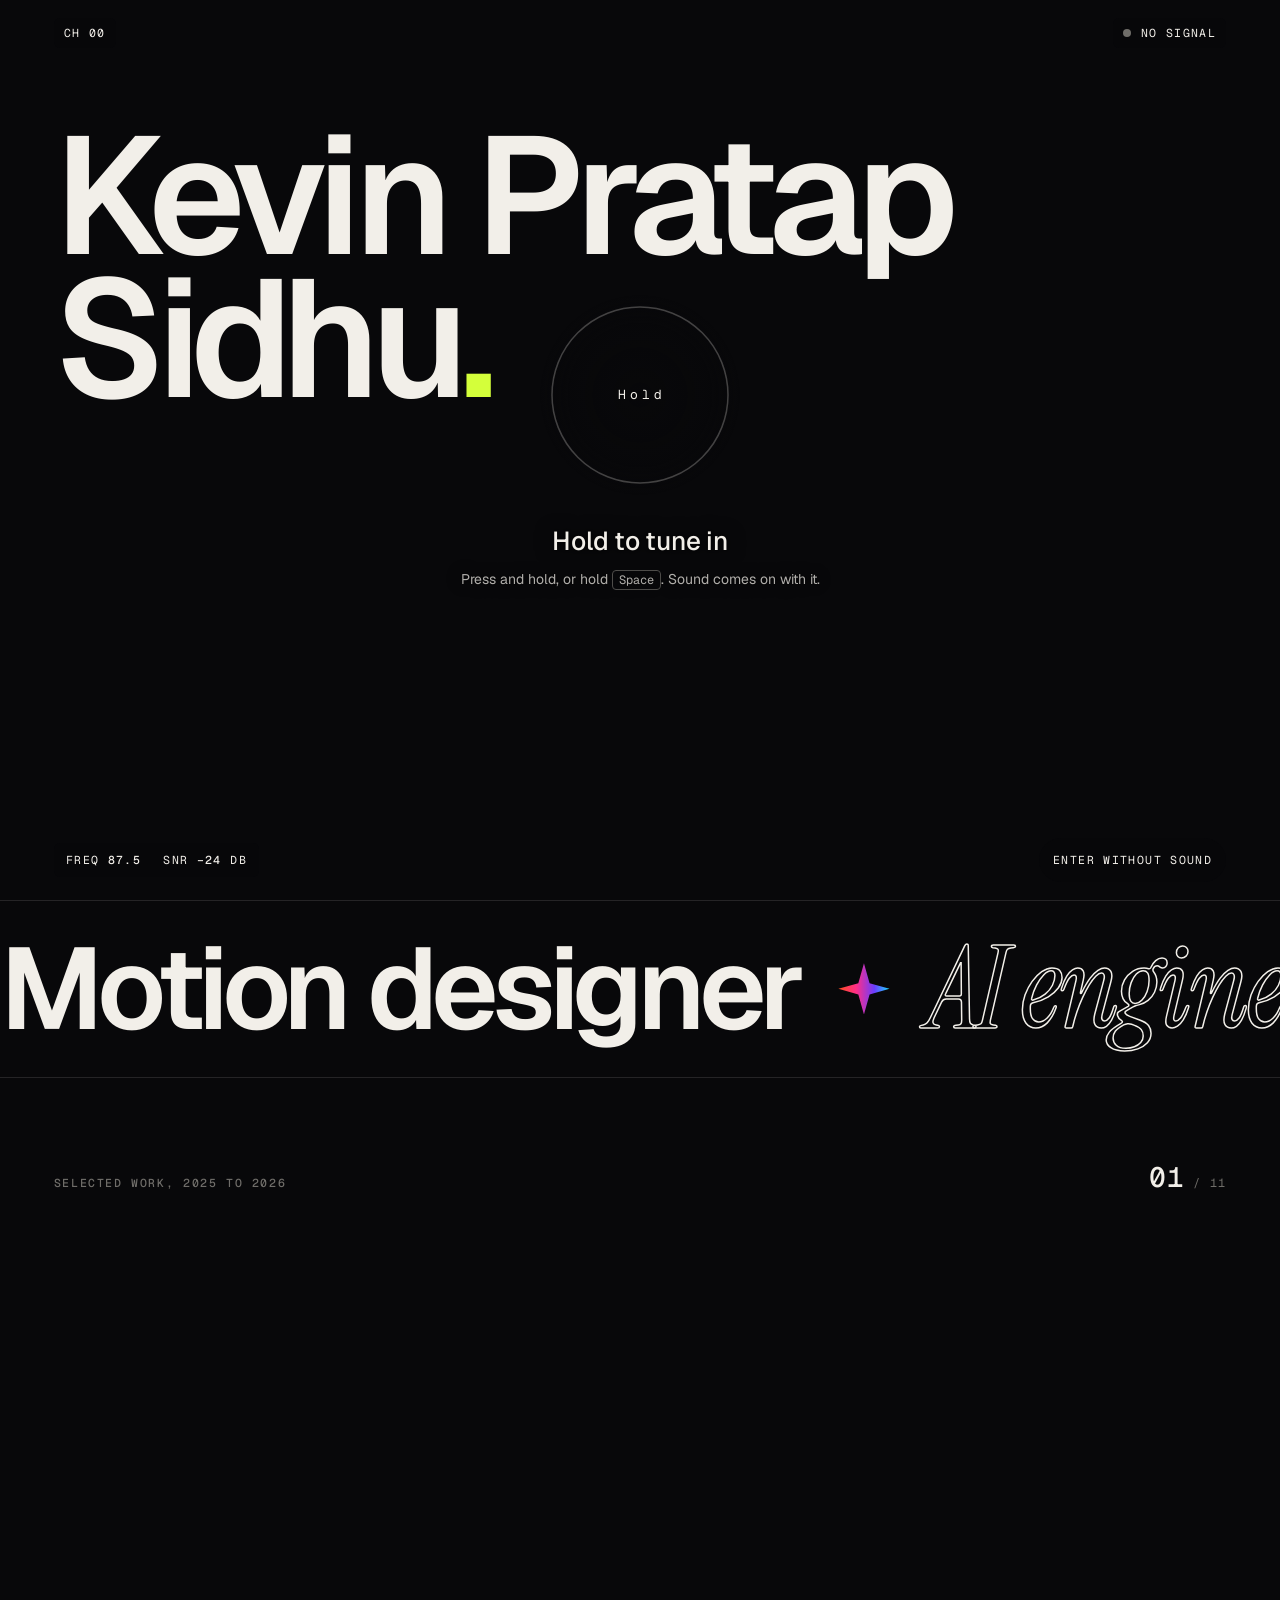
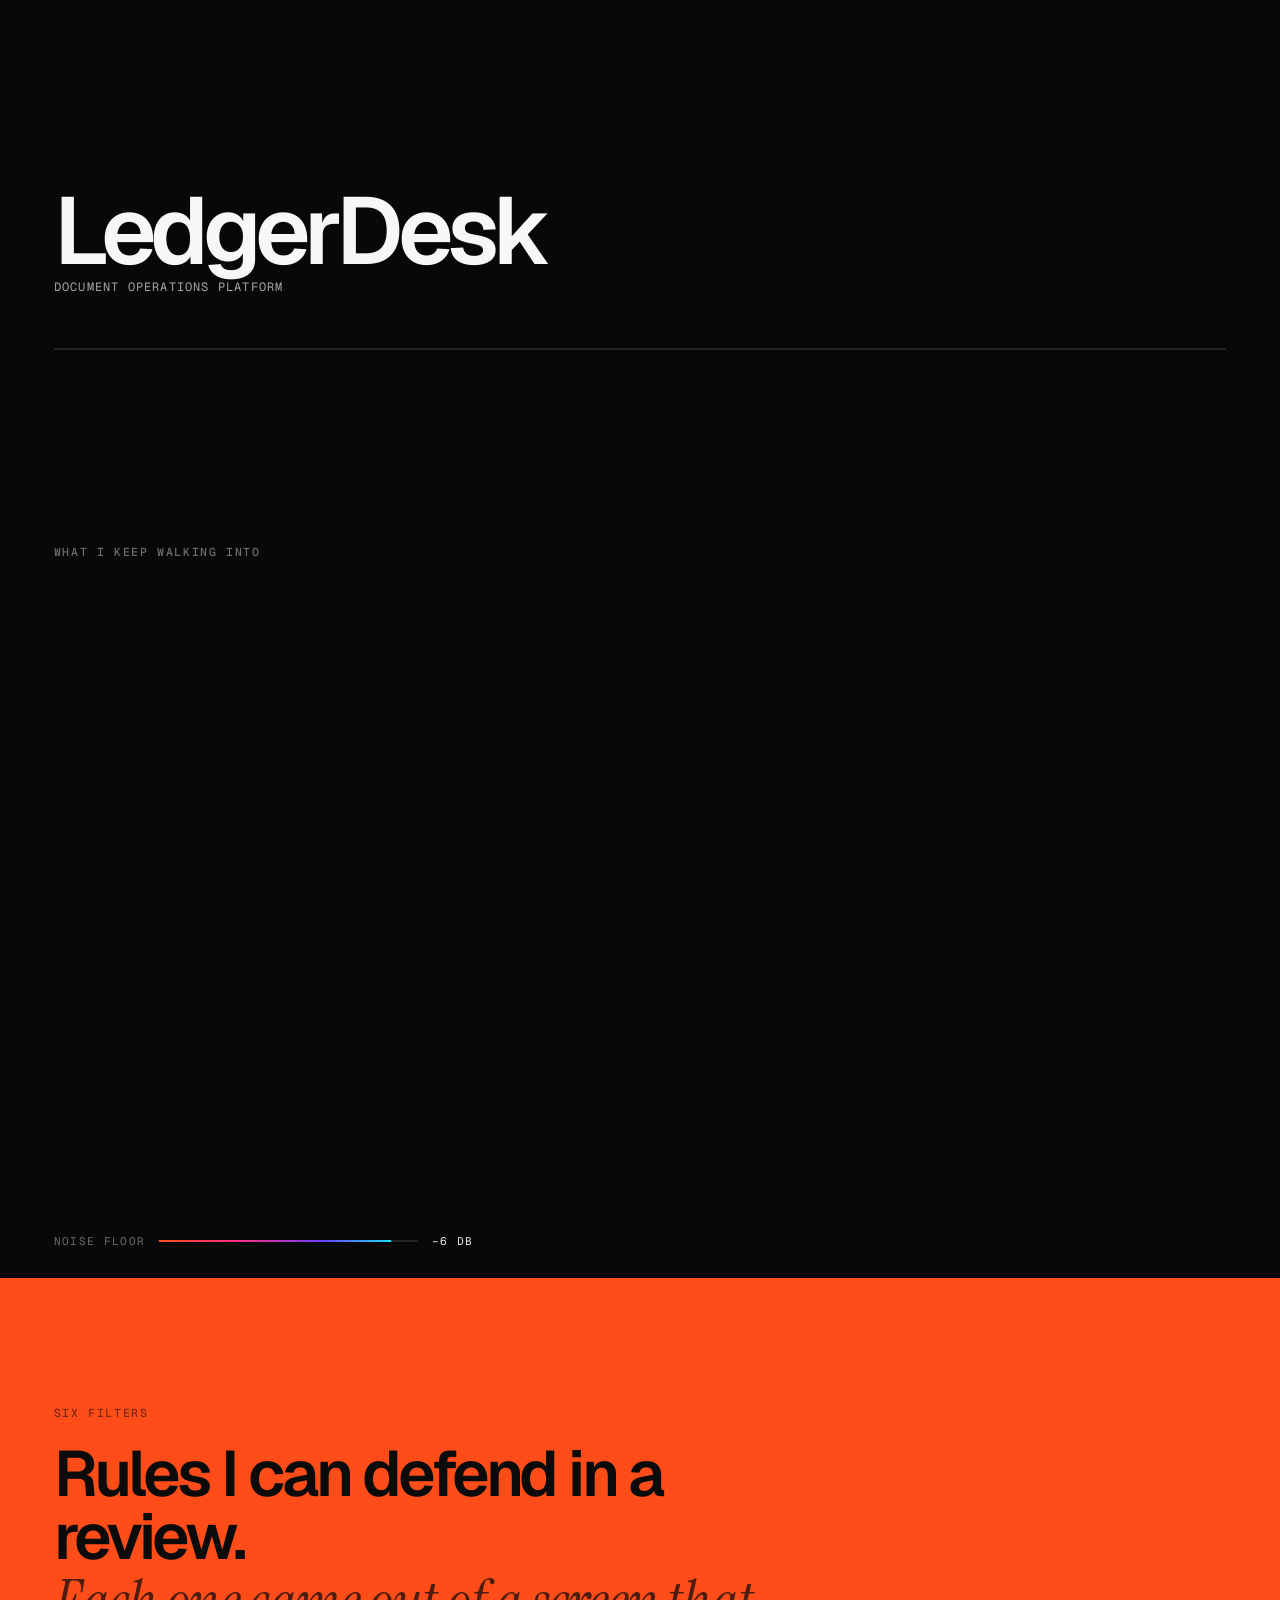
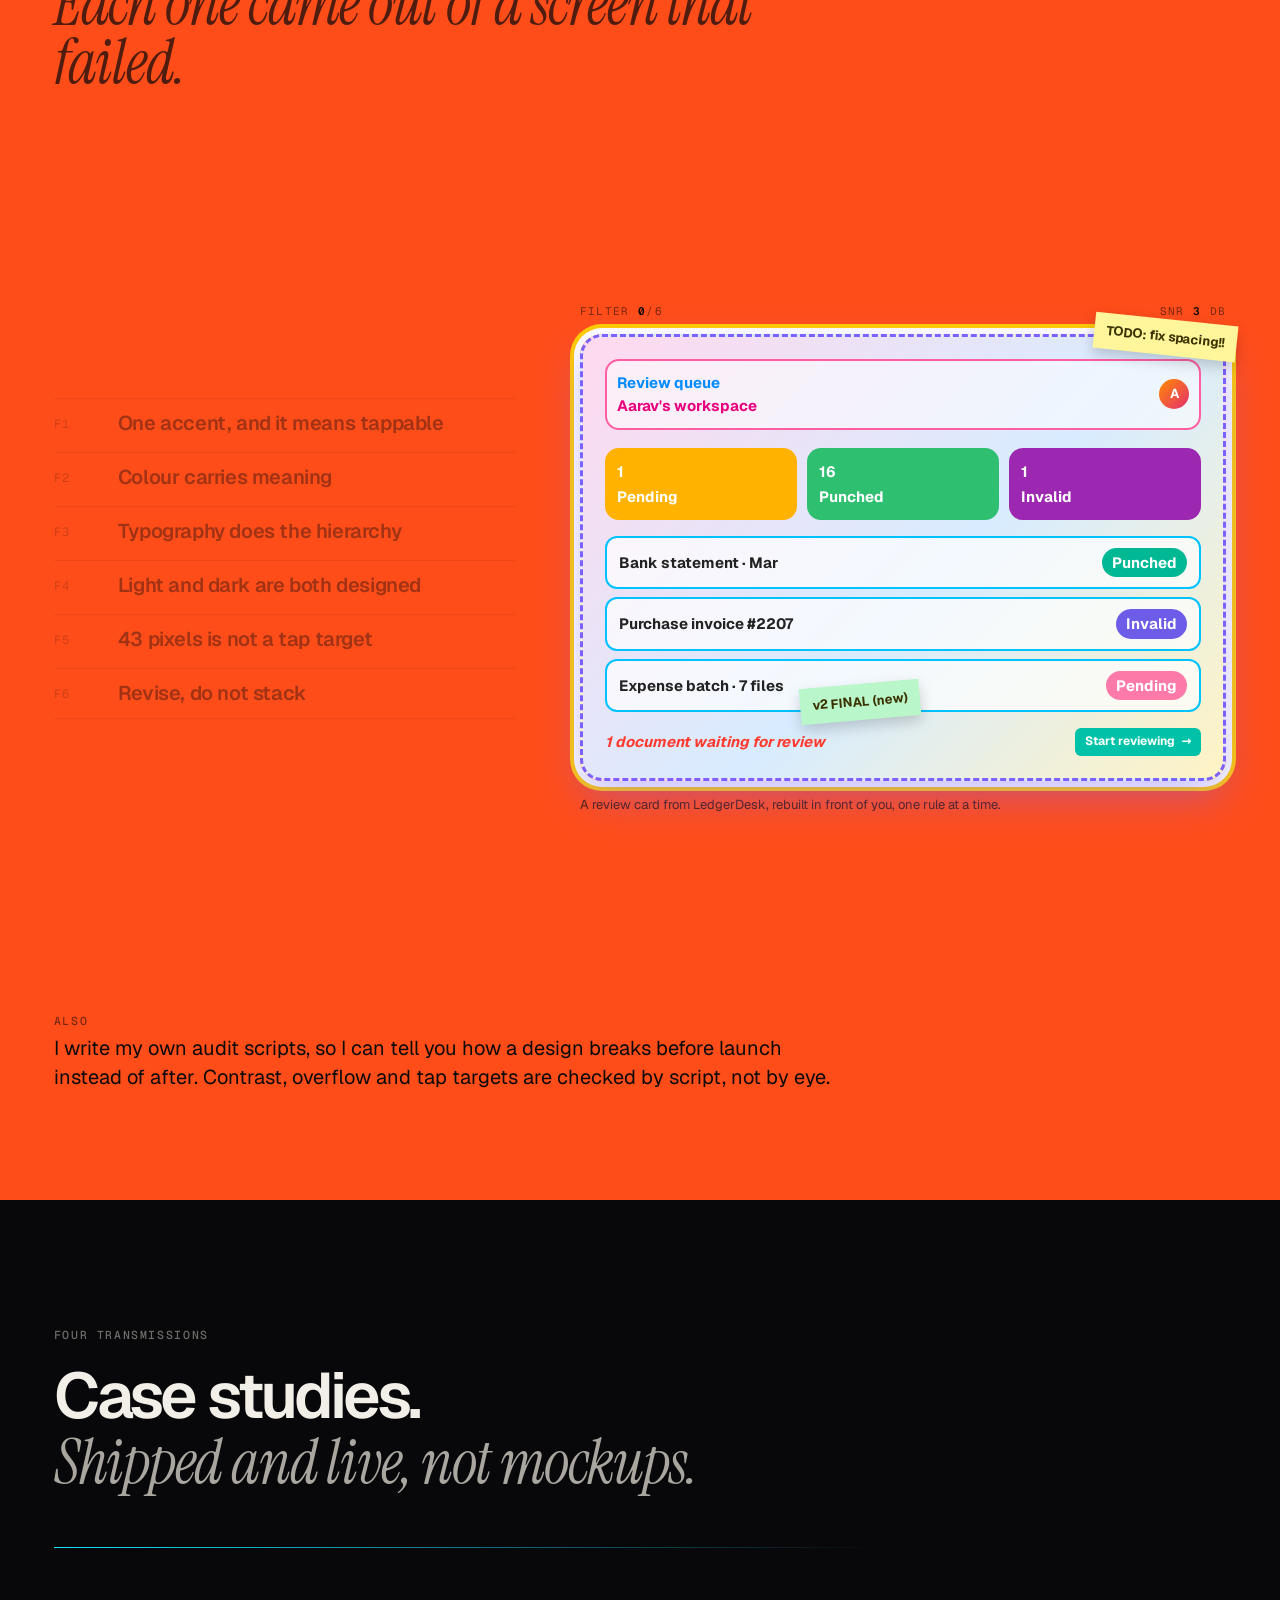
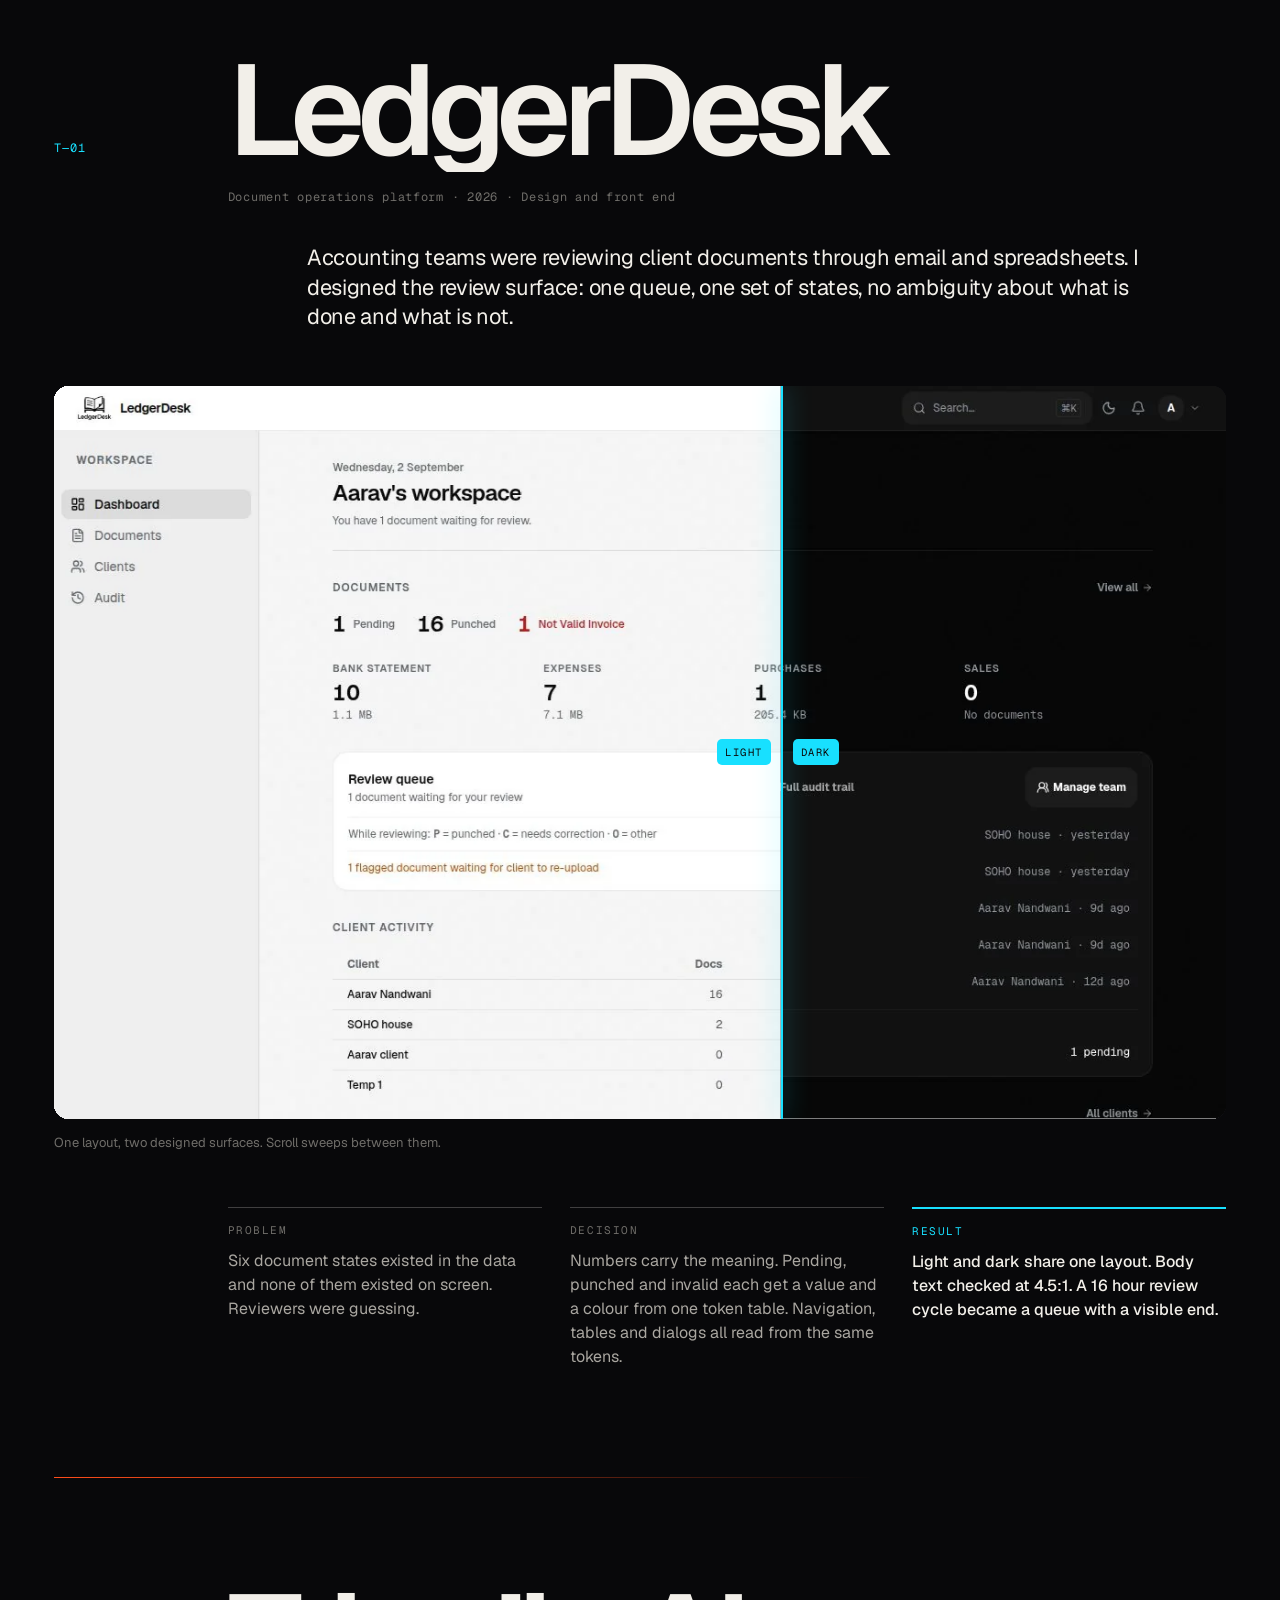
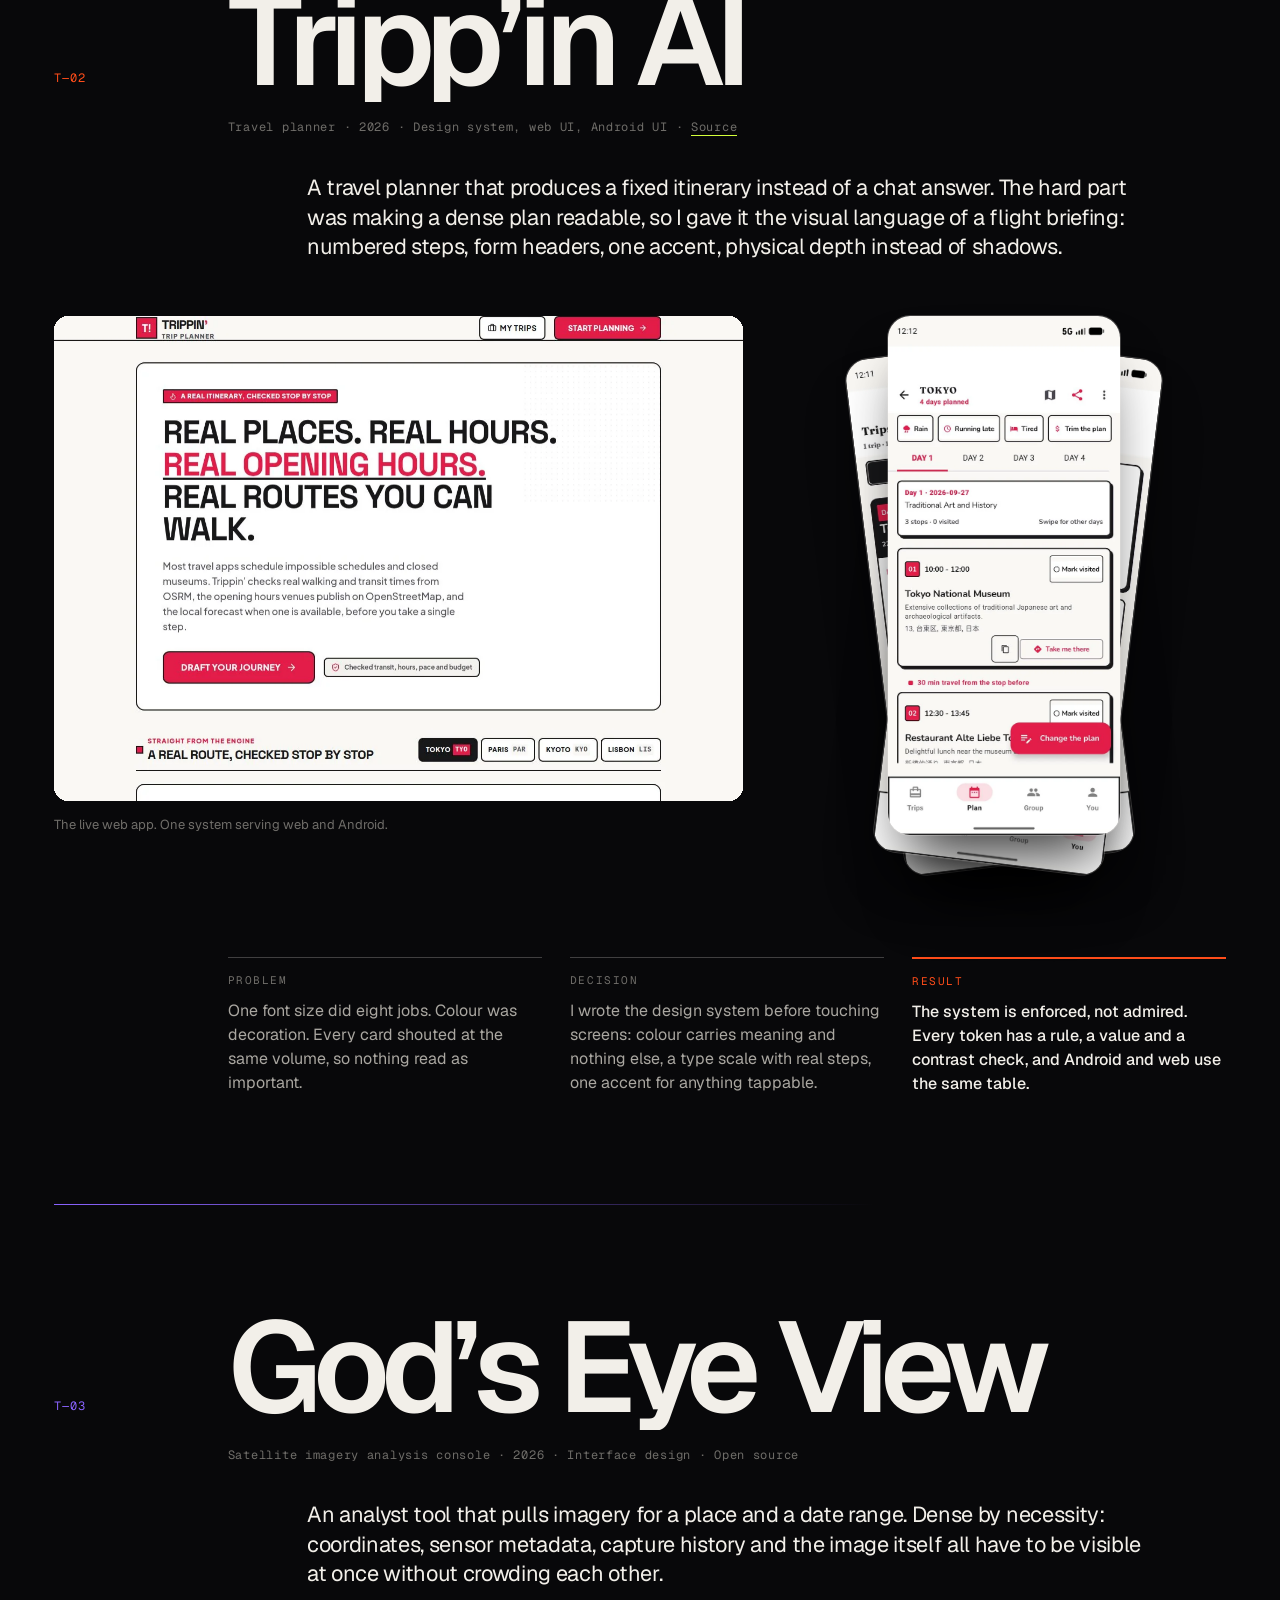
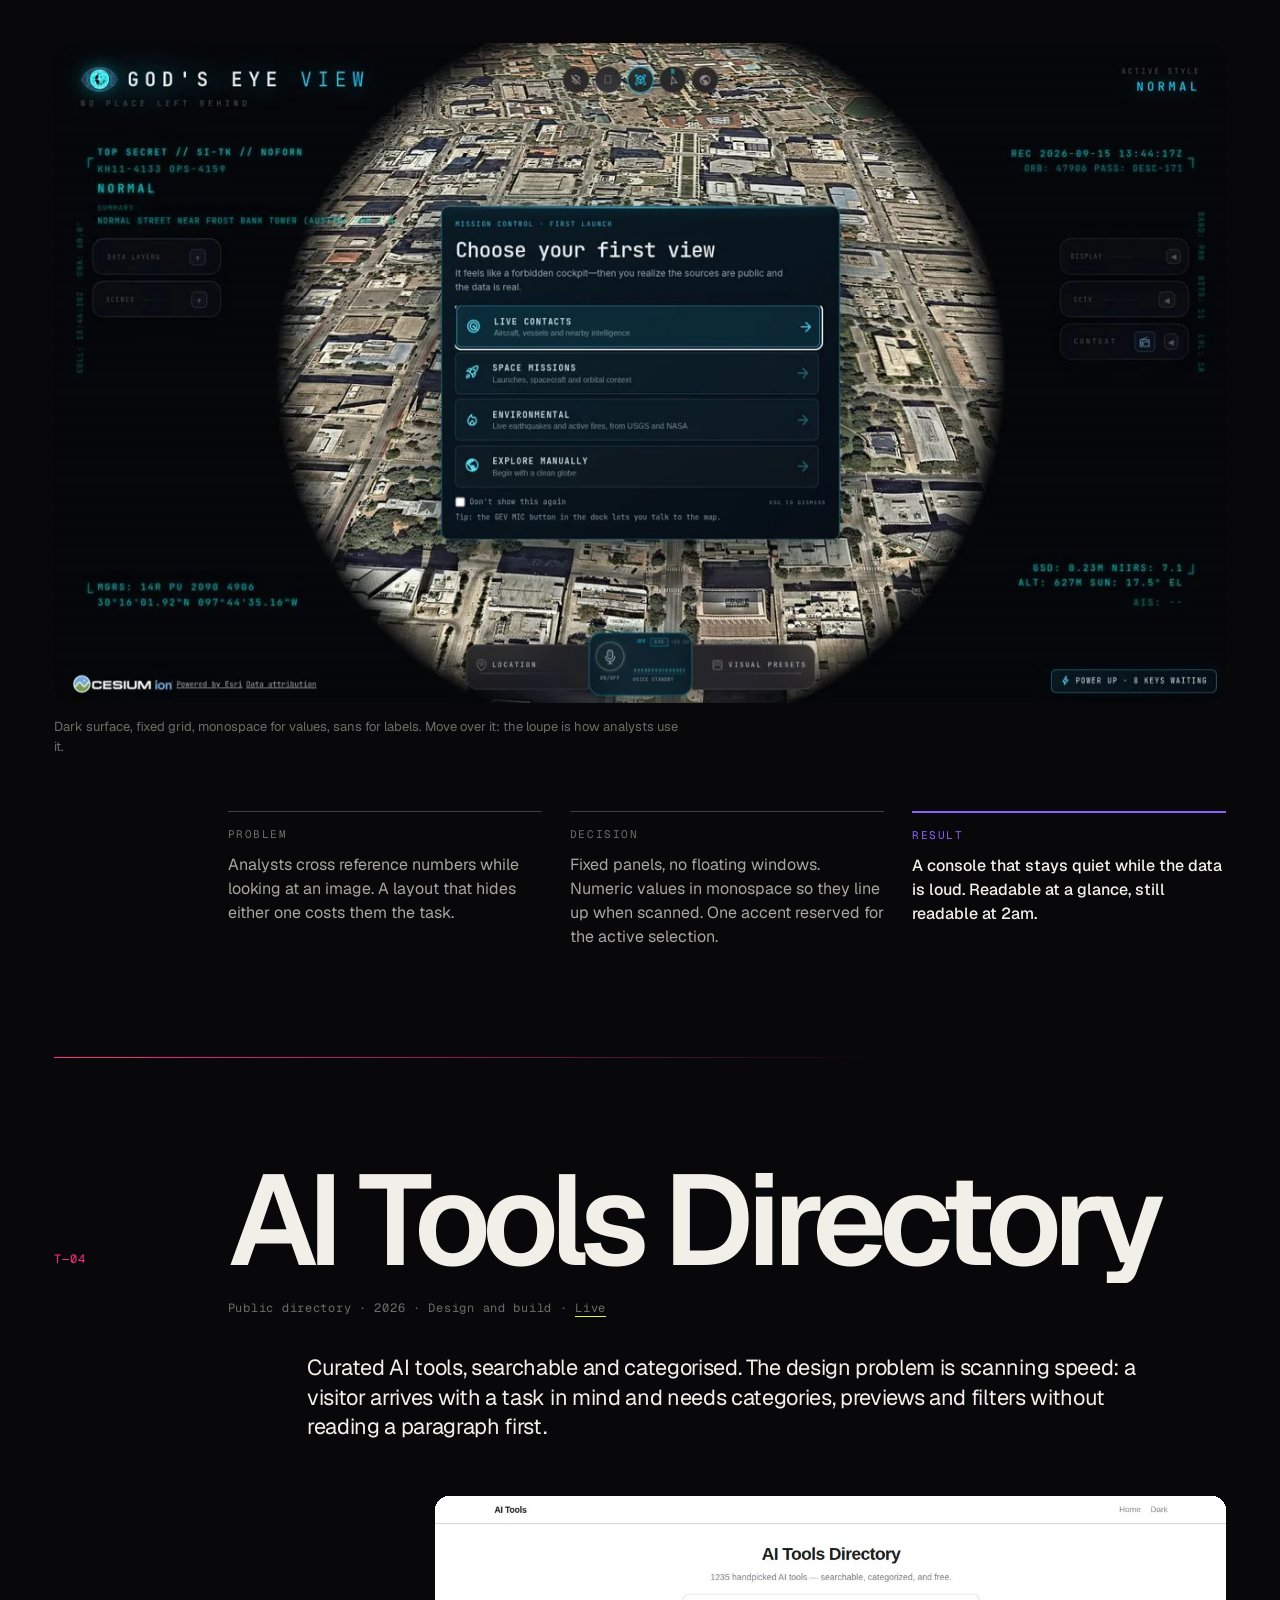
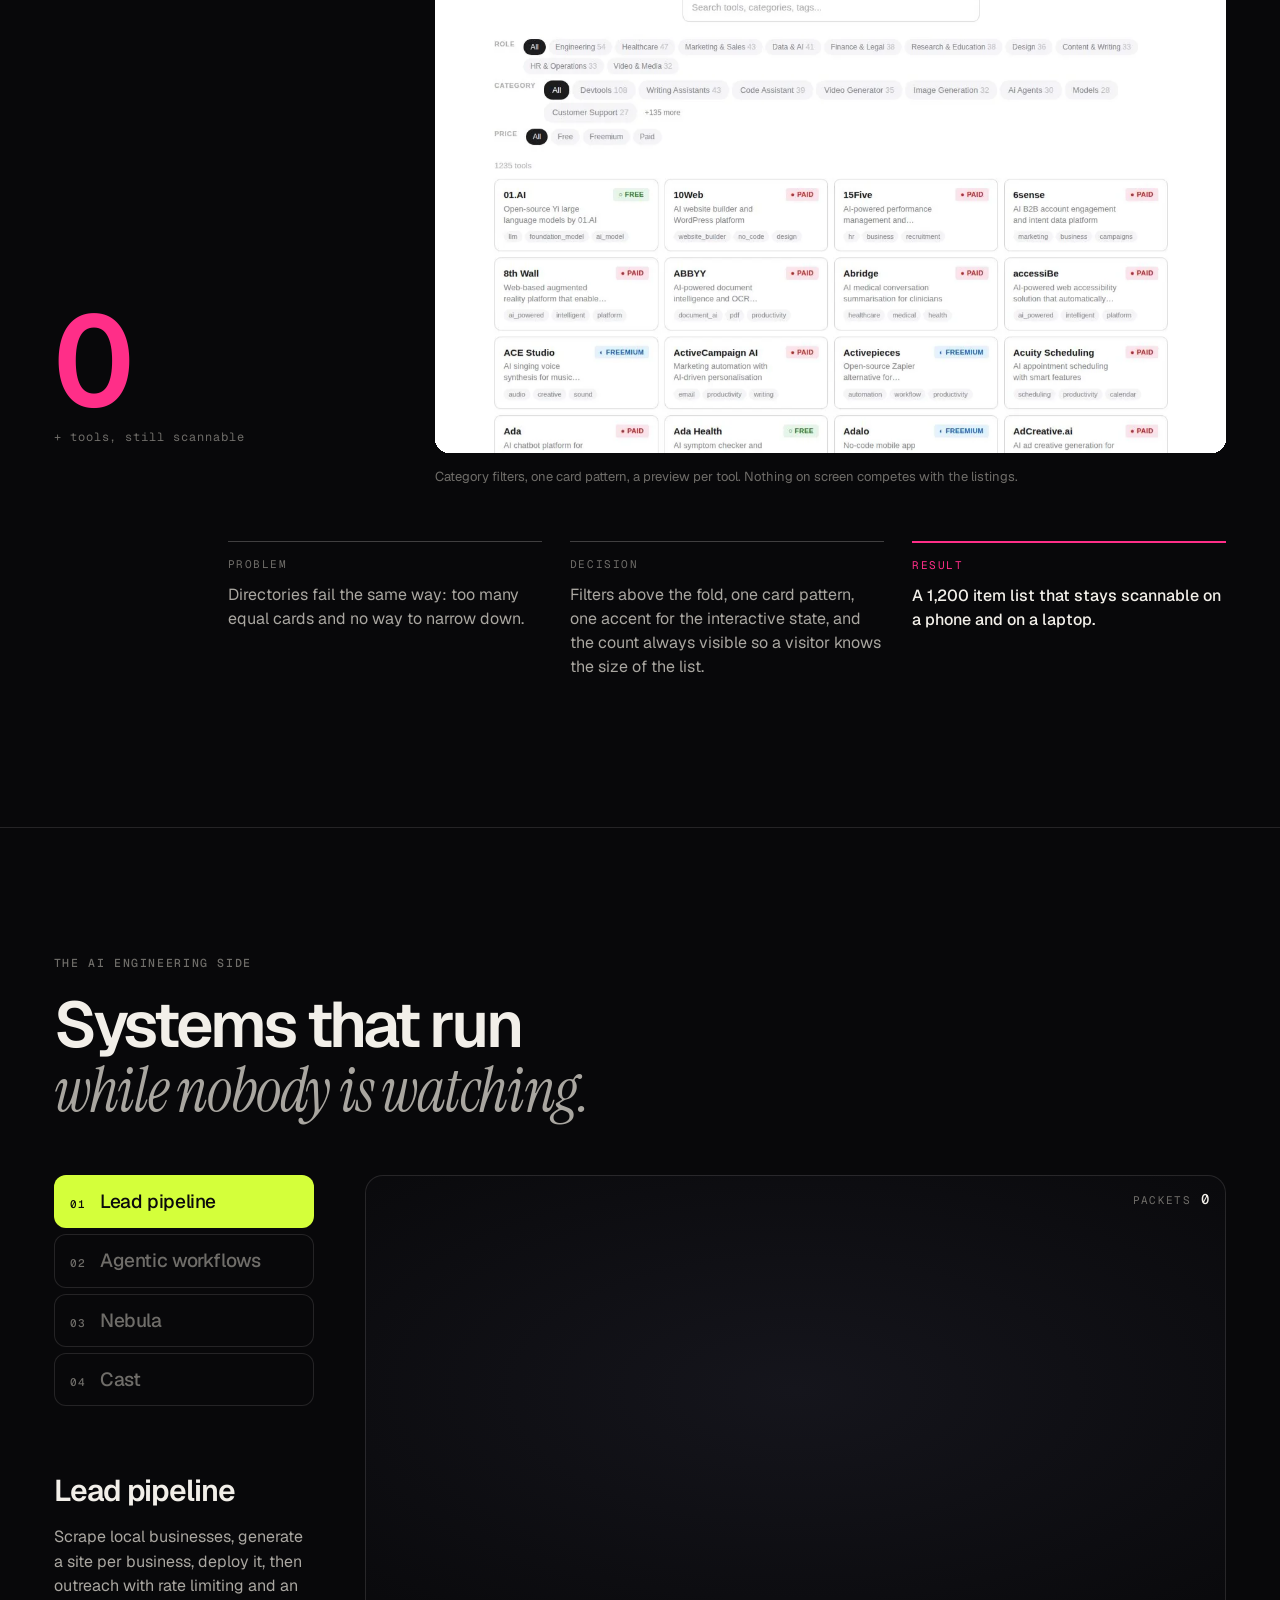
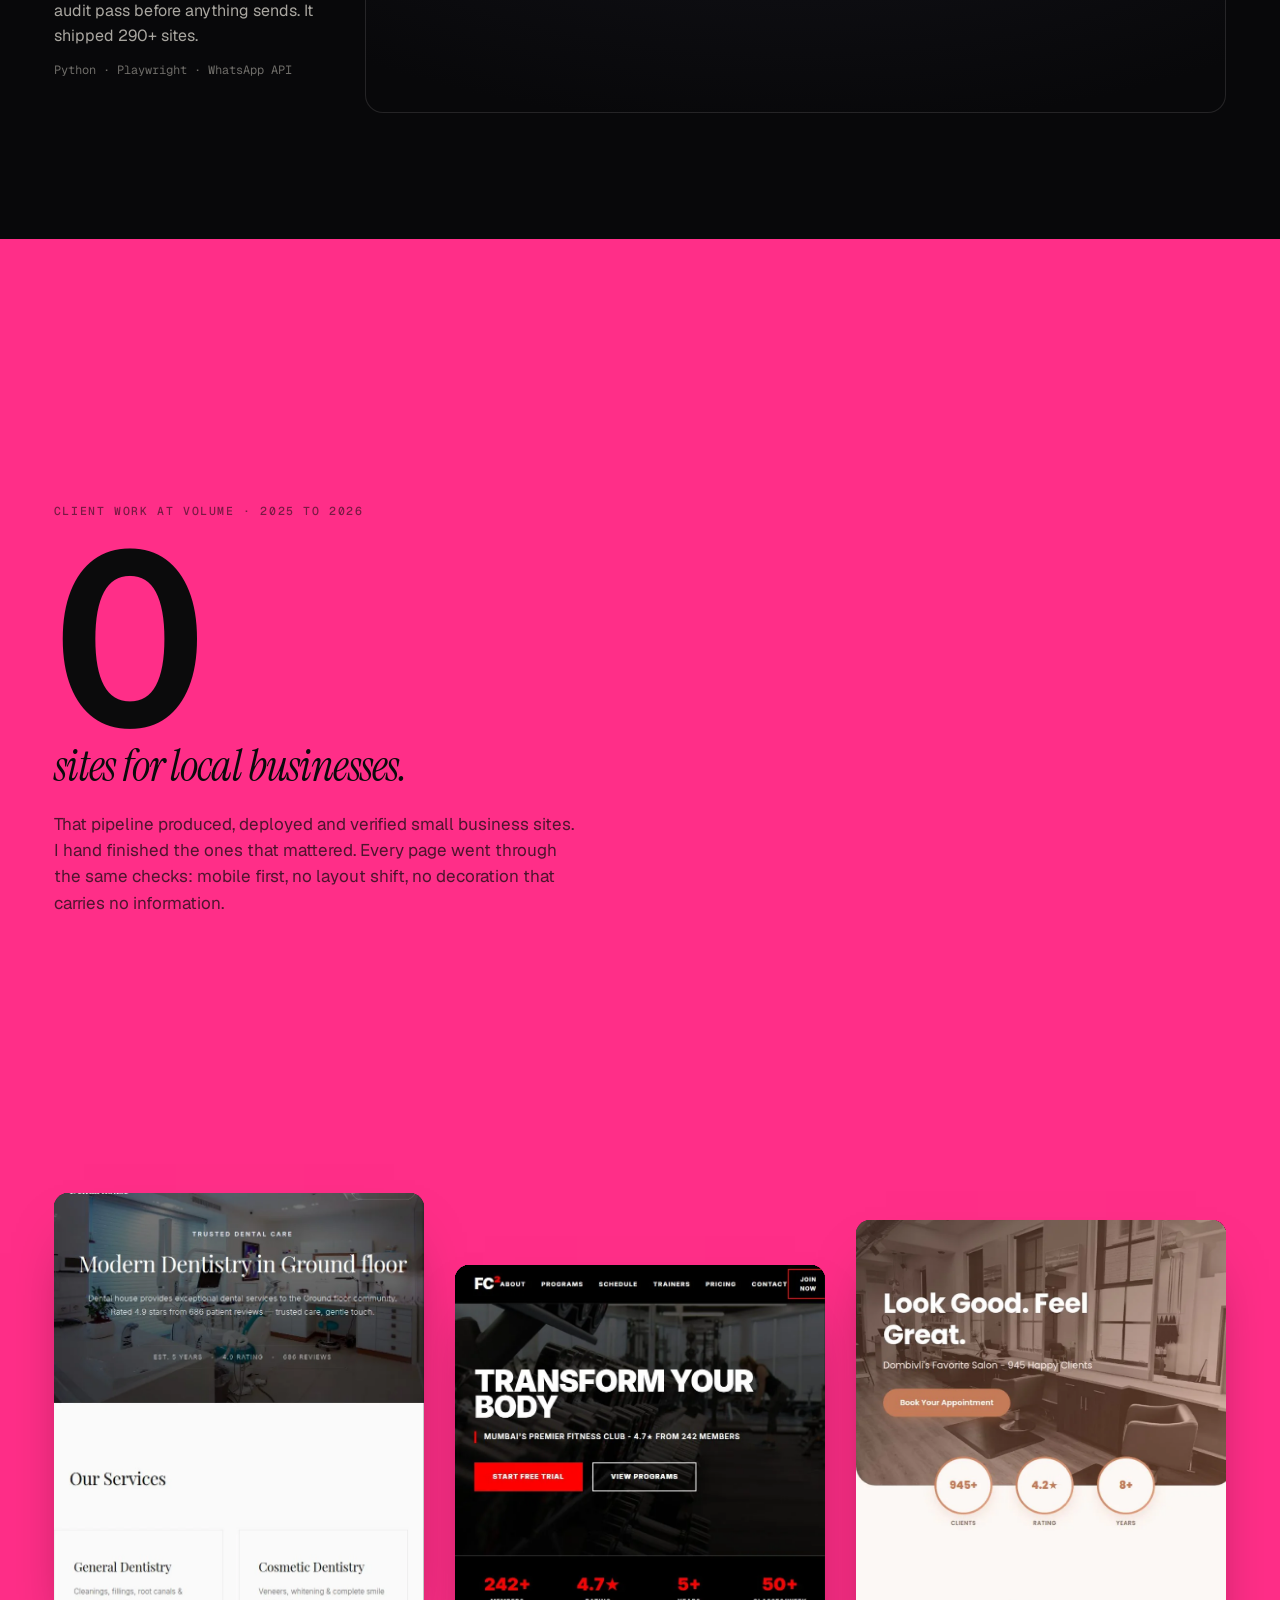
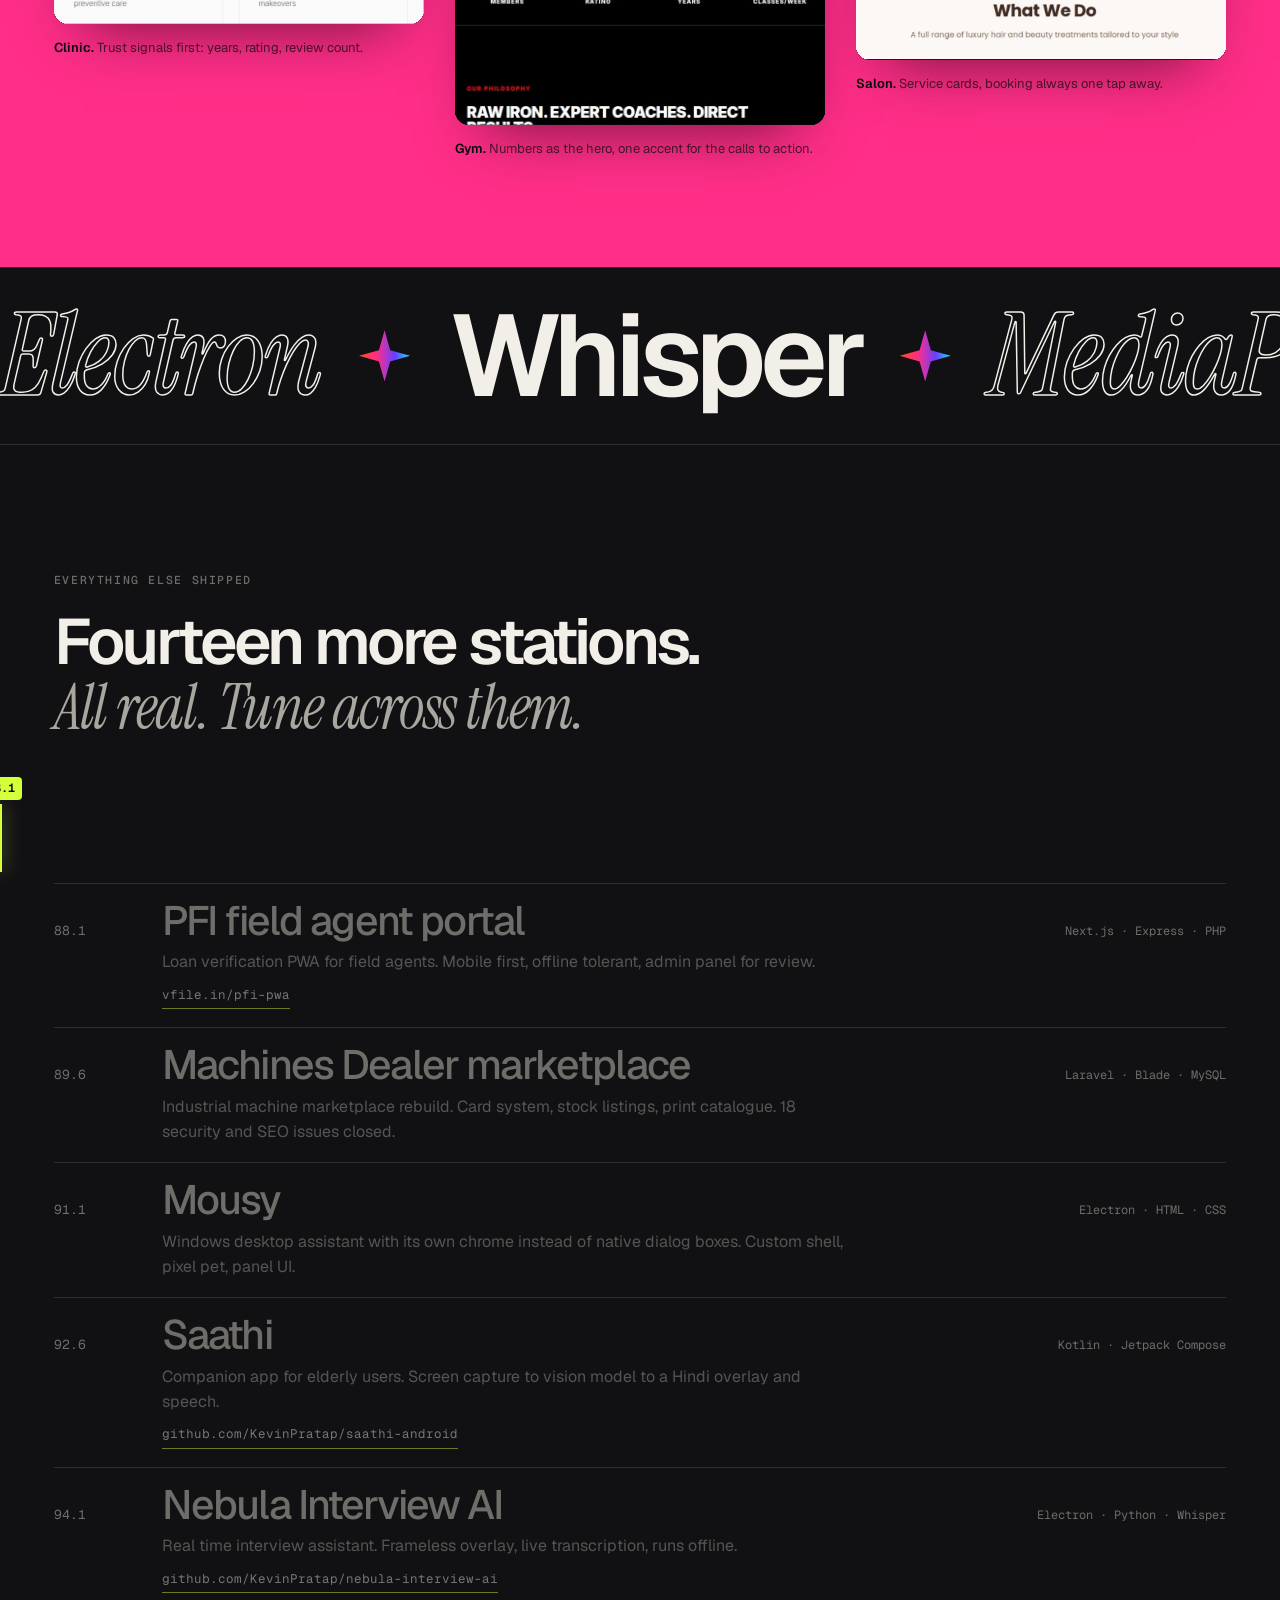
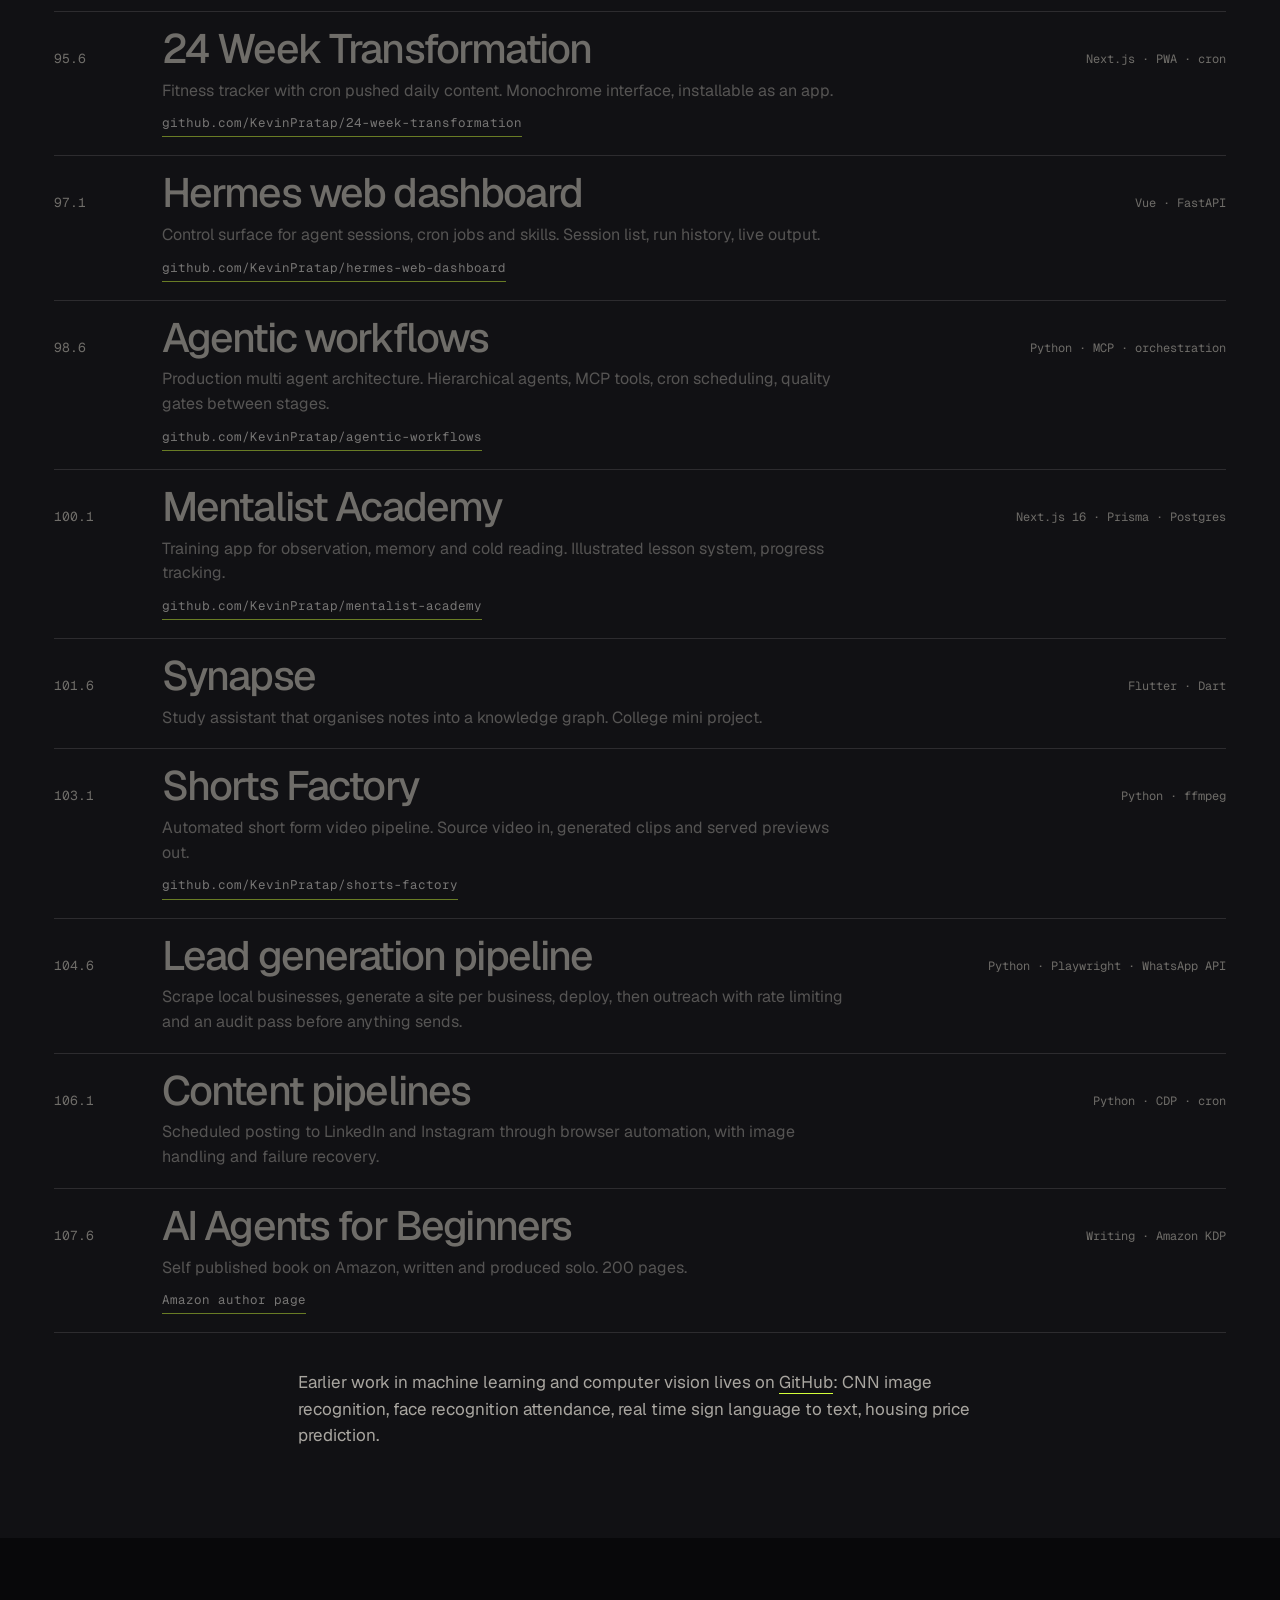
==== index.html @ a7b32fc8 "Rebuild portfolio as a motion piece: signal from noise New single page told as a ten-channel transmi" ====
<!DOCTYPE html>
<html lang="en" class="no-js">
<head>
<meta charset="utf-8">
<meta name="viewport" content="width=device-width, initial-scale=1, viewport-fit=cover">
<title>Kevin Pratap Sidhu — Motion designer and AI engineer</title>
<meta name="description" content="Kevin Pratap Sidhu designs and builds interfaces, motion and AI systems for products that do not exist yet. Mumbai.">
<meta name="theme-color" content="#08080a">
<meta property="og:title" content="Kevin Pratap Sidhu — Motion designer and AI engineer">
<meta property="og:description" content="I design interfaces for products that do not exist yet, then build them.">
<meta property="og:type" content="website">
<meta property="og:url" content="https://kevinpratap.github.io/">
<meta property="og:image" content="https://kevinpratap.github.io/assets/img/og.jpg">
<meta name="twitter:card" content="summary_large_image">
<link rel="icon" href="data:image/svg+xml,%3Csvg xmlns='http://www.w3.org/2000/svg' viewBox='0 0 64 64'%3E%3Crect width='64' height='64' rx='14' fill='%2308080a'/%3E%3Cpath d='M10 34h8l4-14 6 26 6-30 6 24 4-6h10' fill='none' stroke='%23ff4d1a' stroke-width='4' stroke-linejoin='round' stroke-linecap='round'/%3E%3Ccircle cx='52' cy='34' r='4' fill='%23d4ff3a'/%3E%3C/svg%3E">
<link rel="preload" href="assets/fonts/geist-latin-600-normal.woff2" as="font" type="font/woff2" crossorigin>
<link rel="preload" href="assets/fonts/geist-mono-latin-500-normal.woff2" as="font" type="font/woff2" crossorigin>
<link rel="preconnect" href="https://fonts.googleapis.com">
<link rel="preconnect" href="https://fonts.gstatic.com" crossorigin>
<link href="https://fonts.googleapis.com/css2?family=Noto+Serif+JP:wght@700&text=%E5%BF%B5%E5%BD%B1%E7%84%A1%E6%B0%97%E9%8B%BC%E9%AD%94%E7%82%8E%E9%9B%B7&display=swap" rel="stylesheet">
<link rel="stylesheet" href="assets/css/site.css">
<script>document.documentElement.classList.replace('no-js','js');</script>
</head>
<body>

<a class="skip" href="#reel">Skip to content</a>

<div class="cursor" aria-hidden="true"><i class="cursor-dot"></i><i class="cursor-ring"><b class="cursor-label"></b></i></div>

<!-- ───────────── HUD ───────────── -->
<header class="hud" aria-label="Site">
  <a class="hud-mark" href="#top" aria-label="Back to top">
    <svg viewBox="0 0 64 24" aria-hidden="true"><path d="M2 13h7l3-9 5 16 5-18 5 15 3-4h7" /><circle cx="44" cy="13" r="2.6" /></svg>
    <span>KPS</span>
  </a>
  <p class="hud-ch" aria-live="polite"><span class="hud-ch-num">CH 01</span><span class="hud-ch-label">Kevin Pratap Sidhu</span></p>
  <button class="hud-sound" type="button" aria-pressed="false" aria-label="Sound" data-cursor="Sound">
    <canvas class="hud-scope" width="88" height="28" aria-hidden="true"></canvas>
    <span class="hud-sound-label">Sound off</span>
  </button>
</header>
<div class="hud-freq" aria-hidden="true"><span>FREQ</span><b class="hud-freq-val">87.5</b><span>MHz</span></div>
<div class="hud-rail" aria-hidden="true"><i class="hud-rail-fill"></i></div>

<!-- ───────────── GATE ───────────── -->
<div class="gate" id="gate" aria-hidden="true">
  <div class="gate-top">
    <span>CH 00</span>
    <span class="gate-status">No signal</span>
  </div>
  <div class="gate-center">
    <button class="gate-dial" type="button" aria-label="Hold to tune in">
      <svg viewBox="0 0 200 200" aria-hidden="true">
        <defs><linearGradient id="dialg" x1="0" y1="0" x2="1" y2="1"><stop offset="0" stop-color="#ff4d1a"/><stop offset=".5" stop-color="#ff2e88"/><stop offset="1" stop-color="#6a3dff"/></linearGradient></defs>
        <circle class="dial-track" cx="100" cy="100" r="88" />
        <circle class="dial-prog" cx="100" cy="100" r="88" pathLength="1" />
        <g class="dial-ticks"></g>
      </svg>
      <span class="dial-word">Hold</span>
    </button>
    <p class="gate-hint"><span class="gate-hint-main">Hold to tune in</span><span class="gate-hint-sub">Press and hold, or hold <kbd>Space</kbd>. Sound comes on with it.</span></p>
  </div>
  <div class="gate-bottom">
    <p class="gate-readout"><span>FREQ <b class="gr-freq">87.5</b></span><span>SNR <b class="gr-snr">−24</b> dB</span></p>
    <button class="gate-skip" type="button">Enter without sound</button>
  </div>
</div>

<main id="top">

<!-- ───────────── CH 01 HERO ───────────── -->
<section class="hero" id="hero" data-ch="01" data-label="Kevin Pratap Sidhu" data-chord="hero">
  <canvas class="signal" id="signal" aria-hidden="true"></canvas>
  <p class="hero-roles" aria-hidden="true"><span>Motion design</span><span>Interfaces</span><span>AI systems</span></p>
  <h1 class="hero-name"><span class="w">Kevin</span> <span class="w">Pratap</span><br class="br-d"> <span class="w">Sidhu<em>.</em></span></h1>
  <div class="hero-foot">
    <p class="hero-lede">Motion designer and AI engineer. I design interfaces for products that do not exist yet, <span class="serif">then build them.</span></p>
    <dl class="hero-meta">
      <div><dt>Based</dt><dd>Mumbai, India</dd></div>
      <div><dt>Builds</dt><dd>Motion, interfaces, agents</dd></div>
      <div><dt>Status</dt><dd><span class="dot" aria-hidden="true"></span> Taking projects</dd></div>
    </dl>
    <p class="hero-cue" aria-hidden="true"><span>Scroll to receive</span><i></i></p>
  </div>
</section>

<div class="marquee" aria-hidden="true" data-speed="1">
  <div class="marquee-track"><span>Motion designer</span><i></i><span class="o">AI engineer</span><i></i><span>Interface builder</span><i></i><span class="o">Signal over noise</span><i></i></div>
</div>

<!-- ───────────── CH 02 REEL ───────────── -->
<section class="reel" id="reel" data-ch="02" data-label="Reel" data-chord="cases">
  <div class="reel-pin">
    <canvas class="reel-gl" aria-hidden="true"></canvas>
    <div class="reel-head wrap">
      <p class="label">Selected work, 2025 to 2026</p>
      <p class="reel-count"><b class="reel-idx">01</b><span>/ 11</span></p>
    </div>
    <div class="reel-caption wrap" aria-hidden="true">
      <p class="reel-title">LedgerDesk</p>
      <p class="reel-sub">Document operations platform</p>
    </div>
    <div class="reel-progress" aria-hidden="true"><i></i></div>
    <ul class="reel-fallback wrap" aria-label="Work reel">
      <li><img src="assets/img/ledgerdesk-dark.webp" alt="LedgerDesk admin dashboard, dark theme" loading="lazy" width="1280" height="800"></li>
      <li><img src="assets/img/trippin-web.webp" alt="Tripp'in AI web app" loading="lazy" width="1280" height="900"></li>
      <li><img src="assets/img/godseye.webp" alt="God's Eye View console" loading="lazy" width="1280" height="720"></li>
      <li><img src="assets/img/aitools.webp" alt="AI Tools Directory" loading="lazy" width="1280" height="900"></li>
    </ul>
  </div>
</section>

<!-- ───────────── CH 03 NOISE ───────────── -->
<section class="noise" id="noise" data-ch="03" data-label="Noise" data-chord="noise">
  <div class="noise-pin">
    <p class="label">What I keep walking into</p>
    <ol class="noise-lines">
      <li>Six document states in the data. None of them on screen.</li>
      <li>One font size doing eight jobs.</li>
      <li>Every card shouting at the same volume.</li>
      <li>Colour used as decoration.</li>
      <li>Twelve hundred equal cards and no way to narrow them down.</li>
    </ol>
    <p class="noise-verdict">
      <span class="nv-a">That is noise.</span>
      <span class="nv-b">I design by <em>taking it out</em>,</span>
      <span class="nv-c">then I build what is left.</span>
    </p>
    <div class="noise-meter" aria-hidden="true"><span>Noise floor</span><i class="nm-bar"><b></b></i><span class="nm-val">−6 dB</span></div>
  </div>
</section>

<!-- ───────────── CH 04 FILTERS ───────────── -->
<section class="filters block-flare" id="filters" data-ch="04" data-label="Filters" data-chord="filters">
  <div class="filters-head wrap">
    <p class="label">Six filters</p>
    <h2>Rules I can defend in a review. <span class="serif">Each one came out of a screen that failed.</span></h2>
  </div>
  <div class="filters-pin">
    <div class="filters-stage wrap">
      <ol class="rules" aria-label="Design rules">
        <li class="rule"><span class="rule-n">F1</span><div><h3>One accent, and it means tappable</h3><p>If colour is decoration it stops being information. The accent is the only saturated thing on the screen.</p></div></li>
        <li class="rule"><span class="rule-n">F2</span><div><h3>Colour carries meaning</h3><p>A badge is red because something is wrong, not because the row looked empty.</p></div></li>
        <li class="rule"><span class="rule-n">F3</span><div><h3>Typography does the hierarchy</h3><p>Two font sizes doing eight jobs reads as a wall. A real scale tells you what to read first.</p></div></li>
        <li class="rule"><span class="rule-n">F4</span><div><h3>Light and dark are both designed</h3><p>Dark mode is not an inverted stylesheet. Surfaces, borders and emphasis change with it.</p></div></li>
        <li class="rule"><span class="rule-n">F5</span><div><h3>43 pixels is not a tap target</h3><p>Controls get 44px minimum and 16px text on mobile, so iOS never zooms the input.</p></div></li>
        <li class="rule"><span class="rule-n">F6</span><div><h3>Revise, do not stack</h3><p>Patches on top of patches produce screens nobody can reason about. If it is wrong structurally, rebuild it.</p></div></li>
      </ol>

      <div class="demo-wrap" aria-hidden="true">
        <div class="demo-readout"><span>Filter <b class="dr-step">0</b>/6</span><span>SNR <b class="dr-snr">3</b> dB</span></div>
        <div class="demo" data-f="0">
          <div class="demo-patch p1">TODO: fix spacing!!</div>
          <div class="demo-patch p2">v2 FINAL (new)</div>
          <div class="demo-head">
            <div>
              <p class="d-kicker">Review queue</p>
              <p class="d-title">Aarav's workspace</p>
            </div>
            <span class="d-avatar">A</span>
          </div>
          <div class="demo-stats">
            <div class="d-stat"><b>1</b><span>Pending</span></div>
            <div class="d-stat"><b>16</b><span>Punched</span></div>
            <div class="d-stat bad"><b>1</b><span>Invalid</span></div>
          </div>
          <ul class="demo-rows">
            <li><span class="d-doc">Bank statement · Mar</span><span class="d-badge b-a">Punched</span></li>
            <li><span class="d-doc">Purchase invoice #2207</span><span class="d-badge b-b">Invalid</span></li>
            <li><span class="d-doc">Expense batch · 7 files</span><span class="d-badge b-c">Pending</span></li>
          </ul>
          <div class="demo-foot">
            <span class="d-note">1 document waiting for review</span>
            <span class="d-btn">Start reviewing <i>→</i></span>
            <span class="d-measure"><i></i><b>44</b></span>
          </div>
        </div>
        <p class="demo-cap">A review card from LedgerDesk, rebuilt in front of you, one rule at a time.</p>
      </div>
    </div>
  </div>
  <div class="filters-tail wrap">
    <p class="aside"><span class="label">Also</span> I write my own audit scripts, so I can tell you how a design breaks before launch instead of after. Contrast, overflow and tap targets are checked by script, not by eye.</p>
  </div>
</section>

<!-- ───────────── CH 05 TRANSMISSIONS ───────────── -->
<section class="cases" id="cases" data-ch="05" data-label="Transmissions" data-chord="cases">
  <div class="cases-head wrap">
    <p class="label">Four transmissions</p>
    <h2>Case studies. <span class="serif">Shipped and live, not mockups.</span></h2>
  </div>

  <article class="case" id="ledgerdesk" style="--c:#18e0ff">
    <header class="case-head wrap">
      <span class="case-n">T—01</span>
      <h3 class="case-title">LedgerDesk</h3>
      <p class="case-meta">Document operations platform · 2026 · Design and front end</p>
    </header>
    <p class="case-intro wrap">Accounting teams were reviewing client documents through email and spreadsheets. I designed the review surface: one queue, one set of states, no ambiguity about what is done and what is not.</p>
    <div class="case-media wrap">
      <figure class="split reveal" data-cursor="Sweep">
        <div class="split-frame">
          <img src="assets/img/ledgerdesk-light.webp" width="1280" height="800" alt="LedgerDesk bookkeeper dashboard in light theme" loading="lazy" decoding="async">
          <div class="split-dark"><img src="assets/img/ledgerdesk-dark.webp" width="1280" height="800" alt="LedgerDesk admin dashboard in dark theme" loading="lazy" decoding="async"></div>
          <span class="split-line" aria-hidden="true"><i>Light</i><i>Dark</i></span>
        </div>
        <figcaption>One layout, two designed surfaces. Scroll sweeps between them.</figcaption>
      </figure>
    </div>
    <dl class="pdr wrap">
      <div><dt>Problem</dt><dd>Six document states existed in the data and none of them existed on screen. Reviewers were guessing.</dd></div>
      <div><dt>Decision</dt><dd>Numbers carry the meaning. Pending, punched and invalid each get a value and a colour from one token table. Navigation, tables and dialogs all read from the same tokens.</dd></div>
      <div><dt>Result</dt><dd>Light and dark share one layout. Body text checked at 4.5:1. A 16 hour review cycle became a queue with a visible end.</dd></div>
    </dl>
  </article>

  <article class="case" id="trippin" style="--c:#ff4d1a">
    <header class="case-head wrap">
      <span class="case-n">T—02</span>
      <h3 class="case-title">Tripp’in AI</h3>
      <p class="case-meta">Travel planner · 2026 · Design system, web UI, Android UI · <a href="https://github.com/KevinPratap/Tripp-in">Source</a></p>
    </header>
    <p class="case-intro wrap">A travel planner that produces a fixed itinerary instead of a chat answer. The hard part was making a dense plan readable, so I gave it the visual language of a flight briefing: numbered steps, form headers, one accent, physical depth instead of shadows.</p>
    <div class="case-media wrap trip-media">
      <figure class="trip-web reveal">
        <div class="frame"><img src="assets/img/trippin-web.webp" width="1280" height="900" alt="Tripp'in AI live web app" loading="lazy" decoding="async"></div>
        <figcaption>The live web app. One system serving web and Android.</figcaption>
      </figure>
      <div class="trip-phones">
        <figure class="phone"><img src="assets/img/trippin-archive.webp" width="620" height="1391" alt="Trip archive screen" loading="lazy" decoding="async"></figure>
        <figure class="phone"><img src="assets/img/trippin-day.webp" width="620" height="1391" alt="Day plan screen, time ordered" loading="lazy" decoding="async"></figure>
        <figure class="phone"><img src="assets/img/trippin-profile.webp" width="620" height="1391" alt="Profile and settings screen" loading="lazy" decoding="async"></figure>
      </div>
    </div>
    <dl class="pdr wrap">
      <div><dt>Problem</dt><dd>One font size did eight jobs. Colour was decoration. Every card shouted at the same volume, so nothing read as important.</dd></div>
      <div><dt>Decision</dt><dd>I wrote the design system before touching screens: colour carries meaning and nothing else, a type scale with real steps, one accent for anything tappable.</dd></div>
      <div><dt>Result</dt><dd>The system is enforced, not admired. Every token has a rule, a value and a contrast check, and Android and web use the same table.</dd></div>
    </dl>
  </article>

  <article class="case" id="godseye" style="--c:#8a63ff">
    <header class="case-head wrap">
      <span class="case-n">T—03</span>
      <h3 class="case-title">God’s Eye View</h3>
      <p class="case-meta">Satellite imagery analysis console · 2026 · Interface design · Open source</p>
    </header>
    <p class="case-intro wrap">An analyst tool that pulls imagery for a place and a date range. Dense by necessity: coordinates, sensor metadata, capture history and the image itself all have to be visible at once without crowding each other.</p>
    <div class="case-media wrap">
      <figure class="loupe reveal" data-cursor="Inspect">
        <div class="loupe-frame">
          <img src="assets/img/godseye.webp" width="1280" height="720" alt="God's Eye View analysis console" loading="lazy" decoding="async">
          <div class="loupe-lens" aria-hidden="true"><span class="loupe-xy">0.000 / 0.000</span></div>
        </div>
        <figcaption>Dark surface, fixed grid, monospace for values, sans for labels. Move over it: the loupe is how analysts use it.</figcaption>
      </figure>
    </div>
    <dl class="pdr wrap">
      <div><dt>Problem</dt><dd>Analysts cross reference numbers while looking at an image. A layout that hides either one costs them the task.</dd></div>
      <div><dt>Decision</dt><dd>Fixed panels, no floating windows. Numeric values in monospace so they line up when scanned. One accent reserved for the active selection.</dd></div>
      <div><dt>Result</dt><dd>A console that stays quiet while the data is loud. Readable at a glance, still readable at 2am.</dd></div>
    </dl>
  </article>

  <article class="case" id="aitools" style="--c:#ff2e88">
    <header class="case-head wrap">
      <span class="case-n">T—04</span>
      <h3 class="case-title">AI Tools Directory</h3>
      <p class="case-meta">Public directory · 2026 · Design and build · <a href="https://kevinpratap.github.io/ai-tools-directory/">Live</a></p>
    </header>
    <p class="case-intro wrap">Curated AI tools, searchable and categorised. The design problem is scanning speed: a visitor arrives with a task in mind and needs categories, previews and filters without reading a paragraph first.</p>
    <div class="case-media wrap tools-media">
      <div class="tools-count" aria-hidden="true"><b class="count" data-to="1200">0</b><span>+ tools, still scannable</span></div>
      <figure class="reveal">
        <div class="frame"><img src="assets/img/aitools.webp" width="1280" height="900" alt="AI Tools Directory interface" loading="lazy" decoding="async"></div>
        <figcaption>Category filters, one card pattern, a preview per tool. Nothing on screen competes with the listings.</figcaption>
      </figure>
    </div>
    <dl class="pdr wrap">
      <div><dt>Problem</dt><dd>Directories fail the same way: too many equal cards and no way to narrow down.</dd></div>
      <div><dt>Decision</dt><dd>Filters above the fold, one card pattern, one accent for the interactive state, and the count always visible so a visitor knows the size of the list.</dd></div>
      <div><dt>Result</dt><dd>A 1,200 item list that stays scannable on a phone and on a laptop.</dd></div>
    </dl>
  </article>
</section>

<!-- ───────────── CH 06 SYSTEMS ───────────── -->
<section class="systems" id="systems" data-ch="06" data-label="Systems" data-chord="onair">
  <div class="systems-head wrap">
    <p class="label">The AI engineering side</p>
    <h2>Systems that run <span class="serif">while nobody is watching.</span></h2>
  </div>
  <div class="systems-body wrap">
    <div class="sys-tabs" role="tablist" aria-label="Systems">
      <button role="tab" aria-selected="true" class="sys-tab" data-sys="lead" data-cursor="Run"><span>01</span>Lead pipeline</button>
      <button role="tab" aria-selected="false" class="sys-tab" data-sys="agents" data-cursor="Run"><span>02</span>Agentic workflows</button>
      <button role="tab" aria-selected="false" class="sys-tab" data-sys="nebula" data-cursor="Run"><span>03</span>Nebula</button>
      <button role="tab" aria-selected="false" class="sys-tab" data-sys="cast" data-cursor="Run"><span>04</span>Cast</button>
    </div>
    <div class="sys-stage">
      <canvas class="sys-gl" aria-hidden="true"></canvas>
      <div class="sys-readout" aria-hidden="true"><span class="sr-a">packets</span><b class="sr-n">0</b></div>
    </div>
    <div class="sys-copy" aria-live="polite">
      <h3 class="sys-title">Lead pipeline</h3>
      <p class="sys-desc">Scrape local businesses, generate a site per business, deploy it, then outreach with rate limiting and an audit pass before anything sends. It shipped 290+ sites.</p>
      <p class="sys-stack">Python · Playwright · WhatsApp API</p>
    </div>
  </div>
</section>

<!-- ───────────── CH 07 VOLUME ───────────── -->
<section class="volume block-magenta" id="volume" data-ch="07" data-label="Volume" data-chord="volume">
  <div class="volume-pin wrap">
    <div class="volume-copy">
      <p class="label">Client work at volume · 2025 to 2026</p>
      <h2><b class="vol-count">0</b><span class="serif">sites for local businesses.</span></h2>
      <p>That pipeline produced, deployed and verified small business sites. I hand finished the ones that mattered. Every page went through the same checks: mobile first, no layout shift, no decoration that carries no information.</p>
    </div>
    <div class="vol-grid" aria-hidden="true"></div>
  </div>
  <div class="vol-shots wrap">
    <figure class="reveal"><div class="frame"><img src="assets/img/clinic.webp" width="765" height="890" alt="Dental clinic site" loading="lazy" decoding="async"></div><figcaption><b>Clinic.</b> Trust signals first: years, rating, review count.</figcaption></figure>
    <figure class="reveal"><div class="frame"><img src="assets/img/gym.webp" width="765" height="950" alt="Gym site" loading="lazy" decoding="async"></div><figcaption><b>Gym.</b> Numbers as the hero, one accent for the calls to action.</figcaption></figure>
    <figure class="reveal"><div class="frame"><img src="assets/img/salon.webp" width="900" height="1068" alt="Salon site" loading="lazy" decoding="async"></div><figcaption><b>Salon.</b> Service cards, booking always one tap away.</figcaption></figure>
  </div>
</section>

<div class="marquee marquee-alt" aria-hidden="true" data-speed="-1">
  <div class="marquee-track"><span class="o">Electron</span><i></i><span>Whisper</span><i></i><span class="o">MediaPipe</span><i></i><span>Three.js</span><i></i><span class="o">Jetpack Compose</span><i></i><span>MCP agents</span><i></i></div>
</div>

<!-- ───────────── CH 08 SPECTRUM ───────────── -->
<section class="spectrum" id="spectrum" data-ch="08" data-label="Spectrum" data-chord="spectrum">
  <div class="spectrum-head wrap">
    <p class="label">Everything else shipped</p>
    <h2>Fourteen more stations. <span class="serif">All real. Tune across them.</span></h2>
  </div>
  <div class="tuner wrap" aria-hidden="true">
    <div class="tuner-scale"></div>
    <div class="tuner-needle"><b class="tuner-freq">88.1</b></div>
  </div>
  <ol class="stations wrap">
    <li class="station" data-c="#ff4d1a"><div class="st-row"><span class="st-f">88.1</span><span class="st-name">PFI field agent portal</span><span class="st-stack">Next.js · Express · PHP</span></div><div class="st-body"><p>Loan verification PWA for field agents. Mobile first, offline tolerant, admin panel for review.</p><a href="https://vfile.in/pfi-pwa/">vfile.in/pfi-pwa</a></div></li>
    <li class="station" data-c="#ff2e88"><div class="st-row"><span class="st-f">89.6</span><span class="st-name">Machines Dealer marketplace</span><span class="st-stack">Laravel · Blade · MySQL</span></div><div class="st-body"><p>Industrial machine marketplace rebuild. Card system, stock listings, print catalogue. 18 security and SEO issues closed.</p></div></li>
    <li class="station" data-c="#8a63ff"><div class="st-row"><span class="st-f">91.1</span><span class="st-name">Mousy</span><span class="st-stack">Electron · HTML · CSS</span></div><div class="st-body"><p>Windows desktop assistant with its own chrome instead of native dialog boxes. Custom shell, pixel pet, panel UI.</p></div></li>
    <li class="station" data-c="#18e0ff" data-repo="saathi-android"><div class="st-row"><span class="st-f">92.6</span><span class="st-name">Saathi</span><span class="st-stack">Kotlin · Jetpack Compose</span></div><div class="st-body"><p>Companion app for elderly users. Screen capture to vision model to a Hindi overlay and speech.</p><a href="https://github.com/KevinPratap/saathi-android">github.com/KevinPratap/saathi-android</a></div></li>
    <li class="station" data-c="#ff4d1a" data-repo="nebula-interview-ai"><div class="st-row"><span class="st-f">94.1</span><span class="st-name">Nebula Interview AI</span><span class="st-stack">Electron · Python · Whisper</span></div><div class="st-body"><p>Real time interview assistant. Frameless overlay, live transcription, runs offline.</p><a href="https://github.com/KevinPratap/nebula-interview-ai">github.com/KevinPratap/nebula-interview-ai</a></div></li>
    <li class="station" data-c="#d4ff3a" data-repo="24-week-transformation"><div class="st-row"><span class="st-f">95.6</span><span class="st-name">24 Week Transformation</span><span class="st-stack">Next.js · PWA · cron</span></div><div class="st-body"><p>Fitness tracker with cron pushed daily content. Monochrome interface, installable as an app.</p><a href="https://github.com/KevinPratap/24-week-transformation">github.com/KevinPratap/24-week-transformation</a></div></li>
    <li class="station" data-c="#ff2e88" data-repo="hermes-web-dashboard"><div class="st-row"><span class="st-f">97.1</span><span class="st-name">Hermes web dashboard</span><span class="st-stack">Vue · FastAPI</span></div><div class="st-body"><p>Control surface for agent sessions, cron jobs and skills. Session list, run history, live output.</p><a href="https://github.com/KevinPratap/hermes-web-dashboard">github.com/KevinPratap/hermes-web-dashboard</a></div></li>
    <li class="station" data-c="#8a63ff" data-repo="agentic-workflows"><div class="st-row"><span class="st-f">98.6</span><span class="st-name">Agentic workflows</span><span class="st-stack">Python · MCP · orchestration</span></div><div class="st-body"><p>Production multi agent architecture. Hierarchical agents, MCP tools, cron scheduling, quality gates between stages.</p><a href="https://github.com/KevinPratap/agentic-workflows">github.com/KevinPratap/agentic-workflows</a></div></li>
    <li class="station" data-c="#18e0ff" data-repo="mentalist-academy"><div class="st-row"><span class="st-f">100.1</span><span class="st-name">Mentalist Academy</span><span class="st-stack">Next.js 16 · Prisma · Postgres</span></div><div class="st-body"><p>Training app for observation, memory and cold reading. Illustrated lesson system, progress tracking.</p><a href="https://github.com/KevinPratap/mentalist-academy">github.com/KevinPratap/mentalist-academy</a></div></li>
    <li class="station" data-c="#ff4d1a"><div class="st-row"><span class="st-f">101.6</span><span class="st-name">Synapse</span><span class="st-stack">Flutter · Dart</span></div><div class="st-body"><p>Study assistant that organises notes into a knowledge graph. College mini project.</p></div></li>
    <li class="station" data-c="#ff2e88" data-repo="shorts-factory"><div class="st-row"><span class="st-f">103.1</span><span class="st-name">Shorts Factory</span><span class="st-stack">Python · ffmpeg</span></div><div class="st-body"><p>Automated short form video pipeline. Source video in, generated clips and served previews out.</p><a href="https://github.com/KevinPratap/shorts-factory">github.com/KevinPratap/shorts-factory</a></div></li>
    <li class="station" data-c="#d4ff3a"><div class="st-row"><span class="st-f">104.6</span><span class="st-name">Lead generation pipeline</span><span class="st-stack">Python · Playwright · WhatsApp API</span></div><div class="st-body"><p>Scrape local businesses, generate a site per business, deploy, then outreach with rate limiting and an audit pass before anything sends.</p></div></li>
    <li class="station" data-c="#8a63ff"><div class="st-row"><span class="st-f">106.1</span><span class="st-name">Content pipelines</span><span class="st-stack">Python · CDP · cron</span></div><div class="st-body"><p>Scheduled posting to LinkedIn and Instagram through browser automation, with image handling and failure recovery.</p></div></li>
    <li class="station" data-c="#18e0ff"><div class="st-row"><span class="st-f">107.6</span><span class="st-name">AI Agents for Beginners</span><span class="st-stack">Writing · Amazon KDP</span></div><div class="st-body"><p>Self published book on Amazon, written and produced solo. 200 pages.</p><a href="https://www.amazon.com/-/e/B0H6L5ZK6V">Amazon author page</a></div></li>
  </ol>
  <div class="preview" aria-hidden="true"><div class="preview-in"></div></div>
  <p class="spectrum-foot wrap">Earlier work in machine learning and computer vision lives on <a href="https://github.com/KevinPratap">GitHub</a>: CNN image recognition, face recognition attendance, real time sign language to text, housing price prediction.</p>
</section>

<!-- ───────────── CH 09 ON AIR ───────────── -->
<section class="onair" id="onair" data-ch="09" data-label="On air: Cast" data-chord="onair">
  <div class="onair-inner wrap">
    <div class="onair-copy">
      <p class="label"><span class="rec" aria-hidden="true"></span> On air now · Latest build</p>
      <h2>Cast</h2>
      <p class="onair-lede">Real superpowers from real hand signs, in the browser. The webcam runs through MediaPipe hand tracking on your own device, and every sign drives real particle physics and screen effects.</p>
      <p class="onair-detail">Eight heroes, each move keyed to a specific sign rather than a generic pose. Seals survive one hand dropping out for half a second, because pressing your hands together is exactly when the tracker loses one. No build step, plain ES modules.</p>
      <div class="onair-cta">
        <a class="btn" href="cast/" data-cursor="Cast">Open Cast <i aria-hidden="true">→</i></a>
        <a class="btn-ghost" href="cast/?demo&amp;auto">Demo without a camera</a>
      </div>
    </div>
    <div class="onair-stage">
      <canvas class="handcv" id="hand" aria-hidden="true"></canvas>
      <div class="sign-card">
        <span class="sign-glyph">念</span>
        <dl>
          <div><dt>Sign</dt><dd class="sign-name">Grip a hilt</dd></div>
          <div><dt>Move</dt><dd class="sign-move">A blade ignites</dd></div>
          <div><dt>Hero</dt><dd class="sign-hero">Orin</dd></div>
        </dl>
      </div>
    </div>
  </div>
  <ul class="glyph-row wrap" aria-label="Heroes in Cast">
    <li><span lang="ja">念</span>Orin</li><li><span lang="ja">影</span>Kage</li><li><span lang="ja">無</span>Nyx</li><li><span lang="ja">気</span>Kai</li><li><span lang="ja">鋼</span>Ferrum</li><li><span lang="ja">魔</span>Mystral</li><li><span lang="ja">炎</span>Ember</li><li><span lang="ja">雷</span>Raiju</li>
  </ul>
</section>

<!-- ───────────── CH 10 TRANSMIT ───────────── -->
<section class="transmit" id="transmit" data-ch="10" data-label="Transmit" data-chord="transmit">
  <div class="bench wrap">
    <div>
      <p class="label">On the bench</p>
      <ul class="tools"><li>Motion and WebGL</li><li>GSAP</li><li>Three.js</li><li>Web Audio</li><li>Design tokens</li><li>React</li><li>Next.js</li><li>Vue</li><li>Jetpack Compose</li><li>Flutter</li><li>Electron</li><li>Python</li><li>MediaPipe</li><li>Whisper</li><li>MCP agents</li><li>Playwright</li></ul>
    </div>
    <div class="scale" aria-label="Type scale in use">
      <p class="label">Type scale in use</p>
      <p class="sc-32">Display 32</p><p class="sc-20">Title 20</p><p class="sc-15">Body 15</p><p class="sc-13">Secondary 13, muted</p><p class="sc-11">Label 11, tracked</p>
    </div>
  </div>
  <div class="tx block-acid">
    <div class="wrap">
      <p class="label">Transmit</p>
      <h2 class="tx-head">Got a product that <span class="serif">does not exist yet?</span></h2>
      <button class="tx-mail" type="button" data-mail="pratapkevin8@gmail.com" data-cursor="Copy"><span class="tx-mail-addr">pratapkevin8@gmail.com</span><span class="tx-mail-act">Copy</span></button>
      <ul class="tx-links">
        <li><a href="mailto:pratapkevin8@gmail.com">Email</a></li>
        <li><a href="https://in.linkedin.com/in/kevin-sidhu-71b127185">LinkedIn</a></li>
        <li><a href="https://github.com/KevinPratap">GitHub</a></li>
        <li><a href="tel:+918264792493">+91 82647 92493</a></li>
      </ul>
    </div>
  </div>
  <div class="eot" aria-hidden="true">
    <canvas class="eot-line"></canvas>
    <p>End of transmission</p>
  </div>
  <footer class="foot wrap">
    <p>Kevin Pratap Sidhu, Mumbai. Hand built: no framework, no template, raw WebGL. Every sound on this page is synthesized live in your browser with the Web Audio API.</p>
    <p><a href="print/">Plain version, prints clean to PDF</a></p>
  </footer>
</section>

</main>

<script src="assets/vendor/gsap.min.js" defer></script>
<script src="assets/vendor/ScrollTrigger.min.js" defer></script>
<script src="assets/vendor/lenis.min.js" defer></script>
<script type="module" src="assets/js/main.js"></script>
</body>
</html>
---- assets/css/site.css ----
@font-face{font-family:"Geist";src:url(../fonts/geist-latin-400-normal.woff2) format("woff2");font-weight:400;font-style:normal;font-display:swap}
@font-face{font-family:"Geist";src:url(../fonts/geist-latin-500-normal.woff2) format("woff2");font-weight:500;font-style:normal;font-display:swap}
@font-face{font-family:"Geist";src:url(../fonts/geist-latin-600-normal.woff2) format("woff2");font-weight:600;font-style:normal;font-display:swap}
@font-face{font-family:"Geist";src:url(../fonts/geist-latin-700-normal.woff2) format("woff2");font-weight:700;font-style:normal;font-display:swap}
@font-face{font-family:"Geist Mono";src:url(../fonts/geist-mono-latin-400-normal.woff2) format("woff2");font-weight:400;font-style:normal;font-display:swap}
@font-face{font-family:"Geist Mono";src:url(../fonts/geist-mono-latin-500-normal.woff2) format("woff2");font-weight:500;font-style:normal;font-display:swap}
@font-face{font-family:"Geist Mono";src:url(../fonts/geist-mono-latin-600-normal.woff2) format("woff2");font-weight:600;font-style:normal;font-display:swap}
@font-face{font-family:"Instrument Serif";src:url(../fonts/instrument-serif-latin-400-normal.woff2) format("woff2");font-weight:400;font-style:normal;font-display:swap}
@font-face{font-family:"Instrument Serif";src:url(../fonts/instrument-serif-latin-400-italic.woff2) format("woff2");font-weight:400;font-style:italic;font-display:swap}

/* ──────────────────────────────────────────────────────────────
   Kevin Pratap Sidhu — signal from noise
   Void base, a loud signal spectrum for motion and imagery,
   and one accent (acid) that means tappable.
   ────────────────────────────────────────────────────────────── */

:root{
  --void:#08080a;
  --void-2:#111114;
  --void-3:#1b1b20;
  --bone:#f2efe9;
  --bone-2:#a9a6a0;
  --bone-3:#6f6d69;
  --nline:rgba(242,239,233,.12);
  --nline-2:rgba(242,239,233,.24);

  --flare:#ff4d1a;
  --magenta:#ff2e88;
  --violet:#6a3dff;
  --cyan:#18e0ff;
  --acid:#d4ff3a;
  --danger:#ff3b30;

  /* surfaces for the loud colour blocks: ink sits on them */
  --ink:#0b0b0c;
  --ink-2:rgba(11,11,12,.72);
  --ink-3:rgba(11,11,12,.55);
  --iline:rgba(11,11,12,.18);

  --f-sans:"Geist",ui-sans-serif,system-ui,-apple-system,"Segoe UI",Roboto,sans-serif;
  --f-mono:"Geist Mono",ui-monospace,SFMono-Regular,Menlo,Consolas,monospace;
  --f-serif:"Instrument Serif",ui-serif,Georgia,serif;

  --gut:clamp(16px,4.2vw,56px);
  --hud-h:60px;
  --ease:cubic-bezier(.2,.7,.1,1);
  --ease-io:cubic-bezier(.7,0,.2,1);
  --spectrum:linear-gradient(90deg,var(--flare),var(--magenta) 35%,var(--violet) 70%,var(--cyan));
}

*,*::before,*::after{box-sizing:border-box}
html{-webkit-text-size-adjust:100%;text-size-adjust:100%;background:var(--void)}
html.lenis,html.lenis body{height:auto}
.lenis.lenis-smooth{scroll-behavior:auto!important}
body{
  margin:0;background:var(--void);color:var(--bone);
  font-family:var(--f-sans);font-size:17px;line-height:1.55;
  -webkit-font-smoothing:antialiased;-moz-osx-font-smoothing:grayscale;
  overflow-x:clip;
}
html.js.gated body{overflow:hidden}
img{display:block;max-width:100%;height:auto}
a{color:inherit;text-decoration:none}
button{font:inherit;color:inherit;background:none;border:0;padding:0;cursor:pointer}
h1,h2,h3,p,dl,dd,ol,ul,figure{margin:0}
ol,ul{list-style:none;padding:0}
::selection{background:var(--acid);color:var(--ink)}
:focus-visible{outline:2px solid var(--acid);outline-offset:3px;border-radius:4px}

.wrap{max-width:1440px;margin-inline:auto;padding-inline:var(--gut)}
.serif{font-family:var(--f-serif);font-style:italic;font-weight:400;letter-spacing:-.01em}
.label{
  font-family:var(--f-mono);font-size:11.5px;font-weight:500;letter-spacing:.14em;
  text-transform:uppercase;color:var(--bone-3);margin-bottom:22px;
}
.skip{position:fixed;left:12px;top:-60px;z-index:100;background:var(--acid);color:var(--ink);padding:10px 14px;border-radius:8px}
.skip:focus{top:12px}

/* links in prose: acid underline (acid = tappable) */
.case-meta a,.st-body a,.spectrum-foot a,.foot a{
  background:linear-gradient(var(--acid),var(--acid)) 0 100%/100% 1px no-repeat;
  padding-bottom:1px;transition:color .2s,background-size .3s var(--ease);
}
.case-meta a:hover,.st-body a:hover,.spectrum-foot a:hover,.foot a:hover{color:var(--acid);background-size:100% 2px}

/* colour blocks */
.block-flare{background:var(--flare);color:var(--ink)}
.block-magenta{background:var(--magenta);color:var(--ink)}
.block-acid{background:var(--acid);color:var(--ink)}
.block-flare .label,.block-magenta .label,.block-acid .label{color:var(--ink-3)}

/* ───────────── CURSOR ───────────── */
.cursor{display:none}
@media (pointer:fine){
  html.js.tuned .cursor{display:block;position:fixed;left:0;top:0;z-index:90;pointer-events:none}
  html.js.tuned.cur-on body,html.js.tuned.cur-on a,html.js.tuned.cur-on button{cursor:none}
}
.cursor-dot{position:absolute;width:6px;height:6px;margin:-3px 0 0 -3px;border-radius:50%;background:#fff;mix-blend-mode:difference}
.cursor-ring{
  position:absolute;width:38px;height:38px;margin:-19px 0 0 -19px;border-radius:50%;
  box-shadow:inset 0 0 0 1px rgba(255,255,255,.9);mix-blend-mode:difference;
  display:grid;place-items:center;transition:width .4s var(--ease),height .4s var(--ease),margin .4s var(--ease),background .3s,box-shadow .3s;
}
.cursor-label{font:600 10.5px/1 var(--f-mono);letter-spacing:.12em;text-transform:uppercase;color:var(--ink);opacity:0;transition:opacity .2s}
.cursor.has-label .cursor-ring{width:84px;height:84px;margin:-42px 0 0 -42px;background:var(--acid);box-shadow:none;mix-blend-mode:normal}
.cursor.has-label .cursor-label{opacity:1}
.cursor.has-label .cursor-dot{opacity:0}
.cursor.is-link .cursor-ring{width:56px;height:56px;margin:-28px 0 0 -28px}
.cursor.down .cursor-ring{transform:scale(.82)}

/* ───────────── HUD ───────────── */
.hud{
  position:fixed;inset:0 0 auto 0;z-index:40;height:var(--hud-h);
  display:grid;grid-template-columns:1fr auto 1fr;align-items:center;gap:16px;
  padding:0 var(--gut);color:var(--bone);pointer-events:none;
  transition:color .5s var(--ease),opacity .6s var(--ease);
  --hud-bg:var(--void);
}
.hud::before{content:"";position:absolute;inset:0 0 -26px 0;z-index:-1;pointer-events:none;opacity:.94;
  background:linear-gradient(to bottom,var(--hud-bg) 0,var(--hud-bg) 42%,transparent 100%);transition:opacity .4s}
html.js .hud,html.js .hud-freq,html.js .hud-rail{opacity:0}
html.tuned .hud,html.tuned .hud-rail{opacity:1}
html.tuned.past-hero .hud-freq{opacity:1}
html:not(.past-hero) .hud::before{opacity:0}
html[data-surface="flare"] .hud{--hud-bg:var(--flare)}
html[data-surface="magenta"] .hud{--hud-bg:var(--magenta)}
html[data-surface="acid"] .hud{--hud-bg:var(--acid)}
html[data-surface="flare"] .hud,html[data-surface="magenta"] .hud,html[data-surface="acid"] .hud,
html[data-surface="flare"] .hud-freq,html[data-surface="magenta"] .hud-freq,html[data-surface="acid"] .hud-freq{color:var(--ink)}
.hud>*{pointer-events:auto}
.hud-mark{display:flex;align-items:center;gap:10px;font-family:var(--f-mono);font-size:12px;font-weight:600;letter-spacing:.12em;justify-self:start}
.hud-mark svg{width:40px;height:16px;overflow:visible}
.hud-mark path{fill:none;stroke:currentColor;stroke-width:2.2;stroke-linejoin:round;stroke-linecap:round}
.hud-mark circle{fill:var(--acid)}
html[data-surface="acid"] .hud-mark circle{fill:var(--ink)}
.hud-ch{font-family:var(--f-mono);font-size:11.5px;letter-spacing:.12em;text-transform:uppercase;display:flex;gap:14px;align-items:center;white-space:nowrap}
.hud-ch-num{opacity:.55}
.hud-sound{
  justify-self:end;display:flex;align-items:center;gap:10px;min-height:44px;padding:0 4px 0 0;
  font-family:var(--f-mono);font-size:11.5px;letter-spacing:.12em;text-transform:uppercase;
}
.hud-scope{width:88px;height:28px;border-radius:6px;box-shadow:inset 0 0 0 1px currentColor;opacity:.75;transition:opacity .2s}
.hud-sound:hover .hud-scope{opacity:1}
.hud-sound[aria-pressed="true"] .hud-sound-label{color:var(--acid)}
html[data-surface="flare"] .hud-sound[aria-pressed="true"] .hud-sound-label,html[data-surface="magenta"] .hud-sound[aria-pressed="true"] .hud-sound-label,html[data-surface="acid"] .hud-sound[aria-pressed="true"] .hud-sound-label{color:var(--ink)}
.hud-freq{
  position:fixed;right:calc(var(--gut) - 8px);bottom:18px;z-index:40;pointer-events:none;
  font-family:var(--f-mono);font-size:11px;letter-spacing:.12em;color:var(--bone);
  display:flex;gap:8px;align-items:baseline;transition:color .5s,opacity .6s;
}
.hud-freq b{font-weight:500;font-size:13px;min-width:5ch;text-align:right;font-variant-numeric:tabular-nums}
.hud-freq span{opacity:.55}
.hud-rail{position:fixed;right:0;top:0;bottom:0;width:3px;z-index:40;pointer-events:none;transition:opacity .6s}
.hud-rail-fill{position:absolute;inset:0;background:linear-gradient(180deg,var(--flare),var(--magenta),var(--violet),var(--cyan));transform-origin:top;transform:scaleY(0)}

@media (max-width:720px){
  html.js .gate .gate-bottom{flex-direction:column-reverse;gap:10px}
  .gate-readout{white-space:nowrap;font-size:10.5px}
  .hud{grid-template-columns:auto 1fr auto}
  .hud-ch{justify-self:center;font-size:10.5px;gap:8px}
  .hud-ch-label{max-width:30vw;overflow:hidden;text-overflow:ellipsis}
  .hud-sound-label{display:none}
  .hud-scope{width:64px}
  .hud-freq{display:none}
}

/* ───────────── GATE ───────────── */
.gate{display:none}
html.js .gate{
  display:grid;position:fixed;inset:0;z-index:60;grid-template-rows:auto 1fr auto;
  color:var(--bone);padding:calc(18px + env(safe-area-inset-top)) var(--gut) calc(18px + env(safe-area-inset-bottom));
  font-family:var(--f-mono);font-size:11.5px;letter-spacing:.12em;text-transform:uppercase;
  user-select:none;-webkit-user-select:none;-webkit-touch-callout:none;
}
html.tuned .gate{pointer-events:none}
.gate-top>*{background:rgba(8,8,10,.72);padding:6px 10px;border-radius:6px}
.gate-top,.gate-bottom{display:flex;justify-content:space-between;align-items:center;gap:16px}
.gate-status{display:flex;align-items:center;gap:10px}
.gate-status::before{content:"";width:8px;height:8px;border-radius:50%;background:var(--bone-3)}
.gate.locking .gate-status::before{background:var(--acid)}
.gate-center{display:grid;place-items:center;align-content:center;gap:26px;text-align:center}
.gate-dial{position:relative;width:min(46vw,200px);aspect-ratio:1;border-radius:50%;touch-action:none;
  background:radial-gradient(closest-side,rgba(8,8,10,.8),rgba(8,8,10,.55) 70%,rgba(8,8,10,0))}
.gate-dial svg{position:absolute;inset:0;width:100%;height:100%;transform:rotate(-90deg)}
.dial-track{fill:none;stroke:rgba(242,239,233,.25);stroke-width:1.5}
.dial-prog{fill:none;stroke:url(#dialg);stroke-width:4;stroke-dasharray:1;stroke-dashoffset:1;stroke-linecap:round}
.dial-ticks line{stroke:rgba(242,239,233,.35);stroke-width:1}
.dial-word{position:absolute;inset:0;display:grid;place-items:center;font-size:13px;letter-spacing:.3em;padding-left:.3em}
.gate-hint{display:grid;gap:8px;text-shadow:0 0 18px rgba(0,0,0,.9),0 0 4px rgba(0,0,0,.9)}
.gate-hint-main{font-family:var(--f-sans);text-transform:none;letter-spacing:-.01em;font-size:clamp(20px,2.4vw,26px);font-weight:500}
.gate-hint-sub{color:var(--bone);opacity:.72;text-transform:none;letter-spacing:0;font-family:var(--f-sans);font-size:14px}
kbd{font-family:var(--f-mono);font-size:12px;border:1px solid var(--bone-3);border-radius:4px;padding:1px 6px}
.gate-readout{display:flex;gap:22px;background:rgba(8,8,10,.72);padding:8px 12px;border-radius:6px}
.gate-readout b{font-weight:500;color:var(--bone);font-variant-numeric:tabular-nums;display:inline-block;min-width:3.2ch;text-align:right}
.gate-skip{min-height:44px;padding:0 14px;border-radius:999px;background:rgba(8,8,10,.72);color:var(--bone);text-transform:uppercase;letter-spacing:.12em;font-size:11.5px}
.gate-skip:hover{background:var(--acid);color:var(--ink)}

/* ───────────── HERO ───────────── */
.hero{position:relative;height:100vh;height:100svh;min-height:600px;overflow:hidden;background:var(--void);color:var(--bone)}
.signal{position:absolute;inset:0;width:100%;height:100%;display:block}
.hero-roles{position:absolute;left:var(--gut);top:calc(var(--hud-h) + 2vh);display:flex;gap:10px;flex-wrap:wrap;z-index:1}
.hero-roles span{font-family:var(--f-mono);font-size:11px;letter-spacing:.14em;text-transform:uppercase;padding:6px 10px;border-radius:999px;box-shadow:inset 0 0 0 1px var(--nline-2);background:rgba(8,8,10,.4);backdrop-filter:blur(6px);-webkit-backdrop-filter:blur(6px)}
.hero-name{
  position:absolute;left:var(--gut);right:var(--gut);top:calc(var(--hud-h) + 2vh + 46px);
  font-size:clamp(56px,13vw,250px);line-height:.86;letter-spacing:-.055em;font-weight:600;
}
.hero-name .w{display:inline-block}
.hero-name em{font-style:normal;color:var(--acid)}
@media (max-width:640px){.hero-name{font-size:24vw;line-height:.84}.hero-name .w{display:block}.hero-name .br-d{display:none}}
html.gl .hero-name{opacity:0}
.hero-foot{
  position:absolute;left:0;right:0;bottom:0;padding:0 var(--gut) calc(28px + env(safe-area-inset-bottom));
  display:grid;grid-template-columns:minmax(0,1.3fr) minmax(0,1fr) auto;gap:32px 48px;align-items:end;
}
.hero-lede{font-size:clamp(20px,2vw,29px);line-height:1.18;letter-spacing:-.02em;font-weight:500;max-width:28ch;text-shadow:0 2px 30px rgba(8,8,10,.8)}
.hero-lede .serif{font-size:1.12em}
.hero-meta{display:grid;grid-template-columns:repeat(3,auto);gap:10px 32px;font-size:14px}
.hero-meta dt{font-family:var(--f-mono);font-size:10.5px;letter-spacing:.14em;text-transform:uppercase;color:var(--bone-3);margin-bottom:4px}
.hero-meta dd{font-weight:500}
.dot{display:inline-block;width:7px;height:7px;border-radius:50%;background:var(--acid);margin-right:6px;vertical-align:1px;animation:ping 2.2s infinite}
@keyframes ping{0%{box-shadow:0 0 0 0 rgba(212,255,58,.5)}70%,100%{box-shadow:0 0 0 9px rgba(212,255,58,0)}}
.hero-cue{font-family:var(--f-mono);font-size:11px;letter-spacing:.14em;text-transform:uppercase;color:var(--bone-2);display:flex;align-items:center;gap:12px;justify-self:end}
.hero-cue i{width:1px;height:42px;background:var(--nline-2);position:relative;overflow:hidden}
.hero-cue i::after{content:"";position:absolute;left:0;right:0;top:-40%;height:40%;background:var(--bone);animation:cue 1.8s var(--ease-io) infinite}
@keyframes cue{to{top:100%}}
html.js:not(.tuned) .hero-foot>*,html.js:not(.tuned) .hero-roles{opacity:0}
@media (max-width:900px){
  .hero-foot{grid-template-columns:1fr;gap:22px}
  .hero-meta{grid-template-columns:repeat(2,auto);justify-content:start}
  .hero-cue{display:none}
}

/* ───────────── MARQUEE ───────────── */
.marquee{overflow:hidden;padding:clamp(18px,3vw,36px) 0;border-block:1px solid var(--nline);background:var(--void);position:relative;z-index:2}
.marquee-track{display:flex;align-items:center;gap:clamp(20px,3vw,48px);white-space:nowrap;width:max-content;will-change:transform}
.marquee span{font-size:clamp(48px,9vw,150px);line-height:.9;letter-spacing:-.055em;font-weight:600}
.marquee span.o{color:transparent;-webkit-text-stroke:1.5px var(--bone);font-family:var(--f-serif);font-style:italic;font-weight:400;letter-spacing:-.02em}
.marquee i{width:clamp(28px,4vw,60px);aspect-ratio:1;background:var(--spectrum);clip-path:polygon(50% 0,61% 39%,100% 50%,61% 61%,50% 100%,39% 61%,0 50%,39% 39%);flex:none}
.marquee-alt{background:var(--void-2)}

/* ───────────── REEL ───────────── */
.reel{position:relative;background:var(--void)}
.reel-pin{position:relative;height:100vh;height:100svh;overflow:hidden}
.reel-gl{position:absolute;inset:0;width:100%;height:100%;display:block}
.reel-head{position:absolute;left:0;right:0;top:calc(var(--hud-h) + 18px);display:flex;justify-content:space-between;align-items:baseline;pointer-events:none}
.reel-head .label{margin:0}
.reel-count{font-family:var(--f-mono);font-size:12px;letter-spacing:.1em;color:var(--bone-3);display:flex;gap:8px;align-items:baseline}
.reel-count b{font-size:28px;color:var(--bone);font-weight:500;font-variant-numeric:tabular-nums}
.reel-caption{position:absolute;left:0;right:0;bottom:clamp(48px,9vh,96px);pointer-events:none;display:grid;gap:6px}
.reel-title{font-size:clamp(40px,7.4vw,128px);line-height:.88;letter-spacing:-.06em;font-weight:600;mix-blend-mode:difference;color:#fff}
.reel-sub{font-family:var(--f-mono);font-size:12px;letter-spacing:.1em;text-transform:uppercase;color:var(--bone-2)}
.reel-progress{position:absolute;left:var(--gut);right:var(--gut);bottom:28px;height:2px;background:var(--nline)}
.reel-progress i{position:absolute;inset:0;background:var(--spectrum);transform-origin:left;transform:scaleX(0)}
.reel-fallback{display:none}
html.no-gl .reel-gl{display:none}
html.no-gl .reel-pin{height:auto;padding:calc(var(--hud-h) + 70px) 0 160px}
html.no-gl .reel-fallback{display:grid;grid-template-columns:1fr 1fr;gap:16px}
html.no-gl .reel-fallback img{border-radius:14px}
html.no-gl .reel-caption,html.no-gl .reel-progress{display:none}

/* ───────────── NOISE ───────────── */
.noise{background:var(--void);position:relative}
.noise-pin{min-height:100vh;min-height:100svh;display:flex;flex-direction:column;justify-content:center;padding:calc(var(--hud-h) + 40px) var(--gut) 90px;max-width:1440px;margin-inline:auto}
.noise-lines{display:grid;gap:.28em;font-size:clamp(22px,3.1vw,46px);line-height:1.08;letter-spacing:-.035em;font-weight:500;counter-reset:n}
.noise-lines li{position:relative;padding-left:2.6em;white-space:pre-wrap}
.noise-lines li::before{counter-increment:n;content:"0" counter(n);position:absolute;left:0;top:.62em;font-family:var(--f-mono);font-size:12px;letter-spacing:.1em;color:var(--bone-3);font-weight:400}
.noise-lines li.jam{color:var(--bone-3)}
.noise-verdict{margin-top:clamp(28px,5vh,56px);font-size:clamp(32px,5vw,82px);line-height:1;letter-spacing:-.05em;font-weight:600}
.noise-verdict span{display:block}
.noise-verdict em{font-family:var(--f-serif);font-weight:400;letter-spacing:-.015em;background:var(--spectrum);-webkit-background-clip:text;background-clip:text;color:transparent;padding-right:.08em}
.noise-verdict .nv-c{color:var(--bone-2);font-weight:500}
.noise-meter{position:absolute;left:var(--gut);bottom:28px;display:flex;align-items:center;gap:14px;font-family:var(--f-mono);font-size:11px;letter-spacing:.12em;text-transform:uppercase;color:var(--bone-3);width:min(420px,calc(100% - var(--gut)*2))}
.nm-bar{flex:1;height:2px;background:var(--nline);position:relative}
.nm-bar b{position:absolute;inset:0;background:var(--spectrum);transform-origin:left;transform:scaleX(.9)}
.nm-val{color:var(--bone);font-variant-numeric:tabular-nums;min-width:6ch;text-align:right}
html.js .noise-lines li,html.js .noise-verdict span{opacity:0}
html.no-js .noise-lines li,html.no-js .noise-verdict span,html.rm .noise-lines li,html.rm .noise-verdict span{opacity:1}

/* ───────────── FILTERS (flare block) ───────────── */
.filters{padding-top:clamp(90px,14vh,160px)}
.filters h2,.cases-head h2,.spectrum-head h2,.systems-head h2{font-size:clamp(34px,5vw,80px);line-height:.98;letter-spacing:-.05em;font-weight:600;max-width:18ch}
.filters h2 .serif,.cases-head h2 .serif,.spectrum-head h2 .serif,.systems-head h2 .serif{display:block;font-size:.95em;letter-spacing:-.02em;margin-top:.08em}
.filters h2 .serif{color:var(--ink-2)}
.cases-head h2 .serif,.spectrum-head h2 .serif,.systems-head h2 .serif{color:var(--bone-2)}
.filters-pin{min-height:100vh;min-height:100svh;display:flex;align-items:center;padding:calc(var(--hud-h) + 12px) 0 40px}
.filters-stage{display:grid;grid-template-columns:minmax(0,5fr) minmax(0,7fr);gap:clamp(28px,5vw,88px);align-items:center;width:100%}
.rules{display:grid;gap:4px}
.rule{display:grid;grid-template-columns:52px 1fr;gap:12px;padding:12px 0;border-top:1px solid var(--iline);opacity:.38;transition:opacity .45s var(--ease)}
.rule:last-child{border-bottom:1px solid var(--iline)}
.rule-n{font-family:var(--f-mono);font-size:12px;letter-spacing:.08em;padding-top:4px;color:var(--ink-3)}
.rule h3{font-size:20px;line-height:1.25;letter-spacing:-.02em;font-weight:600}
.rule p{font-size:15px;color:var(--ink-2);line-height:1.5;max-height:0;overflow:hidden;opacity:0;transition:max-height .55s var(--ease),opacity .4s,margin .4s;margin-top:0;max-width:44ch}
.rule.on{opacity:1}
.rule.on p,html.rm .rule p{max-height:120px;opacity:1;margin-top:6px}
html.rm .rule{opacity:1}
.rule.done{opacity:.6}
.rule.done .rule-n::after{content:" ok";color:var(--ink)}
.rule.on .rule-n{color:var(--ink)}
.filters-tail{padding-block:20px clamp(80px,12vh,140px)}
.aside{max-width:60ch;font-size:20px;line-height:1.45;color:var(--ink);display:grid;gap:4px}
.aside .label{margin:0}
.demo-wrap{position:relative}
.demo-readout{display:flex;justify-content:space-between;font-family:var(--f-mono);font-size:11px;letter-spacing:.12em;text-transform:uppercase;color:var(--ink-3);margin-bottom:14px}
.demo-readout b{color:var(--ink);font-weight:600;font-variant-numeric:tabular-nums}
.demo-cap{font-size:13px;color:var(--ink-2);margin-top:14px}

/* demo — the "before" state is deliberately loud */
.demo{
  --t:.6s;
  position:relative;padding:22px;border-radius:22px;
  background:linear-gradient(135deg,#ffd9ee 0%,#d8ecff 55%,#fff3c4 100%);
  border:3px dashed #7b61ff;
  box-shadow:0 18px 40px rgba(123,97,255,.38),0 0 0 6px #fff,0 0 0 10px #ffcc00;
  color:#222;font-size:15px;font-weight:700;
  transition:background var(--t) var(--ease),border-color var(--t),box-shadow var(--t),border-radius var(--t),color var(--t),padding var(--t);
}
.demo *{transition:color var(--t) var(--ease),background var(--t) var(--ease),font-size var(--t) var(--ease),border-color var(--t),opacity var(--t),transform var(--t) var(--ease),min-height var(--t),padding var(--t),letter-spacing var(--t),box-shadow var(--t)}
.demo-patch{
  position:absolute;z-index:3;background:#fff59a;color:#3a3200;font-size:13px;font-weight:700;padding:8px 12px;
  box-shadow:0 6px 14px rgba(0,0,0,.18);font-family:"Comic Sans MS","Chalkboard SE",var(--f-sans);
}
.demo-patch.p1{right:-14px;top:-18px;transform:rotate(6deg)}
.demo-patch.p2{left:34%;bottom:58px;transform:rotate(-5deg);background:#b9f6ca}
.demo-head{display:flex;justify-content:space-between;align-items:center;gap:12px;margin-bottom:18px;padding:10px;border:2px solid #ff5fa2;border-radius:14px;background:rgba(255,255,255,.55)}
.d-kicker{color:#008cff}
.d-title{color:#e6007e;font-size:15px}
.d-avatar{width:30px;height:30px;border-radius:50%;display:grid;place-items:center;background:linear-gradient(135deg,#ff8a00,#e52e71);color:#fff;font-size:13px;flex:none}
.demo-stats{display:grid;grid-template-columns:repeat(3,1fr);gap:10px;margin-bottom:16px}
.d-stat{border-radius:14px;padding:12px;color:#fff;display:grid;gap:2px}
.d-stat:nth-child(1){background:#ffb300}
.d-stat:nth-child(2){background:#2fbf71}
.d-stat:nth-child(3){background:#9c27b0}
.d-stat b{font-size:15px}
.d-stat span{font-size:15px}
.demo-rows{display:grid;gap:8px;margin-bottom:16px}
.demo-rows li{display:flex;justify-content:space-between;align-items:center;gap:12px;padding:10px 12px;border-radius:12px;background:rgba(255,255,255,.7);border:2px solid #00c2ff}
.d-doc{font-size:15px}
.d-badge{font-size:15px;padding:3px 10px;border-radius:99px;color:#fff;white-space:nowrap}
.b-a{background:#00b894}
.b-b{background:#6c5ce7}
.b-c{background:#fd79a8}
.demo-foot{display:flex;align-items:center;justify-content:space-between;gap:12px;position:relative}
.d-note{color:#ff3b30;font-style:italic;font-size:15px}
.d-btn{display:inline-flex;align-items:center;gap:6px;background:#00c2a8;color:#fff;font-size:12px;padding:0 10px;min-height:28px;border-radius:6px;white-space:nowrap}
.d-btn i{font-style:normal}
.d-measure{position:absolute;right:-26px;bottom:0;height:28px;width:18px;opacity:0;display:flex;align-items:center}
.d-measure i{position:absolute;left:8px;top:0;bottom:0;width:1px;background:var(--danger)}
.d-measure i::before,.d-measure i::after{content:"";position:absolute;left:-4px;width:9px;height:1px;background:var(--danger)}
.d-measure i::before{top:0}.d-measure i::after{bottom:0}
.d-measure b{position:absolute;left:14px;font-family:var(--f-mono);font-size:11px;color:var(--danger);font-weight:500}

/* F1 — one accent, and it means tappable */
.demo.f1{background:#fbfaf7;border-color:#c9c4ba;box-shadow:0 18px 40px rgba(0,0,0,.08),0 0 0 6px #fff,0 0 0 10px #d8d3c9}
.demo.f1 .demo-head{border-color:#cfcac0;background:transparent}
.demo.f1 .d-kicker,.demo.f1 .d-title,.demo.f1 .d-note{color:#2b2a27}
.demo.f1 .d-avatar{background:#e2ded6;color:#2b2a27}
.demo.f1 .d-stat{background:#efece6!important;color:#2b2a27}
.demo.f1 .demo-rows li{background:#fff;border-color:#d8d3c9}
.demo.f1 .d-badge{background:#e7e3db;color:#2b2a27}
.demo.f1 .d-btn{background:#d4ff3a;color:#0b0b0c}
/* F2 — colour carries meaning */
.demo.f2 .d-stat.bad{background:#fbe9e5!important;color:var(--danger)}
.demo.f2 .b-b{background:#fbe9e5;color:var(--danger)}
.demo.f2 .d-note{color:#2b2a27;font-style:normal}
/* F3 — typography does the hierarchy */
.demo.f3{font-weight:400}
.demo.f3 .d-kicker{font-family:var(--f-mono);font-size:11px;letter-spacing:.14em;text-transform:uppercase;color:#7d7970;font-weight:500}
.demo.f3 .d-title{font-size:24px;letter-spacing:-.025em;font-weight:600;color:#111110}
.demo.f3 .d-stat b{font-size:30px;letter-spacing:-.03em;font-weight:600;line-height:1.05}
.demo.f3 .d-stat span{font-size:12px;font-weight:500;opacity:.75}
.demo.f3 .d-doc{font-size:15px;font-weight:400}
.demo.f3 .d-badge{font-size:12px;font-weight:500}
.demo.f3 .d-note{font-size:13px;color:#7d7970}
.demo.f3 .d-btn{font-weight:600}
/* F4 — light and dark are both designed */
.demo.f4{background:#171715;border-color:#2c2c28;color:#ebe7de;box-shadow:0 18px 40px rgba(0,0,0,.25),0 0 0 6px #fff,0 0 0 10px #d8d3c9}
.demo.f4 .demo-head{border-color:#2c2c28}
.demo.f4 .d-title{color:#ebe7de}
.demo.f4 .d-kicker,.demo.f4 .d-note{color:#8b877e}
.demo.f4 .d-avatar{background:#2a2a26;color:#ebe7de}
.demo.f4 .d-stat{background:#20201d!important;color:#ebe7de}
.demo.f4 .d-stat.bad{background:#2c1814!important;color:#ff7a62}
.demo.f4 .demo-rows li{background:#1d1d1a;border-color:#2c2c28}
.demo.f4 .d-badge{background:#2a2a26;color:#cfcac0}
.demo.f4 .b-b{background:#2c1814;color:#ff7a62}
.demo.f4 .d-btn{background:#d4ff3a;color:#0b0b0c}
/* F5 — 44px tap targets */
.demo.f5 .d-btn{min-height:44px;padding:0 18px;font-size:15px;border-radius:10px}
.demo.f5 .d-measure{opacity:1;height:44px}
/* F6 — revise, do not stack */
.demo.f6{border:1px solid #2c2c28;border-radius:16px;box-shadow:0 30px 60px rgba(0,0,0,.18)}
.demo.f6 .demo-patch{opacity:0;transform:translateY(-30px) rotate(-14deg) scale(.9)}
.demo.f6 .demo-patch.p2{transform:translateY(40px) rotate(10deg) scale(.9)}
.demo.f6 .demo-head{border-color:transparent;padding:0 0 16px;border-radius:0;border-bottom-color:#2c2c28;border-bottom-width:1px}
.demo.f6 .demo-rows li{border-color:transparent;border-bottom-color:#2c2c28;border-radius:0;background:transparent;padding:12px 0}
.demo.f6 .demo-rows{gap:0}
.demo.f6 .d-stat{border-radius:10px}
.demo.f6 .d-measure{opacity:0}



@media (max-width:900px){
  .filters-stage{grid-template-columns:1fr;gap:22px}
  .filters-stage .rules{order:2}
  .rule{display:none;border:0;opacity:1;padding:0}
  .rule.on{display:grid}
  .rule.on p{max-height:none}
  .rule h3{font-size:18px}
  .demo{padding:16px}
  .demo-stats{gap:6px}
  .d-stat{padding:10px}
  .demo.f3 .d-stat b{font-size:24px}
  .demo.f3 .d-title{font-size:20px}
  .d-measure{right:-18px}
  .demo-patch.p1{right:-6px}
  .d-doc{font-size:14px!important}
  .demo-cap{display:none}
}

/* ───────────── CASES ───────────── */
.cases{background:var(--void);padding-bottom:40px}
.cases-head{padding-block:clamp(90px,14vh,160px) clamp(30px,6vh,60px)}
.case{--c:var(--flare);padding-block:clamp(70px,12vh,140px);position:relative}
.case::before{content:"";position:absolute;left:var(--gut);right:var(--gut);top:0;height:1px;background:linear-gradient(90deg,var(--c),transparent 70%)}
.case-head{display:grid;grid-template-columns:150px 1fr;gap:6px 24px;align-items:end;margin-bottom:clamp(22px,4vh,40px)}
.case-n{font-family:var(--f-mono);font-size:12px;letter-spacing:.1em;color:var(--c);padding-bottom:1.2em}
.case-title{font-size:clamp(48px,10vw,180px);line-height:.86;letter-spacing:-.065em;font-weight:600;overflow:hidden;padding-bottom:.06em}
.case-title .ch{display:inline-block;will-change:transform}
.case-meta{grid-column:2;font-family:var(--f-mono);font-size:12px;letter-spacing:.06em;color:var(--bone-3);padding-top:10px}
.case-intro{padding-left:calc(var(--gut) + 174px);font-size:clamp(19px,1.7vw,25px);line-height:1.36;letter-spacing:-.015em;max-width:calc(60ch + 174px + var(--gut)*2);margin-bottom:clamp(36px,6vh,64px)}
.case-media{margin-bottom:clamp(36px,6vh,64px)}
figcaption{font-size:13px;color:var(--bone-3);padding-top:14px;max-width:70ch}
figcaption b{color:var(--bone);font-weight:600}
.frame{overflow:hidden;border-radius:14px;background:var(--void-3)}
.frame img,.split-frame img,.loupe-frame img{width:100%}
.reveal .frame img,.reveal .split-frame>img,.reveal .loupe-frame img{will-change:transform}
.pdr{display:grid;grid-template-columns:repeat(3,1fr);gap:28px;padding-left:calc(var(--gut) + 174px)}
.pdr>div{border-top:1px solid var(--nline-2);padding-top:14px}
.pdr dt{font-family:var(--f-mono);font-size:11px;letter-spacing:.14em;text-transform:uppercase;color:var(--bone-3);margin-bottom:10px}
.pdr dd{font-size:16px;line-height:1.5;color:var(--bone-2)}
.pdr>div:last-child{border-top:2px solid var(--c)}
.pdr>div:last-child dt{color:var(--c)}
.pdr>div:last-child dd{color:var(--bone);font-weight:500}

.split-frame{position:relative;border-radius:14px;overflow:hidden;--split:62%;background:var(--void-3)}
.split-dark{position:absolute;inset:0;clip-path:inset(0 0 0 var(--split))}
.split-line{position:absolute;top:0;bottom:0;left:var(--split);width:2px;background:var(--c);display:flex;align-items:center;box-shadow:0 0 24px var(--c)}
.split-line i{position:absolute;font-style:normal;font-family:var(--f-mono);font-size:10.5px;letter-spacing:.14em;text-transform:uppercase;padding:5px 8px;border-radius:5px;white-space:nowrap;color:var(--ink);background:var(--c)}
.split-line i:first-child{right:12px}
.split-line i:last-child{left:12px}

.trip-media{display:grid;grid-template-columns:minmax(0,1.55fr) minmax(0,1fr);gap:clamp(20px,3vw,48px);align-items:start}
.trip-phones{position:relative;aspect-ratio:1/1.32}
.phone{position:absolute;width:52%;top:0}
.phone img{border-radius:22px;box-shadow:0 0 0 1px var(--nline-2),0 40px 60px -20px rgba(0,0,0,.8)}
.phone:nth-child(1){left:0;transform:translate(40%,30px) rotate(-7deg);z-index:1}
.phone:nth-child(2){left:24%;z-index:3}
.phone:nth-child(3){left:48%;transform:translate(-40%,30px) rotate(7deg);z-index:2}
@media (max-width:900px){
  .trip-media{grid-template-columns:1fr}
  .trip-phones{aspect-ratio:auto;display:grid;grid-template-columns:repeat(3,1fr);gap:10px}
  .phone{position:relative;width:auto;left:auto!important;transform:none!important}
  .phone img{border-radius:14px}
}

.loupe-frame{position:relative;border-radius:14px;overflow:hidden;background:var(--void-3)}
.loupe-lens{
  position:absolute;left:0;top:0;width:200px;height:200px;margin:-100px 0 0 -100px;border-radius:50%;
  box-shadow:0 0 0 2px var(--c),0 0 0 9999px rgba(8,8,10,.5),0 0 40px var(--c);
  background-repeat:no-repeat;opacity:0;scale:.6;transition:opacity .25s,scale .35s var(--ease);pointer-events:none;
}
.loupe-lens::before,.loupe-lens::after{content:"";position:absolute;background:rgba(242,239,233,.7)}
.loupe-lens::before{left:50%;top:38%;bottom:38%;width:1px}
.loupe-lens::after{top:50%;left:38%;right:38%;height:1px}
.loupe-frame.on .loupe-lens{opacity:1;scale:1}
.loupe-xy{position:absolute;left:50%;top:calc(100% + 10px);transform:translateX(-50%);font-family:var(--f-mono);font-size:10.5px;letter-spacing:.08em;white-space:nowrap;background:var(--c);color:var(--ink);padding:3px 7px;border-radius:4px}

.tools-media{display:grid;grid-template-columns:minmax(0,1fr) minmax(0,2.4fr);gap:clamp(20px,4vw,64px);align-items:end}
.tools-count{display:grid;padding-bottom:40px}
.tools-count b{font-size:clamp(64px,10vw,176px);line-height:.85;letter-spacing:-.065em;font-weight:600;font-variant-numeric:tabular-nums;color:var(--c)}
.tools-count span{font-family:var(--f-mono);font-size:12px;letter-spacing:.08em;color:var(--bone-3);margin-top:12px}
@media (max-width:900px){
  .case-head{grid-template-columns:1fr}
  .case-meta{grid-column:1}
  .case-n{padding:0}
  .case-intro,.pdr{padding-left:var(--gut)}
  .pdr{grid-template-columns:1fr;gap:18px}
  .tools-media{grid-template-columns:1fr}
  .tools-count{padding:0}
}

/* ───────────── SYSTEMS ───────────── */
.systems{background:var(--void);padding-block:clamp(90px,14vh,160px);border-top:1px solid var(--nline);position:relative;overflow:hidden}
.systems-head{margin-bottom:clamp(30px,6vh,60px)}
.systems-body{display:grid;grid-template-columns:260px minmax(0,1fr);grid-template-areas:"tabs stage" "copy stage";gap:28px clamp(24px,4vw,56px);align-items:start}
.sys-tabs{grid-area:tabs;display:grid;gap:6px}
.sys-tab{display:flex;align-items:baseline;gap:14px;text-align:left;min-height:52px;padding:12px 16px;border-radius:12px;font-size:19px;font-weight:500;letter-spacing:-.02em;color:var(--bone-3);box-shadow:inset 0 0 0 1px var(--nline);transition:color .25s,background .25s,box-shadow .25s}
.sys-tab span{font-family:var(--f-mono);font-size:11px;letter-spacing:.1em}
.sys-tab:hover{color:var(--bone)}
.sys-tab[aria-selected="true"]{color:var(--ink);background:var(--acid);box-shadow:none}
.sys-stage{grid-area:stage;position:relative;aspect-ratio:16/10;border-radius:18px;background:radial-gradient(120% 90% at 50% 40%,#15151c,var(--void) 70%);box-shadow:inset 0 0 0 1px var(--nline);overflow:hidden}
.sys-gl{position:absolute;inset:0;width:100%;height:100%}
.sys-readout{position:absolute;right:16px;top:14px;font-family:var(--f-mono);font-size:11px;letter-spacing:.12em;text-transform:uppercase;color:var(--bone-3);display:flex;gap:10px;align-items:baseline}
.sys-readout b{color:var(--bone);font-weight:500;font-size:14px;font-variant-numeric:tabular-nums}
.sys-copy{grid-area:copy}
.sys-title{font-size:30px;letter-spacing:-.035em;font-weight:600;margin-bottom:10px}
.sys-desc{color:var(--bone-2);font-size:16px;margin-bottom:12px}
.sys-stack{font-family:var(--f-mono);font-size:12px;color:var(--bone-3)}
@media (max-width:900px){
  .systems-body{grid-template-columns:1fr;grid-template-areas:"tabs" "stage" "copy"}
  .sys-tabs{grid-template-columns:1fr 1fr}
  .sys-tab{font-size:16px}
  .sys-stage{aspect-ratio:4/5}
}

/* ───────────── VOLUME (magenta block) ───────────── */
.volume{padding-bottom:clamp(80px,12vh,140px)}
.volume-pin{min-height:100vh;min-height:100svh;display:grid;grid-template-columns:minmax(0,1fr) minmax(0,1.1fr);gap:clamp(28px,5vw,80px);align-items:center;padding-block:calc(var(--hud-h) + 20px) 40px}
.volume h2{display:grid;margin-bottom:22px}
.volume h2 b{font-size:clamp(110px,19vw,330px);line-height:.8;letter-spacing:-.075em;font-weight:600;font-variant-numeric:tabular-nums}
.volume h2 .serif{font-size:clamp(28px,3.4vw,52px);line-height:1;letter-spacing:-.02em;margin-top:.2em}
.volume-copy>p:last-child{max-width:52ch;color:var(--ink-2);font-size:17px}
.vol-grid{display:grid;grid-template-columns:repeat(29,1fr);gap:4px}
.vol-grid i{aspect-ratio:1;background:rgba(11,11,12,.14);border-radius:50%;transition:background .25s,transform .4s var(--ease)}
.vol-grid i.on{background:var(--ink)}
.vol-grid i.pick{background:var(--acid);box-shadow:0 0 0 2px var(--ink);transform:scale(1.5)}
.vol-shots{display:grid;grid-template-columns:repeat(3,1fr);gap:clamp(14px,2.4vw,36px);align-items:start;margin-top:clamp(30px,6vh,60px)}
.vol-shots figure:nth-child(2){margin-top:8vh}
.vol-shots figure:nth-child(3){margin-top:3vh}
.vol-shots .frame{box-shadow:0 30px 60px -30px rgba(0,0,0,.6)}
.volume figcaption{color:var(--ink-2)}
.volume figcaption b{color:var(--ink)}
@media (max-width:900px){
  .volume-pin{grid-template-columns:1fr;min-height:0;padding-top:clamp(90px,14vh,140px)}
  .vol-grid{gap:2px}
  .vol-shots{grid-template-columns:1fr 1fr}
  .vol-shots figure:nth-child(3){display:none}
  .vol-shots figure:nth-child(2){margin-top:40px}
}

/* ───────────── SPECTRUM ───────────── */
.spectrum{background:var(--void-2);padding-block:clamp(90px,14vh,160px) clamp(70px,10vh,120px);position:relative}
.spectrum-head{margin-bottom:clamp(30px,6vh,60px)}
.tuner{position:sticky;top:var(--hud-h);z-index:5;padding-top:8px;padding-bottom:12px;background:var(--void-2)}
.tuner::after{content:"";position:absolute;left:var(--gut);right:var(--gut);bottom:0;height:1px;background:var(--nline)}
.tuner-scale{position:relative;height:46px;margin-top:26px}
.tuner-scale .tk{position:absolute;bottom:0;width:1px;height:10px;background:var(--nline-2)}
.tuner-scale .tk.maj{height:20px;background:var(--bone-3)}
.tuner-scale .tk span{position:absolute;bottom:26px;left:50%;transform:translateX(-50%);font-family:var(--f-mono);font-size:10.5px;color:var(--bone-3)}
.tuner-scale .tk.st{height:30px;width:2px;background:var(--bone)}
.tuner-needle{position:absolute;left:0;bottom:12px;height:68px;width:2px;background:var(--acid);box-shadow:0 0 18px var(--acid);will-change:transform}
.tuner-needle b{position:absolute;bottom:100%;left:50%;transform:translateX(-50%);margin-bottom:4px;font-family:var(--f-mono);font-size:12px;font-weight:600;color:var(--ink);background:var(--acid);padding:2px 7px;border-radius:4px;font-variant-numeric:tabular-nums}
.station{border-bottom:1px solid var(--nline);position:relative}
.st-row{width:100%;display:grid;grid-template-columns:88px minmax(0,1fr) auto;align-items:baseline;gap:20px;padding:16px 0 8px}
.st-f{font-family:var(--f-mono);font-size:13px;color:var(--bone-3);font-variant-numeric:tabular-nums;transition:color .25s}
.st-name{font-size:clamp(24px,3.2vw,52px);line-height:1.04;letter-spacing:-.045em;font-weight:500;color:var(--bone-3);transition:color .3s,transform .5s var(--ease)}
.st-stack{font-family:var(--f-mono);font-size:12px;color:var(--bone-3);text-align:right}
.st-body{padding:0 0 18px 108px;display:grid;justify-items:start;gap:6px;opacity:.45;transition:opacity .35s var(--ease)}
.st-body p{max-width:62ch;color:var(--bone-2);font-size:16px}
.st-body a{font-family:var(--f-mono);font-size:12.5px;min-height:28px;display:inline-flex;align-items:center}
.station.on .st-body{opacity:1}
.station.on .st-name{color:var(--bone);transform:translateX(14px)}
.station.on .st-f{color:var(--acid)}
.preview{position:fixed;left:0;top:0;z-index:30;pointer-events:none;width:clamp(240px,24vw,380px);aspect-ratio:1.6;margin:-120px 0 0 30px;opacity:0;transition:opacity .3s}
.preview.on{opacity:1}
.preview-in{width:100%;height:100%;border-radius:14px;overflow:hidden;background:var(--void-3) center/cover no-repeat;box-shadow:0 30px 70px -20px rgba(0,0,0,.8),0 0 0 1px var(--nline-2);display:grid;align-content:end;padding:16px}
.preview-in{position:relative}
.preview-in .pv-img{position:absolute;inset:0;width:100%;height:100%;object-fit:cover;background:#fff}
.preview-in .pv-t{font-size:26px;line-height:1;letter-spacing:-.04em;font-weight:600;color:var(--ink)}
.preview-in .pv-f{font-family:var(--f-mono);font-size:11px;letter-spacing:.12em;color:var(--ink);opacity:.7;margin-bottom:6px}
.spectrum-foot{margin-top:36px;color:var(--bone-2);max-width:72ch}
@media (max-width:720px){
  .st-row{grid-template-columns:56px 1fr;gap:12px}
  .st-stack{grid-column:2;text-align:left}
  .st-body{padding-left:68px}
  .station.on .st-name{transform:none}
  .tuner-scale .tk span{font-size:9px}
}
@media (pointer:coarse){.preview{display:none}}

/* ───────────── ON AIR ───────────── */
.onair{background:var(--void);padding-block:clamp(100px,15vh,170px) clamp(60px,9vh,100px);overflow:hidden;position:relative}
.onair::before{content:"";position:absolute;inset:auto -10% -40% -10%;height:70%;background:radial-gradient(50% 50% at 70% 50%,rgba(106,61,255,.35),transparent 70%);pointer-events:none}
.onair .label{display:flex;align-items:center;gap:10px}
.rec{width:8px;height:8px;border-radius:50%;background:var(--danger);animation:blink 1.2s steps(2,start) infinite}
@keyframes blink{to{visibility:hidden}}
.onair-inner{display:grid;grid-template-columns:minmax(0,1fr) minmax(0,1.1fr);gap:clamp(28px,5vw,90px);align-items:center;position:relative}
.onair h2{font-size:clamp(100px,17vw,300px);line-height:.8;letter-spacing:-.075em;font-weight:600;margin:0 0 28px -.04em;background:linear-gradient(120deg,var(--flare),var(--magenta) 45%,var(--violet));-webkit-background-clip:text;background-clip:text;color:transparent}
.onair-lede{font-size:clamp(19px,1.7vw,24px);line-height:1.38;letter-spacing:-.015em;max-width:36ch;margin-bottom:18px}
.onair-detail{color:var(--bone-2);max-width:52ch;font-size:16px}
.onair-cta{display:flex;flex-wrap:wrap;gap:12px 20px;align-items:center;margin-top:34px}
.btn{display:inline-flex;align-items:center;gap:12px;min-height:54px;padding:0 26px;border-radius:999px;background:var(--acid);color:var(--ink);font-weight:600;font-size:16px;transition:transform .35s var(--ease),box-shadow .3s}
.btn i{font-style:normal;transition:transform .35s var(--ease)}
.btn:hover{box-shadow:0 0 0 6px rgba(212,255,58,.2)}
.btn:hover i{transform:translateX(4px)}
.btn:active{transform:scale(.97)}
.btn-ghost{min-height:44px;display:inline-flex;align-items:center;font-size:15px;background:linear-gradient(var(--acid),var(--acid)) 0 calc(100% - 10px)/100% 1px no-repeat}
.btn-ghost:hover{color:var(--acid)}
.onair-stage{position:relative;aspect-ratio:1;max-height:78vh;width:100%;border-radius:18px;background:radial-gradient(80% 80% at 50% 70%,#1a1430,var(--void-2));box-shadow:inset 0 0 0 1px var(--nline);overflow:hidden}
.handcv{position:absolute;inset:0;width:100%;height:100%}
.sign-card{position:absolute;left:16px;bottom:16px;right:16px;display:flex;gap:18px;align-items:center;padding:12px 16px;border-radius:12px;background:rgba(8,8,10,.78);backdrop-filter:blur(6px);-webkit-backdrop-filter:blur(6px);box-shadow:inset 0 0 0 1px var(--nline)}
.sign-glyph{font-family:"Noto Serif JP",var(--f-serif);font-size:44px;line-height:1;font-weight:700;width:1.1em;text-align:center;color:var(--flare)}
.sign-card dl{display:grid;grid-template-columns:repeat(3,auto);gap:4px 24px}
.sign-card dt{font-family:var(--f-mono);font-size:10px;letter-spacing:.14em;text-transform:uppercase;color:var(--bone-3)}
.sign-card dd{font-size:14px;font-weight:500}
.glyph-row{display:grid;grid-template-columns:repeat(8,1fr);gap:8px;margin-top:clamp(40px,7vh,80px);border-top:1px solid var(--nline);padding-top:22px;position:relative}
.glyph-row li{display:grid;gap:6px;font-family:var(--f-mono);font-size:11px;letter-spacing:.12em;text-transform:uppercase;color:var(--bone-3)}
.glyph-row span{font-family:"Noto Serif JP",var(--f-serif);font-size:clamp(26px,3vw,44px);font-weight:700;color:var(--bone);letter-spacing:0;line-height:1;transition:color .3s,transform .4s var(--ease)}
.glyph-row li:hover span{color:var(--flare);transform:translateY(-4px)}
@media (max-width:900px){
  .onair-inner{grid-template-columns:1fr}
  .glyph-row{grid-template-columns:repeat(4,1fr);row-gap:20px}
  .sign-card dl{grid-template-columns:1fr 1fr}
  .sign-card dl div:last-child{display:none}
  .sign-glyph{font-size:34px}
}

/* ───────────── TRANSMIT ───────────── */
.transmit{background:var(--void)}
.bench{display:grid;grid-template-columns:minmax(0,1.3fr) minmax(0,1fr);gap:clamp(30px,6vw,100px);padding-block:clamp(90px,13vh,150px) clamp(60px,9vh,100px)}
.tools{display:flex;flex-wrap:wrap;gap:8px}
.tools li{font-size:15px;padding:7px 13px;border-radius:999px;box-shadow:inset 0 0 0 1px var(--nline-2);transition:background .25s,color .25s}
.tools li:hover{background:var(--bone);color:var(--ink)}
.scale p:not(.label){line-height:1.3;border-bottom:1px solid var(--nline);padding:8px 0}
.sc-32{font-size:32px;font-weight:600;letter-spacing:-.03em}
.sc-20{font-size:20px;font-weight:600;letter-spacing:-.015em}
.sc-15{font-size:15px}
.sc-13{font-size:13px;color:var(--bone-3)}
.sc-11{font-family:var(--f-mono);font-size:11px;letter-spacing:.14em;text-transform:uppercase;color:var(--bone-3)}
.tx{padding-block:clamp(90px,14vh,170px) clamp(80px,12vh,140px)}
.tx-head{font-size:clamp(40px,7vw,120px);line-height:.92;letter-spacing:-.06em;font-weight:600;max-width:15ch;margin-bottom:clamp(36px,6vh,64px)}
.tx-head .serif{letter-spacing:-.025em}
.tx-mail{display:flex;flex-wrap:wrap;align-items:center;gap:14px 22px;text-align:left;min-height:44px}
.tx-mail-addr{font-size:clamp(26px,5.6vw,92px);letter-spacing:-.05em;font-weight:500;line-height:1;background:linear-gradient(var(--ink),var(--ink)) 0 100%/0 4px no-repeat;padding-bottom:8px;transition:background-size .5s var(--ease);overflow-wrap:anywhere}
.tx-mail:hover .tx-mail-addr{background-size:100% 4px}
.tx-mail-act{font-family:var(--f-mono);font-size:12px;letter-spacing:.12em;text-transform:uppercase;padding:10px 16px;border-radius:999px;background:var(--ink);color:var(--acid);min-width:90px;text-align:center}
.tx-mail.copied .tx-mail-act{background:var(--bone);color:var(--ink)}
.tx-links{display:flex;flex-wrap:wrap;gap:10px 30px;margin-top:40px;font-size:18px}
.tx-links a{display:inline-block;padding:10px 0;background:linear-gradient(var(--ink),var(--ink)) 0 calc(100% - 6px)/100% 1px no-repeat;transition:background-size .3s}
.tx-links a:hover{background-size:100% 3px}
.eot{background:var(--void);color:var(--bone-3);padding:60px var(--gut) 10px;display:grid;justify-items:center;gap:14px}
.eot-line{width:100%;max-width:1440px;height:120px;display:block}
.eot p{font-family:var(--f-mono);font-size:11px;letter-spacing:.24em;text-transform:uppercase}
.foot{color:var(--bone-3);display:flex;flex-wrap:wrap;justify-content:space-between;gap:12px 40px;padding-block:30px calc(34px + env(safe-area-inset-bottom));font-size:13px}
.foot p:first-child{max-width:70ch}
.foot a{color:var(--bone-2)}
@media (max-width:900px){.bench{grid-template-columns:1fr}}

@media (prefers-reduced-motion:reduce){
  *,*::before,*::after{animation-duration:.01ms!important;animation-iteration-count:1!important;transition-duration:.01ms!important}
}
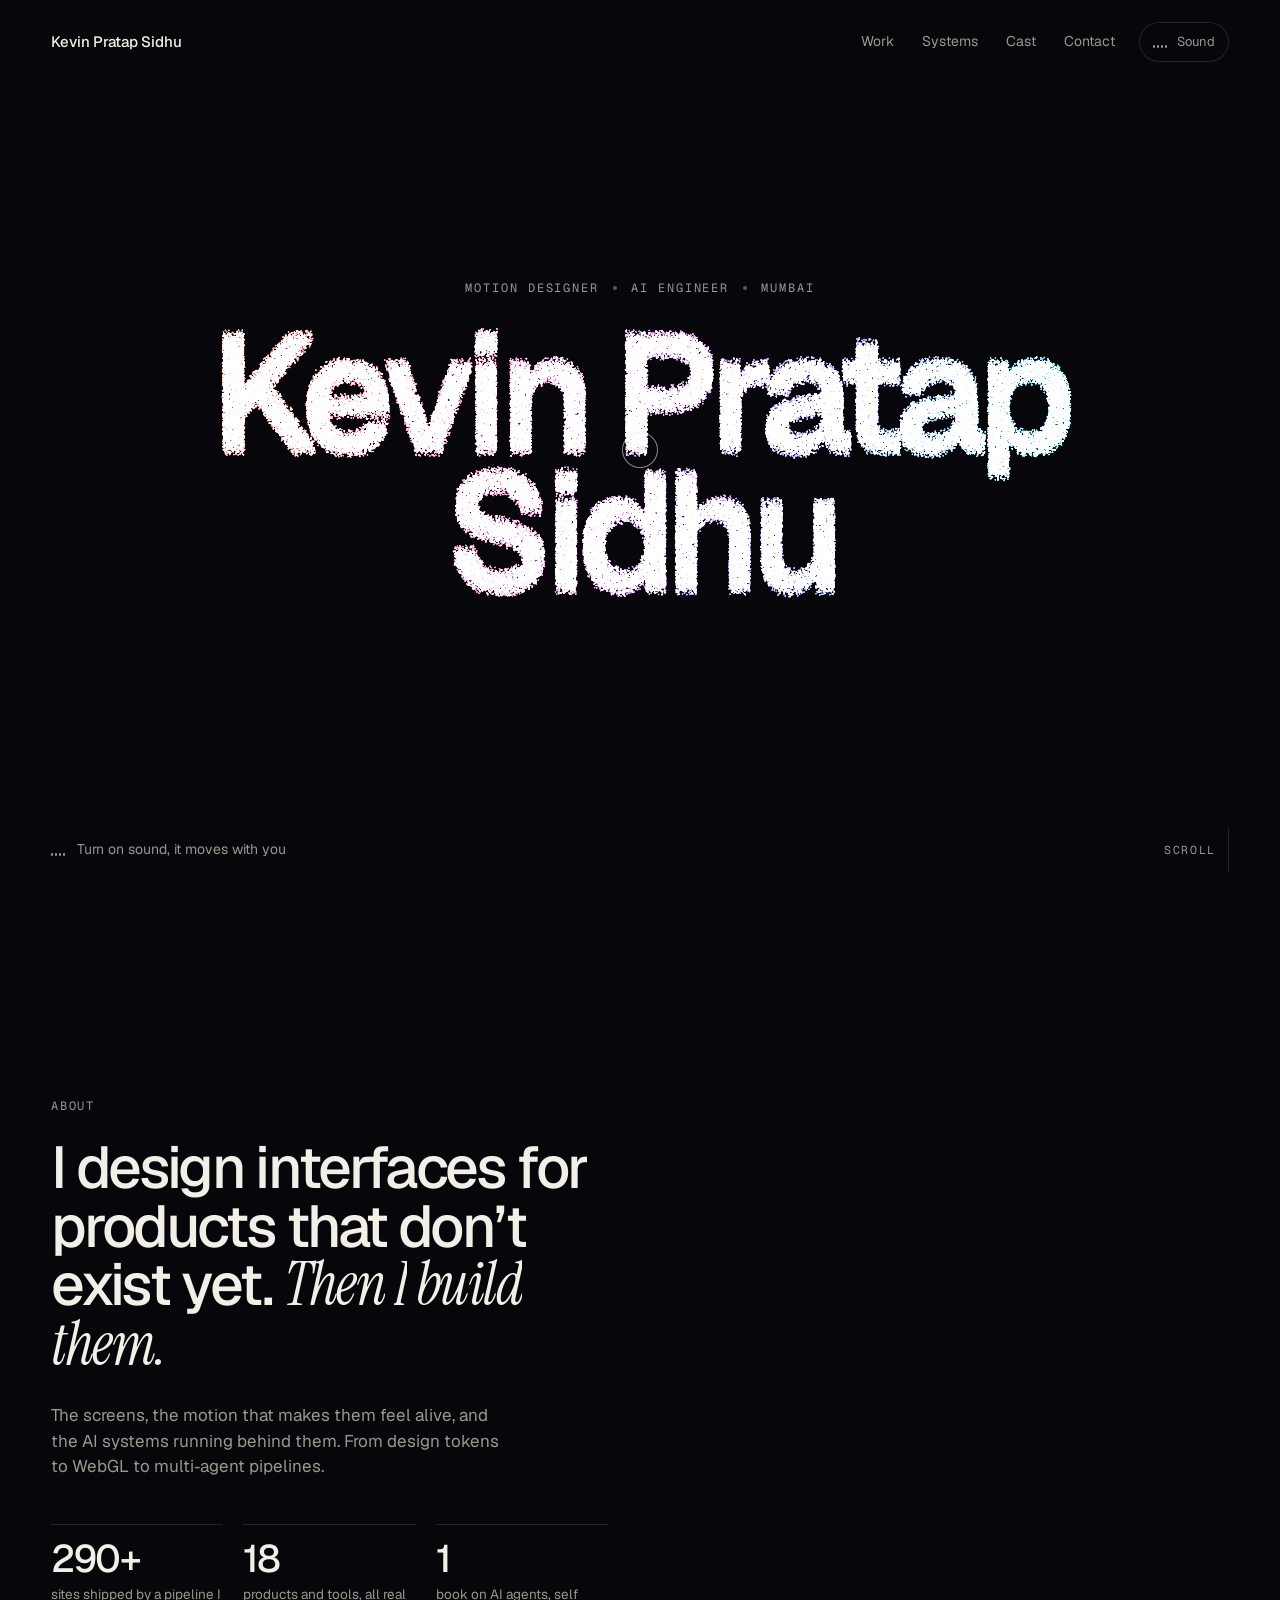
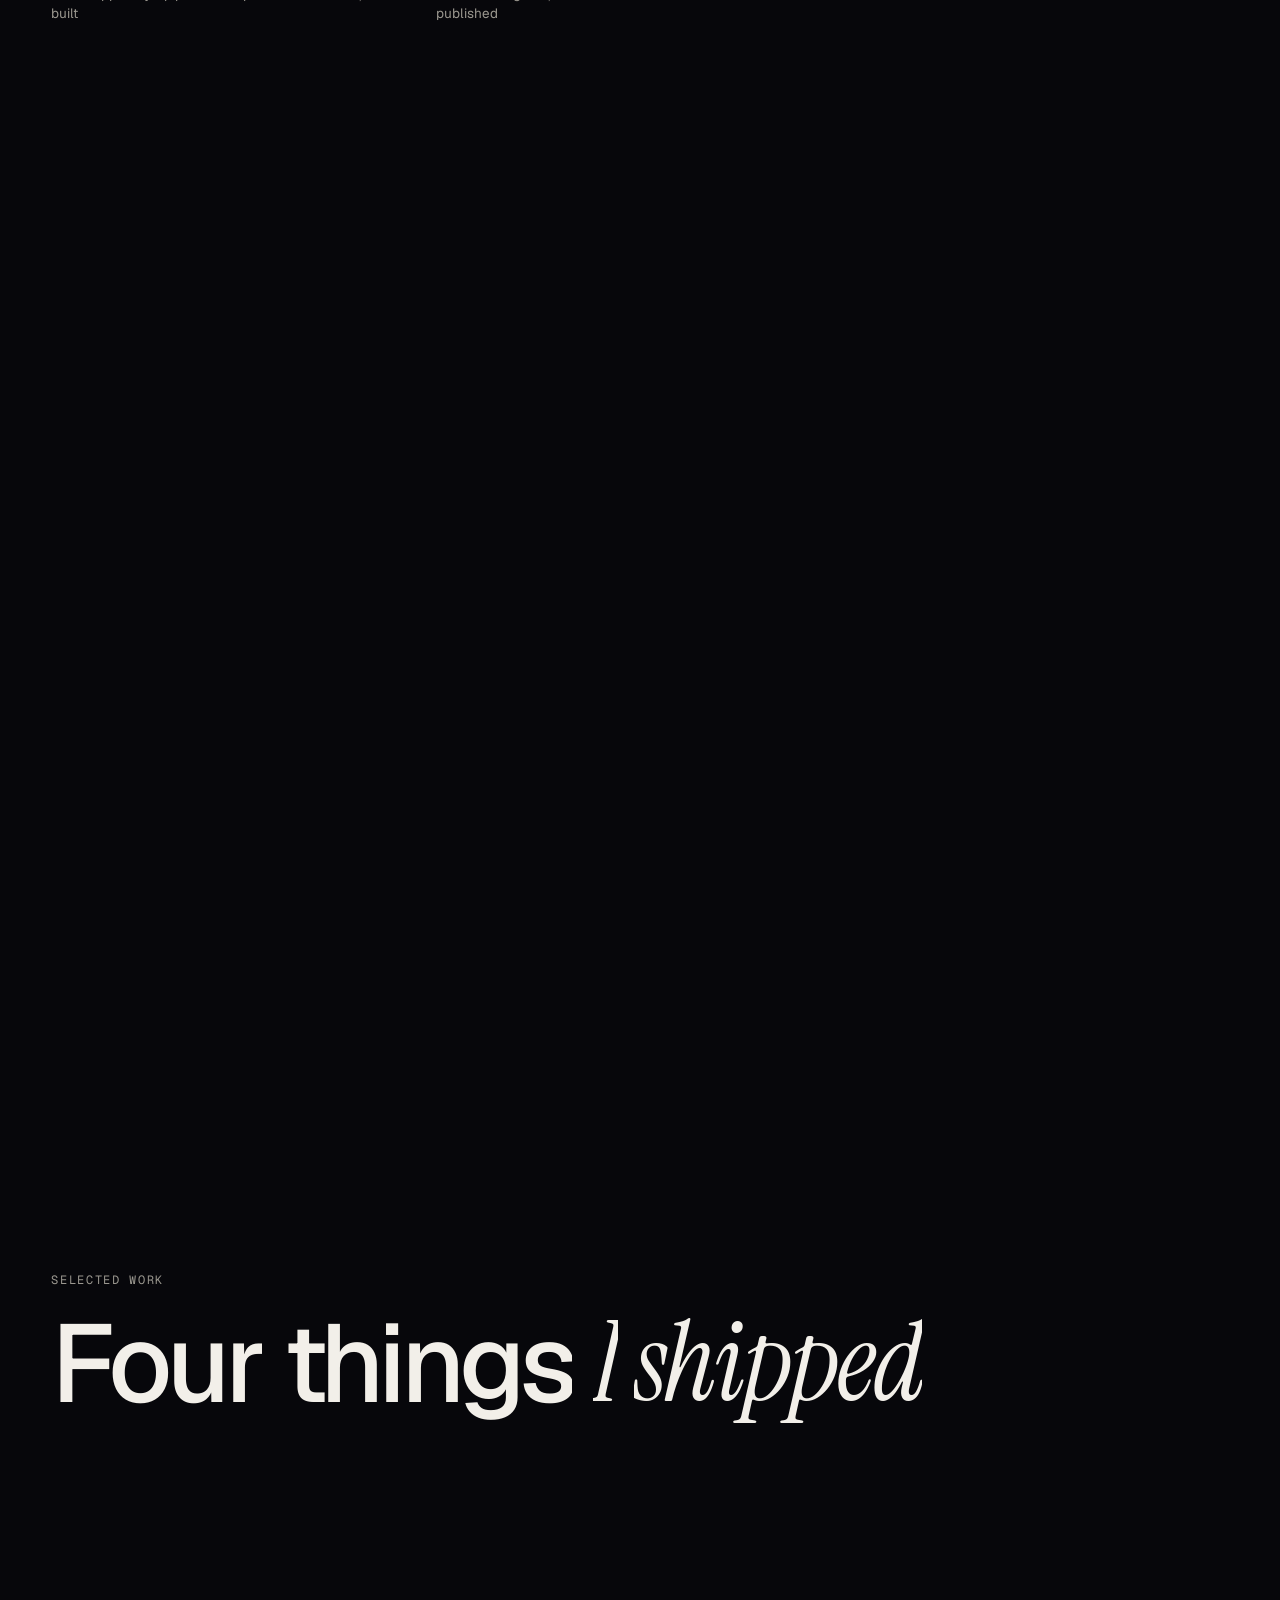
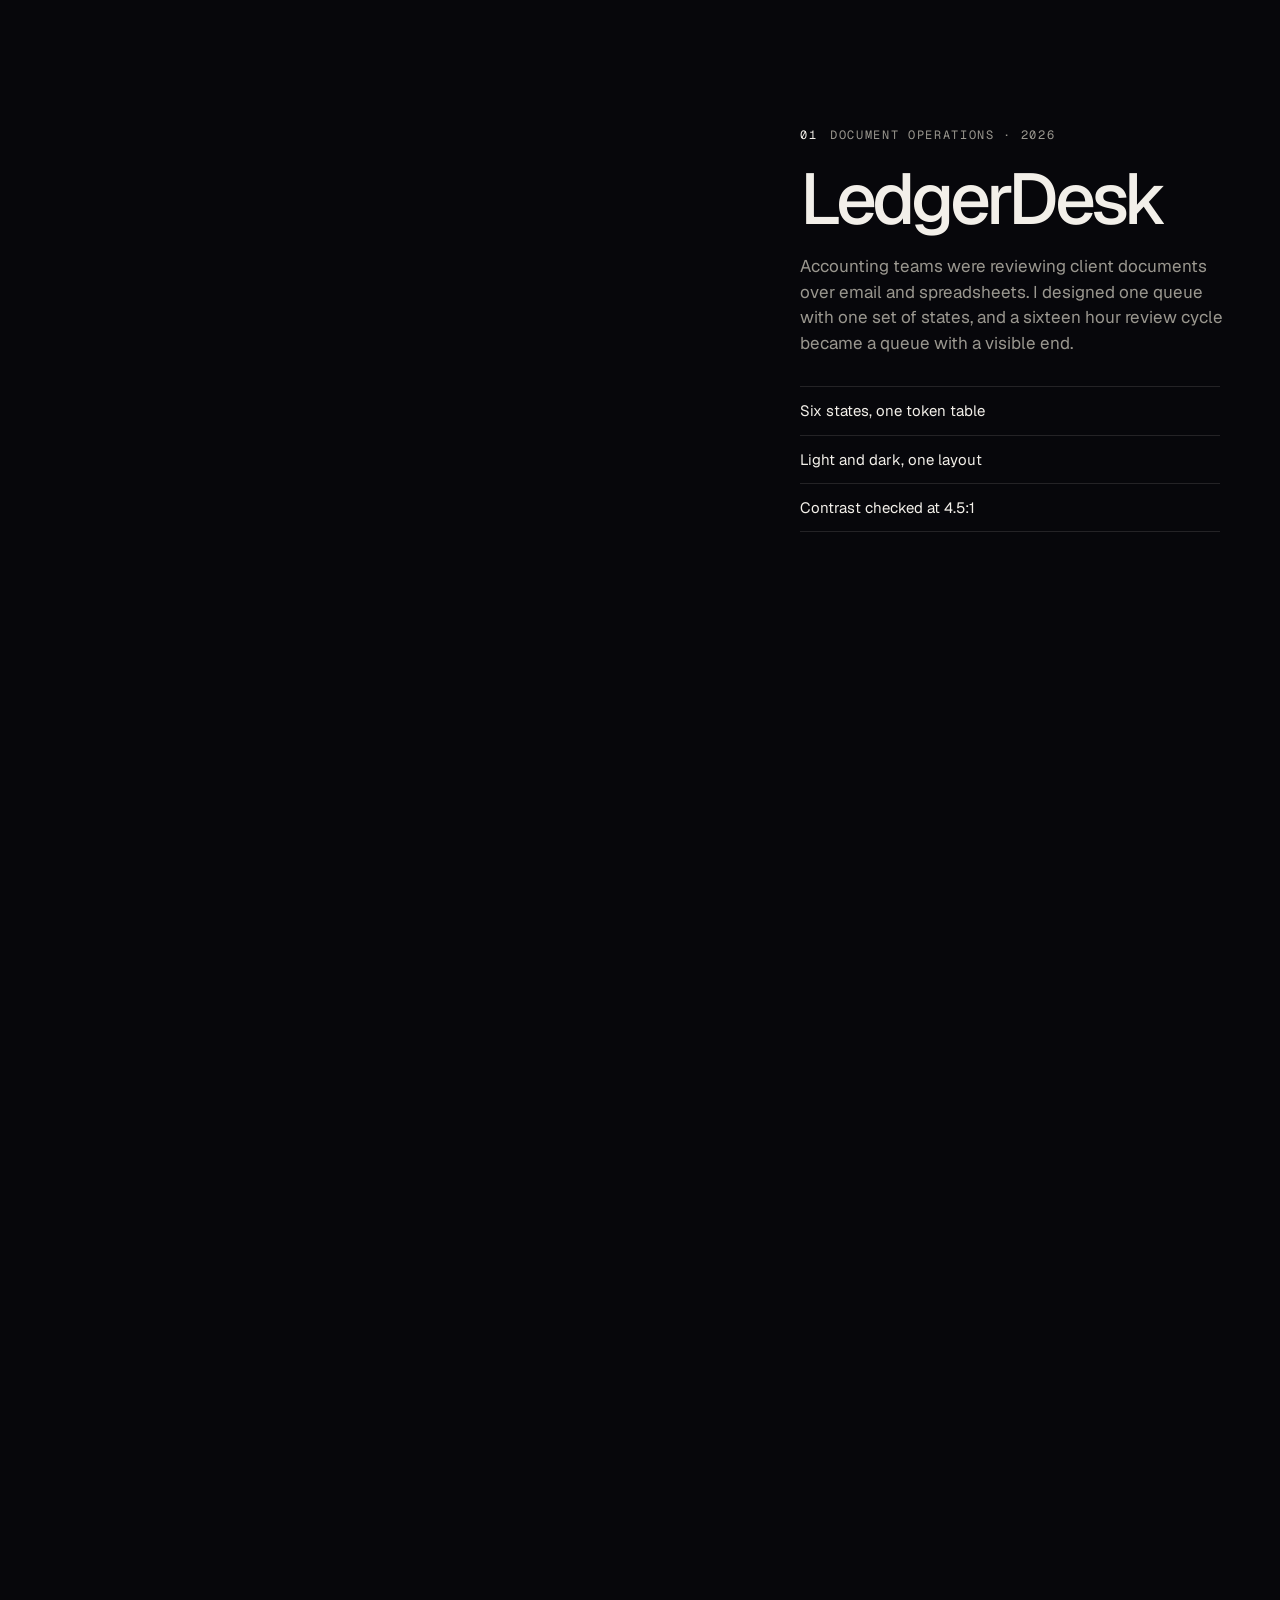
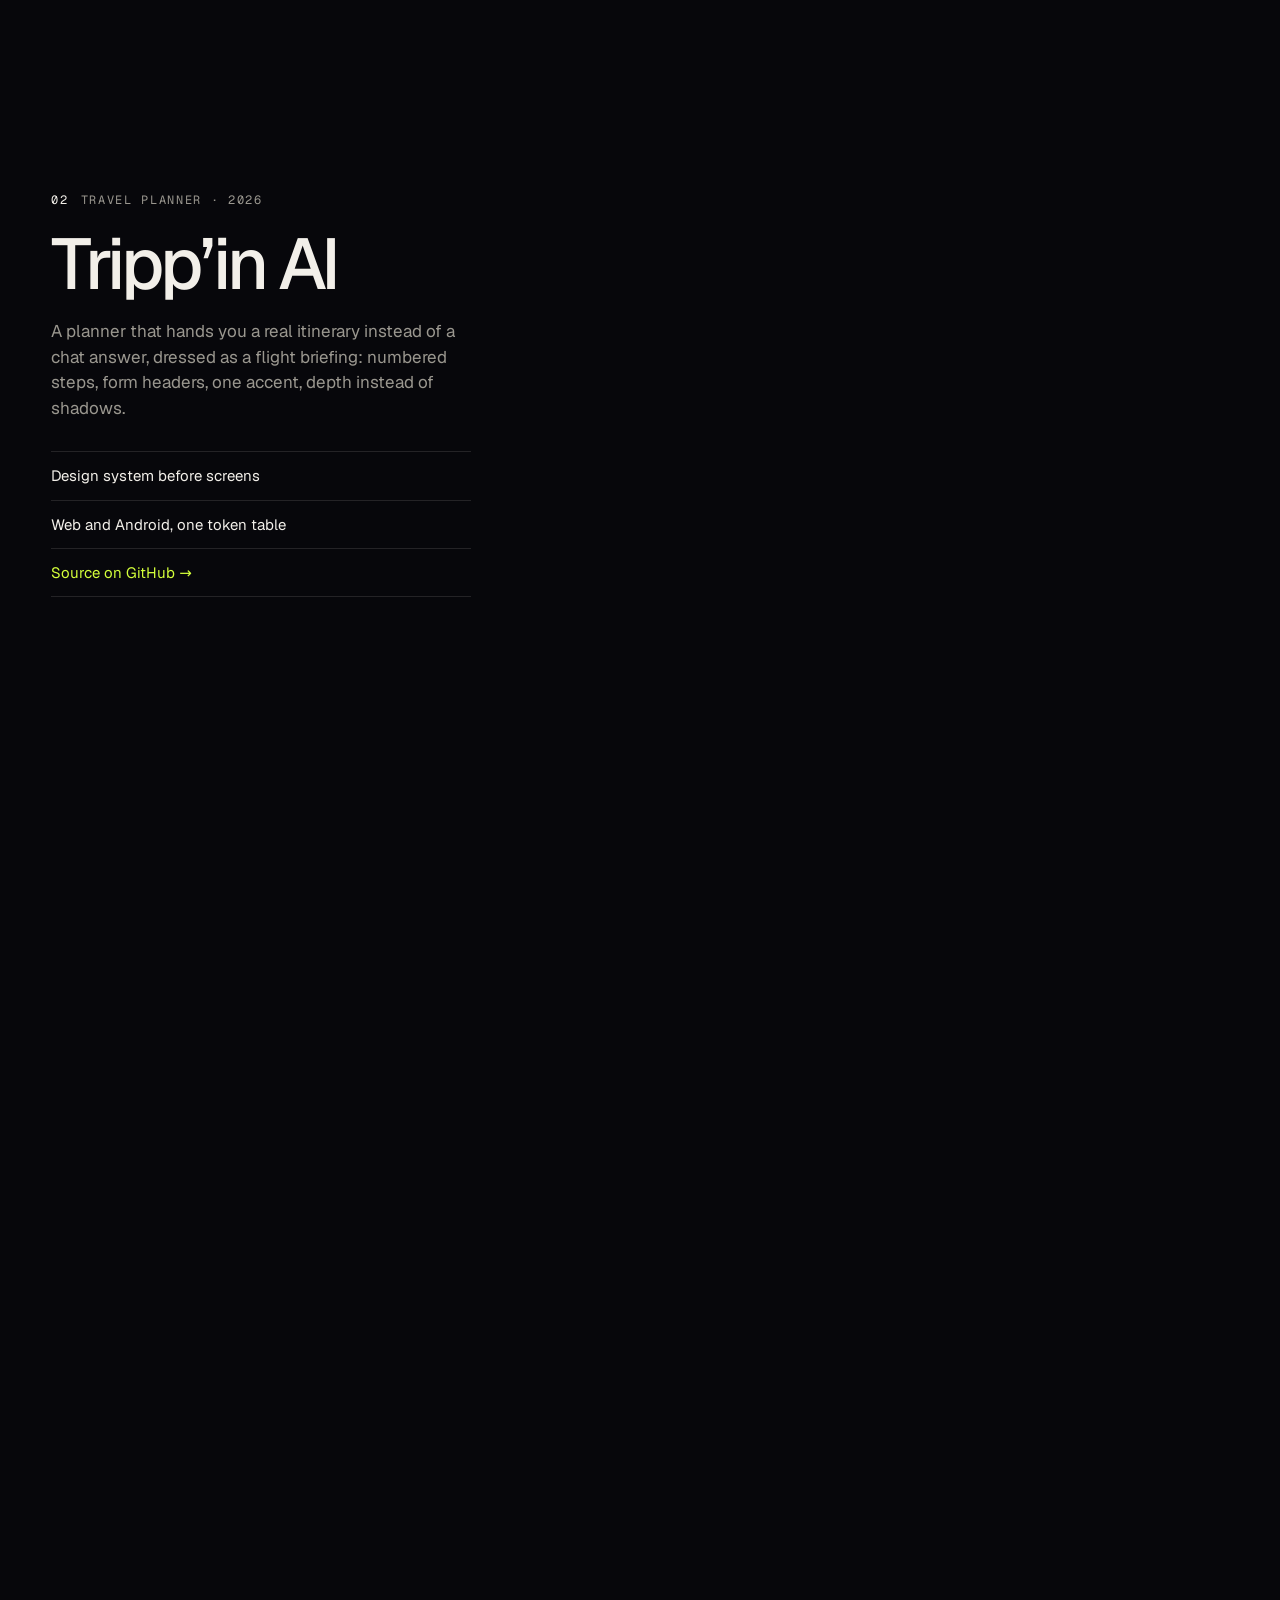
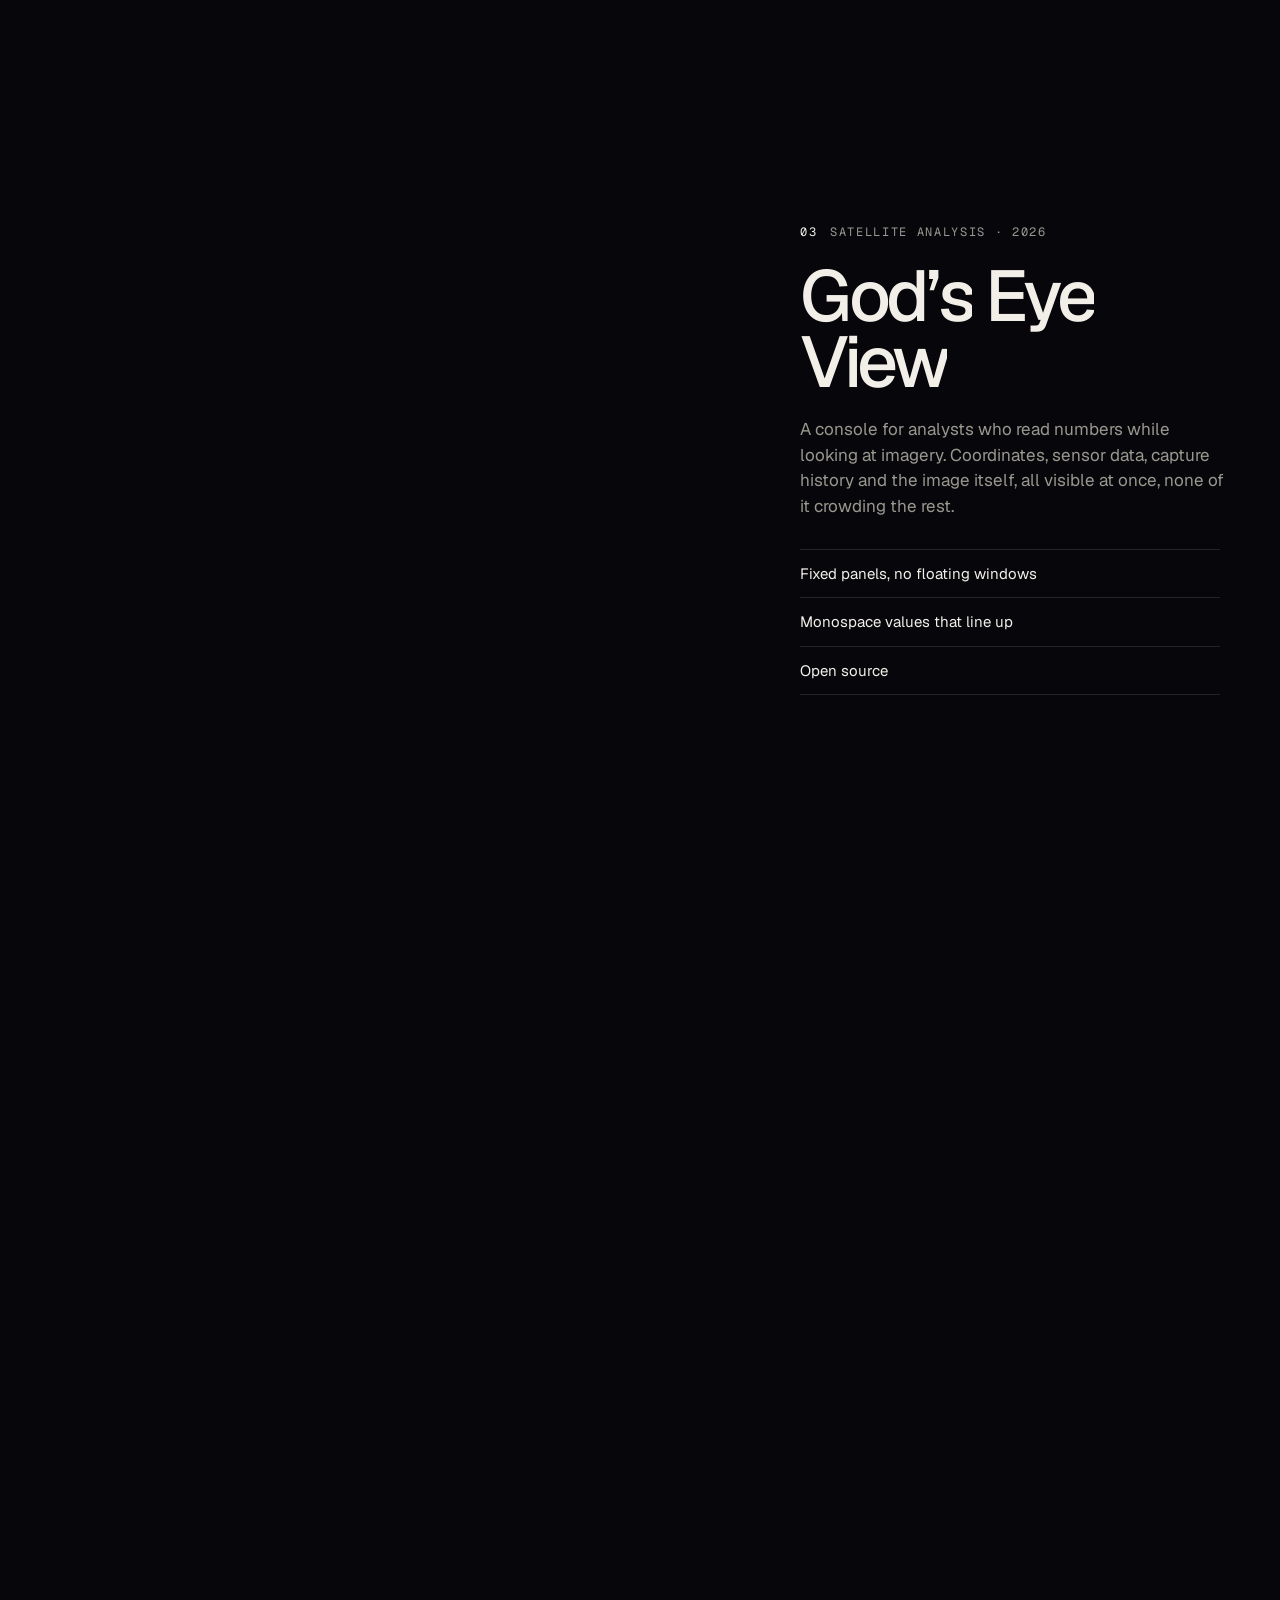
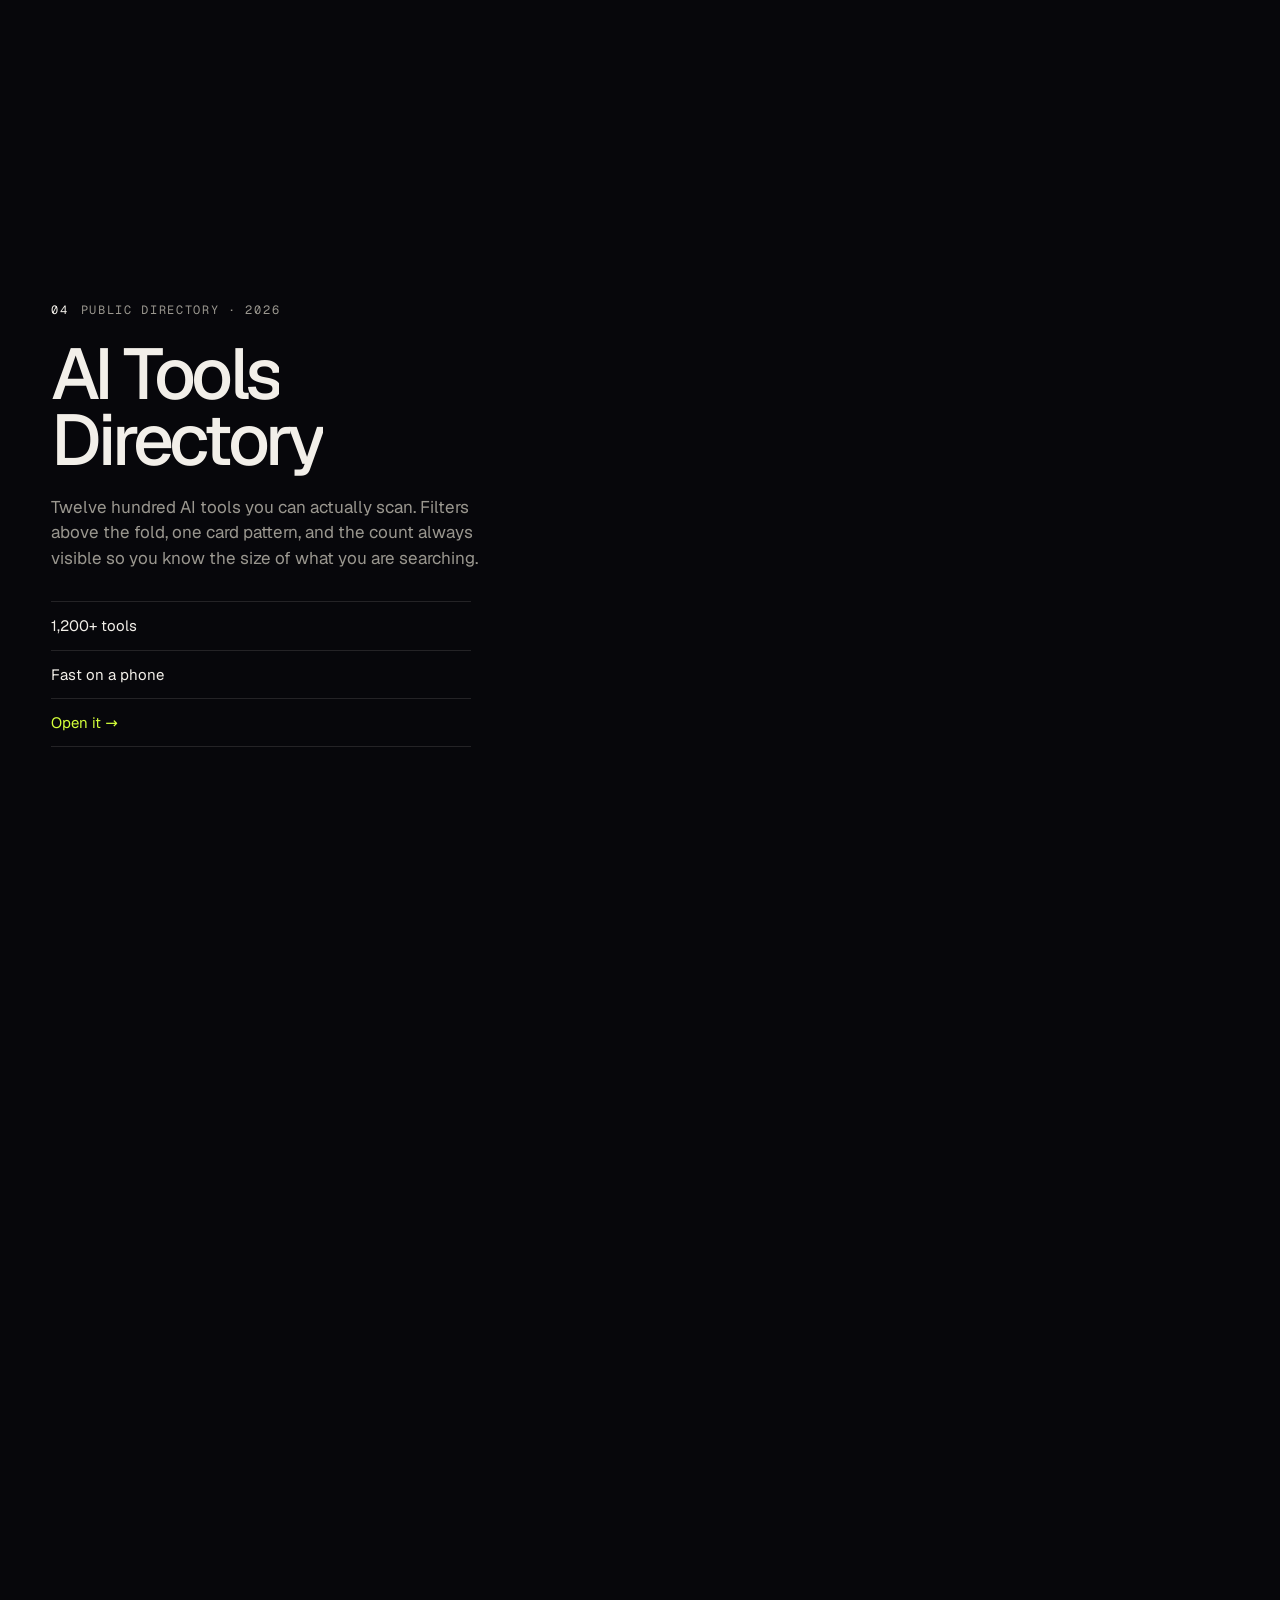
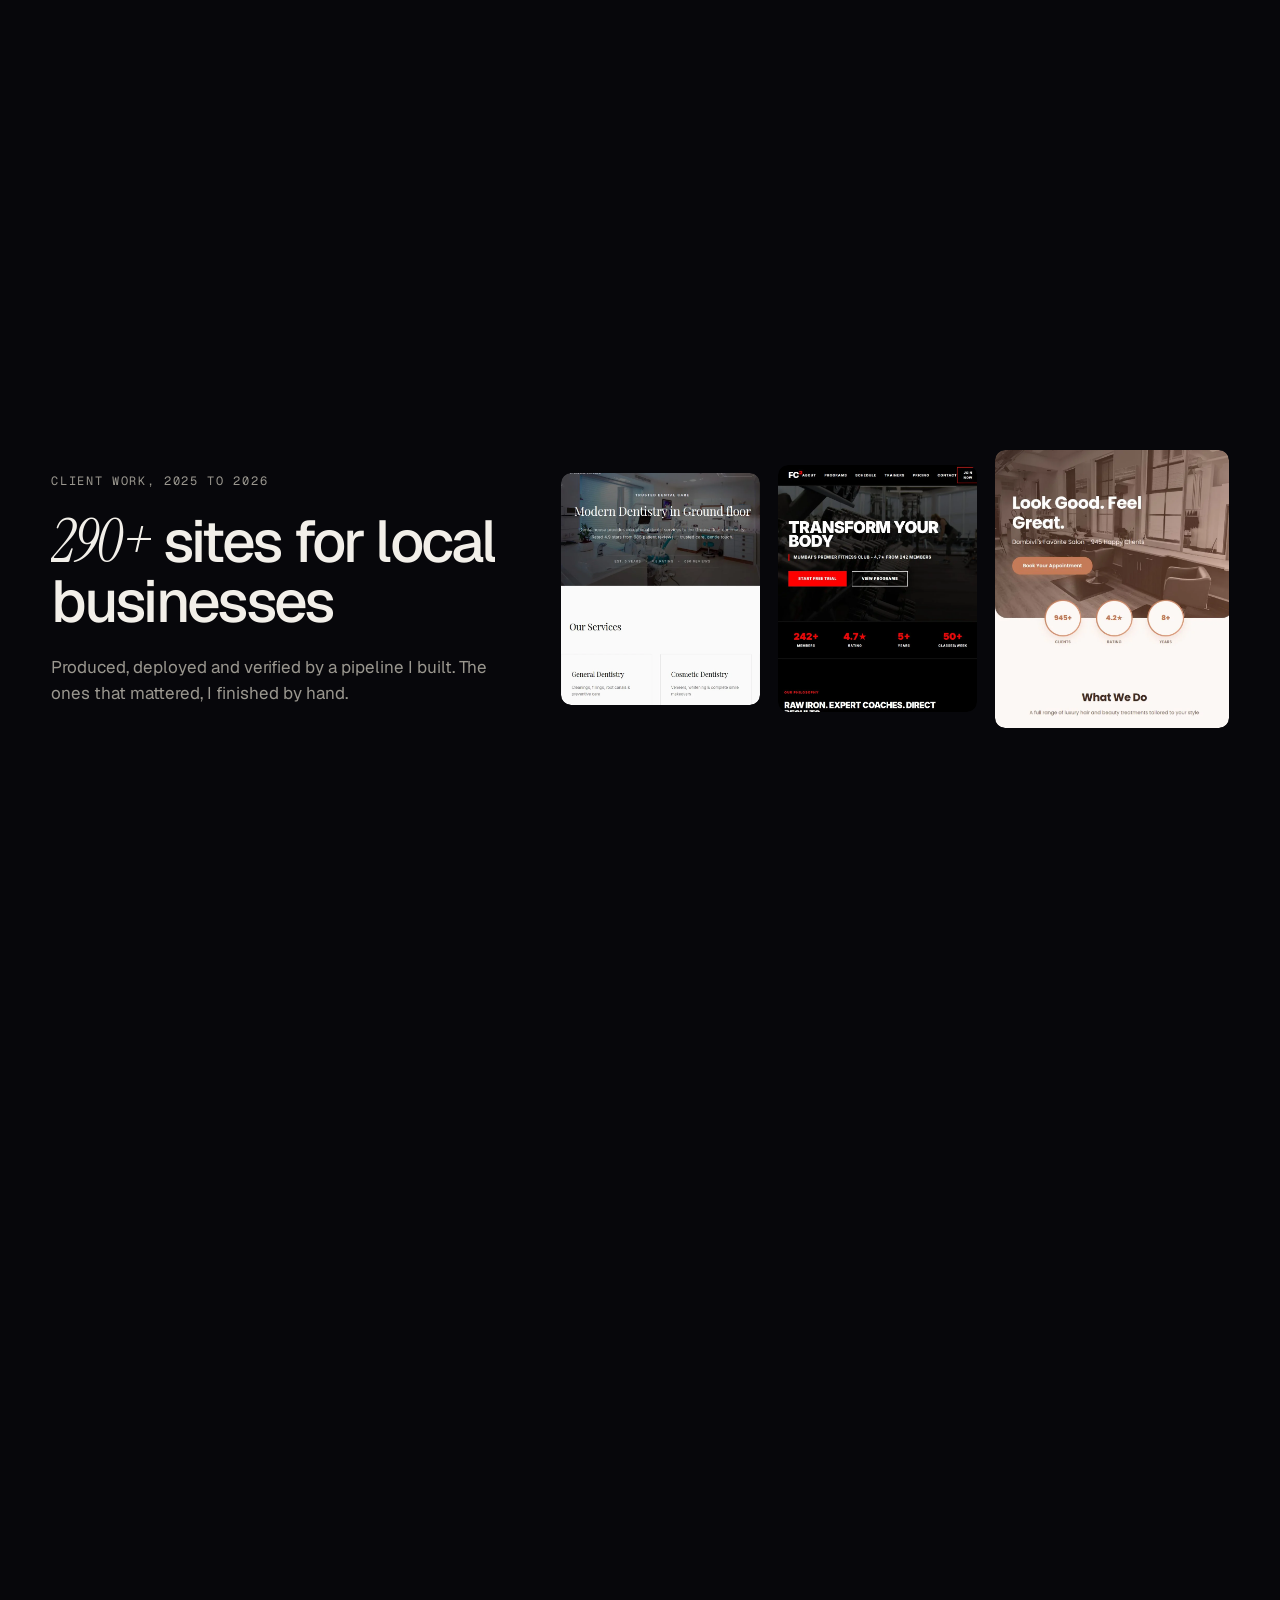
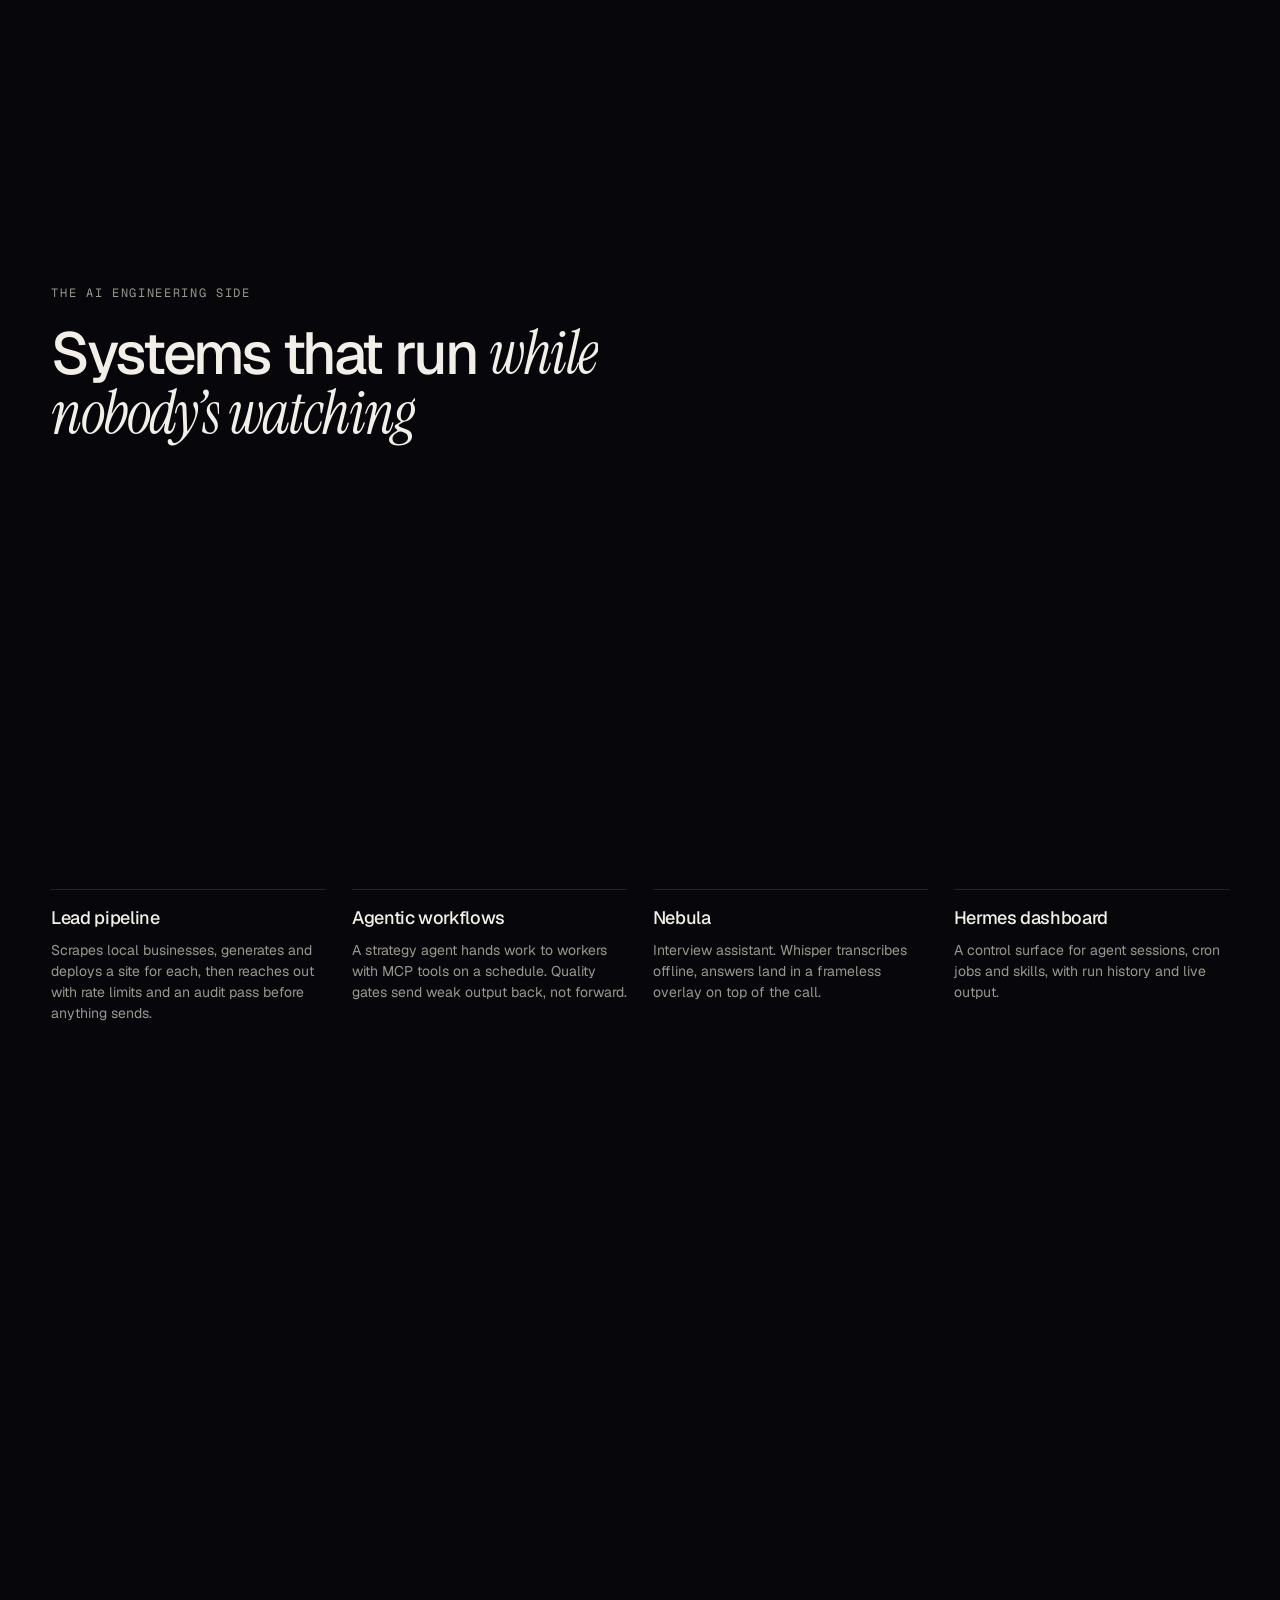
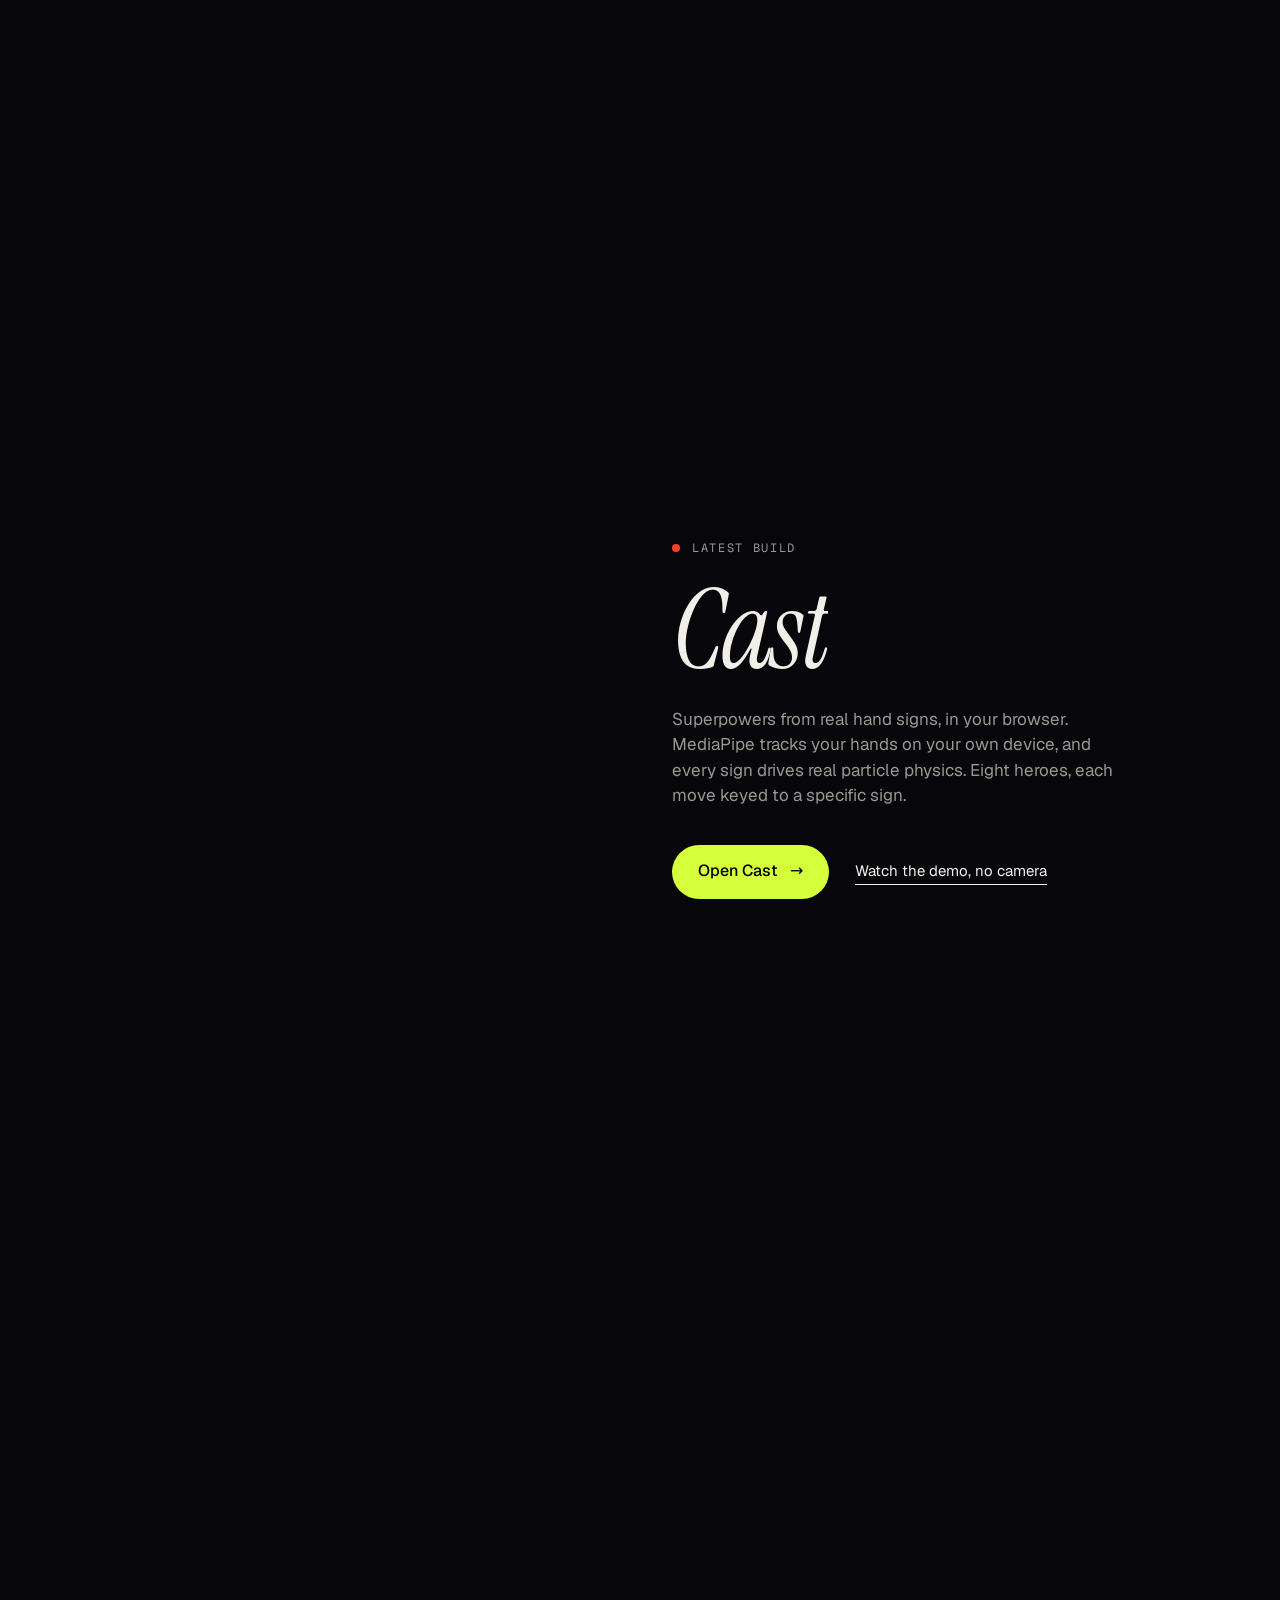
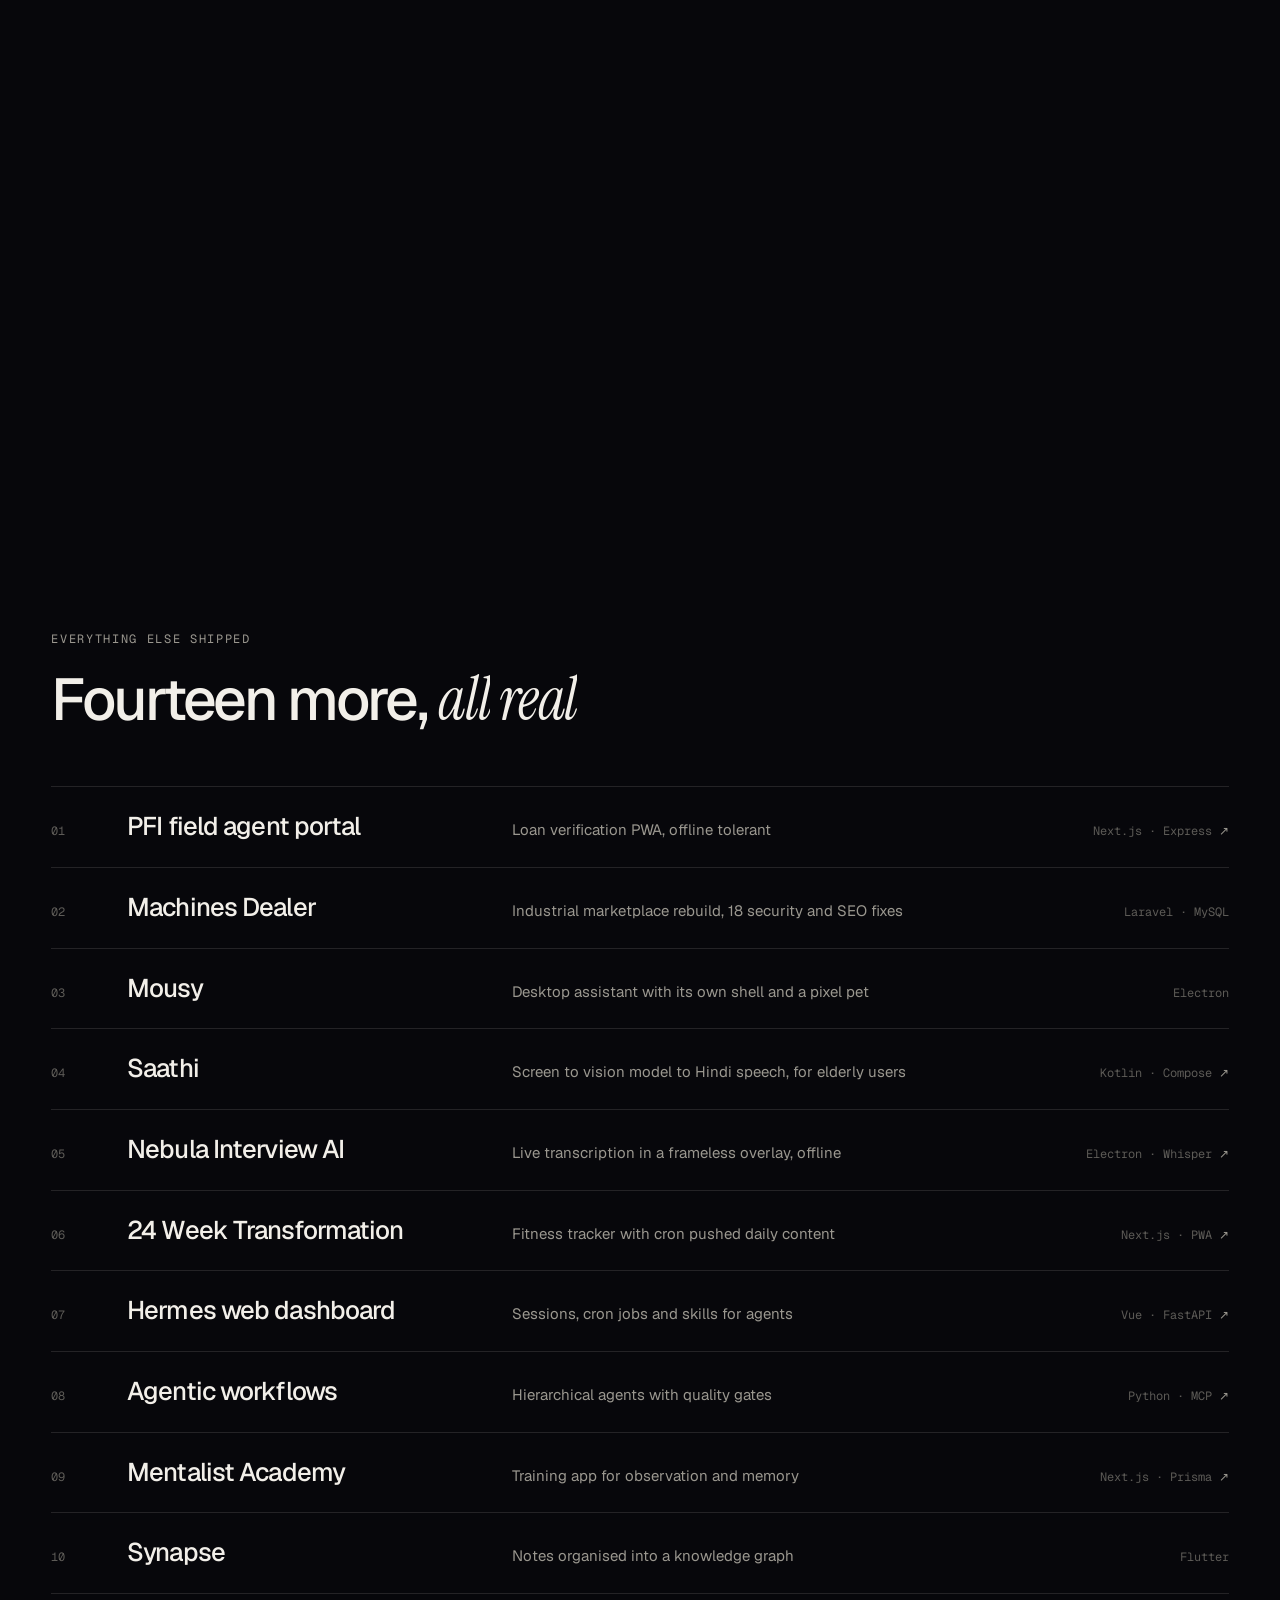
==== commit d32a63f0: "Rebuild from scratch: one continuous particle world The page is now a single WebGL canvas and one cl" ====
--- a/index.html
+++ b/index.html
@@ -5,431 +5,215 @@
 <meta name="viewport" content="width=device-width, initial-scale=1, viewport-fit=cover">
 <title>Kevin Pratap Sidhu — Motion designer and AI engineer</title>
 <meta name="description" content="Kevin Pratap Sidhu designs and builds interfaces, motion and AI systems for products that do not exist yet. Mumbai.">
-<meta name="theme-color" content="#08080a">
+<meta name="theme-color" content="#07070b">
 <meta property="og:title" content="Kevin Pratap Sidhu — Motion designer and AI engineer">
-<meta property="og:description" content="I design interfaces for products that do not exist yet, then build them.">
+<meta property="og:description" content="I design interfaces for products that do not exist yet. Then I build them.">
 <meta property="og:type" content="website">
 <meta property="og:url" content="https://kevinpratap.github.io/">
 <meta property="og:image" content="https://kevinpratap.github.io/assets/img/og.jpg">
 <meta name="twitter:card" content="summary_large_image">
-<link rel="icon" href="data:image/svg+xml,%3Csvg xmlns='http://www.w3.org/2000/svg' viewBox='0 0 64 64'%3E%3Crect width='64' height='64' rx='14' fill='%2308080a'/%3E%3Cpath d='M10 34h8l4-14 6 26 6-30 6 24 4-6h10' fill='none' stroke='%23ff4d1a' stroke-width='4' stroke-linejoin='round' stroke-linecap='round'/%3E%3Ccircle cx='52' cy='34' r='4' fill='%23d4ff3a'/%3E%3C/svg%3E">
+<link rel="icon" href="data:image/svg+xml,%3Csvg xmlns='http://www.w3.org/2000/svg' viewBox='0 0 64 64'%3E%3Crect width='64' height='64' rx='14' fill='%2307070b'/%3E%3Cg fill='%23f2efe9'%3E%3Ccircle cx='20' cy='22' r='3'/%3E%3Ccircle cx='32' cy='18' r='3'/%3E%3Ccircle cx='44' cy='24' r='3'/%3E%3Ccircle cx='24' cy='38' r='3'/%3E%3Ccircle cx='40' cy='42' r='3'/%3E%3C/g%3E%3Ccircle cx='32' cy='31' r='4' fill='%23d4ff3a'/%3E%3C/svg%3E">
 <link rel="preload" href="assets/fonts/geist-latin-600-normal.woff2" as="font" type="font/woff2" crossorigin>
-<link rel="preload" href="assets/fonts/geist-mono-latin-500-normal.woff2" as="font" type="font/woff2" crossorigin>
-<link rel="preconnect" href="https://fonts.googleapis.com">
-<link rel="preconnect" href="https://fonts.gstatic.com" crossorigin>
-<link href="https://fonts.googleapis.com/css2?family=Noto+Serif+JP:wght@700&text=%E5%BF%B5%E5%BD%B1%E7%84%A1%E6%B0%97%E9%8B%BC%E9%AD%94%E7%82%8E%E9%9B%B7&display=swap" rel="stylesheet">
+<link rel="preload" href="assets/fonts/instrument-serif-latin-400-italic.woff2" as="font" type="font/woff2" crossorigin>
 <link rel="stylesheet" href="assets/css/site.css">
 <script>document.documentElement.classList.replace('no-js','js');</script>
 </head>
 <body>
 
-<a class="skip" href="#reel">Skip to content</a>
-
-<div class="cursor" aria-hidden="true"><i class="cursor-dot"></i><i class="cursor-ring"><b class="cursor-label"></b></i></div>
-
-<!-- ───────────── HUD ───────────── -->
-<header class="hud" aria-label="Site">
-  <a class="hud-mark" href="#top" aria-label="Back to top">
-    <svg viewBox="0 0 64 24" aria-hidden="true"><path d="M2 13h7l3-9 5 16 5-18 5 15 3-4h7" /><circle cx="44" cy="13" r="2.6" /></svg>
-    <span>KPS</span>
-  </a>
-  <p class="hud-ch" aria-live="polite"><span class="hud-ch-num">CH 01</span><span class="hud-ch-label">Kevin Pratap Sidhu</span></p>
-  <button class="hud-sound" type="button" aria-pressed="false" aria-label="Sound" data-cursor="Sound">
-    <canvas class="hud-scope" width="88" height="28" aria-hidden="true"></canvas>
-    <span class="hud-sound-label">Sound off</span>
+<a class="skip" href="#work">Skip to work</a>
+<canvas class="gl" aria-hidden="true"></canvas>
+<div class="cursor" aria-hidden="true"><i class="c-dot"></i><i class="c-ring"><b class="c-label"></b></i></div>
+
+<header class="hud">
+  <a class="hud-name" href="#top">Kevin Pratap Sidhu</a>
+  <p class="hud-now" aria-hidden="true"><span class="hf-idx">01</span><span class="hf-label">Hello</span></p>
+  <nav class="hud-nav" aria-label="Sections">
+    <a href="#work">Work</a><a href="#systems">Systems</a><a href="#cast">Cast</a><a href="#contact">Contact</a>
+  </nav>
+  <button class="sound" type="button" aria-pressed="false">
+    <span class="sound-bars" aria-hidden="true"><i></i><i></i><i></i><i></i></span>
+    <span class="sound-label">Sound</span>
   </button>
 </header>
-<div class="hud-freq" aria-hidden="true"><span>FREQ</span><b class="hud-freq-val">87.5</b><span>MHz</span></div>
-<div class="hud-rail" aria-hidden="true"><i class="hud-rail-fill"></i></div>
-
-<!-- ───────────── GATE ───────────── -->
-<div class="gate" id="gate" aria-hidden="true">
-  <div class="gate-top">
-    <span>CH 00</span>
-    <span class="gate-status">No signal</span>
-  </div>
-  <div class="gate-center">
-    <button class="gate-dial" type="button" aria-label="Hold to tune in">
-      <svg viewBox="0 0 200 200" aria-hidden="true">
-        <defs><linearGradient id="dialg" x1="0" y1="0" x2="1" y2="1"><stop offset="0" stop-color="#ff4d1a"/><stop offset=".5" stop-color="#ff2e88"/><stop offset="1" stop-color="#6a3dff"/></linearGradient></defs>
-        <circle class="dial-track" cx="100" cy="100" r="88" />
-        <circle class="dial-prog" cx="100" cy="100" r="88" pathLength="1" />
-        <g class="dial-ticks"></g>
-      </svg>
-      <span class="dial-word">Hold</span>
-    </button>
-    <p class="gate-hint"><span class="gate-hint-main">Hold to tune in</span><span class="gate-hint-sub">Press and hold, or hold <kbd>Space</kbd>. Sound comes on with it.</span></p>
-  </div>
-  <div class="gate-bottom">
-    <p class="gate-readout"><span>FREQ <b class="gr-freq">87.5</b></span><span>SNR <b class="gr-snr">−24</b> dB</span></p>
-    <button class="gate-skip" type="button">Enter without sound</button>
-  </div>
-</div>
+<div class="hud-line" aria-hidden="true"><i class="hf-line"></i></div>
 
 <main id="top">
 
-<!-- ───────────── CH 01 HERO ───────────── -->
-<section class="hero" id="hero" data-ch="01" data-label="Kevin Pratap Sidhu" data-chord="hero">
-  <canvas class="signal" id="signal" aria-hidden="true"></canvas>
-  <p class="hero-roles" aria-hidden="true"><span>Motion design</span><span>Interfaces</span><span>AI systems</span></p>
-  <h1 class="hero-name"><span class="w">Kevin</span> <span class="w">Pratap</span><br class="br-d"> <span class="w">Sidhu<em>.</em></span></h1>
-  <div class="hero-foot">
-    <p class="hero-lede">Motion designer and AI engineer. I design interfaces for products that do not exist yet, <span class="serif">then build them.</span></p>
-    <dl class="hero-meta">
-      <div><dt>Based</dt><dd>Mumbai, India</dd></div>
-      <div><dt>Builds</dt><dd>Motion, interfaces, agents</dd></div>
-      <div><dt>Status</dt><dd><span class="dot" aria-hidden="true"></span> Taking projects</dd></div>
-    </dl>
-    <p class="hero-cue" aria-hidden="true"><span>Scroll to receive</span><i></i></p>
-  </div>
-</section>
-
-<div class="marquee" aria-hidden="true" data-speed="1">
-  <div class="marquee-track"><span>Motion designer</span><i></i><span class="o">AI engineer</span><i></i><span>Interface builder</span><i></i><span class="o">Signal over noise</span><i></i></div>
-</div>
-
-<!-- ───────────── CH 02 REEL ───────────── -->
-<section class="reel" id="reel" data-ch="02" data-label="Reel" data-chord="cases">
-  <div class="reel-pin">
-    <canvas class="reel-gl" aria-hidden="true"></canvas>
-    <div class="reel-head wrap">
-      <p class="label">Selected work, 2025 to 2026</p>
-      <p class="reel-count"><b class="reel-idx">01</b><span>/ 11</span></p>
-    </div>
-    <div class="reel-caption wrap" aria-hidden="true">
-      <p class="reel-title">LedgerDesk</p>
-      <p class="reel-sub">Document operations platform</p>
-    </div>
-    <div class="reel-progress" aria-hidden="true"><i></i></div>
-    <ul class="reel-fallback wrap" aria-label="Work reel">
-      <li><img src="assets/img/ledgerdesk-dark.webp" alt="LedgerDesk admin dashboard, dark theme" loading="lazy" width="1280" height="800"></li>
-      <li><img src="assets/img/trippin-web.webp" alt="Tripp'in AI web app" loading="lazy" width="1280" height="900"></li>
-      <li><img src="assets/img/godseye.webp" alt="God's Eye View console" loading="lazy" width="1280" height="720"></li>
-      <li><img src="assets/img/aitools.webp" alt="AI Tools Directory" loading="lazy" width="1280" height="900"></li>
-    </ul>
-  </div>
-</section>
-
-<!-- ───────────── CH 03 NOISE ───────────── -->
-<section class="noise" id="noise" data-ch="03" data-label="Noise" data-chord="noise">
-  <div class="noise-pin">
-    <p class="label">What I keep walking into</p>
-    <ol class="noise-lines">
-      <li>Six document states in the data. None of them on screen.</li>
-      <li>One font size doing eight jobs.</li>
-      <li>Every card shouting at the same volume.</li>
-      <li>Colour used as decoration.</li>
-      <li>Twelve hundred equal cards and no way to narrow them down.</li>
-    </ol>
-    <p class="noise-verdict">
-      <span class="nv-a">That is noise.</span>
-      <span class="nv-b">I design by <em>taking it out</em>,</span>
-      <span class="nv-c">then I build what is left.</span>
-    </p>
-    <div class="noise-meter" aria-hidden="true"><span>Noise floor</span><i class="nm-bar"><b></b></i><span class="nm-val">−6 dB</span></div>
-  </div>
-</section>
-
-<!-- ───────────── CH 04 FILTERS ───────────── -->
-<section class="filters block-flare" id="filters" data-ch="04" data-label="Filters" data-chord="filters">
-  <div class="filters-head wrap">
-    <p class="label">Six filters</p>
-    <h2>Rules I can defend in a review. <span class="serif">Each one came out of a screen that failed.</span></h2>
-  </div>
-  <div class="filters-pin">
-    <div class="filters-stage wrap">
-      <ol class="rules" aria-label="Design rules">
-        <li class="rule"><span class="rule-n">F1</span><div><h3>One accent, and it means tappable</h3><p>If colour is decoration it stops being information. The accent is the only saturated thing on the screen.</p></div></li>
-        <li class="rule"><span class="rule-n">F2</span><div><h3>Colour carries meaning</h3><p>A badge is red because something is wrong, not because the row looked empty.</p></div></li>
-        <li class="rule"><span class="rule-n">F3</span><div><h3>Typography does the hierarchy</h3><p>Two font sizes doing eight jobs reads as a wall. A real scale tells you what to read first.</p></div></li>
-        <li class="rule"><span class="rule-n">F4</span><div><h3>Light and dark are both designed</h3><p>Dark mode is not an inverted stylesheet. Surfaces, borders and emphasis change with it.</p></div></li>
-        <li class="rule"><span class="rule-n">F5</span><div><h3>43 pixels is not a tap target</h3><p>Controls get 44px minimum and 16px text on mobile, so iOS never zooms the input.</p></div></li>
-        <li class="rule"><span class="rule-n">F6</span><div><h3>Revise, do not stack</h3><p>Patches on top of patches produce screens nobody can reason about. If it is wrong structurally, rebuild it.</p></div></li>
+  <section class="hero" data-label="Hello">
+    <p class="hero-kicker" data-reveal><span>Motion designer</span><span class="dot"></span><span>AI engineer</span><span class="dot"></span><span>Mumbai</span></p>
+    <h1 class="hero-name" data-anchor="name" data-shape="name"><span class="w">Kevin</span> <span class="w">Pratap</span><br class="brd"> <span class="w">Sidhu</span></h1>
+    <div class="hero-foot">
+      <button class="sound-cta" type="button"><span class="sound-bars" aria-hidden="true"><i></i><i></i><i></i><i></i></span>Turn on sound, it moves with you</button>
+      <p class="hero-scroll"><span>Scroll</span><i></i></p>
+    </div>
+  </section>
+
+  <section class="about hold" data-label="About">
+    <div class="hold-in about-in">
+      <div class="about-copy">
+        <p class="eyebrow" data-reveal>About</p>
+        <h2 class="big" data-words>I design interfaces for products that don’t exist yet. <em>Then I build them.</em></h2>
+        <p class="lede" data-reveal>The screens, the motion that makes them feel alive, and the AI systems running behind them. From design tokens to WebGL to multi‑agent pipelines.</p>
+        <dl class="stats" data-reveal>
+          <div><dt>290+</dt><dd>sites shipped by a pipeline I built</dd></div>
+          <div><dt>18</dt><dd>products and tools, all real</dd></div>
+          <div><dt>1</dt><dd>book on AI agents, self published</dd></div>
+        </dl>
+      </div>
+      <div class="about-shape" data-anchor="mind" data-shape="constellation" aria-hidden="true"></div>
+    </div>
+  </section>
+
+  <section id="work" class="work-intro" data-label="Selected work">
+    <p class="eyebrow" data-reveal>Selected work</p>
+    <h2 class="huge" data-words>Four things <em>I shipped</em></h2>
+  </section>
+
+  <section class="proj hold" data-label="LedgerDesk">
+    <div class="hold-in proj-in">
+      <figure class="slot" data-anchor="ld" data-shape="image" style="--ar:1280/800">
+        <img src="assets/img/ledgerdesk-dark.webp" alt="LedgerDesk administrator workspace, dark theme" width="1280" height="800" decoding="async">
+      </figure>
+      <div class="proj-copy">
+        <p class="eyebrow" data-reveal><span>01</span> Document operations · 2026</p>
+        <h3 class="title" data-words>LedgerDesk</h3>
+        <p class="lede" data-reveal>Accounting teams were reviewing client documents over email and spreadsheets. I designed one queue with one set of states, and a sixteen hour review cycle became a queue with a visible end.</p>
+        <ul class="facts" data-reveal><li>Six states, one token table</li><li>Light and dark, one layout</li><li>Contrast checked at 4.5:1</li></ul>
+      </div>
+    </div>
+  </section>
+
+  <section class="proj hold flip" data-label="Tripp’in AI">
+    <div class="hold-in proj-in">
+      <figure class="slot" data-anchor="trip" data-shape="image" style="--ar:1280/900">
+        <img src="assets/img/trippin-web.webp" alt="Tripp'in AI web app" width="1280" height="900" decoding="async">
+      </figure>
+      <div class="proj-copy">
+        <p class="eyebrow" data-reveal><span>02</span> Travel planner · 2026</p>
+        <h3 class="title" data-words>Tripp’in AI</h3>
+        <p class="lede" data-reveal>A planner that hands you a real itinerary instead of a chat answer, dressed as a flight briefing: numbered steps, form headers, one accent, depth instead of shadows.</p>
+        <ul class="facts" data-reveal><li>Design system before screens</li><li>Web and Android, one token table</li><li><a href="https://github.com/KevinPratap/Tripp-in">Source on GitHub</a></li></ul>
+      </div>
+    </div>
+  </section>
+
+  <section class="proj hold" data-label="God’s Eye View">
+    <div class="hold-in proj-in">
+      <figure class="slot" data-anchor="gods" data-shape="image" style="--ar:1280/720">
+        <img src="assets/img/godseye.webp" alt="God's Eye View satellite analysis console" width="1280" height="720" decoding="async">
+      </figure>
+      <div class="proj-copy">
+        <p class="eyebrow" data-reveal><span>03</span> Satellite analysis · 2026</p>
+        <h3 class="title" data-words>God’s Eye View</h3>
+        <p class="lede" data-reveal>A console for analysts who read numbers while looking at imagery. Coordinates, sensor data, capture history and the image itself, all visible at once, none of it crowding the rest.</p>
+        <ul class="facts" data-reveal><li>Fixed panels, no floating windows</li><li>Monospace values that line up</li><li>Open source</li></ul>
+      </div>
+    </div>
+  </section>
+
+  <section class="proj hold flip" data-label="AI Tools Directory">
+    <div class="hold-in proj-in">
+      <figure class="slot" data-anchor="tools" data-shape="image" style="--ar:1280/900">
+        <img src="assets/img/aitools.webp" alt="AI Tools Directory" width="1280" height="900" decoding="async">
+      </figure>
+      <div class="proj-copy">
+        <p class="eyebrow" data-reveal><span>04</span> Public directory · 2026</p>
+        <h3 class="title" data-words>AI Tools Directory</h3>
+        <p class="lede" data-reveal>Twelve hundred AI tools you can actually scan. Filters above the fold, one card pattern, and the count always visible so you know the size of what you are searching.</p>
+        <ul class="facts" data-reveal><li>1,200+ tools</li><li>Fast on a phone</li><li><a href="https://kevinpratap.github.io/ai-tools-directory/">Open it</a></li></ul>
+      </div>
+    </div>
+  </section>
+
+  <section class="clients hold" data-label="Client work">
+    <div class="hold-in clients-in">
+      <div class="clients-copy">
+        <p class="eyebrow" data-reveal>Client work, 2025 to 2026</p>
+        <h2 class="big" data-words><em>290+</em> sites for local businesses</h2>
+        <p class="lede" data-reveal>Produced, deployed and verified by a pipeline I built. The ones that mattered, I finished by hand.</p>
+      </div>
+      <div class="slots3" data-anchor="clients" data-shape="images">
+        <figure class="slot"><img src="assets/img/clinic.webp" alt="Dental clinic site" width="765" height="890" decoding="async"></figure>
+        <figure class="slot"><img src="assets/img/gym.webp" alt="Gym site" width="765" height="950" decoding="async"></figure>
+        <figure class="slot"><img src="assets/img/salon.webp" alt="Salon site" width="900" height="1068" decoding="async"></figure>
+      </div>
+    </div>
+  </section>
+
+  <section class="systems hold" id="systems" data-label="Systems">
+    <div class="hold-in systems-in">
+      <div class="systems-head">
+        <p class="eyebrow" data-reveal>The AI engineering side</p>
+        <h2 class="big" data-words>Systems that run <em>while nobody’s watching</em></h2>
+      </div>
+      <div class="ribbon" data-anchor="flow" data-shape="ribbon" aria-hidden="true"></div>
+      <ol class="sys-list" data-reveal>
+        <li><b>Lead pipeline</b><span>Scrapes local businesses, generates and deploys a site for each, then reaches out with rate limits and an audit pass before anything sends.</span></li>
+        <li><b>Agentic workflows</b><span>A strategy agent hands work to workers with MCP tools on a schedule. Quality gates send weak output back, not forward.</span></li>
+        <li><b>Nebula</b><span>Interview assistant. Whisper transcribes offline, answers land in a frameless overlay on top of the call.</span></li>
+        <li><b>Hermes dashboard</b><span>A control surface for agent sessions, cron jobs and skills, with run history and live output.</span></li>
       </ol>
-
-      <div class="demo-wrap" aria-hidden="true">
-        <div class="demo-readout"><span>Filter <b class="dr-step">0</b>/6</span><span>SNR <b class="dr-snr">3</b> dB</span></div>
-        <div class="demo" data-f="0">
-          <div class="demo-patch p1">TODO: fix spacing!!</div>
-          <div class="demo-patch p2">v2 FINAL (new)</div>
-          <div class="demo-head">
-            <div>
-              <p class="d-kicker">Review queue</p>
-              <p class="d-title">Aarav's workspace</p>
-            </div>
-            <span class="d-avatar">A</span>
-          </div>
-          <div class="demo-stats">
-            <div class="d-stat"><b>1</b><span>Pending</span></div>
-            <div class="d-stat"><b>16</b><span>Punched</span></div>
-            <div class="d-stat bad"><b>1</b><span>Invalid</span></div>
-          </div>
-          <ul class="demo-rows">
-            <li><span class="d-doc">Bank statement · Mar</span><span class="d-badge b-a">Punched</span></li>
-            <li><span class="d-doc">Purchase invoice #2207</span><span class="d-badge b-b">Invalid</span></li>
-            <li><span class="d-doc">Expense batch · 7 files</span><span class="d-badge b-c">Pending</span></li>
-          </ul>
-          <div class="demo-foot">
-            <span class="d-note">1 document waiting for review</span>
-            <span class="d-btn">Start reviewing <i>→</i></span>
-            <span class="d-measure"><i></i><b>44</b></span>
-          </div>
+    </div>
+  </section>
+
+  <section class="cast hold" id="cast" data-label="Cast">
+    <div class="hold-in cast-in">
+      <div class="cast-shape" data-anchor="hand" data-shape="hand" aria-hidden="true"></div>
+      <div class="cast-copy">
+        <p class="eyebrow" data-reveal><span class="rec"></span> Latest build</p>
+        <h2 class="huge" data-words><em>Cast</em></h2>
+        <p class="lede" data-reveal>Superpowers from real hand signs, in your browser. MediaPipe tracks your hands on your own device, and every sign drives real particle physics. Eight heroes, each move keyed to a specific sign.</p>
+        <div class="ctas" data-reveal>
+          <a class="btn" href="cast/">Open Cast <i aria-hidden="true">→</i></a>
+          <a class="link" href="cast/?demo&amp;auto">Watch the demo, no camera</a>
         </div>
-        <p class="demo-cap">A review card from LedgerDesk, rebuilt in front of you, one rule at a time.</p>
-      </div>
-    </div>
-  </div>
-  <div class="filters-tail wrap">
-    <p class="aside"><span class="label">Also</span> I write my own audit scripts, so I can tell you how a design breaks before launch instead of after. Contrast, overflow and tap targets are checked by script, not by eye.</p>
-  </div>
-</section>
-
-<!-- ───────────── CH 05 TRANSMISSIONS ───────────── -->
-<section class="cases" id="cases" data-ch="05" data-label="Transmissions" data-chord="cases">
-  <div class="cases-head wrap">
-    <p class="label">Four transmissions</p>
-    <h2>Case studies. <span class="serif">Shipped and live, not mockups.</span></h2>
-  </div>
-
-  <article class="case" id="ledgerdesk" style="--c:#18e0ff">
-    <header class="case-head wrap">
-      <span class="case-n">T—01</span>
-      <h3 class="case-title">LedgerDesk</h3>
-      <p class="case-meta">Document operations platform · 2026 · Design and front end</p>
-    </header>
-    <p class="case-intro wrap">Accounting teams were reviewing client documents through email and spreadsheets. I designed the review surface: one queue, one set of states, no ambiguity about what is done and what is not.</p>
-    <div class="case-media wrap">
-      <figure class="split reveal" data-cursor="Sweep">
-        <div class="split-frame">
-          <img src="assets/img/ledgerdesk-light.webp" width="1280" height="800" alt="LedgerDesk bookkeeper dashboard in light theme" loading="lazy" decoding="async">
-          <div class="split-dark"><img src="assets/img/ledgerdesk-dark.webp" width="1280" height="800" alt="LedgerDesk admin dashboard in dark theme" loading="lazy" decoding="async"></div>
-          <span class="split-line" aria-hidden="true"><i>Light</i><i>Dark</i></span>
-        </div>
-        <figcaption>One layout, two designed surfaces. Scroll sweeps between them.</figcaption>
-      </figure>
-    </div>
-    <dl class="pdr wrap">
-      <div><dt>Problem</dt><dd>Six document states existed in the data and none of them existed on screen. Reviewers were guessing.</dd></div>
-      <div><dt>Decision</dt><dd>Numbers carry the meaning. Pending, punched and invalid each get a value and a colour from one token table. Navigation, tables and dialogs all read from the same tokens.</dd></div>
-      <div><dt>Result</dt><dd>Light and dark share one layout. Body text checked at 4.5:1. A 16 hour review cycle became a queue with a visible end.</dd></div>
-    </dl>
-  </article>
-
-  <article class="case" id="trippin" style="--c:#ff4d1a">
-    <header class="case-head wrap">
-      <span class="case-n">T—02</span>
-      <h3 class="case-title">Tripp’in AI</h3>
-      <p class="case-meta">Travel planner · 2026 · Design system, web UI, Android UI · <a href="https://github.com/KevinPratap/Tripp-in">Source</a></p>
-    </header>
-    <p class="case-intro wrap">A travel planner that produces a fixed itinerary instead of a chat answer. The hard part was making a dense plan readable, so I gave it the visual language of a flight briefing: numbered steps, form headers, one accent, physical depth instead of shadows.</p>
-    <div class="case-media wrap trip-media">
-      <figure class="trip-web reveal">
-        <div class="frame"><img src="assets/img/trippin-web.webp" width="1280" height="900" alt="Tripp'in AI live web app" loading="lazy" decoding="async"></div>
-        <figcaption>The live web app. One system serving web and Android.</figcaption>
-      </figure>
-      <div class="trip-phones">
-        <figure class="phone"><img src="assets/img/trippin-archive.webp" width="620" height="1391" alt="Trip archive screen" loading="lazy" decoding="async"></figure>
-        <figure class="phone"><img src="assets/img/trippin-day.webp" width="620" height="1391" alt="Day plan screen, time ordered" loading="lazy" decoding="async"></figure>
-        <figure class="phone"><img src="assets/img/trippin-profile.webp" width="620" height="1391" alt="Profile and settings screen" loading="lazy" decoding="async"></figure>
-      </div>
-    </div>
-    <dl class="pdr wrap">
-      <div><dt>Problem</dt><dd>One font size did eight jobs. Colour was decoration. Every card shouted at the same volume, so nothing read as important.</dd></div>
-      <div><dt>Decision</dt><dd>I wrote the design system before touching screens: colour carries meaning and nothing else, a type scale with real steps, one accent for anything tappable.</dd></div>
-      <div><dt>Result</dt><dd>The system is enforced, not admired. Every token has a rule, a value and a contrast check, and Android and web use the same table.</dd></div>
-    </dl>
-  </article>
-
-  <article class="case" id="godseye" style="--c:#8a63ff">
-    <header class="case-head wrap">
-      <span class="case-n">T—03</span>
-      <h3 class="case-title">God’s Eye View</h3>
-      <p class="case-meta">Satellite imagery analysis console · 2026 · Interface design · Open source</p>
-    </header>
-    <p class="case-intro wrap">An analyst tool that pulls imagery for a place and a date range. Dense by necessity: coordinates, sensor metadata, capture history and the image itself all have to be visible at once without crowding each other.</p>
-    <div class="case-media wrap">
-      <figure class="loupe reveal" data-cursor="Inspect">
-        <div class="loupe-frame">
-          <img src="assets/img/godseye.webp" width="1280" height="720" alt="God's Eye View analysis console" loading="lazy" decoding="async">
-          <div class="loupe-lens" aria-hidden="true"><span class="loupe-xy">0.000 / 0.000</span></div>
-        </div>
-        <figcaption>Dark surface, fixed grid, monospace for values, sans for labels. Move over it: the loupe is how analysts use it.</figcaption>
-      </figure>
-    </div>
-    <dl class="pdr wrap">
-      <div><dt>Problem</dt><dd>Analysts cross reference numbers while looking at an image. A layout that hides either one costs them the task.</dd></div>
-      <div><dt>Decision</dt><dd>Fixed panels, no floating windows. Numeric values in monospace so they line up when scanned. One accent reserved for the active selection.</dd></div>
-      <div><dt>Result</dt><dd>A console that stays quiet while the data is loud. Readable at a glance, still readable at 2am.</dd></div>
-    </dl>
-  </article>
-
-  <article class="case" id="aitools" style="--c:#ff2e88">
-    <header class="case-head wrap">
-      <span class="case-n">T—04</span>
-      <h3 class="case-title">AI Tools Directory</h3>
-      <p class="case-meta">Public directory · 2026 · Design and build · <a href="https://kevinpratap.github.io/ai-tools-directory/">Live</a></p>
-    </header>
-    <p class="case-intro wrap">Curated AI tools, searchable and categorised. The design problem is scanning speed: a visitor arrives with a task in mind and needs categories, previews and filters without reading a paragraph first.</p>
-    <div class="case-media wrap tools-media">
-      <div class="tools-count" aria-hidden="true"><b class="count" data-to="1200">0</b><span>+ tools, still scannable</span></div>
-      <figure class="reveal">
-        <div class="frame"><img src="assets/img/aitools.webp" width="1280" height="900" alt="AI Tools Directory interface" loading="lazy" decoding="async"></div>
-        <figcaption>Category filters, one card pattern, a preview per tool. Nothing on screen competes with the listings.</figcaption>
-      </figure>
-    </div>
-    <dl class="pdr wrap">
-      <div><dt>Problem</dt><dd>Directories fail the same way: too many equal cards and no way to narrow down.</dd></div>
-      <div><dt>Decision</dt><dd>Filters above the fold, one card pattern, one accent for the interactive state, and the count always visible so a visitor knows the size of the list.</dd></div>
-      <div><dt>Result</dt><dd>A 1,200 item list that stays scannable on a phone and on a laptop.</dd></div>
-    </dl>
-  </article>
-</section>
-
-<!-- ───────────── CH 06 SYSTEMS ───────────── -->
-<section class="systems" id="systems" data-ch="06" data-label="Systems" data-chord="onair">
-  <div class="systems-head wrap">
-    <p class="label">The AI engineering side</p>
-    <h2>Systems that run <span class="serif">while nobody is watching.</span></h2>
-  </div>
-  <div class="systems-body wrap">
-    <div class="sys-tabs" role="tablist" aria-label="Systems">
-      <button role="tab" aria-selected="true" class="sys-tab" data-sys="lead" data-cursor="Run"><span>01</span>Lead pipeline</button>
-      <button role="tab" aria-selected="false" class="sys-tab" data-sys="agents" data-cursor="Run"><span>02</span>Agentic workflows</button>
-      <button role="tab" aria-selected="false" class="sys-tab" data-sys="nebula" data-cursor="Run"><span>03</span>Nebula</button>
-      <button role="tab" aria-selected="false" class="sys-tab" data-sys="cast" data-cursor="Run"><span>04</span>Cast</button>
-    </div>
-    <div class="sys-stage">
-      <canvas class="sys-gl" aria-hidden="true"></canvas>
-      <div class="sys-readout" aria-hidden="true"><span class="sr-a">packets</span><b class="sr-n">0</b></div>
-    </div>
-    <div class="sys-copy" aria-live="polite">
-      <h3 class="sys-title">Lead pipeline</h3>
-      <p class="sys-desc">Scrape local businesses, generate a site per business, deploy it, then outreach with rate limiting and an audit pass before anything sends. It shipped 290+ sites.</p>
-      <p class="sys-stack">Python · Playwright · WhatsApp API</p>
-    </div>
-  </div>
-</section>
-
-<!-- ───────────── CH 07 VOLUME ───────────── -->
-<section class="volume block-magenta" id="volume" data-ch="07" data-label="Volume" data-chord="volume">
-  <div class="volume-pin wrap">
-    <div class="volume-copy">
-      <p class="label">Client work at volume · 2025 to 2026</p>
-      <h2><b class="vol-count">0</b><span class="serif">sites for local businesses.</span></h2>
-      <p>That pipeline produced, deployed and verified small business sites. I hand finished the ones that mattered. Every page went through the same checks: mobile first, no layout shift, no decoration that carries no information.</p>
-    </div>
-    <div class="vol-grid" aria-hidden="true"></div>
-  </div>
-  <div class="vol-shots wrap">
-    <figure class="reveal"><div class="frame"><img src="assets/img/clinic.webp" width="765" height="890" alt="Dental clinic site" loading="lazy" decoding="async"></div><figcaption><b>Clinic.</b> Trust signals first: years, rating, review count.</figcaption></figure>
-    <figure class="reveal"><div class="frame"><img src="assets/img/gym.webp" width="765" height="950" alt="Gym site" loading="lazy" decoding="async"></div><figcaption><b>Gym.</b> Numbers as the hero, one accent for the calls to action.</figcaption></figure>
-    <figure class="reveal"><div class="frame"><img src="assets/img/salon.webp" width="900" height="1068" alt="Salon site" loading="lazy" decoding="async"></div><figcaption><b>Salon.</b> Service cards, booking always one tap away.</figcaption></figure>
-  </div>
-</section>
-
-<div class="marquee marquee-alt" aria-hidden="true" data-speed="-1">
-  <div class="marquee-track"><span class="o">Electron</span><i></i><span>Whisper</span><i></i><span class="o">MediaPipe</span><i></i><span>Three.js</span><i></i><span class="o">Jetpack Compose</span><i></i><span>MCP agents</span><i></i></div>
-</div>
-
-<!-- ───────────── CH 08 SPECTRUM ───────────── -->
-<section class="spectrum" id="spectrum" data-ch="08" data-label="Spectrum" data-chord="spectrum">
-  <div class="spectrum-head wrap">
-    <p class="label">Everything else shipped</p>
-    <h2>Fourteen more stations. <span class="serif">All real. Tune across them.</span></h2>
-  </div>
-  <div class="tuner wrap" aria-hidden="true">
-    <div class="tuner-scale"></div>
-    <div class="tuner-needle"><b class="tuner-freq">88.1</b></div>
-  </div>
-  <ol class="stations wrap">
-    <li class="station" data-c="#ff4d1a"><div class="st-row"><span class="st-f">88.1</span><span class="st-name">PFI field agent portal</span><span class="st-stack">Next.js · Express · PHP</span></div><div class="st-body"><p>Loan verification PWA for field agents. Mobile first, offline tolerant, admin panel for review.</p><a href="https://vfile.in/pfi-pwa/">vfile.in/pfi-pwa</a></div></li>
-    <li class="station" data-c="#ff2e88"><div class="st-row"><span class="st-f">89.6</span><span class="st-name">Machines Dealer marketplace</span><span class="st-stack">Laravel · Blade · MySQL</span></div><div class="st-body"><p>Industrial machine marketplace rebuild. Card system, stock listings, print catalogue. 18 security and SEO issues closed.</p></div></li>
-    <li class="station" data-c="#8a63ff"><div class="st-row"><span class="st-f">91.1</span><span class="st-name">Mousy</span><span class="st-stack">Electron · HTML · CSS</span></div><div class="st-body"><p>Windows desktop assistant with its own chrome instead of native dialog boxes. Custom shell, pixel pet, panel UI.</p></div></li>
-    <li class="station" data-c="#18e0ff" data-repo="saathi-android"><div class="st-row"><span class="st-f">92.6</span><span class="st-name">Saathi</span><span class="st-stack">Kotlin · Jetpack Compose</span></div><div class="st-body"><p>Companion app for elderly users. Screen capture to vision model to a Hindi overlay and speech.</p><a href="https://github.com/KevinPratap/saathi-android">github.com/KevinPratap/saathi-android</a></div></li>
-    <li class="station" data-c="#ff4d1a" data-repo="nebula-interview-ai"><div class="st-row"><span class="st-f">94.1</span><span class="st-name">Nebula Interview AI</span><span class="st-stack">Electron · Python · Whisper</span></div><div class="st-body"><p>Real time interview assistant. Frameless overlay, live transcription, runs offline.</p><a href="https://github.com/KevinPratap/nebula-interview-ai">github.com/KevinPratap/nebula-interview-ai</a></div></li>
-    <li class="station" data-c="#d4ff3a" data-repo="24-week-transformation"><div class="st-row"><span class="st-f">95.6</span><span class="st-name">24 Week Transformation</span><span class="st-stack">Next.js · PWA · cron</span></div><div class="st-body"><p>Fitness tracker with cron pushed daily content. Monochrome interface, installable as an app.</p><a href="https://github.com/KevinPratap/24-week-transformation">github.com/KevinPratap/24-week-transformation</a></div></li>
-    <li class="station" data-c="#ff2e88" data-repo="hermes-web-dashboard"><div class="st-row"><span class="st-f">97.1</span><span class="st-name">Hermes web dashboard</span><span class="st-stack">Vue · FastAPI</span></div><div class="st-body"><p>Control surface for agent sessions, cron jobs and skills. Session list, run history, live output.</p><a href="https://github.com/KevinPratap/hermes-web-dashboard">github.com/KevinPratap/hermes-web-dashboard</a></div></li>
-    <li class="station" data-c="#8a63ff" data-repo="agentic-workflows"><div class="st-row"><span class="st-f">98.6</span><span class="st-name">Agentic workflows</span><span class="st-stack">Python · MCP · orchestration</span></div><div class="st-body"><p>Production multi agent architecture. Hierarchical agents, MCP tools, cron scheduling, quality gates between stages.</p><a href="https://github.com/KevinPratap/agentic-workflows">github.com/KevinPratap/agentic-workflows</a></div></li>
-    <li class="station" data-c="#18e0ff" data-repo="mentalist-academy"><div class="st-row"><span class="st-f">100.1</span><span class="st-name">Mentalist Academy</span><span class="st-stack">Next.js 16 · Prisma · Postgres</span></div><div class="st-body"><p>Training app for observation, memory and cold reading. Illustrated lesson system, progress tracking.</p><a href="https://github.com/KevinPratap/mentalist-academy">github.com/KevinPratap/mentalist-academy</a></div></li>
-    <li class="station" data-c="#ff4d1a"><div class="st-row"><span class="st-f">101.6</span><span class="st-name">Synapse</span><span class="st-stack">Flutter · Dart</span></div><div class="st-body"><p>Study assistant that organises notes into a knowledge graph. College mini project.</p></div></li>
-    <li class="station" data-c="#ff2e88" data-repo="shorts-factory"><div class="st-row"><span class="st-f">103.1</span><span class="st-name">Shorts Factory</span><span class="st-stack">Python · ffmpeg</span></div><div class="st-body"><p>Automated short form video pipeline. Source video in, generated clips and served previews out.</p><a href="https://github.com/KevinPratap/shorts-factory">github.com/KevinPratap/shorts-factory</a></div></li>
-    <li class="station" data-c="#d4ff3a"><div class="st-row"><span class="st-f">104.6</span><span class="st-name">Lead generation pipeline</span><span class="st-stack">Python · Playwright · WhatsApp API</span></div><div class="st-body"><p>Scrape local businesses, generate a site per business, deploy, then outreach with rate limiting and an audit pass before anything sends.</p></div></li>
-    <li class="station" data-c="#8a63ff"><div class="st-row"><span class="st-f">106.1</span><span class="st-name">Content pipelines</span><span class="st-stack">Python · CDP · cron</span></div><div class="st-body"><p>Scheduled posting to LinkedIn and Instagram through browser automation, with image handling and failure recovery.</p></div></li>
-    <li class="station" data-c="#18e0ff"><div class="st-row"><span class="st-f">107.6</span><span class="st-name">AI Agents for Beginners</span><span class="st-stack">Writing · Amazon KDP</span></div><div class="st-body"><p>Self published book on Amazon, written and produced solo. 200 pages.</p><a href="https://www.amazon.com/-/e/B0H6L5ZK6V">Amazon author page</a></div></li>
-  </ol>
-  <div class="preview" aria-hidden="true"><div class="preview-in"></div></div>
-  <p class="spectrum-foot wrap">Earlier work in machine learning and computer vision lives on <a href="https://github.com/KevinPratap">GitHub</a>: CNN image recognition, face recognition attendance, real time sign language to text, housing price prediction.</p>
-</section>
-
-<!-- ───────────── CH 09 ON AIR ───────────── -->
-<section class="onair" id="onair" data-ch="09" data-label="On air: Cast" data-chord="onair">
-  <div class="onair-inner wrap">
-    <div class="onair-copy">
-      <p class="label"><span class="rec" aria-hidden="true"></span> On air now · Latest build</p>
-      <h2>Cast</h2>
-      <p class="onair-lede">Real superpowers from real hand signs, in the browser. The webcam runs through MediaPipe hand tracking on your own device, and every sign drives real particle physics and screen effects.</p>
-      <p class="onair-detail">Eight heroes, each move keyed to a specific sign rather than a generic pose. Seals survive one hand dropping out for half a second, because pressing your hands together is exactly when the tracker loses one. No build step, plain ES modules.</p>
-      <div class="onair-cta">
-        <a class="btn" href="cast/" data-cursor="Cast">Open Cast <i aria-hidden="true">→</i></a>
-        <a class="btn-ghost" href="cast/?demo&amp;auto">Demo without a camera</a>
-      </div>
-    </div>
-    <div class="onair-stage">
-      <canvas class="handcv" id="hand" aria-hidden="true"></canvas>
-      <div class="sign-card">
-        <span class="sign-glyph">念</span>
-        <dl>
-          <div><dt>Sign</dt><dd class="sign-name">Grip a hilt</dd></div>
-          <div><dt>Move</dt><dd class="sign-move">A blade ignites</dd></div>
-          <div><dt>Hero</dt><dd class="sign-hero">Orin</dd></div>
-        </dl>
-      </div>
-    </div>
-  </div>
-  <ul class="glyph-row wrap" aria-label="Heroes in Cast">
-    <li><span lang="ja">念</span>Orin</li><li><span lang="ja">影</span>Kage</li><li><span lang="ja">無</span>Nyx</li><li><span lang="ja">気</span>Kai</li><li><span lang="ja">鋼</span>Ferrum</li><li><span lang="ja">魔</span>Mystral</li><li><span lang="ja">炎</span>Ember</li><li><span lang="ja">雷</span>Raiju</li>
-  </ul>
-</section>
-
-<!-- ───────────── CH 10 TRANSMIT ───────────── -->
-<section class="transmit" id="transmit" data-ch="10" data-label="Transmit" data-chord="transmit">
-  <div class="bench wrap">
-    <div>
-      <p class="label">On the bench</p>
-      <ul class="tools"><li>Motion and WebGL</li><li>GSAP</li><li>Three.js</li><li>Web Audio</li><li>Design tokens</li><li>React</li><li>Next.js</li><li>Vue</li><li>Jetpack Compose</li><li>Flutter</li><li>Electron</li><li>Python</li><li>MediaPipe</li><li>Whisper</li><li>MCP agents</li><li>Playwright</li></ul>
-    </div>
-    <div class="scale" aria-label="Type scale in use">
-      <p class="label">Type scale in use</p>
-      <p class="sc-32">Display 32</p><p class="sc-20">Title 20</p><p class="sc-15">Body 15</p><p class="sc-13">Secondary 13, muted</p><p class="sc-11">Label 11, tracked</p>
-    </div>
-  </div>
-  <div class="tx block-acid">
-    <div class="wrap">
-      <p class="label">Transmit</p>
-      <h2 class="tx-head">Got a product that <span class="serif">does not exist yet?</span></h2>
-      <button class="tx-mail" type="button" data-mail="pratapkevin8@gmail.com" data-cursor="Copy"><span class="tx-mail-addr">pratapkevin8@gmail.com</span><span class="tx-mail-act">Copy</span></button>
-      <ul class="tx-links">
+      </div>
+    </div>
+  </section>
+
+  <section class="more" data-anchor="galaxy" data-shape="galaxy" data-label="Everything else">
+    <div class="more-in">
+      <p class="eyebrow" data-reveal>Everything else shipped</p>
+      <h2 class="big" data-words>Fourteen more, <em>all real</em></h2>
+      <ol class="list">
+        <li><a href="https://vfile.in/pfi-pwa/"><span class="l-n">01</span><span class="l-t">PFI field agent portal</span><span class="l-d">Loan verification PWA, offline tolerant</span><span class="l-s">Next.js · Express</span></a></li>
+        <li><div><span class="l-n">02</span><span class="l-t">Machines Dealer</span><span class="l-d">Industrial marketplace rebuild, 18 security and SEO fixes</span><span class="l-s">Laravel · MySQL</span></div></li>
+        <li><div><span class="l-n">03</span><span class="l-t">Mousy</span><span class="l-d">Desktop assistant with its own shell and a pixel pet</span><span class="l-s">Electron</span></div></li>
+        <li><a href="https://github.com/KevinPratap/saathi-android"><span class="l-n">04</span><span class="l-t">Saathi</span><span class="l-d">Screen to vision model to Hindi speech, for elderly users</span><span class="l-s">Kotlin · Compose</span></a></li>
+        <li><a href="https://github.com/KevinPratap/nebula-interview-ai"><span class="l-n">05</span><span class="l-t">Nebula Interview AI</span><span class="l-d">Live transcription in a frameless overlay, offline</span><span class="l-s">Electron · Whisper</span></a></li>
+        <li><a href="https://github.com/KevinPratap/24-week-transformation"><span class="l-n">06</span><span class="l-t">24 Week Transformation</span><span class="l-d">Fitness tracker with cron pushed daily content</span><span class="l-s">Next.js · PWA</span></a></li>
+        <li><a href="https://github.com/KevinPratap/hermes-web-dashboard"><span class="l-n">07</span><span class="l-t">Hermes web dashboard</span><span class="l-d">Sessions, cron jobs and skills for agents</span><span class="l-s">Vue · FastAPI</span></a></li>
+        <li><a href="https://github.com/KevinPratap/agentic-workflows"><span class="l-n">08</span><span class="l-t">Agentic workflows</span><span class="l-d">Hierarchical agents with quality gates</span><span class="l-s">Python · MCP</span></a></li>
+        <li><a href="https://github.com/KevinPratap/mentalist-academy"><span class="l-n">09</span><span class="l-t">Mentalist Academy</span><span class="l-d">Training app for observation and memory</span><span class="l-s">Next.js · Prisma</span></a></li>
+        <li><div><span class="l-n">10</span><span class="l-t">Synapse</span><span class="l-d">Notes organised into a knowledge graph</span><span class="l-s">Flutter</span></div></li>
+        <li><a href="https://github.com/KevinPratap/shorts-factory"><span class="l-n">11</span><span class="l-t">Shorts Factory</span><span class="l-d">Source video in, generated clips out</span><span class="l-s">Python · ffmpeg</span></a></li>
+        <li><div><span class="l-n">12</span><span class="l-t">Content pipelines</span><span class="l-d">Scheduled posting with failure recovery</span><span class="l-s">Python · CDP</span></div></li>
+        <li><a href="https://github.com/KevinPratap/Real-Time-Sign-Language-to-Text-Translator"><span class="l-n">13</span><span class="l-t">Sign language to text</span><span class="l-d">Real time computer vision, earlier ML work</span><span class="l-s">Python · CV</span></a></li>
+        <li><a href="https://www.amazon.com/-/e/B0H6L5ZK6V"><span class="l-n">14</span><span class="l-t">AI Agents for Beginners</span><span class="l-d">A 200 page book, written and produced solo</span><span class="l-s">Amazon KDP</span></a></li>
+      </ol>
+    </div>
+  </section>
+
+  <section class="contact" id="contact" data-label="Contact">
+    <div class="contact-in" data-anchor="ring" data-shape="ring">
+      <p class="eyebrow" data-reveal>Contact</p>
+      <h2 class="huge" data-words>Got something <em>that doesn’t exist yet?</em></h2>
+      <button class="mail" type="button" data-mail="pratapkevin8@gmail.com"><span class="mail-a">pratapkevin8@gmail.com</span><span class="mail-c">Copy</span></button>
+      <ul class="links" data-reveal>
         <li><a href="mailto:pratapkevin8@gmail.com">Email</a></li>
         <li><a href="https://in.linkedin.com/in/kevin-sidhu-71b127185">LinkedIn</a></li>
         <li><a href="https://github.com/KevinPratap">GitHub</a></li>
         <li><a href="tel:+918264792493">+91 82647 92493</a></li>
       </ul>
     </div>
-  </div>
-  <div class="eot" aria-hidden="true">
-    <canvas class="eot-line"></canvas>
-    <p>End of transmission</p>
-  </div>
-  <footer class="foot wrap">
-    <p>Kevin Pratap Sidhu, Mumbai. Hand built: no framework, no template, raw WebGL. Every sound on this page is synthesized live in your browser with the Web Audio API.</p>
-    <p><a href="print/">Plain version, prints clean to PDF</a></p>
-  </footer>
-</section>
+    <footer class="foot">
+      <p>Built by hand: one canvas, one cloud of particles, every sound synthesized live in your browser.</p>
+      <p><a href="print/">Plain version, prints to PDF</a></p>
+    </footer>
+  </section>
 
 </main>
 
-<script src="assets/vendor/gsap.min.js" defer></script>
-<script src="assets/vendor/ScrollTrigger.min.js" defer></script>
 <script src="assets/vendor/lenis.min.js" defer></script>
 <script type="module" src="assets/js/main.js"></script>
 </body>
--- a/assets/css/site.css
+++ b/assets/css/site.css
@@ -1,651 +1,237 @@
-@font-face{font-family:"Geist";src:url(../fonts/geist-latin-400-normal.woff2) format("woff2");font-weight:400;font-style:normal;font-display:swap}
-@font-face{font-family:"Geist";src:url(../fonts/geist-latin-500-normal.woff2) format("woff2");font-weight:500;font-style:normal;font-display:swap}
-@font-face{font-family:"Geist";src:url(../fonts/geist-latin-600-normal.woff2) format("woff2");font-weight:600;font-style:normal;font-display:swap}
-@font-face{font-family:"Geist";src:url(../fonts/geist-latin-700-normal.woff2) format("woff2");font-weight:700;font-style:normal;font-display:swap}
-@font-face{font-family:"Geist Mono";src:url(../fonts/geist-mono-latin-400-normal.woff2) format("woff2");font-weight:400;font-style:normal;font-display:swap}
-@font-face{font-family:"Geist Mono";src:url(../fonts/geist-mono-latin-500-normal.woff2) format("woff2");font-weight:500;font-style:normal;font-display:swap}
-@font-face{font-family:"Geist Mono";src:url(../fonts/geist-mono-latin-600-normal.woff2) format("woff2");font-weight:600;font-style:normal;font-display:swap}
+@font-face{font-family:"Geist";src:url(../fonts/geist-latin-400-normal.woff2) format("woff2");font-weight:400;font-display:swap}
+@font-face{font-family:"Geist";src:url(../fonts/geist-latin-500-normal.woff2) format("woff2");font-weight:500;font-display:swap}
+@font-face{font-family:"Geist";src:url(../fonts/geist-latin-600-normal.woff2) format("woff2");font-weight:600;font-display:swap}
+@font-face{font-family:"Geist Mono";src:url(../fonts/geist-mono-latin-400-normal.woff2) format("woff2");font-weight:400;font-display:swap}
+@font-face{font-family:"Geist Mono";src:url(../fonts/geist-mono-latin-500-normal.woff2) format("woff2");font-weight:500;font-display:swap}
 @font-face{font-family:"Instrument Serif";src:url(../fonts/instrument-serif-latin-400-normal.woff2) format("woff2");font-weight:400;font-style:normal;font-display:swap}
 @font-face{font-family:"Instrument Serif";src:url(../fonts/instrument-serif-latin-400-italic.woff2) format("woff2");font-weight:400;font-style:italic;font-display:swap}
 
-/* ──────────────────────────────────────────────────────────────
-   Kevin Pratap Sidhu — signal from noise
-   Void base, a loud signal spectrum for motion and imagery,
-   and one accent (acid) that means tappable.
-   ────────────────────────────────────────────────────────────── */
+@property --hole{syntax:"<length>";inherits:false;initial-value:0px}
 
 :root{
-  --void:#08080a;
-  --void-2:#111114;
-  --void-3:#1b1b20;
-  --bone:#f2efe9;
-  --bone-2:#a9a6a0;
-  --bone-3:#6f6d69;
-  --nline:rgba(242,239,233,.12);
-  --nline-2:rgba(242,239,233,.24);
-
-  --flare:#ff4d1a;
-  --magenta:#ff2e88;
-  --violet:#6a3dff;
-  --cyan:#18e0ff;
+  --bg:#07070b;
+  --fg:#f2efe9;
+  --mute:#9a978f;
+  --dim:#5d5b57;
+  --line:rgba(242,239,233,.12);
   --acid:#d4ff3a;
-  --danger:#ff3b30;
-
-  /* surfaces for the loud colour blocks: ink sits on them */
-  --ink:#0b0b0c;
-  --ink-2:rgba(11,11,12,.72);
-  --ink-3:rgba(11,11,12,.55);
-  --iline:rgba(11,11,12,.18);
-
-  --f-sans:"Geist",ui-sans-serif,system-ui,-apple-system,"Segoe UI",Roboto,sans-serif;
-  --f-mono:"Geist Mono",ui-monospace,SFMono-Regular,Menlo,Consolas,monospace;
-  --f-serif:"Instrument Serif",ui-serif,Georgia,serif;
-
-  --gut:clamp(16px,4.2vw,56px);
-  --hud-h:60px;
-  --ease:cubic-bezier(.2,.7,.1,1);
-  --ease-io:cubic-bezier(.7,0,.2,1);
-  --spectrum:linear-gradient(90deg,var(--flare),var(--magenta) 35%,var(--violet) 70%,var(--cyan));
-}
-
+  --sans:"Geist",ui-sans-serif,system-ui,-apple-system,"Segoe UI",Roboto,sans-serif;
+  --mono:"Geist Mono",ui-monospace,SFMono-Regular,Menlo,monospace;
+  --serif:"Instrument Serif",ui-serif,Georgia,serif;
+  --gut:clamp(18px,4vw,64px);
+  --ease:cubic-bezier(.16,1,.3,1);
+}
 *,*::before,*::after{box-sizing:border-box}
-html{-webkit-text-size-adjust:100%;text-size-adjust:100%;background:var(--void)}
+html{background:var(--bg);-webkit-text-size-adjust:100%;text-size-adjust:100%}
 html.lenis,html.lenis body{height:auto}
 .lenis.lenis-smooth{scroll-behavior:auto!important}
-body{
-  margin:0;background:var(--void);color:var(--bone);
-  font-family:var(--f-sans);font-size:17px;line-height:1.55;
-  -webkit-font-smoothing:antialiased;-moz-osx-font-smoothing:grayscale;
-  overflow-x:clip;
-}
-html.js.gated body{overflow:hidden}
+body{margin:0;color:var(--fg);font-family:var(--sans);font-size:17px;line-height:1.55;-webkit-font-smoothing:antialiased;-moz-osx-font-smoothing:grayscale;overflow-x:clip}
 img{display:block;max-width:100%;height:auto}
 a{color:inherit;text-decoration:none}
 button{font:inherit;color:inherit;background:none;border:0;padding:0;cursor:pointer}
 h1,h2,h3,p,dl,dd,ol,ul,figure{margin:0}
 ol,ul{list-style:none;padding:0}
-::selection{background:var(--acid);color:var(--ink)}
-:focus-visible{outline:2px solid var(--acid);outline-offset:3px;border-radius:4px}
-
-.wrap{max-width:1440px;margin-inline:auto;padding-inline:var(--gut)}
-.serif{font-family:var(--f-serif);font-style:italic;font-weight:400;letter-spacing:-.01em}
-.label{
-  font-family:var(--f-mono);font-size:11.5px;font-weight:500;letter-spacing:.14em;
-  text-transform:uppercase;color:var(--bone-3);margin-bottom:22px;
-}
-.skip{position:fixed;left:12px;top:-60px;z-index:100;background:var(--acid);color:var(--ink);padding:10px 14px;border-radius:8px}
+em{font-family:var(--serif);font-style:italic;font-weight:400;letter-spacing:-.01em}
+::selection{background:var(--acid);color:#000}
+:focus-visible{outline:2px solid var(--acid);outline-offset:4px;border-radius:4px}
+.skip{position:fixed;left:12px;top:-60px;z-index:100;background:var(--acid);color:#000;padding:10px 14px;border-radius:8px}
 .skip:focus{top:12px}
 
-/* links in prose: acid underline (acid = tappable) */
-.case-meta a,.st-body a,.spectrum-foot a,.foot a{
-  background:linear-gradient(var(--acid),var(--acid)) 0 100%/100% 1px no-repeat;
-  padding-bottom:1px;transition:color .2s,background-size .3s var(--ease);
-}
-.case-meta a:hover,.st-body a:hover,.spectrum-foot a:hover,.foot a:hover{color:var(--acid);background-size:100% 2px}
-
-/* colour blocks */
-.block-flare{background:var(--flare);color:var(--ink)}
-.block-magenta{background:var(--magenta);color:var(--ink)}
-.block-acid{background:var(--acid);color:var(--ink)}
-.block-flare .label,.block-magenta .label,.block-acid .label{color:var(--ink-3)}
-
-/* ───────────── CURSOR ───────────── */
+.gl{position:fixed;inset:0;width:100vw;height:100vh;z-index:0;display:block;pointer-events:none}
+html.no-gl .gl{display:none}
+main{position:relative;z-index:1}
+
+/* type */
+.eyebrow{font-family:var(--mono);font-size:12px;letter-spacing:.14em;text-transform:uppercase;color:var(--mute);margin-bottom:22px;display:flex;align-items:center;gap:12px}
+.eyebrow span:not(.rec){color:var(--fg)}
+.big{font-size:clamp(34px,4.6vw,76px);line-height:1;letter-spacing:-.045em;font-weight:500;max-width:16ch}
+.huge{font-size:clamp(48px,8.6vw,150px);line-height:.92;letter-spacing:-.055em;font-weight:500}
+.title{font-size:clamp(40px,5.6vw,96px);line-height:.92;letter-spacing:-.055em;font-weight:500;margin-bottom:22px}
+.big em,.huge em,.title em{letter-spacing:-.025em}
+.lede{font-size:clamp(17px,1.25vw,20px);line-height:1.5;color:var(--mute);max-width:42ch}
+
+/* reveals */
+html.js [data-reveal]{opacity:0;transform:translateY(26px);transition:opacity 1.1s var(--ease),transform 1.3s var(--ease);transition-delay:calc(var(--d,0) * 1s)}
+html.js [data-reveal].in{opacity:1;transform:none}
+.wd{display:inline-block;overflow:hidden;vertical-align:top;padding-bottom:.1em;margin-bottom:-.1em}
+.wd>span{display:inline-block;transform:translateY(110%);transition:transform 1.25s var(--ease);transition-delay:calc(var(--i,0) * 45ms)}
+[data-words].in .wd>span{transform:none}
+
+/* HUD */
+.hud{position:fixed;inset:0 0 auto 0;z-index:20;display:flex;align-items:center;justify-content:space-between;gap:24px;padding:22px var(--gut);pointer-events:none;opacity:0;transition:opacity 1.2s var(--ease) .4s}
+html.ready .hud,html.no-js .hud{opacity:1}
+.hud>*{pointer-events:auto}
+.hud-name{font-weight:500;font-size:15px;letter-spacing:-.01em}
+.hud-nav{display:flex;gap:28px;margin-left:auto;font-size:14px;color:var(--mute)}
+.hud-nav a{position:relative;transition:color .3s}
+.hud-nav a:hover,.hud-nav a.on{color:var(--fg)}
+.hud-nav a::after{content:"";position:absolute;left:0;right:0;bottom:-4px;height:1px;background:var(--fg);transform:scaleX(0);transform-origin:left;transition:transform .5s var(--ease)}
+.hud-nav a.on::after{transform:none}
+.sound{display:inline-flex;align-items:center;gap:10px;min-height:40px;padding:0 14px;border-radius:999px;box-shadow:inset 0 0 0 1px var(--line);font-size:13px;color:var(--mute);transition:color .3s,box-shadow .3s,background .3s}
+.sound:hover{color:var(--fg);box-shadow:inset 0 0 0 1px rgba(242,239,233,.3)}
+.sound[aria-pressed="true"]{color:#000;background:var(--acid);box-shadow:none}
+.sound-bars{display:inline-flex;align-items:flex-end;gap:2px;height:12px}
+.sound-bars i{width:2px;height:3px;background:currentColor;border-radius:1px}
+html.sound-on .sound-bars i{animation:bar 1s ease-in-out infinite alternate}
+html.sound-on .sound-bars i:nth-child(2){animation-delay:-.3s}
+html.sound-on .sound-bars i:nth-child(3){animation-delay:-.6s}
+html.sound-on .sound-bars i:nth-child(4){animation-delay:-.15s}
+@keyframes bar{from{height:3px}to{height:12px}}
+.hud::before{content:"";position:absolute;inset:0 0 -30px 0;z-index:-1;pointer-events:none;background:linear-gradient(to bottom,rgba(7,7,11,.92),rgba(7,7,11,.6) 55%,rgba(7,7,11,0));opacity:0;transition:opacity .6s}
+html.past .hud::before{opacity:1}
+.hud-now{position:absolute;left:50%;transform:translateX(-50%);display:flex;gap:12px;align-items:baseline;font-family:var(--mono);font-size:11.5px;letter-spacing:.14em;text-transform:uppercase;color:var(--mute);white-space:nowrap;opacity:0;transition:opacity .8s var(--ease)}
+html.past .hud-now{opacity:1}
+.hf-idx{color:var(--fg)}
+.hud-line{position:fixed;left:0;right:0;top:0;height:2px;z-index:21;pointer-events:none}
+.hf-line{position:absolute;inset:0;background:linear-gradient(90deg,#ff4d1a,#ff2e88 35%,#6a3dff 70%,#18e0ff);transform-origin:left;transform:scaleX(0)}
+@media (max-width:760px){.hud-nav{display:none}.hud{padding:16px var(--gut)}.hud-now{display:none}}
+
+/* cursor */
 .cursor{display:none}
 @media (pointer:fine){
-  html.js.tuned .cursor{display:block;position:fixed;left:0;top:0;z-index:90;pointer-events:none}
-  html.js.tuned.cur-on body,html.js.tuned.cur-on a,html.js.tuned.cur-on button{cursor:none}
-}
-.cursor-dot{position:absolute;width:6px;height:6px;margin:-3px 0 0 -3px;border-radius:50%;background:#fff;mix-blend-mode:difference}
-.cursor-ring{
-  position:absolute;width:38px;height:38px;margin:-19px 0 0 -19px;border-radius:50%;
-  box-shadow:inset 0 0 0 1px rgba(255,255,255,.9);mix-blend-mode:difference;
-  display:grid;place-items:center;transition:width .4s var(--ease),height .4s var(--ease),margin .4s var(--ease),background .3s,box-shadow .3s;
-}
-.cursor-label{font:600 10.5px/1 var(--f-mono);letter-spacing:.12em;text-transform:uppercase;color:var(--ink);opacity:0;transition:opacity .2s}
-.cursor.has-label .cursor-ring{width:84px;height:84px;margin:-42px 0 0 -42px;background:var(--acid);box-shadow:none;mix-blend-mode:normal}
-.cursor.has-label .cursor-label{opacity:1}
-.cursor.has-label .cursor-dot{opacity:0}
-.cursor.is-link .cursor-ring{width:56px;height:56px;margin:-28px 0 0 -28px}
-.cursor.down .cursor-ring{transform:scale(.82)}
-
-/* ───────────── HUD ───────────── */
-.hud{
-  position:fixed;inset:0 0 auto 0;z-index:40;height:var(--hud-h);
-  display:grid;grid-template-columns:1fr auto 1fr;align-items:center;gap:16px;
-  padding:0 var(--gut);color:var(--bone);pointer-events:none;
-  transition:color .5s var(--ease),opacity .6s var(--ease);
-  --hud-bg:var(--void);
-}
-.hud::before{content:"";position:absolute;inset:0 0 -26px 0;z-index:-1;pointer-events:none;opacity:.94;
-  background:linear-gradient(to bottom,var(--hud-bg) 0,var(--hud-bg) 42%,transparent 100%);transition:opacity .4s}
-html.js .hud,html.js .hud-freq,html.js .hud-rail{opacity:0}
-html.tuned .hud,html.tuned .hud-rail{opacity:1}
-html.tuned.past-hero .hud-freq{opacity:1}
-html:not(.past-hero) .hud::before{opacity:0}
-html[data-surface="flare"] .hud{--hud-bg:var(--flare)}
-html[data-surface="magenta"] .hud{--hud-bg:var(--magenta)}
-html[data-surface="acid"] .hud{--hud-bg:var(--acid)}
-html[data-surface="flare"] .hud,html[data-surface="magenta"] .hud,html[data-surface="acid"] .hud,
-html[data-surface="flare"] .hud-freq,html[data-surface="magenta"] .hud-freq,html[data-surface="acid"] .hud-freq{color:var(--ink)}
-.hud>*{pointer-events:auto}
-.hud-mark{display:flex;align-items:center;gap:10px;font-family:var(--f-mono);font-size:12px;font-weight:600;letter-spacing:.12em;justify-self:start}
-.hud-mark svg{width:40px;height:16px;overflow:visible}
-.hud-mark path{fill:none;stroke:currentColor;stroke-width:2.2;stroke-linejoin:round;stroke-linecap:round}
-.hud-mark circle{fill:var(--acid)}
-html[data-surface="acid"] .hud-mark circle{fill:var(--ink)}
-.hud-ch{font-family:var(--f-mono);font-size:11.5px;letter-spacing:.12em;text-transform:uppercase;display:flex;gap:14px;align-items:center;white-space:nowrap}
-.hud-ch-num{opacity:.55}
-.hud-sound{
-  justify-self:end;display:flex;align-items:center;gap:10px;min-height:44px;padding:0 4px 0 0;
-  font-family:var(--f-mono);font-size:11.5px;letter-spacing:.12em;text-transform:uppercase;
-}
-.hud-scope{width:88px;height:28px;border-radius:6px;box-shadow:inset 0 0 0 1px currentColor;opacity:.75;transition:opacity .2s}
-.hud-sound:hover .hud-scope{opacity:1}
-.hud-sound[aria-pressed="true"] .hud-sound-label{color:var(--acid)}
-html[data-surface="flare"] .hud-sound[aria-pressed="true"] .hud-sound-label,html[data-surface="magenta"] .hud-sound[aria-pressed="true"] .hud-sound-label,html[data-surface="acid"] .hud-sound[aria-pressed="true"] .hud-sound-label{color:var(--ink)}
-.hud-freq{
-  position:fixed;right:calc(var(--gut) - 8px);bottom:18px;z-index:40;pointer-events:none;
-  font-family:var(--f-mono);font-size:11px;letter-spacing:.12em;color:var(--bone);
-  display:flex;gap:8px;align-items:baseline;transition:color .5s,opacity .6s;
-}
-.hud-freq b{font-weight:500;font-size:13px;min-width:5ch;text-align:right;font-variant-numeric:tabular-nums}
-.hud-freq span{opacity:.55}
-.hud-rail{position:fixed;right:0;top:0;bottom:0;width:3px;z-index:40;pointer-events:none;transition:opacity .6s}
-.hud-rail-fill{position:absolute;inset:0;background:linear-gradient(180deg,var(--flare),var(--magenta),var(--violet),var(--cyan));transform-origin:top;transform:scaleY(0)}
-
-@media (max-width:720px){
-  html.js .gate .gate-bottom{flex-direction:column-reverse;gap:10px}
-  .gate-readout{white-space:nowrap;font-size:10.5px}
-  .hud{grid-template-columns:auto 1fr auto}
-  .hud-ch{justify-self:center;font-size:10.5px;gap:8px}
-  .hud-ch-label{max-width:30vw;overflow:hidden;text-overflow:ellipsis}
-  .hud-sound-label{display:none}
-  .hud-scope{width:64px}
-  .hud-freq{display:none}
-}
-
-/* ───────────── GATE ───────────── */
-.gate{display:none}
-html.js .gate{
-  display:grid;position:fixed;inset:0;z-index:60;grid-template-rows:auto 1fr auto;
-  color:var(--bone);padding:calc(18px + env(safe-area-inset-top)) var(--gut) calc(18px + env(safe-area-inset-bottom));
-  font-family:var(--f-mono);font-size:11.5px;letter-spacing:.12em;text-transform:uppercase;
-  user-select:none;-webkit-user-select:none;-webkit-touch-callout:none;
-}
-html.tuned .gate{pointer-events:none}
-.gate-top>*{background:rgba(8,8,10,.72);padding:6px 10px;border-radius:6px}
-.gate-top,.gate-bottom{display:flex;justify-content:space-between;align-items:center;gap:16px}
-.gate-status{display:flex;align-items:center;gap:10px}
-.gate-status::before{content:"";width:8px;height:8px;border-radius:50%;background:var(--bone-3)}
-.gate.locking .gate-status::before{background:var(--acid)}
-.gate-center{display:grid;place-items:center;align-content:center;gap:26px;text-align:center}
-.gate-dial{position:relative;width:min(46vw,200px);aspect-ratio:1;border-radius:50%;touch-action:none;
-  background:radial-gradient(closest-side,rgba(8,8,10,.8),rgba(8,8,10,.55) 70%,rgba(8,8,10,0))}
-.gate-dial svg{position:absolute;inset:0;width:100%;height:100%;transform:rotate(-90deg)}
-.dial-track{fill:none;stroke:rgba(242,239,233,.25);stroke-width:1.5}
-.dial-prog{fill:none;stroke:url(#dialg);stroke-width:4;stroke-dasharray:1;stroke-dashoffset:1;stroke-linecap:round}
-.dial-ticks line{stroke:rgba(242,239,233,.35);stroke-width:1}
-.dial-word{position:absolute;inset:0;display:grid;place-items:center;font-size:13px;letter-spacing:.3em;padding-left:.3em}
-.gate-hint{display:grid;gap:8px;text-shadow:0 0 18px rgba(0,0,0,.9),0 0 4px rgba(0,0,0,.9)}
-.gate-hint-main{font-family:var(--f-sans);text-transform:none;letter-spacing:-.01em;font-size:clamp(20px,2.4vw,26px);font-weight:500}
-.gate-hint-sub{color:var(--bone);opacity:.72;text-transform:none;letter-spacing:0;font-family:var(--f-sans);font-size:14px}
-kbd{font-family:var(--f-mono);font-size:12px;border:1px solid var(--bone-3);border-radius:4px;padding:1px 6px}
-.gate-readout{display:flex;gap:22px;background:rgba(8,8,10,.72);padding:8px 12px;border-radius:6px}
-.gate-readout b{font-weight:500;color:var(--bone);font-variant-numeric:tabular-nums;display:inline-block;min-width:3.2ch;text-align:right}
-.gate-skip{min-height:44px;padding:0 14px;border-radius:999px;background:rgba(8,8,10,.72);color:var(--bone);text-transform:uppercase;letter-spacing:.12em;font-size:11.5px}
-.gate-skip:hover{background:var(--acid);color:var(--ink)}
-
-/* ───────────── HERO ───────────── */
-.hero{position:relative;height:100vh;height:100svh;min-height:600px;overflow:hidden;background:var(--void);color:var(--bone)}
-.signal{position:absolute;inset:0;width:100%;height:100%;display:block}
-.hero-roles{position:absolute;left:var(--gut);top:calc(var(--hud-h) + 2vh);display:flex;gap:10px;flex-wrap:wrap;z-index:1}
-.hero-roles span{font-family:var(--f-mono);font-size:11px;letter-spacing:.14em;text-transform:uppercase;padding:6px 10px;border-radius:999px;box-shadow:inset 0 0 0 1px var(--nline-2);background:rgba(8,8,10,.4);backdrop-filter:blur(6px);-webkit-backdrop-filter:blur(6px)}
-.hero-name{
-  position:absolute;left:var(--gut);right:var(--gut);top:calc(var(--hud-h) + 2vh + 46px);
-  font-size:clamp(56px,13vw,250px);line-height:.86;letter-spacing:-.055em;font-weight:600;
-}
+  html.ready.cur .cursor{display:block;position:fixed;left:0;top:0;z-index:50;pointer-events:none}
+  html.ready.cur,html.ready.cur a,html.ready.cur button{cursor:none}
+}
+.c-dot,.c-ring{position:absolute;left:0;top:0}
+.c-dot{width:6px;height:6px;margin:-3px 0 0 -3px;border-radius:50%;background:var(--fg)}
+.c-ring{width:36px;height:36px;margin:-18px 0 0 -18px;border-radius:50%;box-shadow:inset 0 0 0 1px rgba(242,239,233,.55);display:grid;place-items:center;transition:width .5s var(--ease),height .5s var(--ease),margin .5s var(--ease),background .4s,box-shadow .4s}
+.c-label{font:500 10.5px/1 var(--mono);letter-spacing:.12em;text-transform:uppercase;color:#000;opacity:0;transition:opacity .25s;white-space:nowrap}
+.cursor.label .c-ring{width:100px;height:100px;margin:-50px 0 0 -50px;background:var(--acid);box-shadow:none}
+.cursor.label .c-label{opacity:1}
+.cursor.label .c-dot,.cursor.link .c-dot{opacity:0}
+.cursor.link .c-ring{width:54px;height:54px;margin:-27px 0 0 -27px;box-shadow:inset 0 0 0 1px var(--fg)}
+.cursor.peek .c-ring{width:150px;height:150px;margin:-75px 0 0 -75px;box-shadow:inset 0 0 0 1px rgba(242,239,233,.35)}
+.cursor.peek .c-dot{opacity:0}
+
+/* hero */
+.hero{min-height:100vh;min-height:100svh;display:flex;flex-direction:column;justify-content:center;align-items:center;text-align:center;padding:100px var(--gut) 120px;position:relative}
+.hero-kicker{font-family:var(--mono);font-size:12px;letter-spacing:.16em;text-transform:uppercase;color:var(--mute);display:flex;gap:14px;align-items:center;margin-bottom:clamp(18px,3vh,34px)}
+.hero-kicker .dot{width:4px;height:4px;border-radius:50%;background:var(--dim)}
+.hero-name{font-size:clamp(64px,12.6vw,232px);line-height:.86;letter-spacing:-.06em;font-weight:600}
 .hero-name .w{display:inline-block}
-.hero-name em{font-style:normal;color:var(--acid)}
-@media (max-width:640px){.hero-name{font-size:24vw;line-height:.84}.hero-name .w{display:block}.hero-name .br-d{display:none}}
-html.gl .hero-name{opacity:0}
-.hero-foot{
-  position:absolute;left:0;right:0;bottom:0;padding:0 var(--gut) calc(28px + env(safe-area-inset-bottom));
-  display:grid;grid-template-columns:minmax(0,1.3fr) minmax(0,1fr) auto;gap:32px 48px;align-items:end;
-}
-.hero-lede{font-size:clamp(20px,2vw,29px);line-height:1.18;letter-spacing:-.02em;font-weight:500;max-width:28ch;text-shadow:0 2px 30px rgba(8,8,10,.8)}
-.hero-lede .serif{font-size:1.12em}
-.hero-meta{display:grid;grid-template-columns:repeat(3,auto);gap:10px 32px;font-size:14px}
-.hero-meta dt{font-family:var(--f-mono);font-size:10.5px;letter-spacing:.14em;text-transform:uppercase;color:var(--bone-3);margin-bottom:4px}
-.hero-meta dd{font-weight:500}
-.dot{display:inline-block;width:7px;height:7px;border-radius:50%;background:var(--acid);margin-right:6px;vertical-align:1px;animation:ping 2.2s infinite}
-@keyframes ping{0%{box-shadow:0 0 0 0 rgba(212,255,58,.5)}70%,100%{box-shadow:0 0 0 9px rgba(212,255,58,0)}}
-.hero-cue{font-family:var(--f-mono);font-size:11px;letter-spacing:.14em;text-transform:uppercase;color:var(--bone-2);display:flex;align-items:center;gap:12px;justify-self:end}
-.hero-cue i{width:1px;height:42px;background:var(--nline-2);position:relative;overflow:hidden}
-.hero-cue i::after{content:"";position:absolute;left:0;right:0;top:-40%;height:40%;background:var(--bone);animation:cue 1.8s var(--ease-io) infinite}
-@keyframes cue{to{top:100%}}
-html.js:not(.tuned) .hero-foot>*,html.js:not(.tuned) .hero-roles{opacity:0}
+html.gl-on .hero-name{color:transparent}
+.hero-foot{position:absolute;left:var(--gut);right:var(--gut);bottom:28px;display:flex;justify-content:space-between;align-items:end}
+.sound-cta{display:inline-flex;align-items:center;gap:12px;font-size:14px;color:var(--mute);min-height:44px;transition:color .3s,opacity .6s}
+.sound-cta:hover{color:var(--fg)}
+html.sound-on .sound-cta{opacity:0;pointer-events:none}
+.hero-scroll{display:flex;align-items:center;gap:12px;font-family:var(--mono);font-size:11.5px;letter-spacing:.14em;text-transform:uppercase;color:var(--mute)}
+.hero-scroll i{width:1px;height:44px;background:var(--line);position:relative;overflow:hidden}
+.hero-scroll i::after{content:"";position:absolute;left:0;right:0;top:-40%;height:40%;background:var(--fg);animation:drip 2s var(--ease) infinite}
+@keyframes drip{to{top:100%}}
+.hero-foot,.hero-kicker{transition:opacity 1.4s var(--ease) 1.4s}
+html.js:not(.ready) .hero-foot,html.js:not(.ready) .hero-kicker{opacity:0}
+@media (max-width:640px){.hero-name{font-size:23vw}.hero-name .w{display:block}.brd{display:none}.hero-kicker{font-size:10.5px;gap:8px}.hero-foot{flex-direction:column;align-items:center;gap:14px}}
+
+/* holds: sections that stay put while the particles settle */
+.hold{height:185vh;position:relative}
+.hold-in{position:sticky;top:0;height:100vh;height:100svh;display:grid;align-items:center;padding:90px var(--gut) 70px;max-width:1600px;margin:0 auto}
 @media (max-width:900px){
-  .hero-foot{grid-template-columns:1fr;gap:22px}
-  .hero-meta{grid-template-columns:repeat(2,auto);justify-content:start}
-  .hero-cue{display:none}
-}
-
-/* ───────────── MARQUEE ───────────── */
-.marquee{overflow:hidden;padding:clamp(18px,3vw,36px) 0;border-block:1px solid var(--nline);background:var(--void);position:relative;z-index:2}
-.marquee-track{display:flex;align-items:center;gap:clamp(20px,3vw,48px);white-space:nowrap;width:max-content;will-change:transform}
-.marquee span{font-size:clamp(48px,9vw,150px);line-height:.9;letter-spacing:-.055em;font-weight:600}
-.marquee span.o{color:transparent;-webkit-text-stroke:1.5px var(--bone);font-family:var(--f-serif);font-style:italic;font-weight:400;letter-spacing:-.02em}
-.marquee i{width:clamp(28px,4vw,60px);aspect-ratio:1;background:var(--spectrum);clip-path:polygon(50% 0,61% 39%,100% 50%,61% 61%,50% 100%,39% 61%,0 50%,39% 39%);flex:none}
-.marquee-alt{background:var(--void-2)}
-
-/* ───────────── REEL ───────────── */
-.reel{position:relative;background:var(--void)}
-.reel-pin{position:relative;height:100vh;height:100svh;overflow:hidden}
-.reel-gl{position:absolute;inset:0;width:100%;height:100%;display:block}
-.reel-head{position:absolute;left:0;right:0;top:calc(var(--hud-h) + 18px);display:flex;justify-content:space-between;align-items:baseline;pointer-events:none}
-.reel-head .label{margin:0}
-.reel-count{font-family:var(--f-mono);font-size:12px;letter-spacing:.1em;color:var(--bone-3);display:flex;gap:8px;align-items:baseline}
-.reel-count b{font-size:28px;color:var(--bone);font-weight:500;font-variant-numeric:tabular-nums}
-.reel-caption{position:absolute;left:0;right:0;bottom:clamp(48px,9vh,96px);pointer-events:none;display:grid;gap:6px}
-.reel-title{font-size:clamp(40px,7.4vw,128px);line-height:.88;letter-spacing:-.06em;font-weight:600;mix-blend-mode:difference;color:#fff}
-.reel-sub{font-family:var(--f-mono);font-size:12px;letter-spacing:.1em;text-transform:uppercase;color:var(--bone-2)}
-.reel-progress{position:absolute;left:var(--gut);right:var(--gut);bottom:28px;height:2px;background:var(--nline)}
-.reel-progress i{position:absolute;inset:0;background:var(--spectrum);transform-origin:left;transform:scaleX(0)}
-.reel-fallback{display:none}
-html.no-gl .reel-gl{display:none}
-html.no-gl .reel-pin{height:auto;padding:calc(var(--hud-h) + 70px) 0 160px}
-html.no-gl .reel-fallback{display:grid;grid-template-columns:1fr 1fr;gap:16px}
-html.no-gl .reel-fallback img{border-radius:14px}
-html.no-gl .reel-caption,html.no-gl .reel-progress{display:none}
-
-/* ───────────── NOISE ───────────── */
-.noise{background:var(--void);position:relative}
-.noise-pin{min-height:100vh;min-height:100svh;display:flex;flex-direction:column;justify-content:center;padding:calc(var(--hud-h) + 40px) var(--gut) 90px;max-width:1440px;margin-inline:auto}
-.noise-lines{display:grid;gap:.28em;font-size:clamp(22px,3.1vw,46px);line-height:1.08;letter-spacing:-.035em;font-weight:500;counter-reset:n}
-.noise-lines li{position:relative;padding-left:2.6em;white-space:pre-wrap}
-.noise-lines li::before{counter-increment:n;content:"0" counter(n);position:absolute;left:0;top:.62em;font-family:var(--f-mono);font-size:12px;letter-spacing:.1em;color:var(--bone-3);font-weight:400}
-.noise-lines li.jam{color:var(--bone-3)}
-.noise-verdict{margin-top:clamp(28px,5vh,56px);font-size:clamp(32px,5vw,82px);line-height:1;letter-spacing:-.05em;font-weight:600}
-.noise-verdict span{display:block}
-.noise-verdict em{font-family:var(--f-serif);font-weight:400;letter-spacing:-.015em;background:var(--spectrum);-webkit-background-clip:text;background-clip:text;color:transparent;padding-right:.08em}
-.noise-verdict .nv-c{color:var(--bone-2);font-weight:500}
-.noise-meter{position:absolute;left:var(--gut);bottom:28px;display:flex;align-items:center;gap:14px;font-family:var(--f-mono);font-size:11px;letter-spacing:.12em;text-transform:uppercase;color:var(--bone-3);width:min(420px,calc(100% - var(--gut)*2))}
-.nm-bar{flex:1;height:2px;background:var(--nline);position:relative}
-.nm-bar b{position:absolute;inset:0;background:var(--spectrum);transform-origin:left;transform:scaleX(.9)}
-.nm-val{color:var(--bone);font-variant-numeric:tabular-nums;min-width:6ch;text-align:right}
-html.js .noise-lines li,html.js .noise-verdict span{opacity:0}
-html.no-js .noise-lines li,html.no-js .noise-verdict span,html.rm .noise-lines li,html.rm .noise-verdict span{opacity:1}
-
-/* ───────────── FILTERS (flare block) ───────────── */
-.filters{padding-top:clamp(90px,14vh,160px)}
-.filters h2,.cases-head h2,.spectrum-head h2,.systems-head h2{font-size:clamp(34px,5vw,80px);line-height:.98;letter-spacing:-.05em;font-weight:600;max-width:18ch}
-.filters h2 .serif,.cases-head h2 .serif,.spectrum-head h2 .serif,.systems-head h2 .serif{display:block;font-size:.95em;letter-spacing:-.02em;margin-top:.08em}
-.filters h2 .serif{color:var(--ink-2)}
-.cases-head h2 .serif,.spectrum-head h2 .serif,.systems-head h2 .serif{color:var(--bone-2)}
-.filters-pin{min-height:100vh;min-height:100svh;display:flex;align-items:center;padding:calc(var(--hud-h) + 12px) 0 40px}
-.filters-stage{display:grid;grid-template-columns:minmax(0,5fr) minmax(0,7fr);gap:clamp(28px,5vw,88px);align-items:center;width:100%}
-.rules{display:grid;gap:4px}
-.rule{display:grid;grid-template-columns:52px 1fr;gap:12px;padding:12px 0;border-top:1px solid var(--iline);opacity:.38;transition:opacity .45s var(--ease)}
-.rule:last-child{border-bottom:1px solid var(--iline)}
-.rule-n{font-family:var(--f-mono);font-size:12px;letter-spacing:.08em;padding-top:4px;color:var(--ink-3)}
-.rule h3{font-size:20px;line-height:1.25;letter-spacing:-.02em;font-weight:600}
-.rule p{font-size:15px;color:var(--ink-2);line-height:1.5;max-height:0;overflow:hidden;opacity:0;transition:max-height .55s var(--ease),opacity .4s,margin .4s;margin-top:0;max-width:44ch}
-.rule.on{opacity:1}
-.rule.on p,html.rm .rule p{max-height:120px;opacity:1;margin-top:6px}
-html.rm .rule{opacity:1}
-.rule.done{opacity:.6}
-.rule.done .rule-n::after{content:" ok";color:var(--ink)}
-.rule.on .rule-n{color:var(--ink)}
-.filters-tail{padding-block:20px clamp(80px,12vh,140px)}
-.aside{max-width:60ch;font-size:20px;line-height:1.45;color:var(--ink);display:grid;gap:4px}
-.aside .label{margin:0}
-.demo-wrap{position:relative}
-.demo-readout{display:flex;justify-content:space-between;font-family:var(--f-mono);font-size:11px;letter-spacing:.12em;text-transform:uppercase;color:var(--ink-3);margin-bottom:14px}
-.demo-readout b{color:var(--ink);font-weight:600;font-variant-numeric:tabular-nums}
-.demo-cap{font-size:13px;color:var(--ink-2);margin-top:14px}
-
-/* demo — the "before" state is deliberately loud */
-.demo{
-  --t:.6s;
-  position:relative;padding:22px;border-radius:22px;
-  background:linear-gradient(135deg,#ffd9ee 0%,#d8ecff 55%,#fff3c4 100%);
-  border:3px dashed #7b61ff;
-  box-shadow:0 18px 40px rgba(123,97,255,.38),0 0 0 6px #fff,0 0 0 10px #ffcc00;
-  color:#222;font-size:15px;font-weight:700;
-  transition:background var(--t) var(--ease),border-color var(--t),box-shadow var(--t),border-radius var(--t),color var(--t),padding var(--t);
-}
-.demo *{transition:color var(--t) var(--ease),background var(--t) var(--ease),font-size var(--t) var(--ease),border-color var(--t),opacity var(--t),transform var(--t) var(--ease),min-height var(--t),padding var(--t),letter-spacing var(--t),box-shadow var(--t)}
-.demo-patch{
-  position:absolute;z-index:3;background:#fff59a;color:#3a3200;font-size:13px;font-weight:700;padding:8px 12px;
-  box-shadow:0 6px 14px rgba(0,0,0,.18);font-family:"Comic Sans MS","Chalkboard SE",var(--f-sans);
-}
-.demo-patch.p1{right:-14px;top:-18px;transform:rotate(6deg)}
-.demo-patch.p2{left:34%;bottom:58px;transform:rotate(-5deg);background:#b9f6ca}
-.demo-head{display:flex;justify-content:space-between;align-items:center;gap:12px;margin-bottom:18px;padding:10px;border:2px solid #ff5fa2;border-radius:14px;background:rgba(255,255,255,.55)}
-.d-kicker{color:#008cff}
-.d-title{color:#e6007e;font-size:15px}
-.d-avatar{width:30px;height:30px;border-radius:50%;display:grid;place-items:center;background:linear-gradient(135deg,#ff8a00,#e52e71);color:#fff;font-size:13px;flex:none}
-.demo-stats{display:grid;grid-template-columns:repeat(3,1fr);gap:10px;margin-bottom:16px}
-.d-stat{border-radius:14px;padding:12px;color:#fff;display:grid;gap:2px}
-.d-stat:nth-child(1){background:#ffb300}
-.d-stat:nth-child(2){background:#2fbf71}
-.d-stat:nth-child(3){background:#9c27b0}
-.d-stat b{font-size:15px}
-.d-stat span{font-size:15px}
-.demo-rows{display:grid;gap:8px;margin-bottom:16px}
-.demo-rows li{display:flex;justify-content:space-between;align-items:center;gap:12px;padding:10px 12px;border-radius:12px;background:rgba(255,255,255,.7);border:2px solid #00c2ff}
-.d-doc{font-size:15px}
-.d-badge{font-size:15px;padding:3px 10px;border-radius:99px;color:#fff;white-space:nowrap}
-.b-a{background:#00b894}
-.b-b{background:#6c5ce7}
-.b-c{background:#fd79a8}
-.demo-foot{display:flex;align-items:center;justify-content:space-between;gap:12px;position:relative}
-.d-note{color:#ff3b30;font-style:italic;font-size:15px}
-.d-btn{display:inline-flex;align-items:center;gap:6px;background:#00c2a8;color:#fff;font-size:12px;padding:0 10px;min-height:28px;border-radius:6px;white-space:nowrap}
-.d-btn i{font-style:normal}
-.d-measure{position:absolute;right:-26px;bottom:0;height:28px;width:18px;opacity:0;display:flex;align-items:center}
-.d-measure i{position:absolute;left:8px;top:0;bottom:0;width:1px;background:var(--danger)}
-.d-measure i::before,.d-measure i::after{content:"";position:absolute;left:-4px;width:9px;height:1px;background:var(--danger)}
-.d-measure i::before{top:0}.d-measure i::after{bottom:0}
-.d-measure b{position:absolute;left:14px;font-family:var(--f-mono);font-size:11px;color:var(--danger);font-weight:500}
-
-/* F1 — one accent, and it means tappable */
-.demo.f1{background:#fbfaf7;border-color:#c9c4ba;box-shadow:0 18px 40px rgba(0,0,0,.08),0 0 0 6px #fff,0 0 0 10px #d8d3c9}
-.demo.f1 .demo-head{border-color:#cfcac0;background:transparent}
-.demo.f1 .d-kicker,.demo.f1 .d-title,.demo.f1 .d-note{color:#2b2a27}
-.demo.f1 .d-avatar{background:#e2ded6;color:#2b2a27}
-.demo.f1 .d-stat{background:#efece6!important;color:#2b2a27}
-.demo.f1 .demo-rows li{background:#fff;border-color:#d8d3c9}
-.demo.f1 .d-badge{background:#e7e3db;color:#2b2a27}
-.demo.f1 .d-btn{background:#d4ff3a;color:#0b0b0c}
-/* F2 — colour carries meaning */
-.demo.f2 .d-stat.bad{background:#fbe9e5!important;color:var(--danger)}
-.demo.f2 .b-b{background:#fbe9e5;color:var(--danger)}
-.demo.f2 .d-note{color:#2b2a27;font-style:normal}
-/* F3 — typography does the hierarchy */
-.demo.f3{font-weight:400}
-.demo.f3 .d-kicker{font-family:var(--f-mono);font-size:11px;letter-spacing:.14em;text-transform:uppercase;color:#7d7970;font-weight:500}
-.demo.f3 .d-title{font-size:24px;letter-spacing:-.025em;font-weight:600;color:#111110}
-.demo.f3 .d-stat b{font-size:30px;letter-spacing:-.03em;font-weight:600;line-height:1.05}
-.demo.f3 .d-stat span{font-size:12px;font-weight:500;opacity:.75}
-.demo.f3 .d-doc{font-size:15px;font-weight:400}
-.demo.f3 .d-badge{font-size:12px;font-weight:500}
-.demo.f3 .d-note{font-size:13px;color:#7d7970}
-.demo.f3 .d-btn{font-weight:600}
-/* F4 — light and dark are both designed */
-.demo.f4{background:#171715;border-color:#2c2c28;color:#ebe7de;box-shadow:0 18px 40px rgba(0,0,0,.25),0 0 0 6px #fff,0 0 0 10px #d8d3c9}
-.demo.f4 .demo-head{border-color:#2c2c28}
-.demo.f4 .d-title{color:#ebe7de}
-.demo.f4 .d-kicker,.demo.f4 .d-note{color:#8b877e}
-.demo.f4 .d-avatar{background:#2a2a26;color:#ebe7de}
-.demo.f4 .d-stat{background:#20201d!important;color:#ebe7de}
-.demo.f4 .d-stat.bad{background:#2c1814!important;color:#ff7a62}
-.demo.f4 .demo-rows li{background:#1d1d1a;border-color:#2c2c28}
-.demo.f4 .d-badge{background:#2a2a26;color:#cfcac0}
-.demo.f4 .b-b{background:#2c1814;color:#ff7a62}
-.demo.f4 .d-btn{background:#d4ff3a;color:#0b0b0c}
-/* F5 — 44px tap targets */
-.demo.f5 .d-btn{min-height:44px;padding:0 18px;font-size:15px;border-radius:10px}
-.demo.f5 .d-measure{opacity:1;height:44px}
-/* F6 — revise, do not stack */
-.demo.f6{border:1px solid #2c2c28;border-radius:16px;box-shadow:0 30px 60px rgba(0,0,0,.18)}
-.demo.f6 .demo-patch{opacity:0;transform:translateY(-30px) rotate(-14deg) scale(.9)}
-.demo.f6 .demo-patch.p2{transform:translateY(40px) rotate(10deg) scale(.9)}
-.demo.f6 .demo-head{border-color:transparent;padding:0 0 16px;border-radius:0;border-bottom-color:#2c2c28;border-bottom-width:1px}
-.demo.f6 .demo-rows li{border-color:transparent;border-bottom-color:#2c2c28;border-radius:0;background:transparent;padding:12px 0}
-.demo.f6 .demo-rows{gap:0}
-.demo.f6 .d-stat{border-radius:10px}
-.demo.f6 .d-measure{opacity:0}
-
-
-
+  .hold{height:auto}
+  .hold-in{position:relative;height:auto;min-height:100svh;padding:110px var(--gut) 90px}
+}
+
+/* about */
+.about-in{grid-template-columns:minmax(0,1fr) minmax(0,1fr);gap:clamp(30px,5vw,90px)}
+.about .lede{margin-top:28px}
+.about-shape{aspect-ratio:1;width:100%;max-width:72vh;justify-self:center}
+.stats{display:grid;grid-template-columns:repeat(3,1fr);gap:20px;margin-top:44px;max-width:620px}
+.stats div{border-top:1px solid var(--line);padding-top:14px}
+.stats dt{font-size:clamp(30px,3vw,48px);letter-spacing:-.04em;font-weight:500;line-height:1}
+.stats dd{font-size:13.5px;color:var(--mute);margin-top:8px;line-height:1.4}
+@media (max-width:900px){.about-in{grid-template-columns:1fr}.about-shape{order:-1;width:86%}.stats{gap:12px}}
+
+/* work */
+.work-intro{padding:34vh var(--gut) 6vh;max-width:1600px;margin:0 auto}
+.proj-in{grid-template-columns:minmax(0,1.6fr) minmax(0,1fr);gap:clamp(30px,5vw,90px)}
+.flip .proj-in{grid-template-columns:minmax(0,1fr) minmax(0,1.6fr)}
+.flip .slot{order:2}
+.slot{position:relative;aspect-ratio:var(--ar,16/10);width:100%;justify-self:center;border-radius:10px;--mx:50%;--my:50%}
+.proj .slot{max-width:calc(74vh * var(--ar))}
+.slot img{position:absolute;inset:0;width:100%;height:100%;object-fit:cover;border-radius:10px;
+  -webkit-mask-image:radial-gradient(circle at var(--mx) var(--my),transparent calc(var(--hole) * .5),#000 var(--hole));
+  mask-image:radial-gradient(circle at var(--mx) var(--my),transparent calc(var(--hole) * .5),#000 var(--hole));
+  transition:--hole .8s var(--ease)}
+.slot:hover img{--hole:180px}
+html.gl-on .slot img{opacity:0}
+.proj-copy{max-width:520px}
+.facts{margin-top:30px;display:grid;max-width:420px}
+.facts li{border-top:1px solid var(--line);padding:12px 0;font-size:15px}
+.facts li:last-child{border-bottom:1px solid var(--line)}
+.facts a{color:var(--acid)}
+.facts a::after{content:" →"}
 @media (max-width:900px){
-  .filters-stage{grid-template-columns:1fr;gap:22px}
-  .filters-stage .rules{order:2}
-  .rule{display:none;border:0;opacity:1;padding:0}
-  .rule.on{display:grid}
-  .rule.on p{max-height:none}
-  .rule h3{font-size:18px}
-  .demo{padding:16px}
-  .demo-stats{gap:6px}
-  .d-stat{padding:10px}
-  .demo.f3 .d-stat b{font-size:24px}
-  .demo.f3 .d-title{font-size:20px}
-  .d-measure{right:-18px}
-  .demo-patch.p1{right:-6px}
-  .d-doc{font-size:14px!important}
-  .demo-cap{display:none}
-}
-
-/* ───────────── CASES ───────────── */
-.cases{background:var(--void);padding-bottom:40px}
-.cases-head{padding-block:clamp(90px,14vh,160px) clamp(30px,6vh,60px)}
-.case{--c:var(--flare);padding-block:clamp(70px,12vh,140px);position:relative}
-.case::before{content:"";position:absolute;left:var(--gut);right:var(--gut);top:0;height:1px;background:linear-gradient(90deg,var(--c),transparent 70%)}
-.case-head{display:grid;grid-template-columns:150px 1fr;gap:6px 24px;align-items:end;margin-bottom:clamp(22px,4vh,40px)}
-.case-n{font-family:var(--f-mono);font-size:12px;letter-spacing:.1em;color:var(--c);padding-bottom:1.2em}
-.case-title{font-size:clamp(48px,10vw,180px);line-height:.86;letter-spacing:-.065em;font-weight:600;overflow:hidden;padding-bottom:.06em}
-.case-title .ch{display:inline-block;will-change:transform}
-.case-meta{grid-column:2;font-family:var(--f-mono);font-size:12px;letter-spacing:.06em;color:var(--bone-3);padding-top:10px}
-.case-intro{padding-left:calc(var(--gut) + 174px);font-size:clamp(19px,1.7vw,25px);line-height:1.36;letter-spacing:-.015em;max-width:calc(60ch + 174px + var(--gut)*2);margin-bottom:clamp(36px,6vh,64px)}
-.case-media{margin-bottom:clamp(36px,6vh,64px)}
-figcaption{font-size:13px;color:var(--bone-3);padding-top:14px;max-width:70ch}
-figcaption b{color:var(--bone);font-weight:600}
-.frame{overflow:hidden;border-radius:14px;background:var(--void-3)}
-.frame img,.split-frame img,.loupe-frame img{width:100%}
-.reveal .frame img,.reveal .split-frame>img,.reveal .loupe-frame img{will-change:transform}
-.pdr{display:grid;grid-template-columns:repeat(3,1fr);gap:28px;padding-left:calc(var(--gut) + 174px)}
-.pdr>div{border-top:1px solid var(--nline-2);padding-top:14px}
-.pdr dt{font-family:var(--f-mono);font-size:11px;letter-spacing:.14em;text-transform:uppercase;color:var(--bone-3);margin-bottom:10px}
-.pdr dd{font-size:16px;line-height:1.5;color:var(--bone-2)}
-.pdr>div:last-child{border-top:2px solid var(--c)}
-.pdr>div:last-child dt{color:var(--c)}
-.pdr>div:last-child dd{color:var(--bone);font-weight:500}
-
-.split-frame{position:relative;border-radius:14px;overflow:hidden;--split:62%;background:var(--void-3)}
-.split-dark{position:absolute;inset:0;clip-path:inset(0 0 0 var(--split))}
-.split-line{position:absolute;top:0;bottom:0;left:var(--split);width:2px;background:var(--c);display:flex;align-items:center;box-shadow:0 0 24px var(--c)}
-.split-line i{position:absolute;font-style:normal;font-family:var(--f-mono);font-size:10.5px;letter-spacing:.14em;text-transform:uppercase;padding:5px 8px;border-radius:5px;white-space:nowrap;color:var(--ink);background:var(--c)}
-.split-line i:first-child{right:12px}
-.split-line i:last-child{left:12px}
-
-.trip-media{display:grid;grid-template-columns:minmax(0,1.55fr) minmax(0,1fr);gap:clamp(20px,3vw,48px);align-items:start}
-.trip-phones{position:relative;aspect-ratio:1/1.32}
-.phone{position:absolute;width:52%;top:0}
-.phone img{border-radius:22px;box-shadow:0 0 0 1px var(--nline-2),0 40px 60px -20px rgba(0,0,0,.8)}
-.phone:nth-child(1){left:0;transform:translate(40%,30px) rotate(-7deg);z-index:1}
-.phone:nth-child(2){left:24%;z-index:3}
-.phone:nth-child(3){left:48%;transform:translate(-40%,30px) rotate(7deg);z-index:2}
-@media (max-width:900px){
-  .trip-media{grid-template-columns:1fr}
-  .trip-phones{aspect-ratio:auto;display:grid;grid-template-columns:repeat(3,1fr);gap:10px}
-  .phone{position:relative;width:auto;left:auto!important;transform:none!important}
-  .phone img{border-radius:14px}
-}
-
-.loupe-frame{position:relative;border-radius:14px;overflow:hidden;background:var(--void-3)}
-.loupe-lens{
-  position:absolute;left:0;top:0;width:200px;height:200px;margin:-100px 0 0 -100px;border-radius:50%;
-  box-shadow:0 0 0 2px var(--c),0 0 0 9999px rgba(8,8,10,.5),0 0 40px var(--c);
-  background-repeat:no-repeat;opacity:0;scale:.6;transition:opacity .25s,scale .35s var(--ease);pointer-events:none;
-}
-.loupe-lens::before,.loupe-lens::after{content:"";position:absolute;background:rgba(242,239,233,.7)}
-.loupe-lens::before{left:50%;top:38%;bottom:38%;width:1px}
-.loupe-lens::after{top:50%;left:38%;right:38%;height:1px}
-.loupe-frame.on .loupe-lens{opacity:1;scale:1}
-.loupe-xy{position:absolute;left:50%;top:calc(100% + 10px);transform:translateX(-50%);font-family:var(--f-mono);font-size:10.5px;letter-spacing:.08em;white-space:nowrap;background:var(--c);color:var(--ink);padding:3px 7px;border-radius:4px}
-
-.tools-media{display:grid;grid-template-columns:minmax(0,1fr) minmax(0,2.4fr);gap:clamp(20px,4vw,64px);align-items:end}
-.tools-count{display:grid;padding-bottom:40px}
-.tools-count b{font-size:clamp(64px,10vw,176px);line-height:.85;letter-spacing:-.065em;font-weight:600;font-variant-numeric:tabular-nums;color:var(--c)}
-.tools-count span{font-family:var(--f-mono);font-size:12px;letter-spacing:.08em;color:var(--bone-3);margin-top:12px}
-@media (max-width:900px){
-  .case-head{grid-template-columns:1fr}
-  .case-meta{grid-column:1}
-  .case-n{padding:0}
-  .case-intro,.pdr{padding-left:var(--gut)}
-  .pdr{grid-template-columns:1fr;gap:18px}
-  .tools-media{grid-template-columns:1fr}
-  .tools-count{padding:0}
-}
-
-/* ───────────── SYSTEMS ───────────── */
-.systems{background:var(--void);padding-block:clamp(90px,14vh,160px);border-top:1px solid var(--nline);position:relative;overflow:hidden}
-.systems-head{margin-bottom:clamp(30px,6vh,60px)}
-.systems-body{display:grid;grid-template-columns:260px minmax(0,1fr);grid-template-areas:"tabs stage" "copy stage";gap:28px clamp(24px,4vw,56px);align-items:start}
-.sys-tabs{grid-area:tabs;display:grid;gap:6px}
-.sys-tab{display:flex;align-items:baseline;gap:14px;text-align:left;min-height:52px;padding:12px 16px;border-radius:12px;font-size:19px;font-weight:500;letter-spacing:-.02em;color:var(--bone-3);box-shadow:inset 0 0 0 1px var(--nline);transition:color .25s,background .25s,box-shadow .25s}
-.sys-tab span{font-family:var(--f-mono);font-size:11px;letter-spacing:.1em}
-.sys-tab:hover{color:var(--bone)}
-.sys-tab[aria-selected="true"]{color:var(--ink);background:var(--acid);box-shadow:none}
-.sys-stage{grid-area:stage;position:relative;aspect-ratio:16/10;border-radius:18px;background:radial-gradient(120% 90% at 50% 40%,#15151c,var(--void) 70%);box-shadow:inset 0 0 0 1px var(--nline);overflow:hidden}
-.sys-gl{position:absolute;inset:0;width:100%;height:100%}
-.sys-readout{position:absolute;right:16px;top:14px;font-family:var(--f-mono);font-size:11px;letter-spacing:.12em;text-transform:uppercase;color:var(--bone-3);display:flex;gap:10px;align-items:baseline}
-.sys-readout b{color:var(--bone);font-weight:500;font-size:14px;font-variant-numeric:tabular-nums}
-.sys-copy{grid-area:copy}
-.sys-title{font-size:30px;letter-spacing:-.035em;font-weight:600;margin-bottom:10px}
-.sys-desc{color:var(--bone-2);font-size:16px;margin-bottom:12px}
-.sys-stack{font-family:var(--f-mono);font-size:12px;color:var(--bone-3)}
-@media (max-width:900px){
-  .systems-body{grid-template-columns:1fr;grid-template-areas:"tabs" "stage" "copy"}
-  .sys-tabs{grid-template-columns:1fr 1fr}
-  .sys-tab{font-size:16px}
-  .sys-stage{aspect-ratio:4/5}
-}
-
-/* ───────────── VOLUME (magenta block) ───────────── */
-.volume{padding-bottom:clamp(80px,12vh,140px)}
-.volume-pin{min-height:100vh;min-height:100svh;display:grid;grid-template-columns:minmax(0,1fr) minmax(0,1.1fr);gap:clamp(28px,5vw,80px);align-items:center;padding-block:calc(var(--hud-h) + 20px) 40px}
-.volume h2{display:grid;margin-bottom:22px}
-.volume h2 b{font-size:clamp(110px,19vw,330px);line-height:.8;letter-spacing:-.075em;font-weight:600;font-variant-numeric:tabular-nums}
-.volume h2 .serif{font-size:clamp(28px,3.4vw,52px);line-height:1;letter-spacing:-.02em;margin-top:.2em}
-.volume-copy>p:last-child{max-width:52ch;color:var(--ink-2);font-size:17px}
-.vol-grid{display:grid;grid-template-columns:repeat(29,1fr);gap:4px}
-.vol-grid i{aspect-ratio:1;background:rgba(11,11,12,.14);border-radius:50%;transition:background .25s,transform .4s var(--ease)}
-.vol-grid i.on{background:var(--ink)}
-.vol-grid i.pick{background:var(--acid);box-shadow:0 0 0 2px var(--ink);transform:scale(1.5)}
-.vol-shots{display:grid;grid-template-columns:repeat(3,1fr);gap:clamp(14px,2.4vw,36px);align-items:start;margin-top:clamp(30px,6vh,60px)}
-.vol-shots figure:nth-child(2){margin-top:8vh}
-.vol-shots figure:nth-child(3){margin-top:3vh}
-.vol-shots .frame{box-shadow:0 30px 60px -30px rgba(0,0,0,.6)}
-.volume figcaption{color:var(--ink-2)}
-.volume figcaption b{color:var(--ink)}
-@media (max-width:900px){
-  .volume-pin{grid-template-columns:1fr;min-height:0;padding-top:clamp(90px,14vh,140px)}
-  .vol-grid{gap:2px}
-  .vol-shots{grid-template-columns:1fr 1fr}
-  .vol-shots figure:nth-child(3){display:none}
-  .vol-shots figure:nth-child(2){margin-top:40px}
-}
-
-/* ───────────── SPECTRUM ───────────── */
-.spectrum{background:var(--void-2);padding-block:clamp(90px,14vh,160px) clamp(70px,10vh,120px);position:relative}
-.spectrum-head{margin-bottom:clamp(30px,6vh,60px)}
-.tuner{position:sticky;top:var(--hud-h);z-index:5;padding-top:8px;padding-bottom:12px;background:var(--void-2)}
-.tuner::after{content:"";position:absolute;left:var(--gut);right:var(--gut);bottom:0;height:1px;background:var(--nline)}
-.tuner-scale{position:relative;height:46px;margin-top:26px}
-.tuner-scale .tk{position:absolute;bottom:0;width:1px;height:10px;background:var(--nline-2)}
-.tuner-scale .tk.maj{height:20px;background:var(--bone-3)}
-.tuner-scale .tk span{position:absolute;bottom:26px;left:50%;transform:translateX(-50%);font-family:var(--f-mono);font-size:10.5px;color:var(--bone-3)}
-.tuner-scale .tk.st{height:30px;width:2px;background:var(--bone)}
-.tuner-needle{position:absolute;left:0;bottom:12px;height:68px;width:2px;background:var(--acid);box-shadow:0 0 18px var(--acid);will-change:transform}
-.tuner-needle b{position:absolute;bottom:100%;left:50%;transform:translateX(-50%);margin-bottom:4px;font-family:var(--f-mono);font-size:12px;font-weight:600;color:var(--ink);background:var(--acid);padding:2px 7px;border-radius:4px;font-variant-numeric:tabular-nums}
-.station{border-bottom:1px solid var(--nline);position:relative}
-.st-row{width:100%;display:grid;grid-template-columns:88px minmax(0,1fr) auto;align-items:baseline;gap:20px;padding:16px 0 8px}
-.st-f{font-family:var(--f-mono);font-size:13px;color:var(--bone-3);font-variant-numeric:tabular-nums;transition:color .25s}
-.st-name{font-size:clamp(24px,3.2vw,52px);line-height:1.04;letter-spacing:-.045em;font-weight:500;color:var(--bone-3);transition:color .3s,transform .5s var(--ease)}
-.st-stack{font-family:var(--f-mono);font-size:12px;color:var(--bone-3);text-align:right}
-.st-body{padding:0 0 18px 108px;display:grid;justify-items:start;gap:6px;opacity:.45;transition:opacity .35s var(--ease)}
-.st-body p{max-width:62ch;color:var(--bone-2);font-size:16px}
-.st-body a{font-family:var(--f-mono);font-size:12.5px;min-height:28px;display:inline-flex;align-items:center}
-.station.on .st-body{opacity:1}
-.station.on .st-name{color:var(--bone);transform:translateX(14px)}
-.station.on .st-f{color:var(--acid)}
-.preview{position:fixed;left:0;top:0;z-index:30;pointer-events:none;width:clamp(240px,24vw,380px);aspect-ratio:1.6;margin:-120px 0 0 30px;opacity:0;transition:opacity .3s}
-.preview.on{opacity:1}
-.preview-in{width:100%;height:100%;border-radius:14px;overflow:hidden;background:var(--void-3) center/cover no-repeat;box-shadow:0 30px 70px -20px rgba(0,0,0,.8),0 0 0 1px var(--nline-2);display:grid;align-content:end;padding:16px}
-.preview-in{position:relative}
-.preview-in .pv-img{position:absolute;inset:0;width:100%;height:100%;object-fit:cover;background:#fff}
-.preview-in .pv-t{font-size:26px;line-height:1;letter-spacing:-.04em;font-weight:600;color:var(--ink)}
-.preview-in .pv-f{font-family:var(--f-mono);font-size:11px;letter-spacing:.12em;color:var(--ink);opacity:.7;margin-bottom:6px}
-.spectrum-foot{margin-top:36px;color:var(--bone-2);max-width:72ch}
-@media (max-width:720px){
-  .st-row{grid-template-columns:56px 1fr;gap:12px}
-  .st-stack{grid-column:2;text-align:left}
-  .st-body{padding-left:68px}
-  .station.on .st-name{transform:none}
-  .tuner-scale .tk span{font-size:9px}
-}
-@media (pointer:coarse){.preview{display:none}}
-
-/* ───────────── ON AIR ───────────── */
-.onair{background:var(--void);padding-block:clamp(100px,15vh,170px) clamp(60px,9vh,100px);overflow:hidden;position:relative}
-.onair::before{content:"";position:absolute;inset:auto -10% -40% -10%;height:70%;background:radial-gradient(50% 50% at 70% 50%,rgba(106,61,255,.35),transparent 70%);pointer-events:none}
-.onair .label{display:flex;align-items:center;gap:10px}
-.rec{width:8px;height:8px;border-radius:50%;background:var(--danger);animation:blink 1.2s steps(2,start) infinite}
+  .proj-in,.flip .proj-in{grid-template-columns:1fr;gap:28px}
+  .flip .slot{order:0}
+}
+
+/* clients */
+.clients-in{grid-template-columns:minmax(0,1fr) minmax(0,1.5fr);gap:clamp(30px,5vw,90px)}
+.clients .lede{margin-top:24px}
+.slots3{display:grid;grid-template-columns:765fr 765fr 900fr;gap:clamp(10px,1.4vw,22px);align-items:center;max-width:calc(66vh * 2.6);justify-self:center;width:100%}
+.slots3 .slot{aspect-ratio:auto}
+.slots3 .slot img{position:relative;height:auto}
+@media (max-width:900px){.clients-in{grid-template-columns:1fr}}
+
+/* systems */
+.systems-in{grid-template-rows:auto minmax(0,1fr) auto;align-items:stretch;gap:20px;width:100%}
+.ribbon{width:100%;min-height:22vh}
+.sys-list{display:grid;grid-template-columns:repeat(4,1fr);gap:clamp(16px,2vw,32px)}
+.sys-list li{border-top:1px solid var(--line);padding-top:14px;display:grid;gap:8px;align-content:start}
+.sys-list b{font-weight:500;font-size:18px;letter-spacing:-.02em}
+.sys-list span{font-size:14px;color:var(--mute);line-height:1.5}
+@media (max-width:900px){.sys-list{grid-template-columns:1fr 1fr}.ribbon{min-height:30vh}}
+@media (max-width:520px){.sys-list{grid-template-columns:1fr}}
+
+/* cast */
+.cast-in{grid-template-columns:minmax(0,1fr) minmax(0,1fr);gap:clamp(30px,5vw,90px)}
+.cast-shape{aspect-ratio:1;width:100%;max-width:76vh;justify-self:center}
+.cast .lede{margin-top:24px}
+.rec{width:8px;height:8px;border-radius:50%;background:#ff3b30;animation:blink 1.2s steps(2,start) infinite}
 @keyframes blink{to{visibility:hidden}}
-.onair-inner{display:grid;grid-template-columns:minmax(0,1fr) minmax(0,1.1fr);gap:clamp(28px,5vw,90px);align-items:center;position:relative}
-.onair h2{font-size:clamp(100px,17vw,300px);line-height:.8;letter-spacing:-.075em;font-weight:600;margin:0 0 28px -.04em;background:linear-gradient(120deg,var(--flare),var(--magenta) 45%,var(--violet));-webkit-background-clip:text;background-clip:text;color:transparent}
-.onair-lede{font-size:clamp(19px,1.7vw,24px);line-height:1.38;letter-spacing:-.015em;max-width:36ch;margin-bottom:18px}
-.onair-detail{color:var(--bone-2);max-width:52ch;font-size:16px}
-.onair-cta{display:flex;flex-wrap:wrap;gap:12px 20px;align-items:center;margin-top:34px}
-.btn{display:inline-flex;align-items:center;gap:12px;min-height:54px;padding:0 26px;border-radius:999px;background:var(--acid);color:var(--ink);font-weight:600;font-size:16px;transition:transform .35s var(--ease),box-shadow .3s}
-.btn i{font-style:normal;transition:transform .35s var(--ease)}
-.btn:hover{box-shadow:0 0 0 6px rgba(212,255,58,.2)}
-.btn:hover i{transform:translateX(4px)}
-.btn:active{transform:scale(.97)}
-.btn-ghost{min-height:44px;display:inline-flex;align-items:center;font-size:15px;background:linear-gradient(var(--acid),var(--acid)) 0 calc(100% - 10px)/100% 1px no-repeat}
-.btn-ghost:hover{color:var(--acid)}
-.onair-stage{position:relative;aspect-ratio:1;max-height:78vh;width:100%;border-radius:18px;background:radial-gradient(80% 80% at 50% 70%,#1a1430,var(--void-2));box-shadow:inset 0 0 0 1px var(--nline);overflow:hidden}
-.handcv{position:absolute;inset:0;width:100%;height:100%}
-.sign-card{position:absolute;left:16px;bottom:16px;right:16px;display:flex;gap:18px;align-items:center;padding:12px 16px;border-radius:12px;background:rgba(8,8,10,.78);backdrop-filter:blur(6px);-webkit-backdrop-filter:blur(6px);box-shadow:inset 0 0 0 1px var(--nline)}
-.sign-glyph{font-family:"Noto Serif JP",var(--f-serif);font-size:44px;line-height:1;font-weight:700;width:1.1em;text-align:center;color:var(--flare)}
-.sign-card dl{display:grid;grid-template-columns:repeat(3,auto);gap:4px 24px}
-.sign-card dt{font-family:var(--f-mono);font-size:10px;letter-spacing:.14em;text-transform:uppercase;color:var(--bone-3)}
-.sign-card dd{font-size:14px;font-weight:500}
-.glyph-row{display:grid;grid-template-columns:repeat(8,1fr);gap:8px;margin-top:clamp(40px,7vh,80px);border-top:1px solid var(--nline);padding-top:22px;position:relative}
-.glyph-row li{display:grid;gap:6px;font-family:var(--f-mono);font-size:11px;letter-spacing:.12em;text-transform:uppercase;color:var(--bone-3)}
-.glyph-row span{font-family:"Noto Serif JP",var(--f-serif);font-size:clamp(26px,3vw,44px);font-weight:700;color:var(--bone);letter-spacing:0;line-height:1;transition:color .3s,transform .4s var(--ease)}
-.glyph-row li:hover span{color:var(--flare);transform:translateY(-4px)}
-@media (max-width:900px){
-  .onair-inner{grid-template-columns:1fr}
-  .glyph-row{grid-template-columns:repeat(4,1fr);row-gap:20px}
-  .sign-card dl{grid-template-columns:1fr 1fr}
-  .sign-card dl div:last-child{display:none}
-  .sign-glyph{font-size:34px}
-}
-
-/* ───────────── TRANSMIT ───────────── */
-.transmit{background:var(--void)}
-.bench{display:grid;grid-template-columns:minmax(0,1.3fr) minmax(0,1fr);gap:clamp(30px,6vw,100px);padding-block:clamp(90px,13vh,150px) clamp(60px,9vh,100px)}
-.tools{display:flex;flex-wrap:wrap;gap:8px}
-.tools li{font-size:15px;padding:7px 13px;border-radius:999px;box-shadow:inset 0 0 0 1px var(--nline-2);transition:background .25s,color .25s}
-.tools li:hover{background:var(--bone);color:var(--ink)}
-.scale p:not(.label){line-height:1.3;border-bottom:1px solid var(--nline);padding:8px 0}
-.sc-32{font-size:32px;font-weight:600;letter-spacing:-.03em}
-.sc-20{font-size:20px;font-weight:600;letter-spacing:-.015em}
-.sc-15{font-size:15px}
-.sc-13{font-size:13px;color:var(--bone-3)}
-.sc-11{font-family:var(--f-mono);font-size:11px;letter-spacing:.14em;text-transform:uppercase;color:var(--bone-3)}
-.tx{padding-block:clamp(90px,14vh,170px) clamp(80px,12vh,140px)}
-.tx-head{font-size:clamp(40px,7vw,120px);line-height:.92;letter-spacing:-.06em;font-weight:600;max-width:15ch;margin-bottom:clamp(36px,6vh,64px)}
-.tx-head .serif{letter-spacing:-.025em}
-.tx-mail{display:flex;flex-wrap:wrap;align-items:center;gap:14px 22px;text-align:left;min-height:44px}
-.tx-mail-addr{font-size:clamp(26px,5.6vw,92px);letter-spacing:-.05em;font-weight:500;line-height:1;background:linear-gradient(var(--ink),var(--ink)) 0 100%/0 4px no-repeat;padding-bottom:8px;transition:background-size .5s var(--ease);overflow-wrap:anywhere}
-.tx-mail:hover .tx-mail-addr{background-size:100% 4px}
-.tx-mail-act{font-family:var(--f-mono);font-size:12px;letter-spacing:.12em;text-transform:uppercase;padding:10px 16px;border-radius:999px;background:var(--ink);color:var(--acid);min-width:90px;text-align:center}
-.tx-mail.copied .tx-mail-act{background:var(--bone);color:var(--ink)}
-.tx-links{display:flex;flex-wrap:wrap;gap:10px 30px;margin-top:40px;font-size:18px}
-.tx-links a{display:inline-block;padding:10px 0;background:linear-gradient(var(--ink),var(--ink)) 0 calc(100% - 6px)/100% 1px no-repeat;transition:background-size .3s}
-.tx-links a:hover{background-size:100% 3px}
-.eot{background:var(--void);color:var(--bone-3);padding:60px var(--gut) 10px;display:grid;justify-items:center;gap:14px}
-.eot-line{width:100%;max-width:1440px;height:120px;display:block}
-.eot p{font-family:var(--f-mono);font-size:11px;letter-spacing:.24em;text-transform:uppercase}
-.foot{color:var(--bone-3);display:flex;flex-wrap:wrap;justify-content:space-between;gap:12px 40px;padding-block:30px calc(34px + env(safe-area-inset-bottom));font-size:13px}
-.foot p:first-child{max-width:70ch}
-.foot a{color:var(--bone-2)}
-@media (max-width:900px){.bench{grid-template-columns:1fr}}
+.ctas{display:flex;flex-wrap:wrap;align-items:center;gap:14px 26px;margin-top:36px}
+.btn{display:inline-flex;align-items:center;gap:12px;min-height:54px;padding:0 26px;border-radius:999px;background:var(--acid);color:#000;font-weight:500;font-size:16px;transition:box-shadow .4s}
+.btn i{font-style:normal;transition:transform .5s var(--ease)}
+.btn:hover{box-shadow:0 0 0 8px rgba(212,255,58,.15)}
+.btn:hover i{transform:translateX(5px)}
+.link{font-size:15px;background:linear-gradient(var(--fg),var(--fg)) 0 100%/100% 1px no-repeat;padding-bottom:3px;transition:background-size .5s var(--ease)}
+.link:hover{background-size:0 1px;background-position:100% 100%}
+@media (max-width:900px){.cast-in{grid-template-columns:1fr}.cast-shape{width:86%}}
+
+/* more */
+.more{padding:34vh var(--gut) 26vh}
+.more-in{max-width:1300px;margin:0 auto}
+.list{margin-top:56px;border-top:1px solid var(--line)}
+.list li>*{display:grid;grid-template-columns:56px minmax(0,1.1fr) minmax(0,1.4fr) minmax(0,.7fr);gap:20px;align-items:baseline;padding:20px 0;border-bottom:1px solid var(--line);transition:padding .7s var(--ease),background .4s}
+.l-n{font-family:var(--mono);font-size:12px;color:var(--dim)}
+.l-t{font-size:clamp(20px,2vw,30px);letter-spacing:-.035em;font-weight:500;transition:color .3s}
+.l-d{color:var(--mute);font-size:15px}
+.l-s{font-family:var(--mono);font-size:12px;color:var(--dim);text-align:right}
+.list a:hover{background:rgba(242,239,233,.04);padding-left:16px}
+.list a:hover .l-t{color:var(--acid)}
+.list a .l-s::after{content:" ↗";color:var(--mute)}
+html.js .list li{opacity:0;transform:translateY(20px);transition:opacity 1s var(--ease),transform 1.2s var(--ease)}
+html.js .list li.in{opacity:1;transform:none}
+@media (max-width:760px){.list li>*{grid-template-columns:36px 1fr;gap:4px 12px}.l-d,.l-s{grid-column:2;text-align:left}}
+
+/* contact */
+.contact{min-height:100vh;display:grid;grid-template-rows:1fr auto}
+.contact-in{display:grid;place-items:center;align-content:center;text-align:center;padding:14vh var(--gut) 10vh;min-height:90vh}
+.contact .eyebrow{justify-content:center}
+.contact .huge{max-width:12ch}
+.mail{display:inline-flex;flex-wrap:wrap;justify-content:center;align-items:center;gap:14px 20px;margin-top:clamp(30px,5vh,56px);min-height:44px}
+.mail-a{font-size:clamp(24px,3.4vw,52px);letter-spacing:-.04em;font-weight:500;background:linear-gradient(var(--acid),var(--acid)) 0 100%/0 2px no-repeat;padding-bottom:6px;transition:background-size .6s var(--ease),color .3s;overflow-wrap:anywhere}
+.mail:hover .mail-a{background-size:100% 2px;color:var(--acid)}
+.mail-c{font-family:var(--mono);font-size:11.5px;letter-spacing:.14em;text-transform:uppercase;padding:9px 14px;border-radius:999px;box-shadow:inset 0 0 0 1px var(--line);color:var(--mute);min-width:84px}
+.mail.copied .mail-c{background:var(--acid);color:#000;box-shadow:none}
+.links{display:flex;flex-wrap:wrap;justify-content:center;gap:8px 30px;margin-top:34px;font-size:16px;color:var(--mute)}
+.links a{display:inline-block;padding:8px 0;transition:color .3s}
+.links a:hover{color:var(--fg)}
+.foot{display:flex;flex-wrap:wrap;justify-content:space-between;gap:10px 30px;padding:24px var(--gut) calc(26px + env(safe-area-inset-bottom));font-size:13px;color:var(--dim);border-top:1px solid var(--line);position:relative;z-index:1}
+.foot a{color:var(--mute)}
+.foot a:hover{color:var(--fg)}
 
 @media (prefers-reduced-motion:reduce){
-  *,*::before,*::after{animation-duration:.01ms!important;animation-iteration-count:1!important;transition-duration:.01ms!important}
-}
+  html.js [data-reveal],html.js .list li{opacity:1;transform:none;transition:none}
+  .wd>span{transform:none;transition:none}
+  *{animation:none!important}
+}
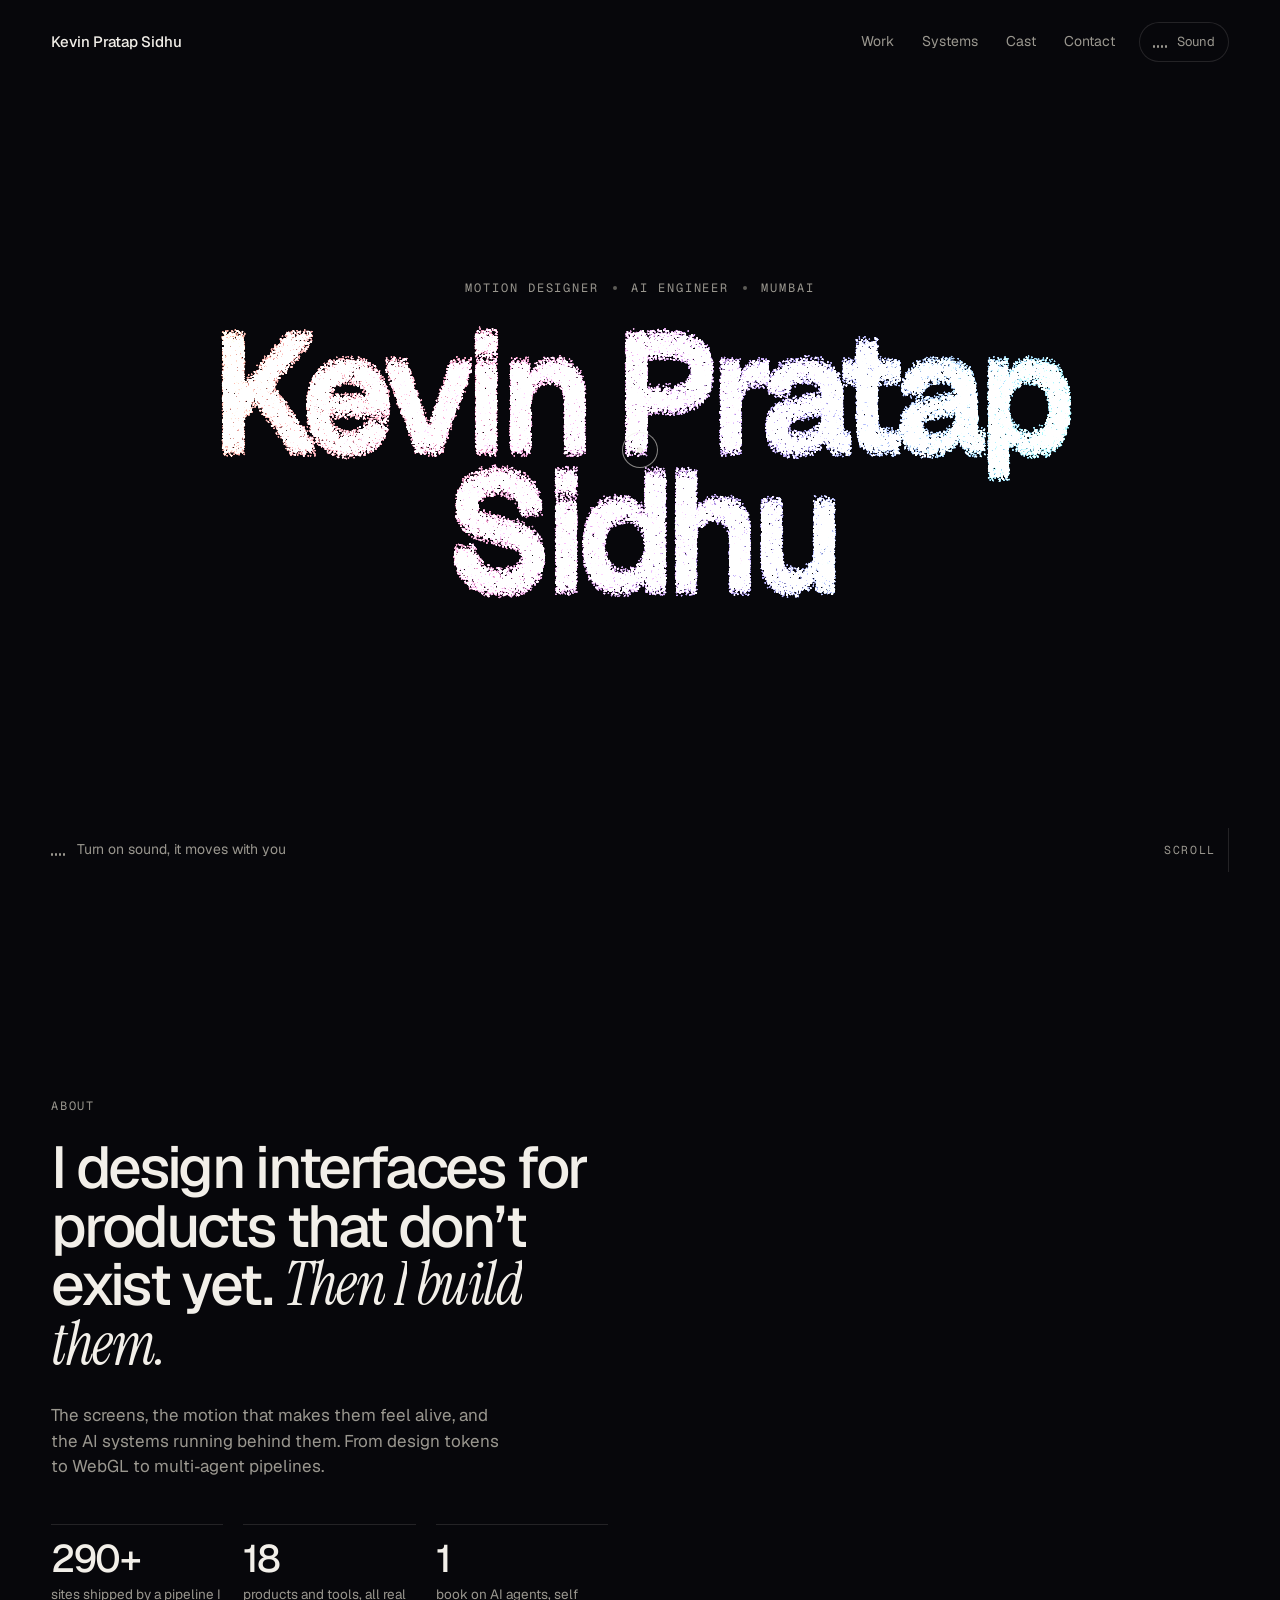
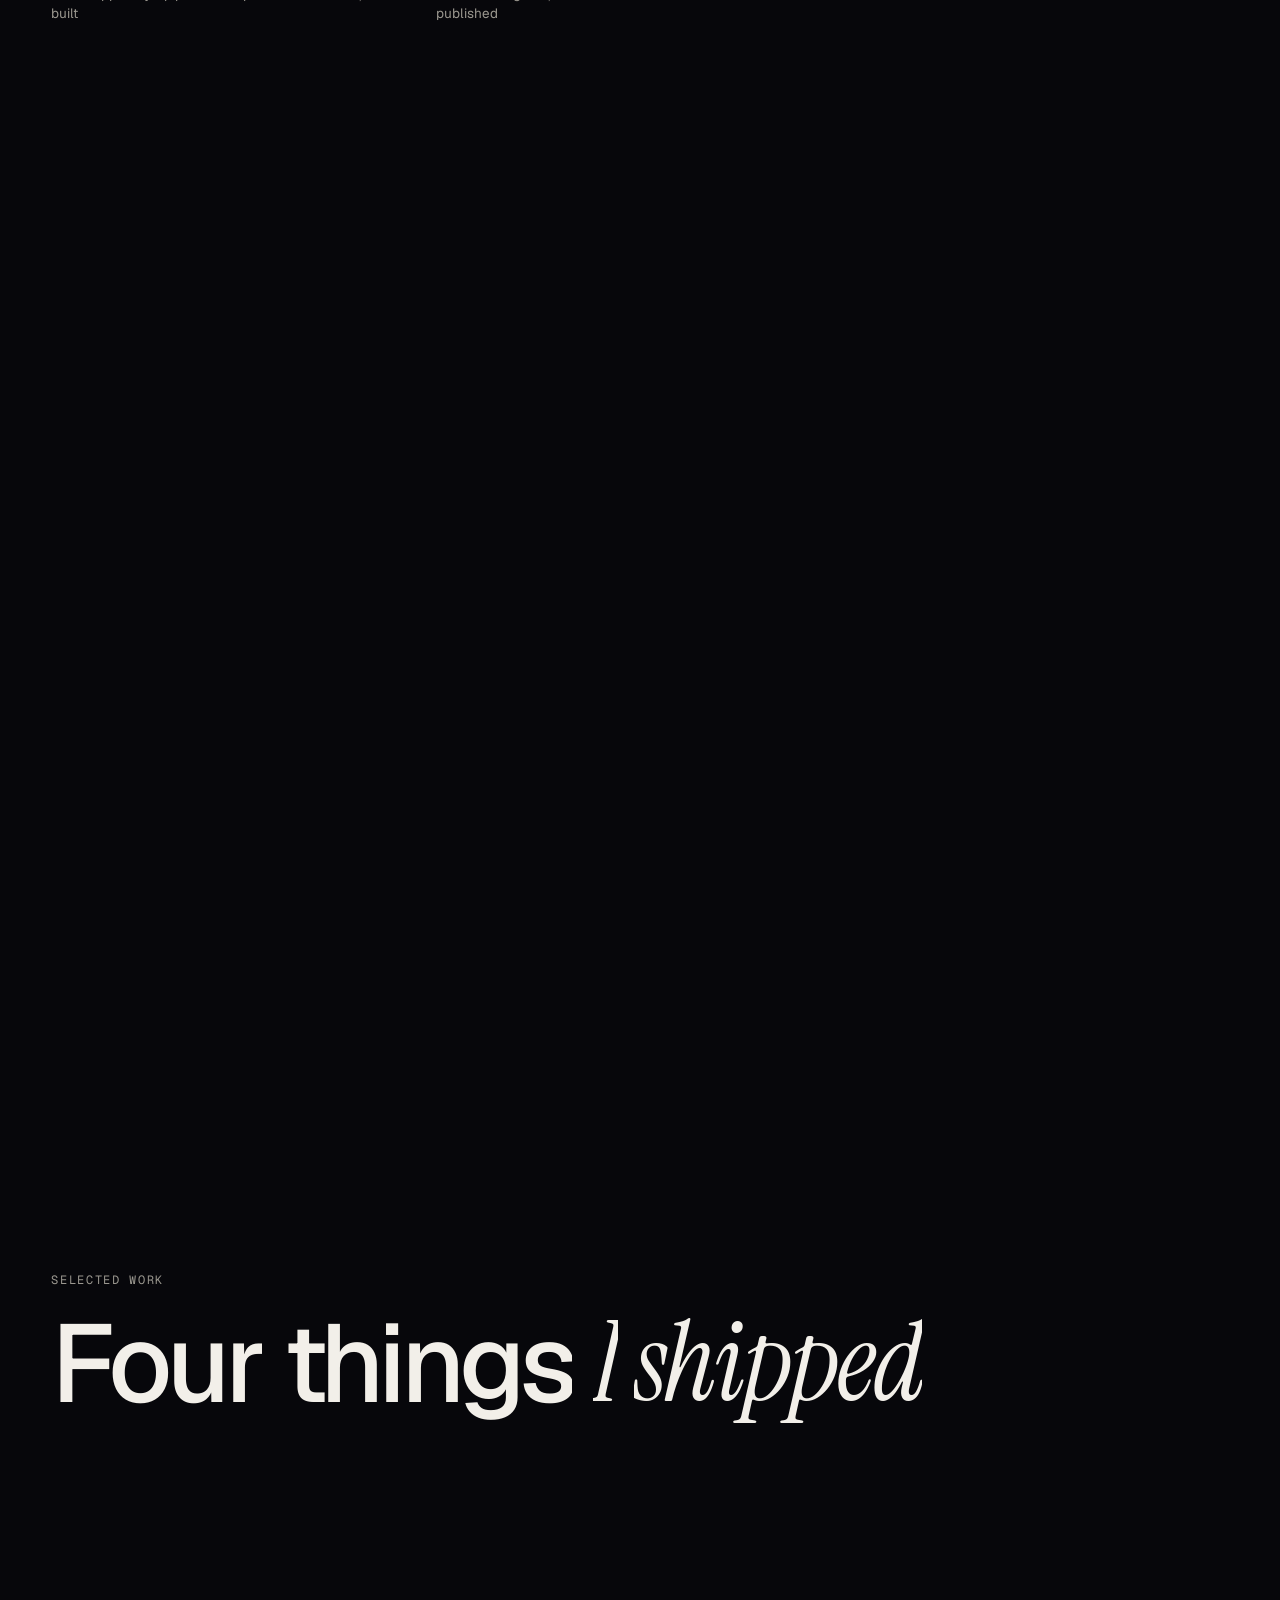
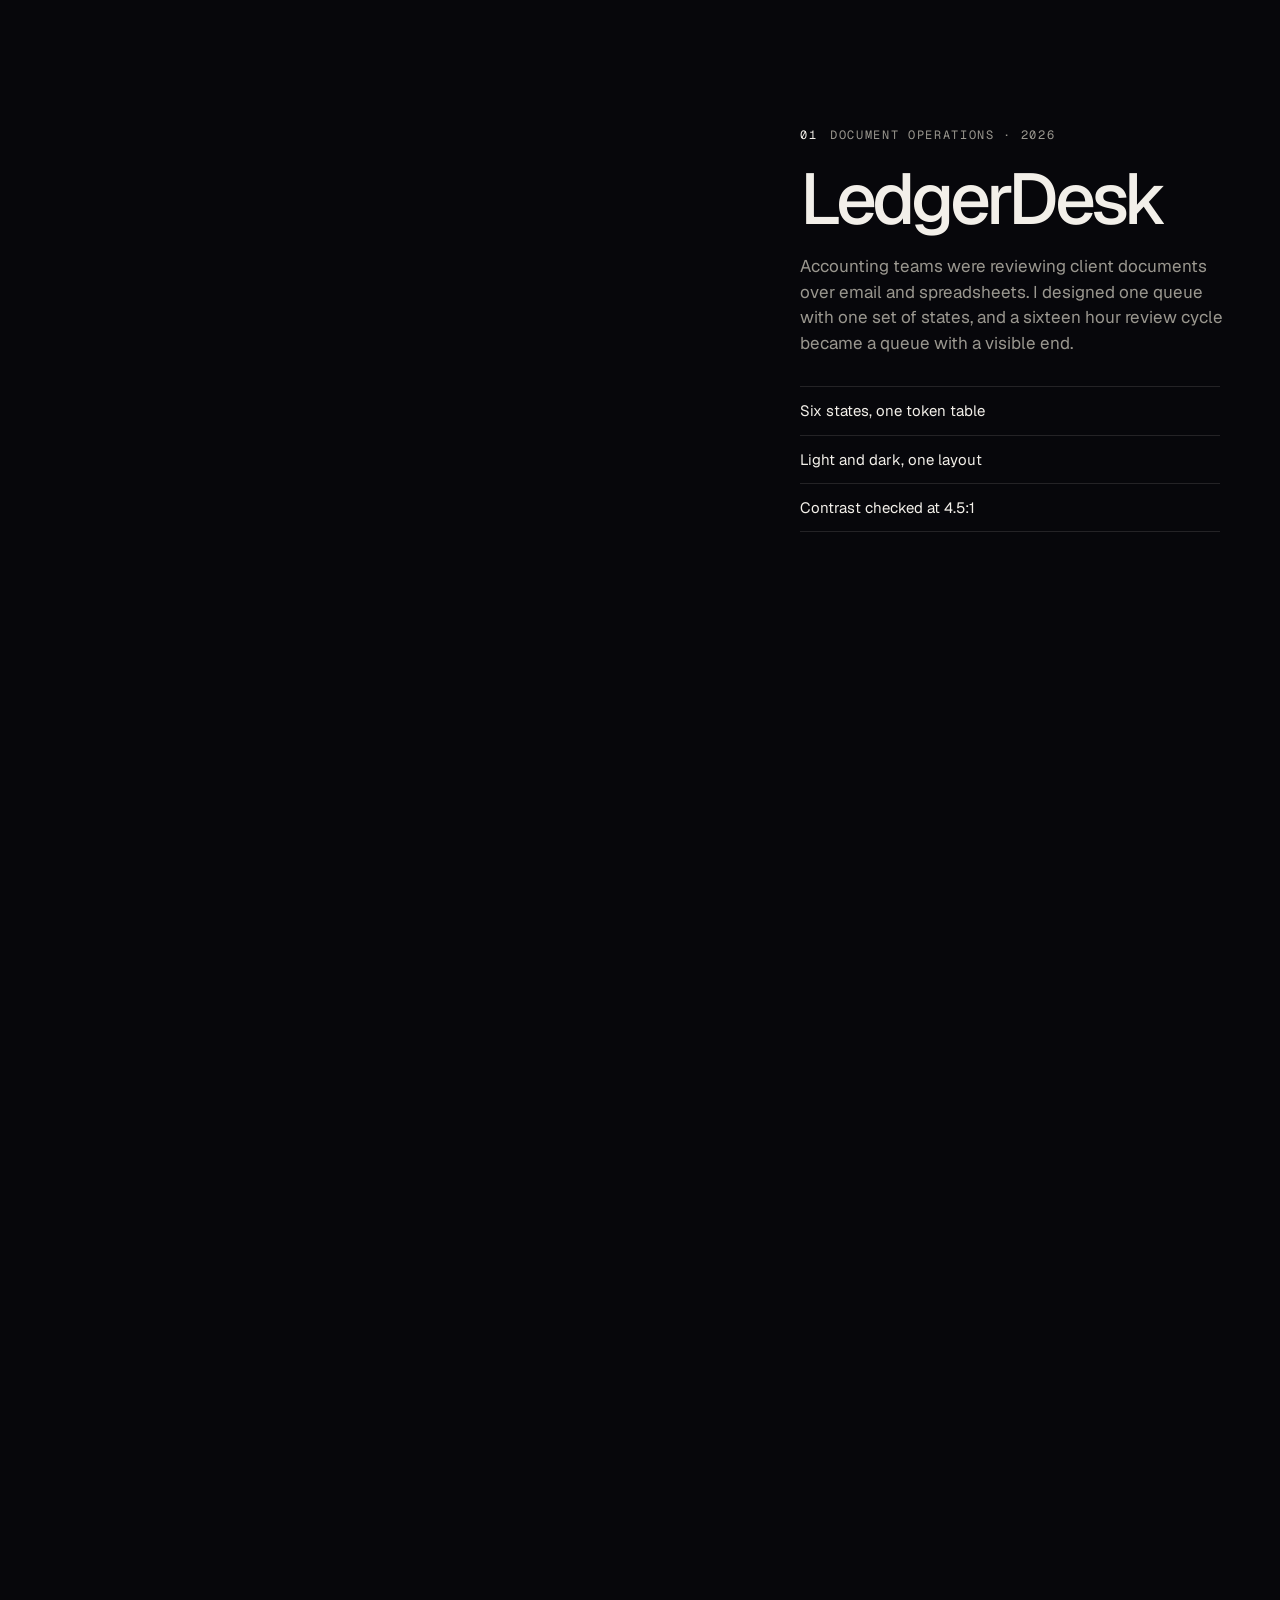
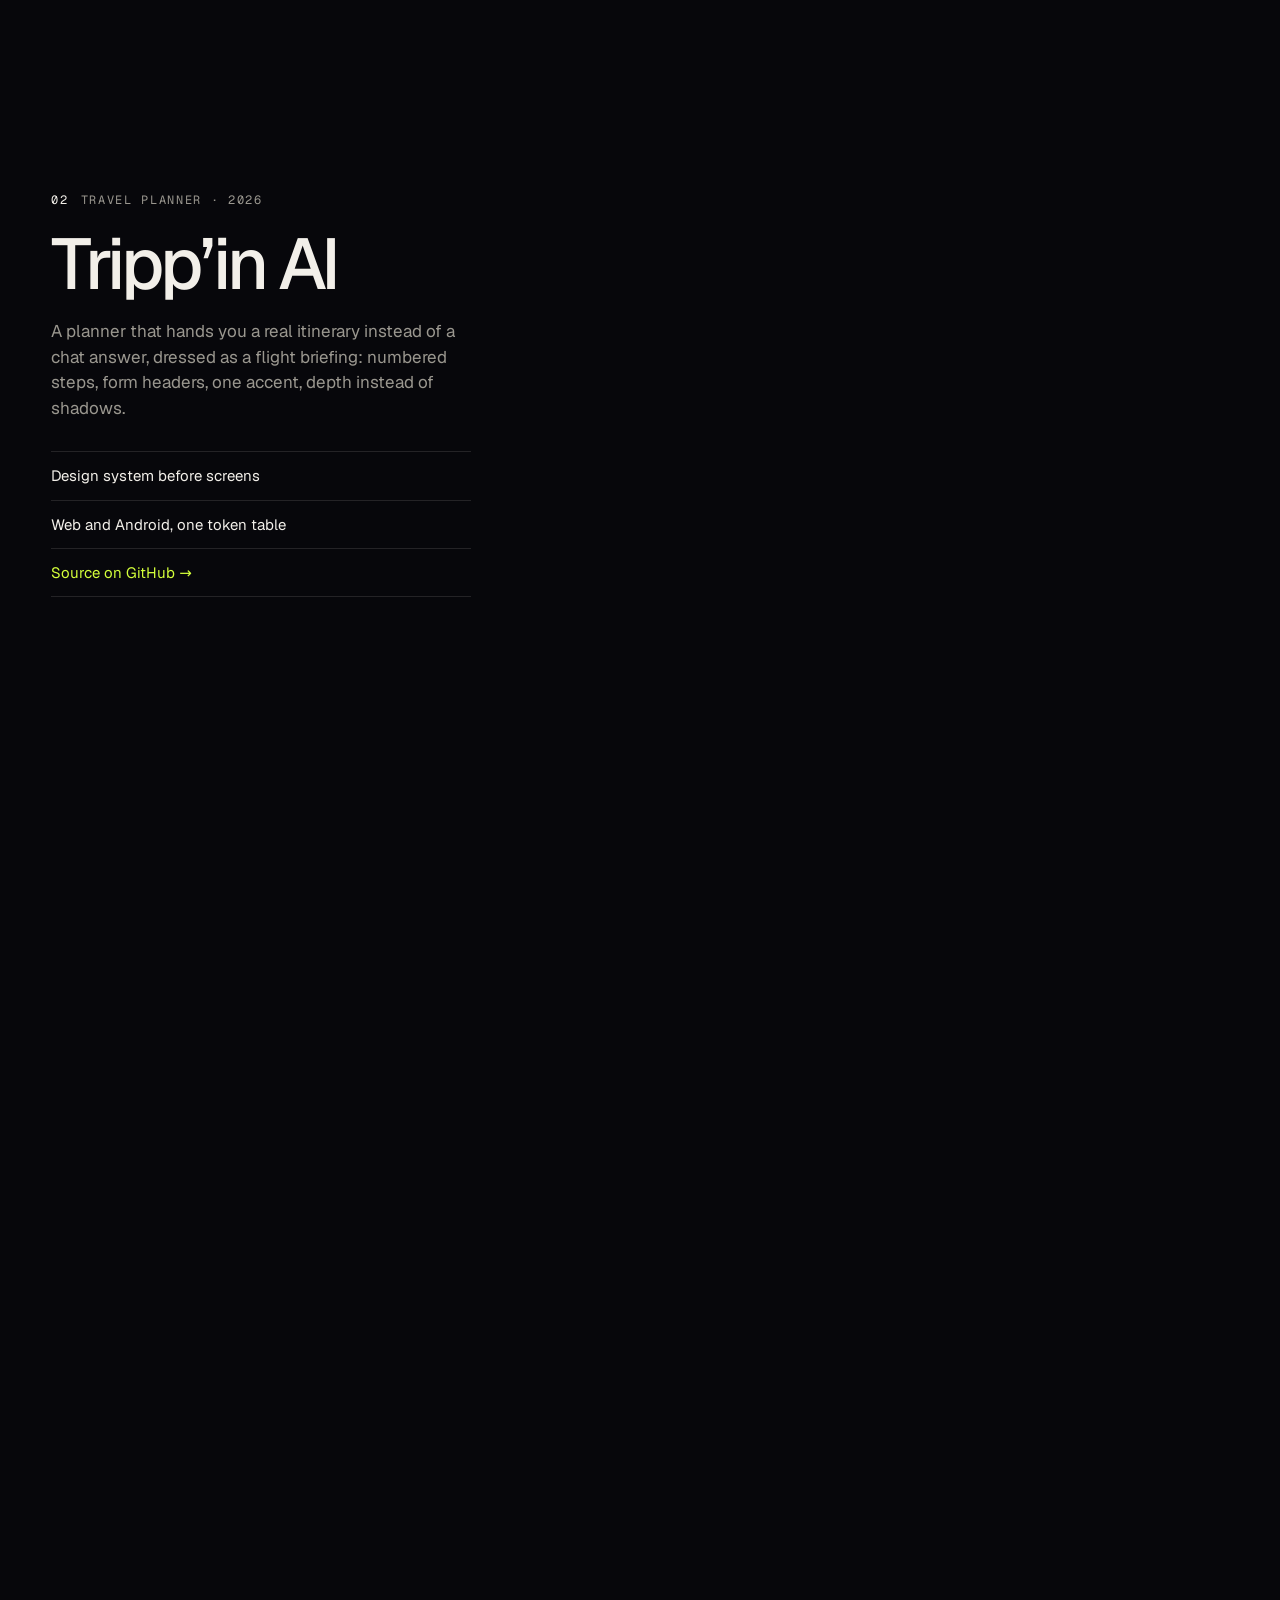
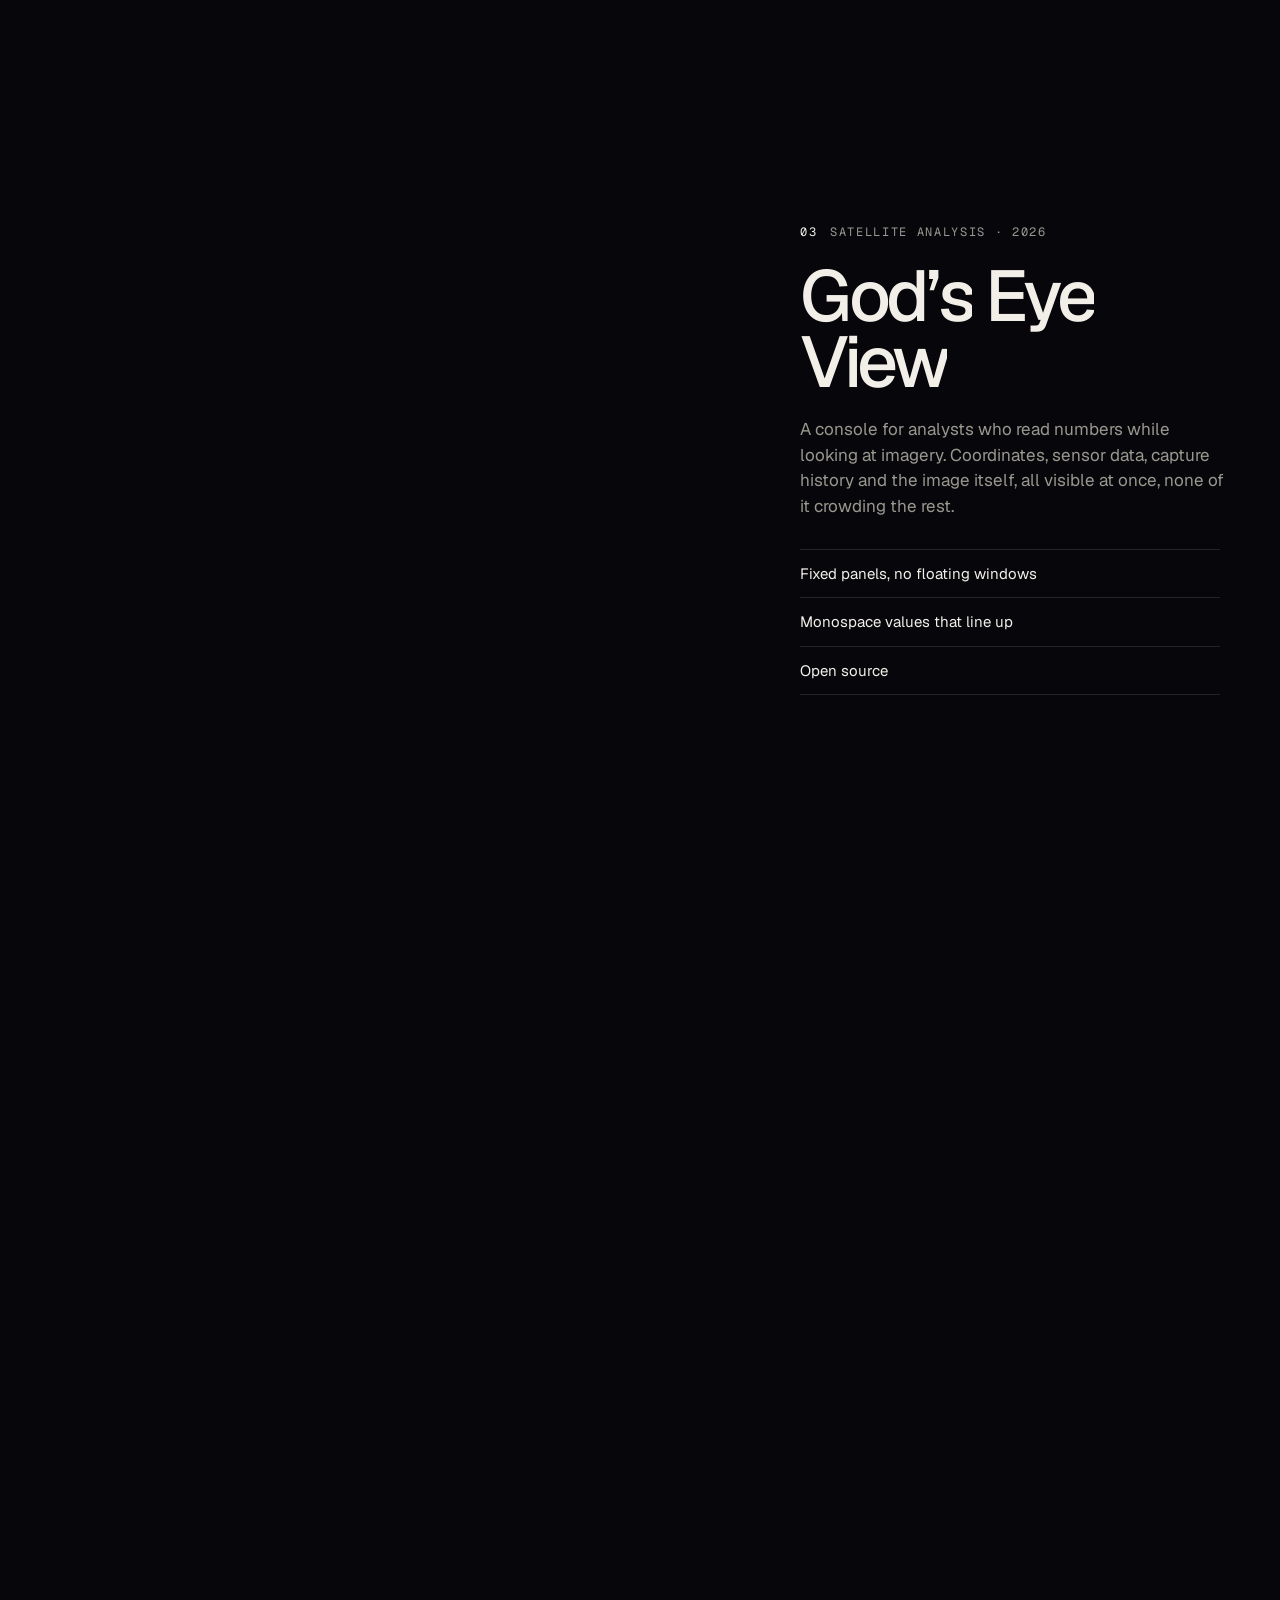
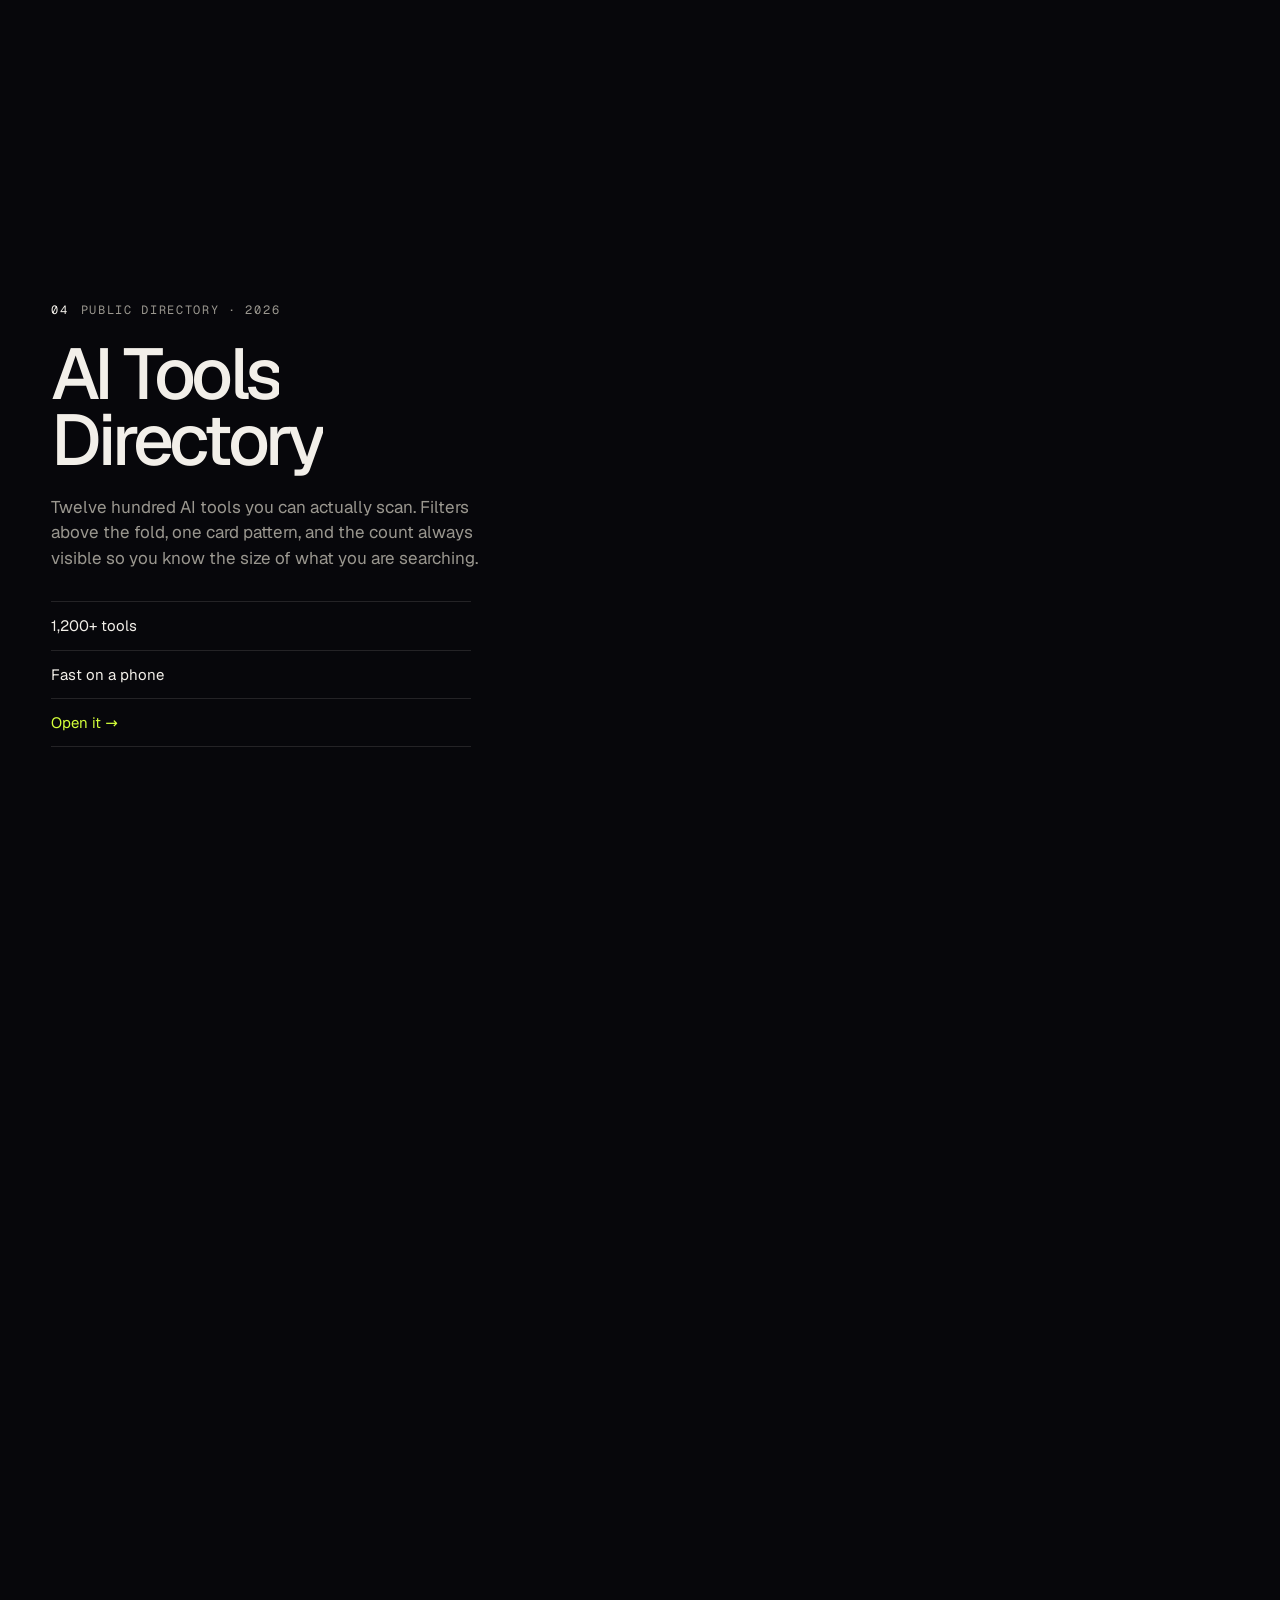
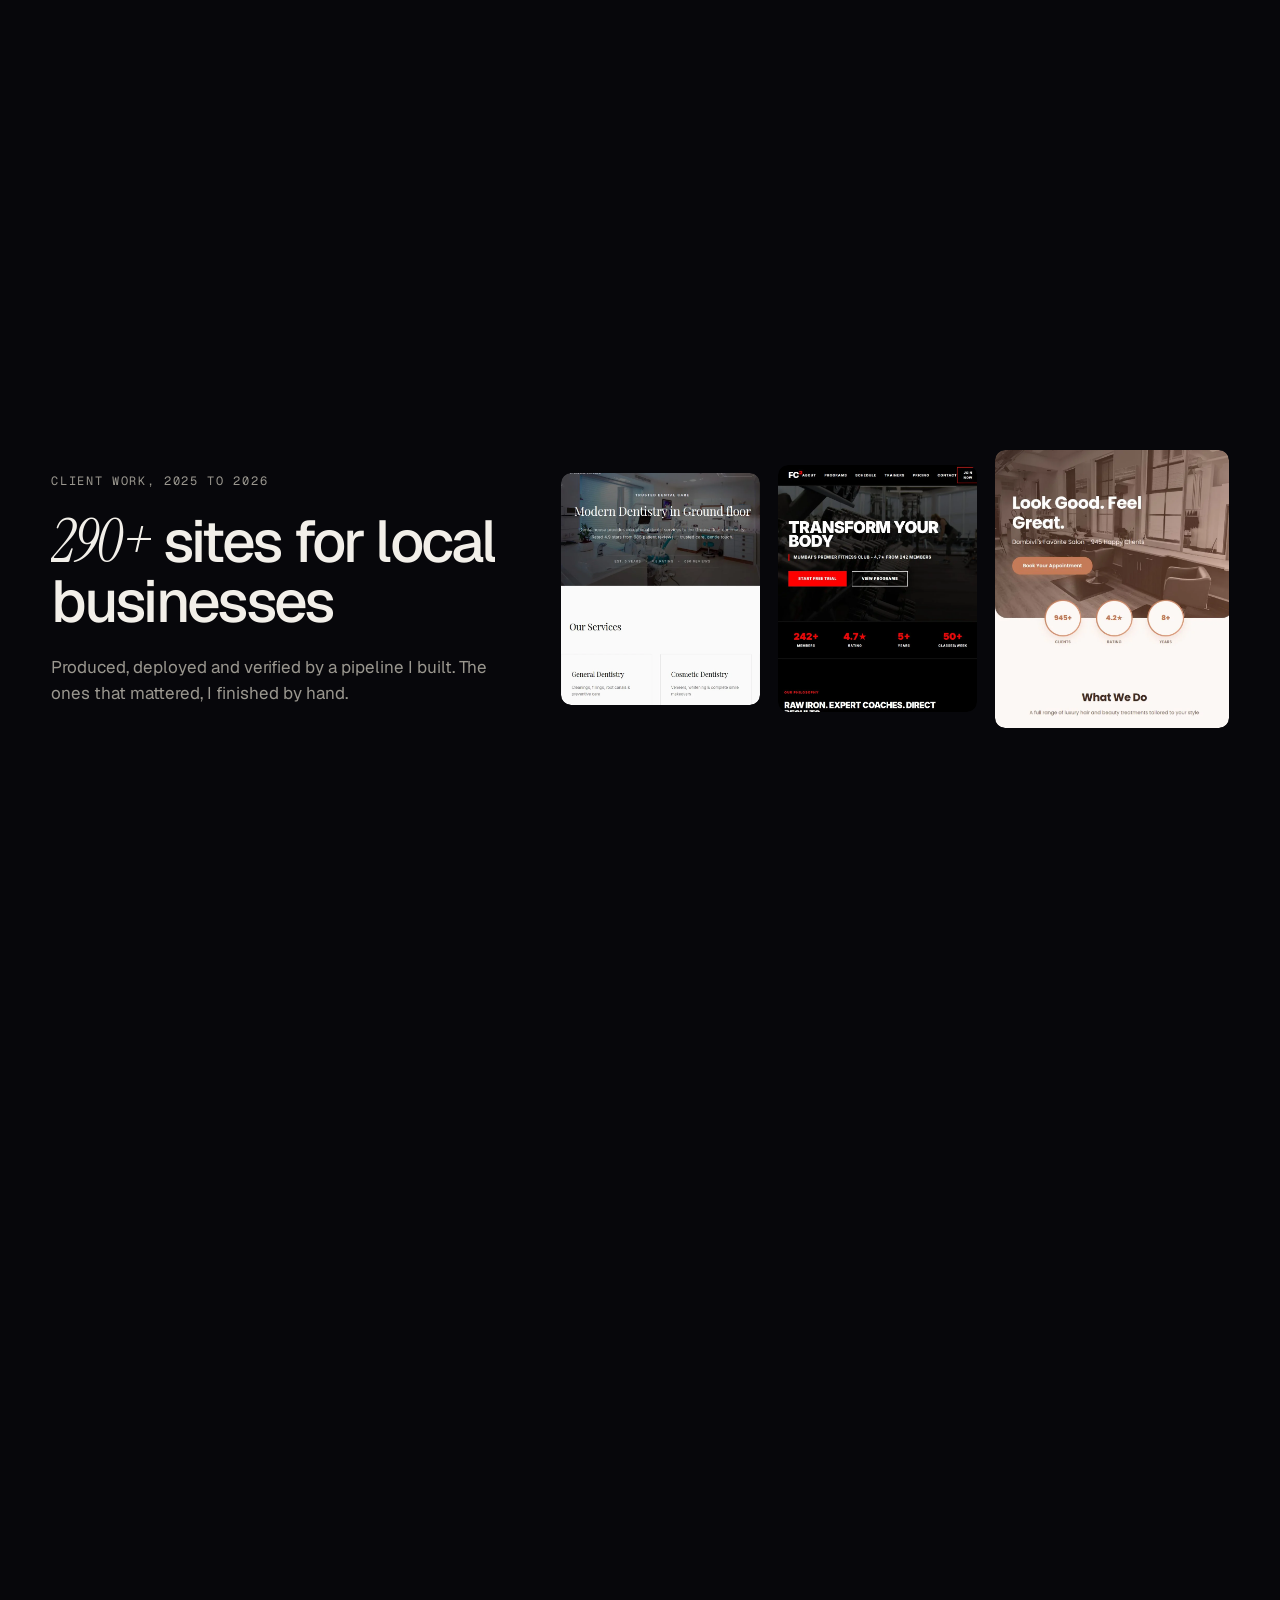
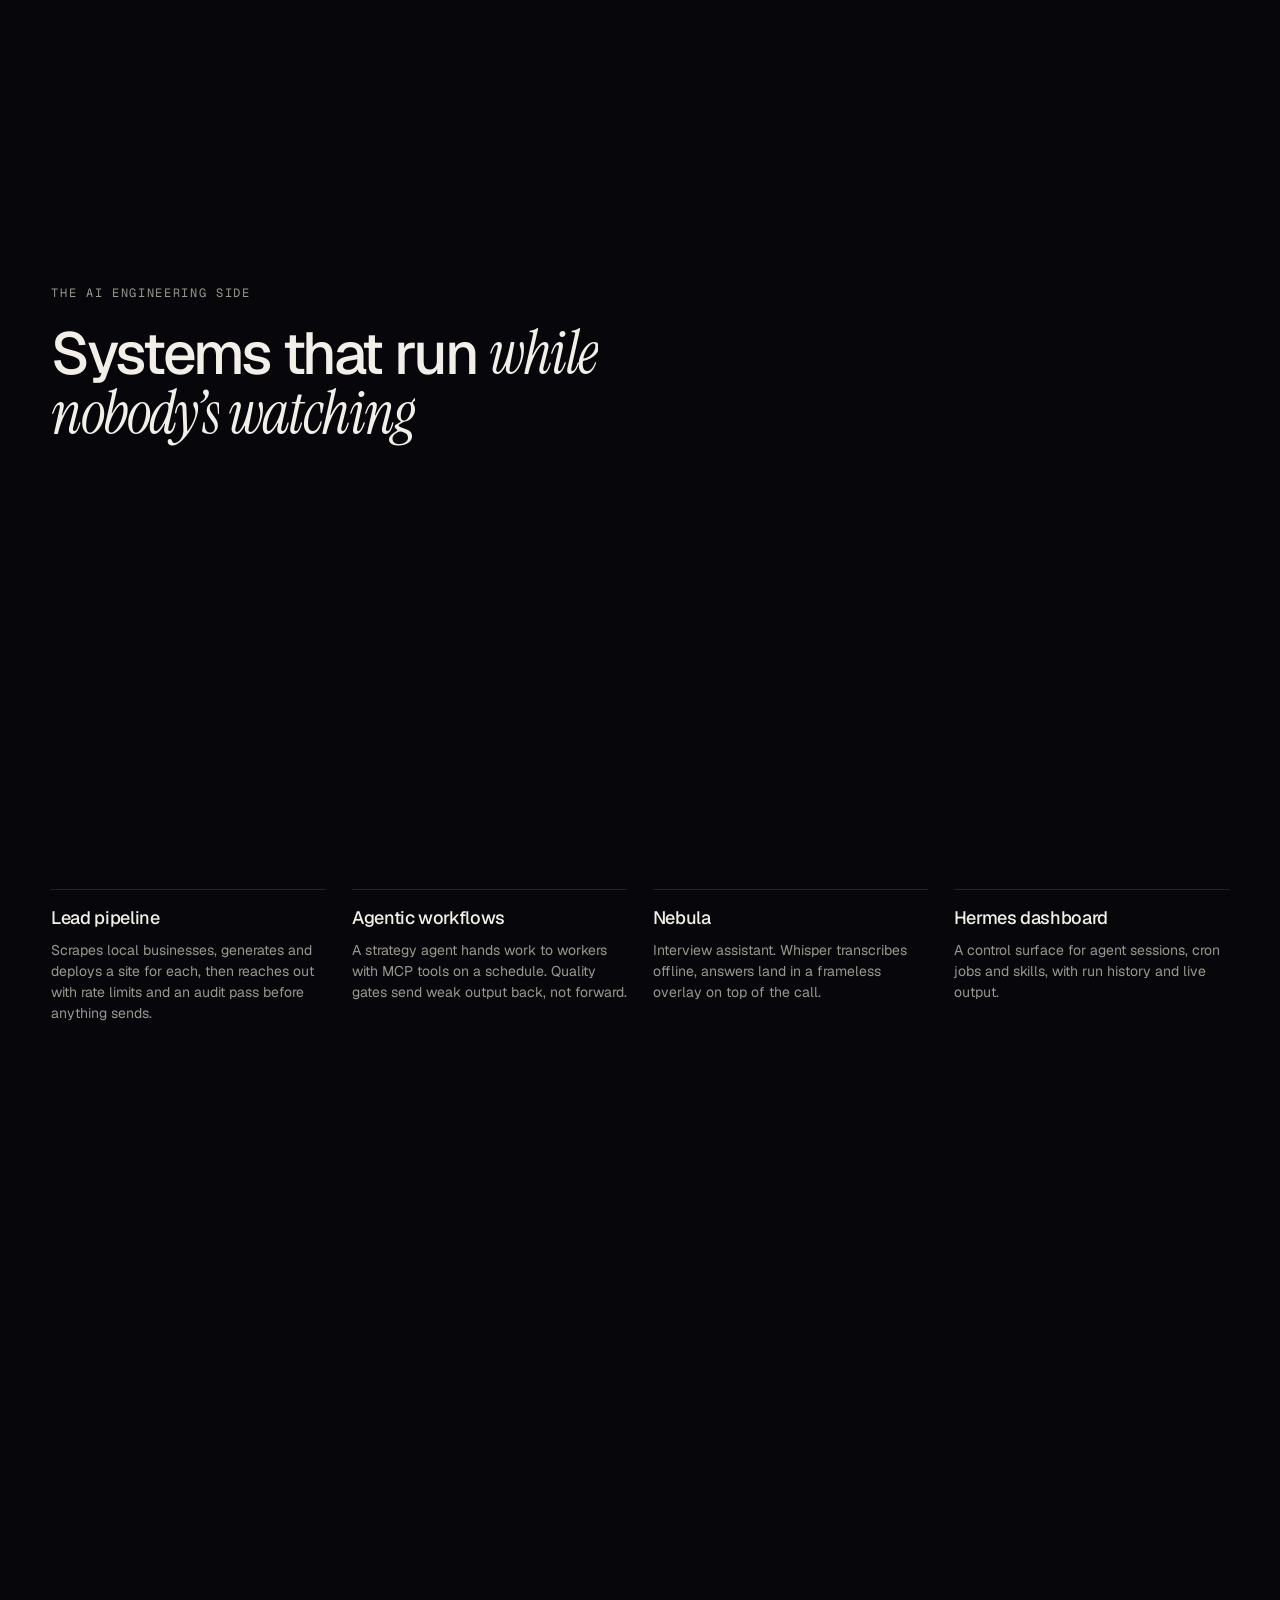
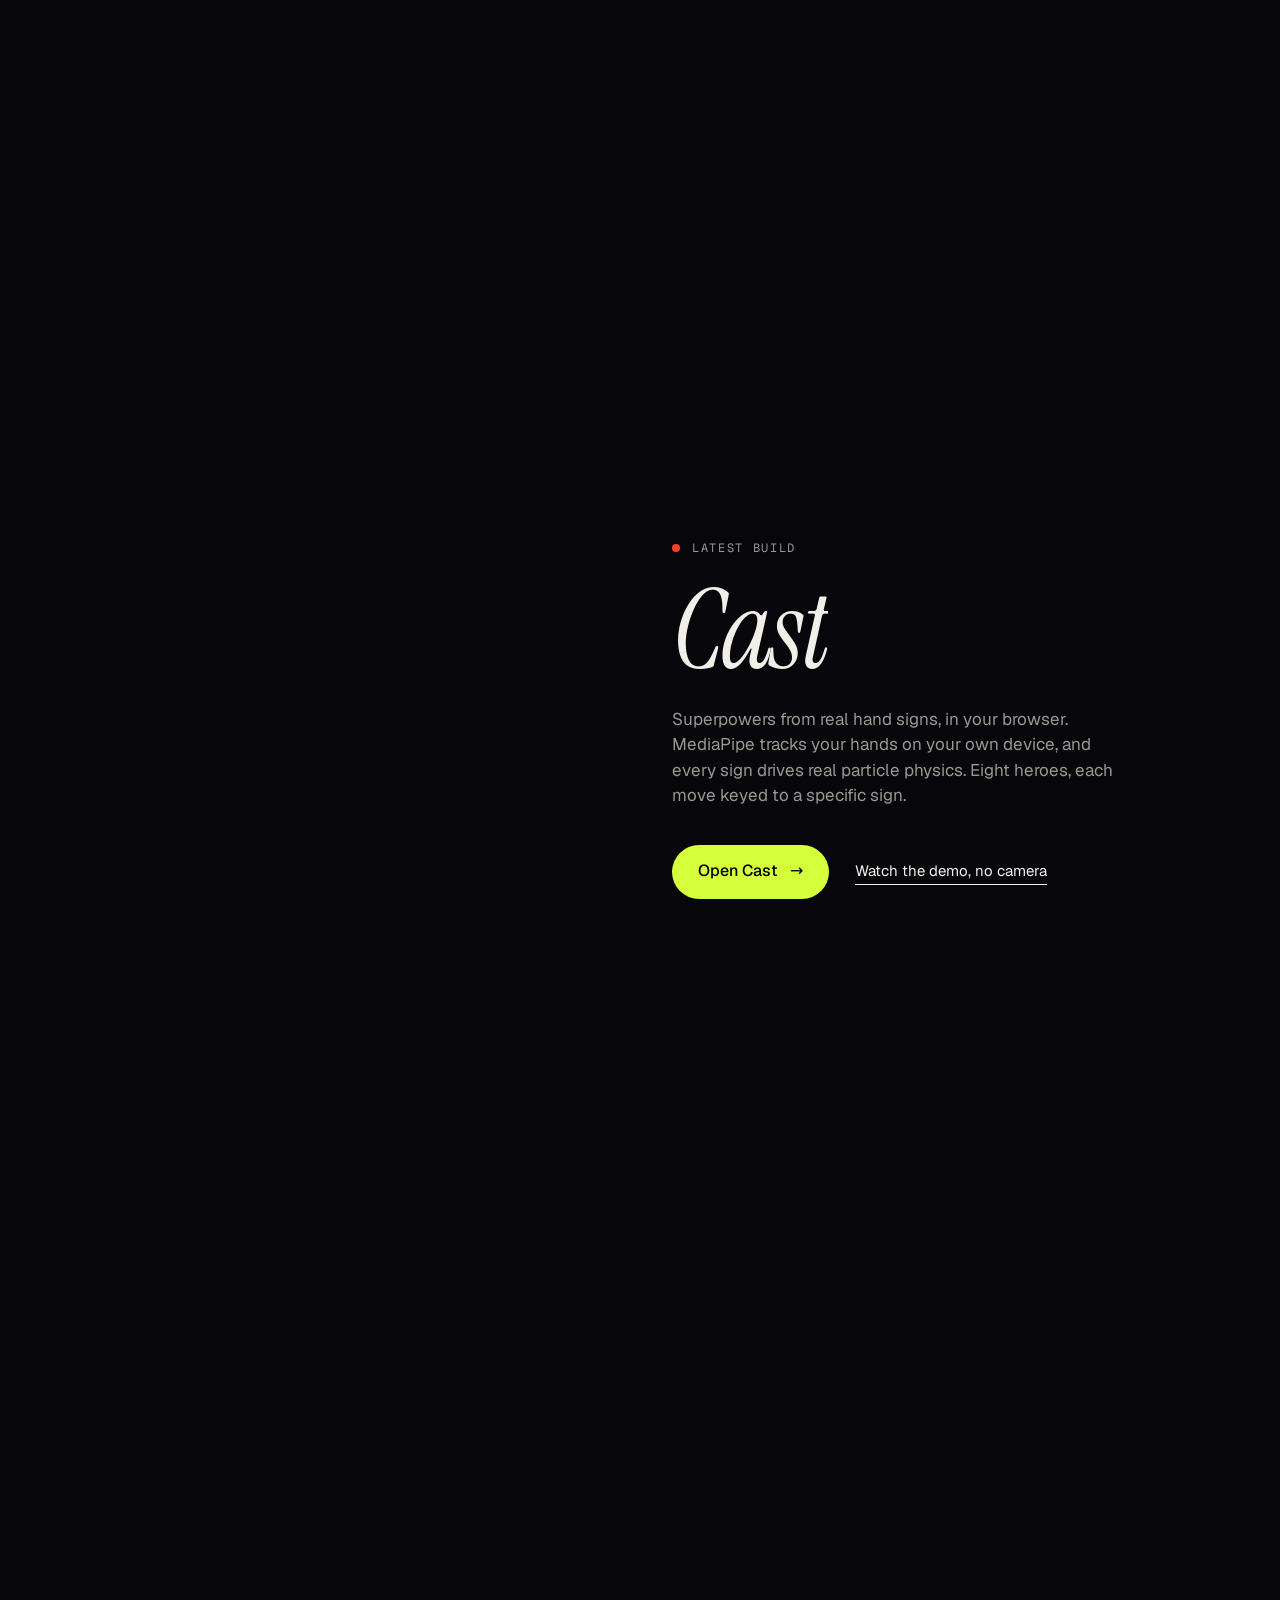
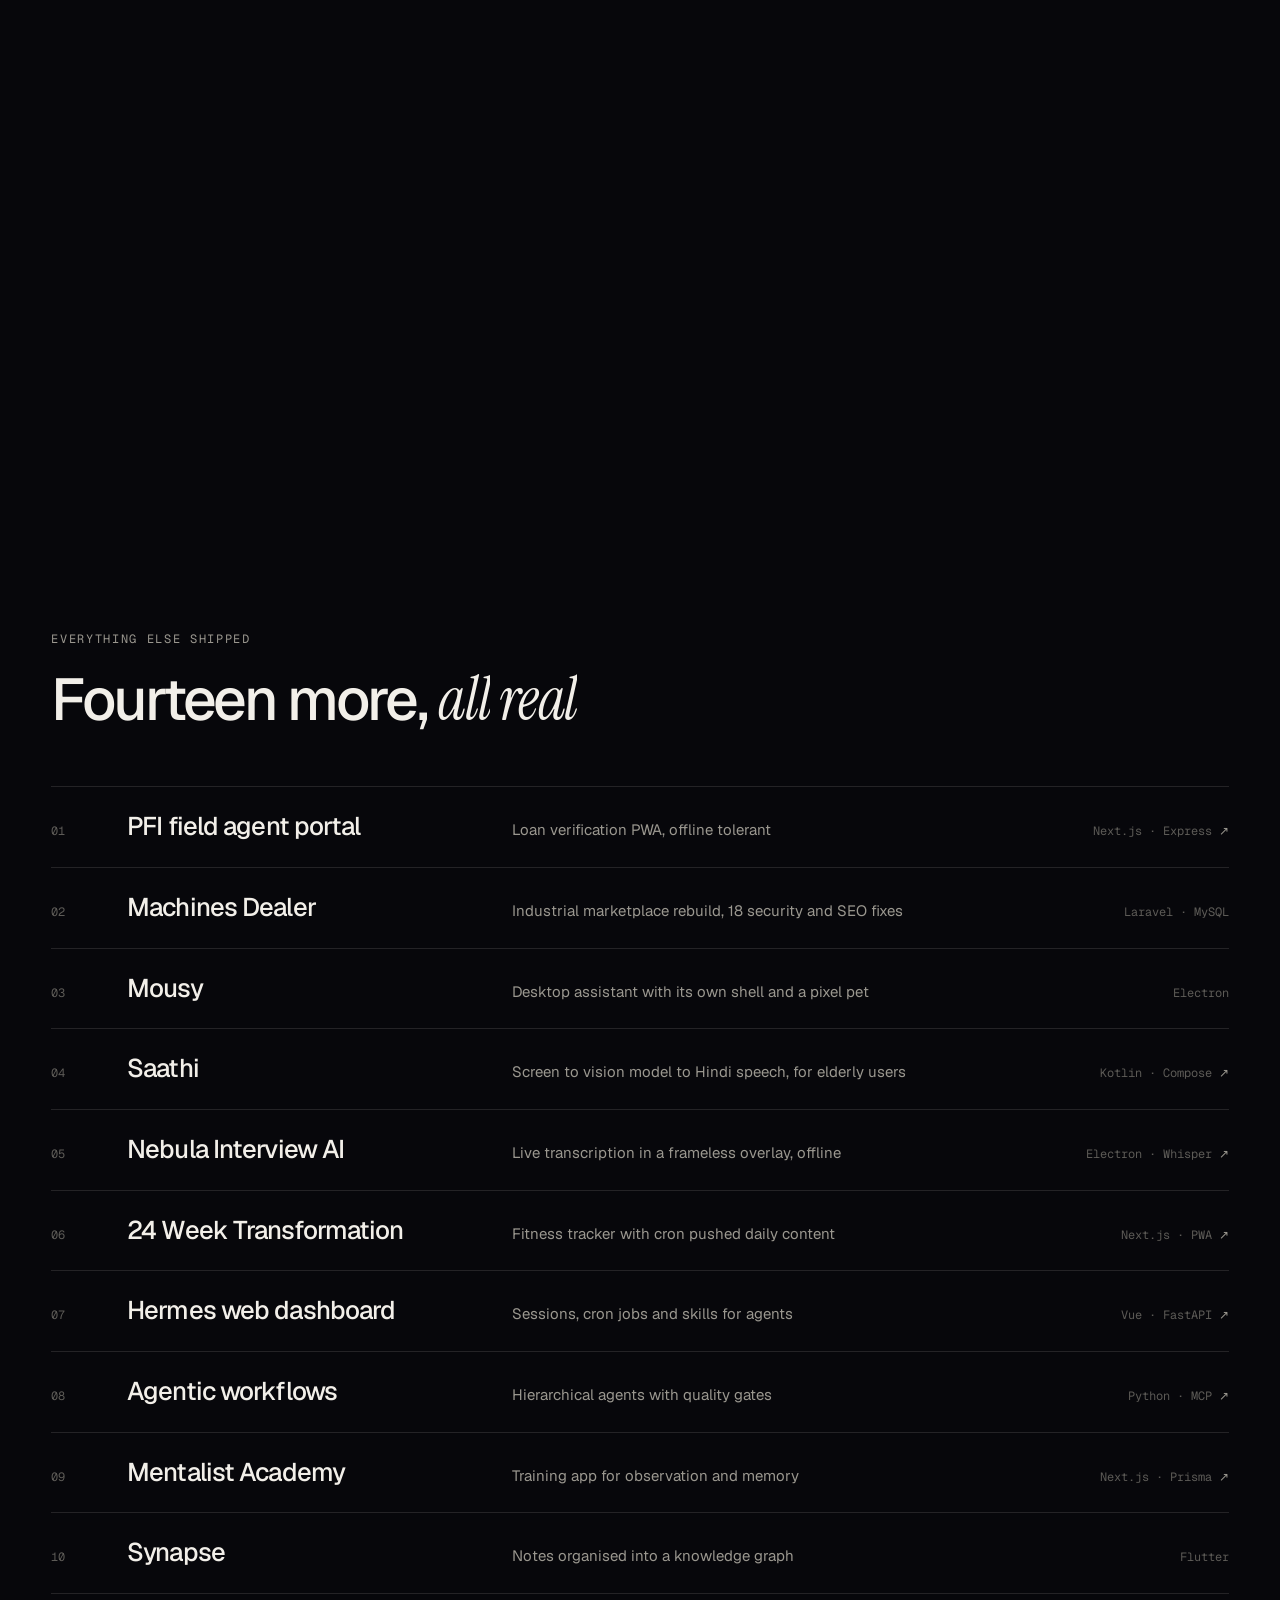
==== commit 8d8b9e80: "Version asset URLs so deploys never mix with cached scripts Co-Authored-By: Claude Opus 5.5 <noreply" ====
--- a/index.html
+++ b/index.html
@@ -15,7 +15,7 @@
 <link rel="icon" href="data:image/svg+xml,%3Csvg xmlns='http://www.w3.org/2000/svg' viewBox='0 0 64 64'%3E%3Crect width='64' height='64' rx='14' fill='%2307070b'/%3E%3Cg fill='%23f2efe9'%3E%3Ccircle cx='20' cy='22' r='3'/%3E%3Ccircle cx='32' cy='18' r='3'/%3E%3Ccircle cx='44' cy='24' r='3'/%3E%3Ccircle cx='24' cy='38' r='3'/%3E%3Ccircle cx='40' cy='42' r='3'/%3E%3C/g%3E%3Ccircle cx='32' cy='31' r='4' fill='%23d4ff3a'/%3E%3C/svg%3E">
 <link rel="preload" href="assets/fonts/geist-latin-600-normal.woff2" as="font" type="font/woff2" crossorigin>
 <link rel="preload" href="assets/fonts/instrument-serif-latin-400-italic.woff2" as="font" type="font/woff2" crossorigin>
-<link rel="stylesheet" href="assets/css/site.css">
+<link rel="stylesheet" href="assets/css/site.css?v=174205">
 <script>document.documentElement.classList.replace('no-js','js');</script>
 </head>
 <body>
@@ -214,7 +214,7 @@
 
 </main>
 
-<script src="assets/vendor/lenis.min.js" defer></script>
-<script type="module" src="assets/js/main.js"></script>
+<script src="assets/vendor/lenis.min.js?v=174205" defer></script>
+<script type="module" src="assets/js/main.js?v=174205"></script>
 </body>
 </html>
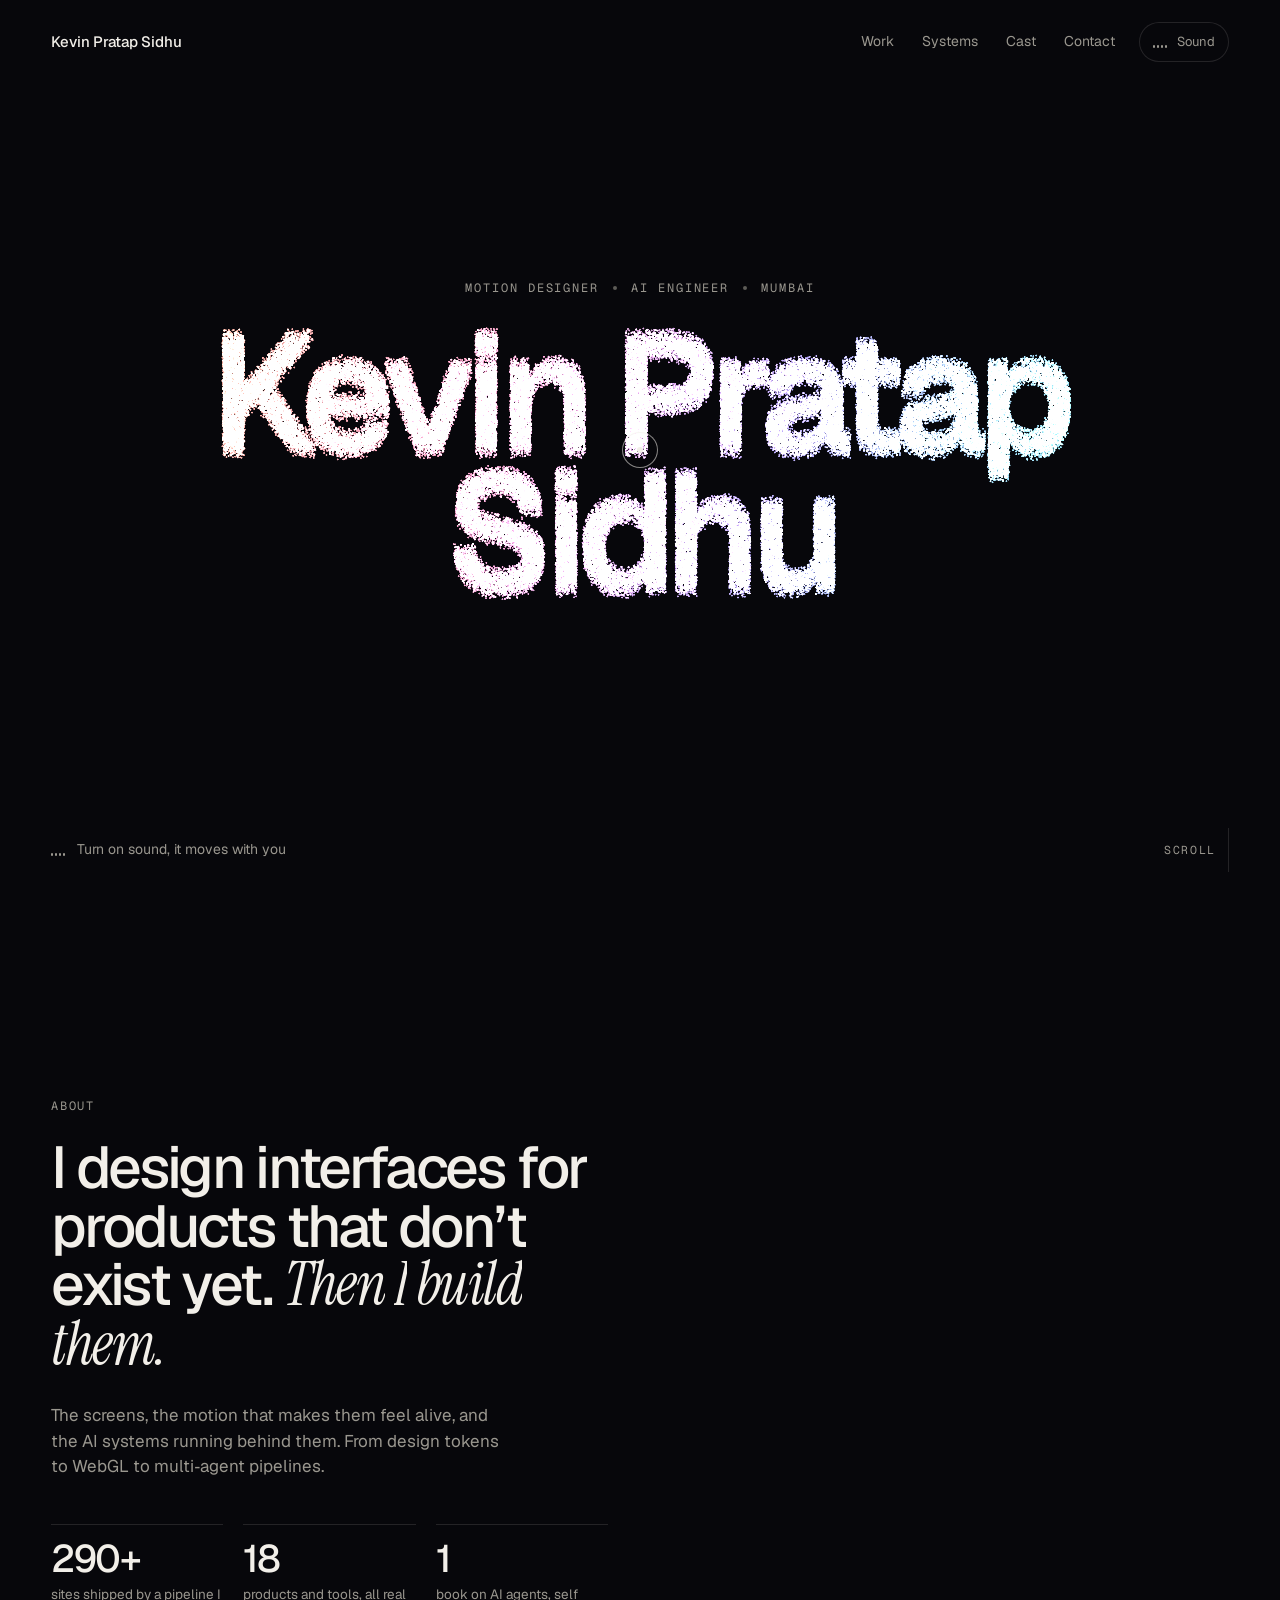
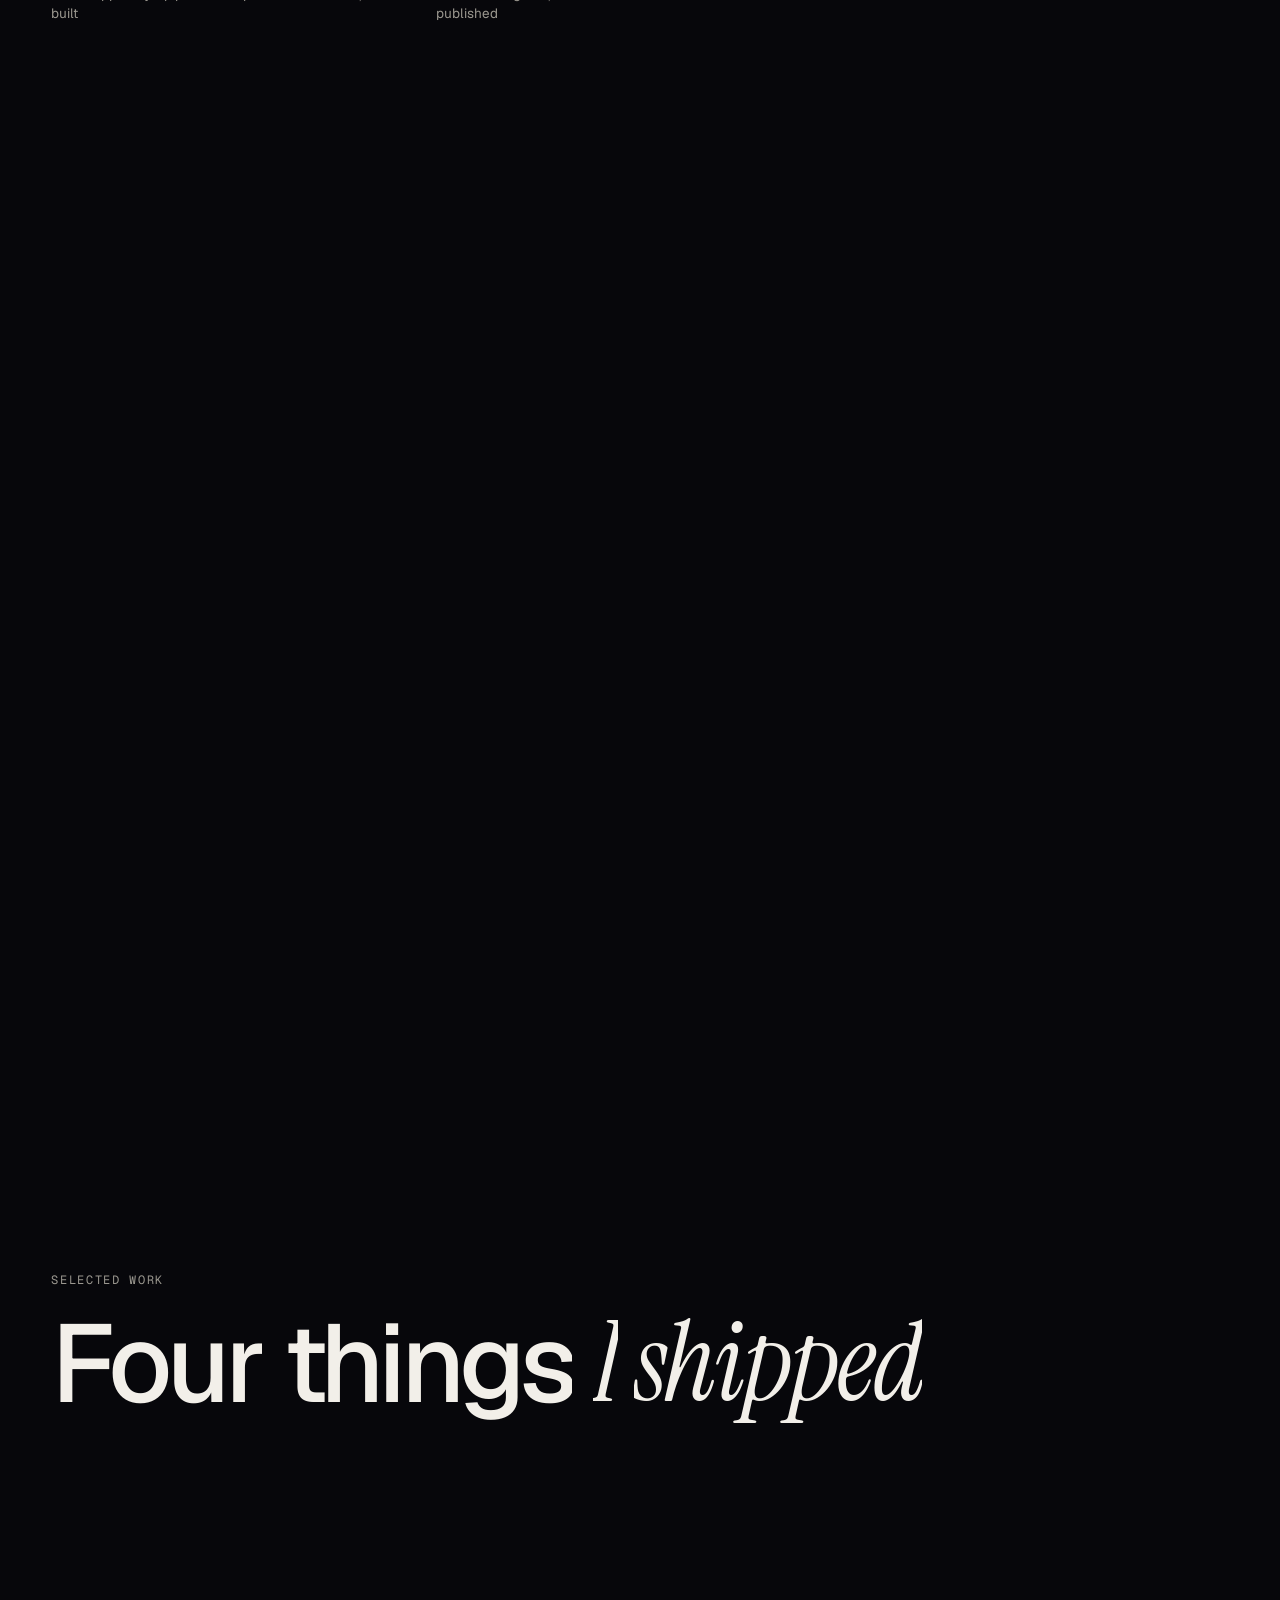
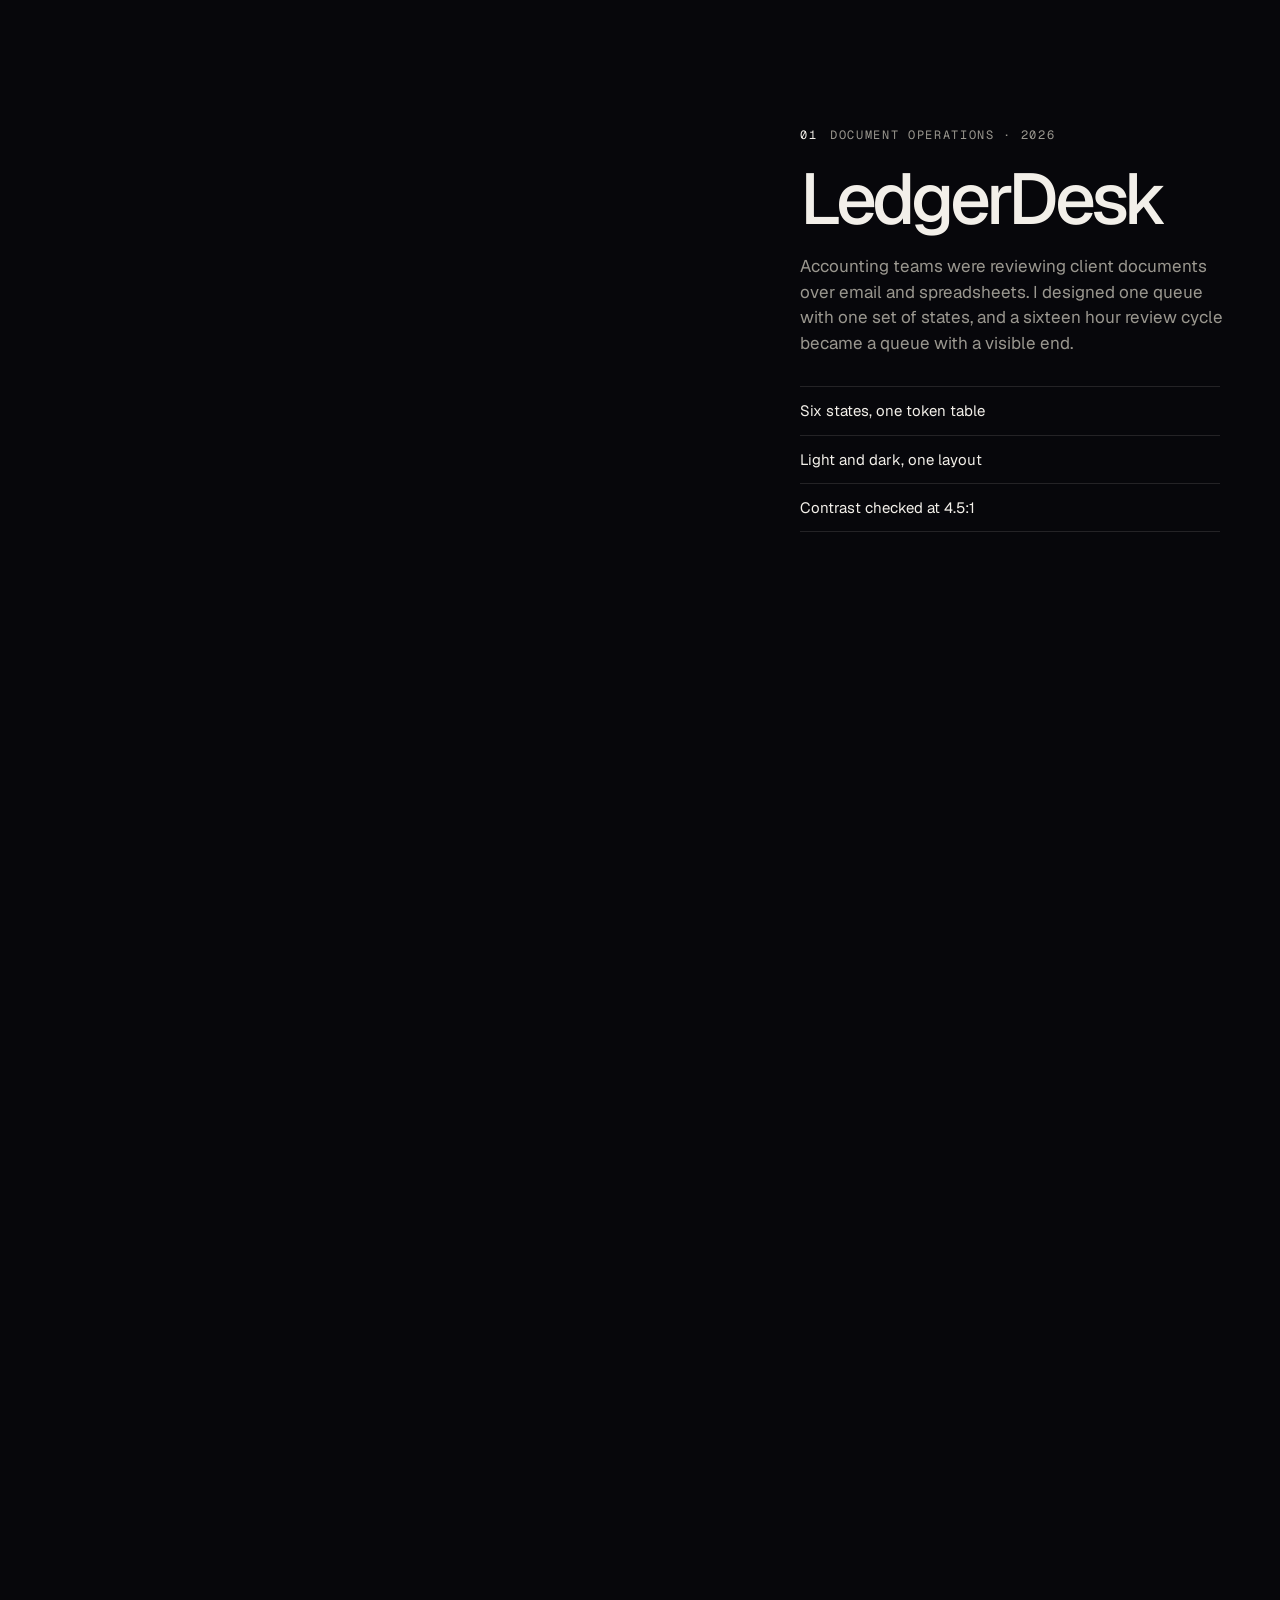
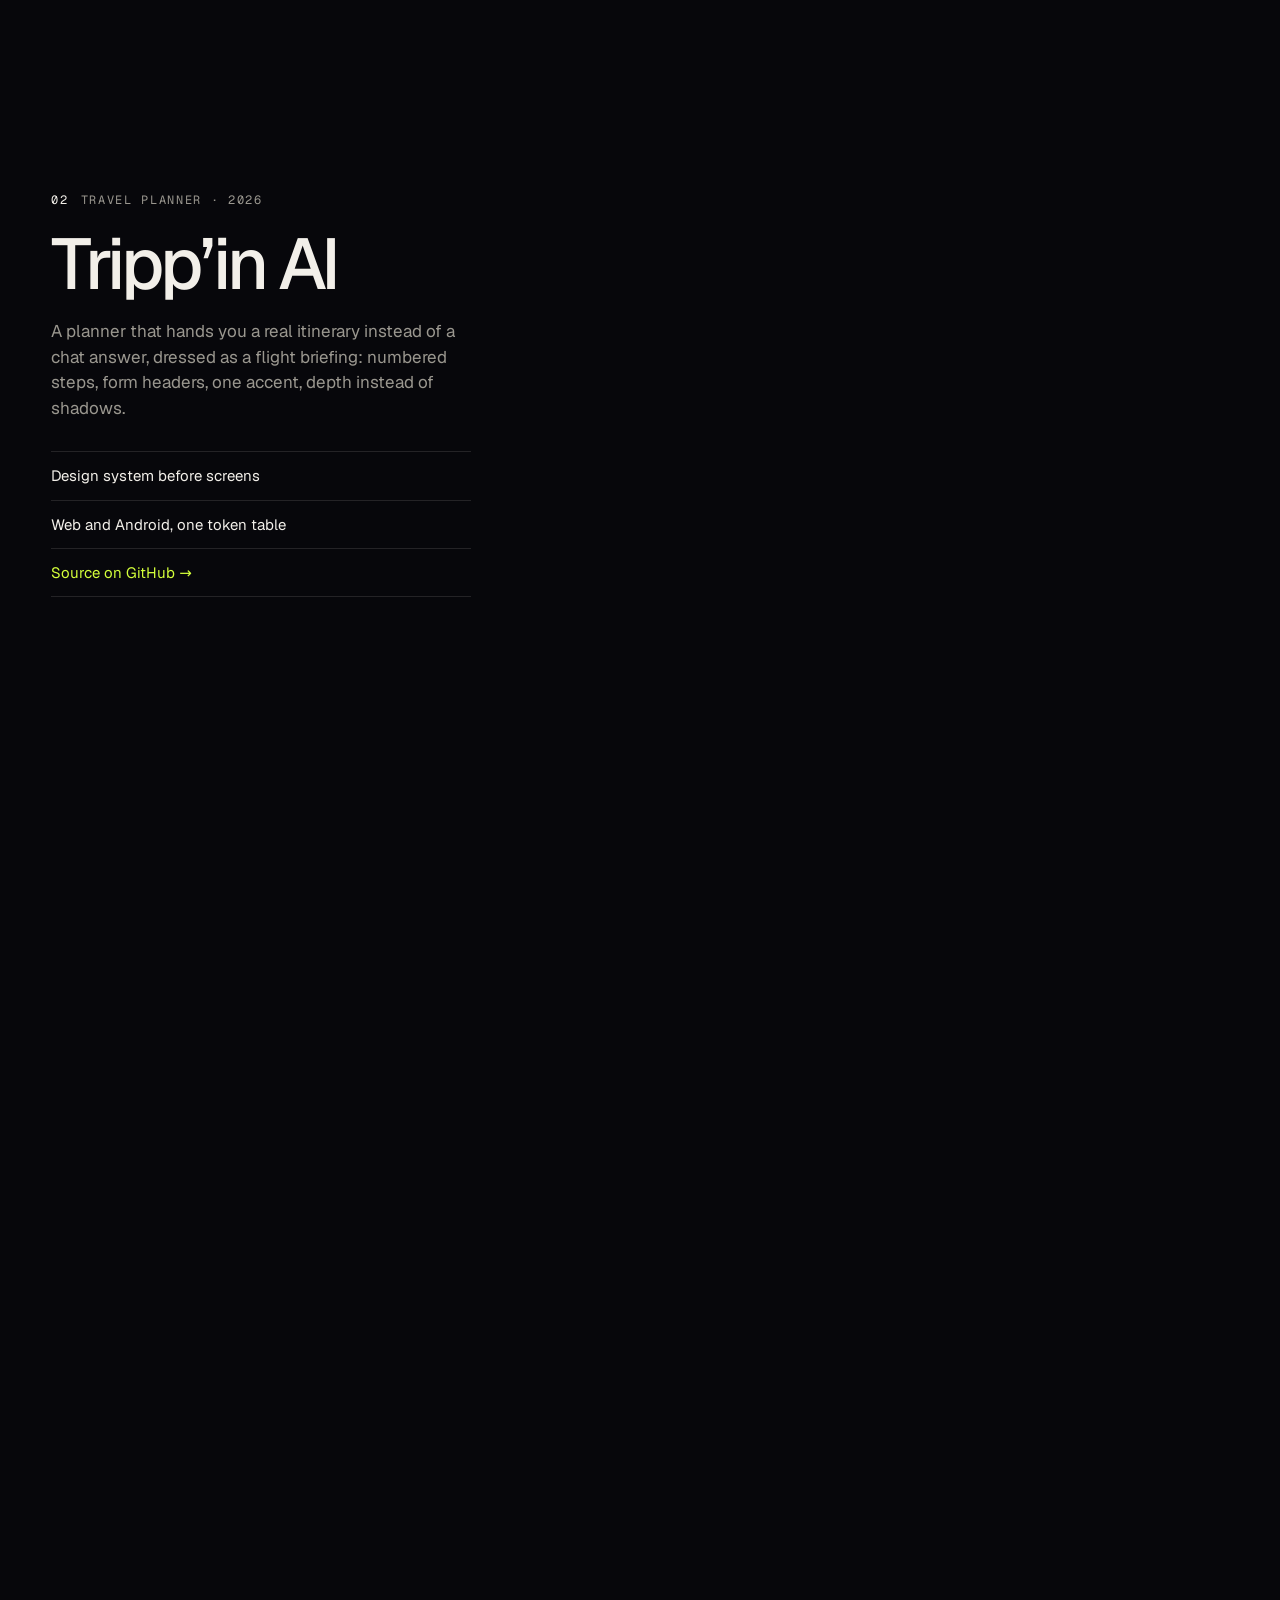
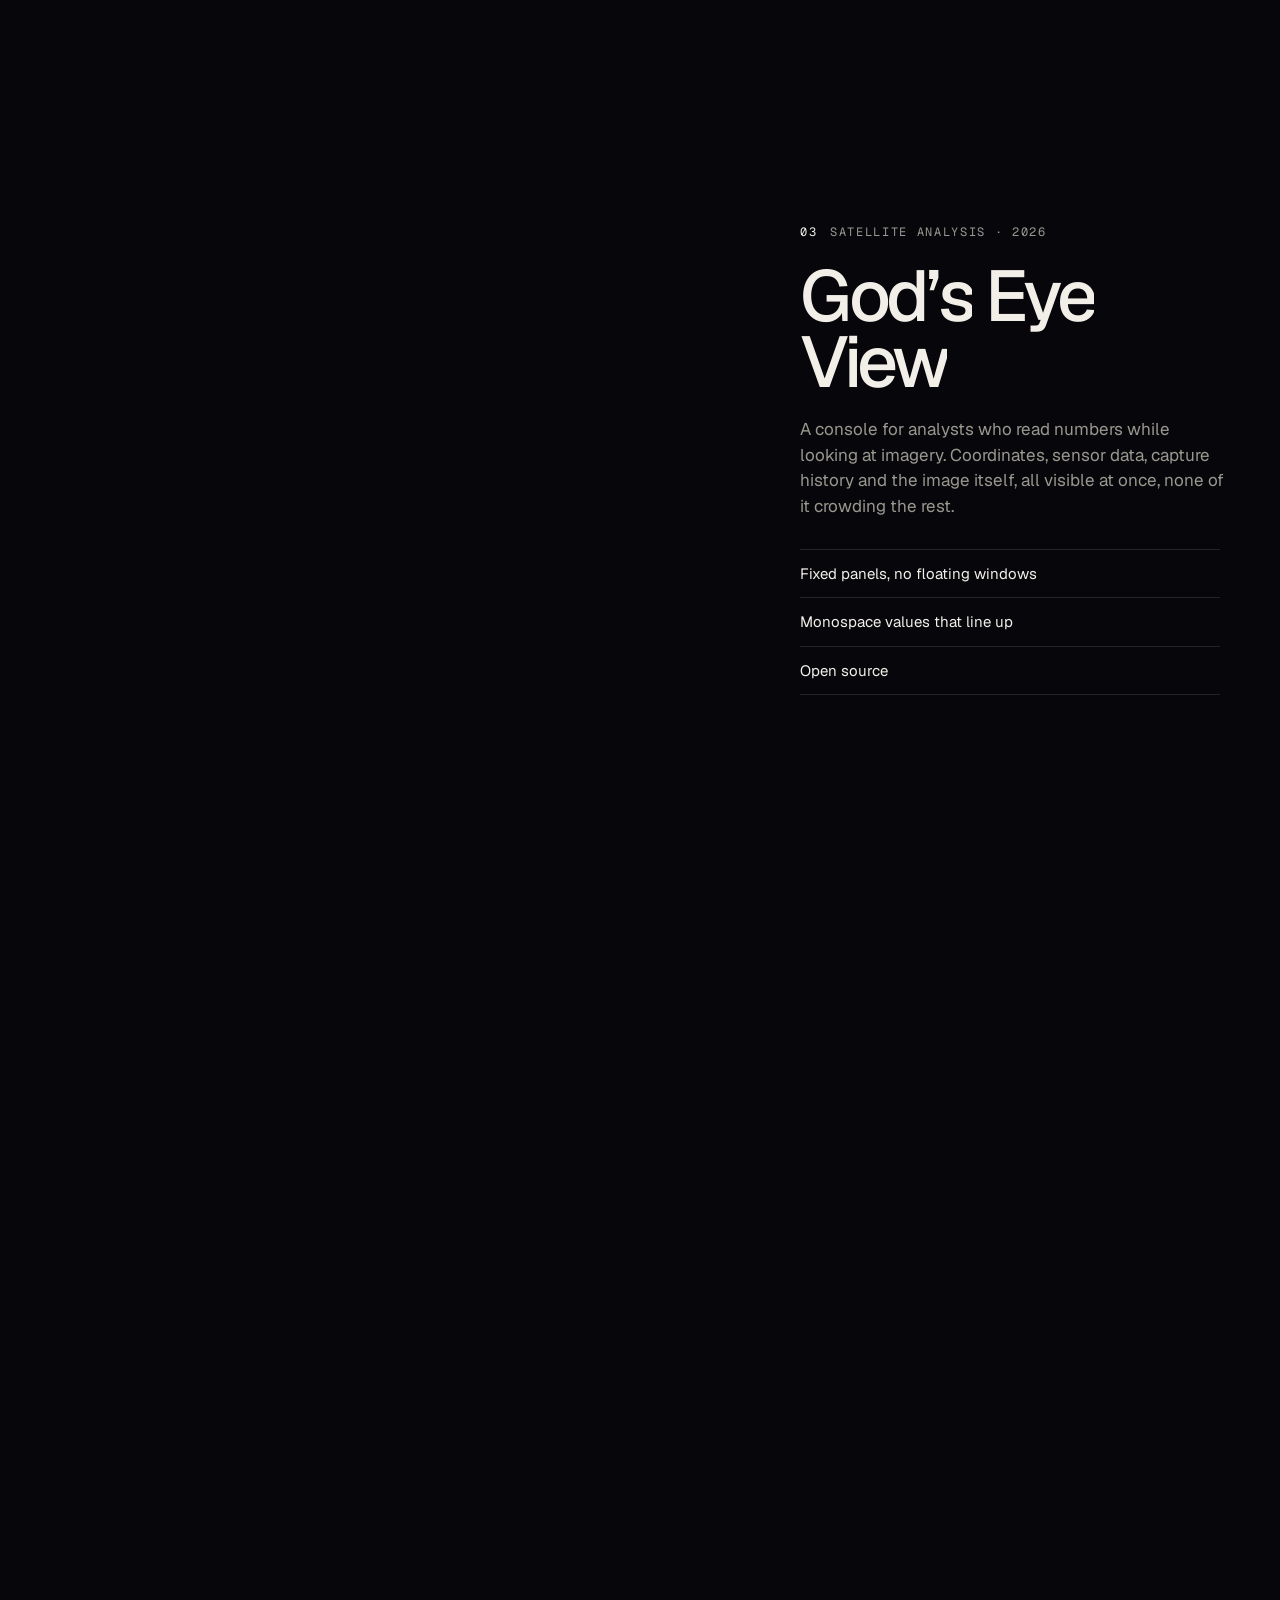
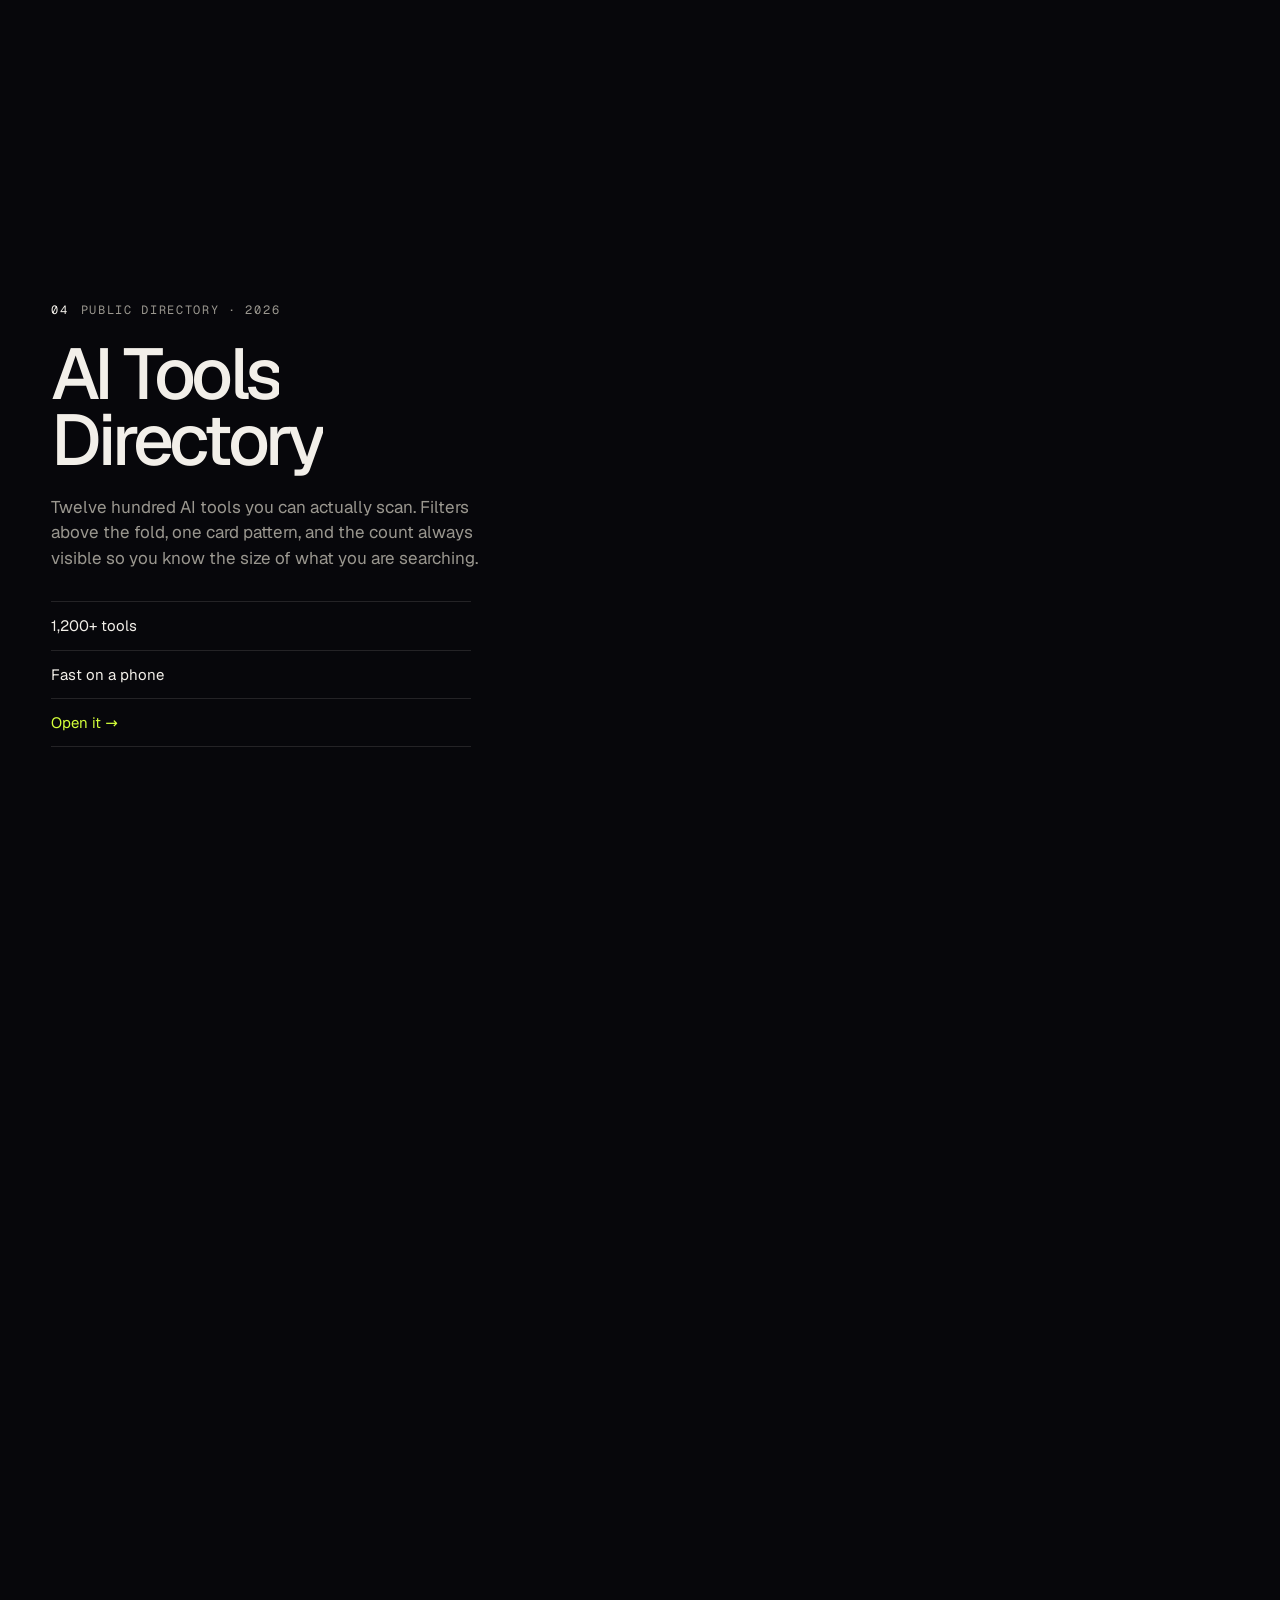
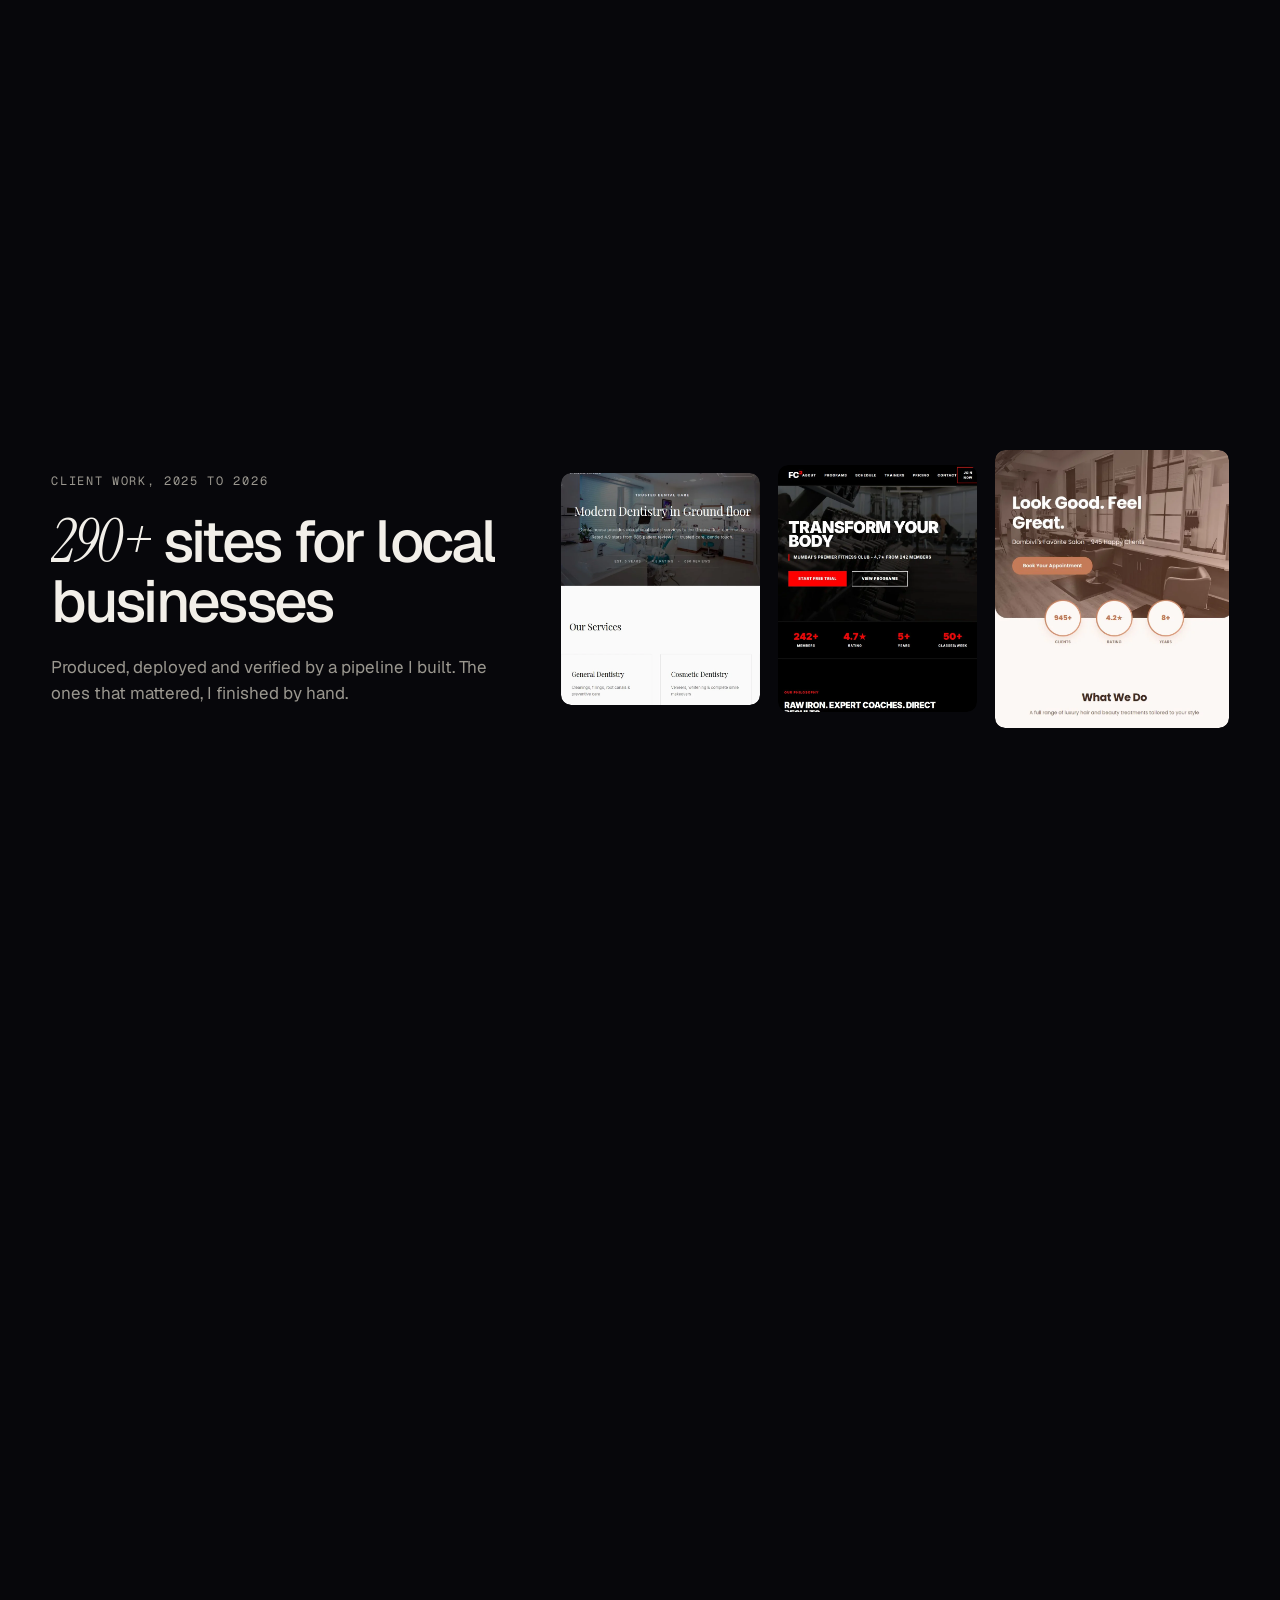
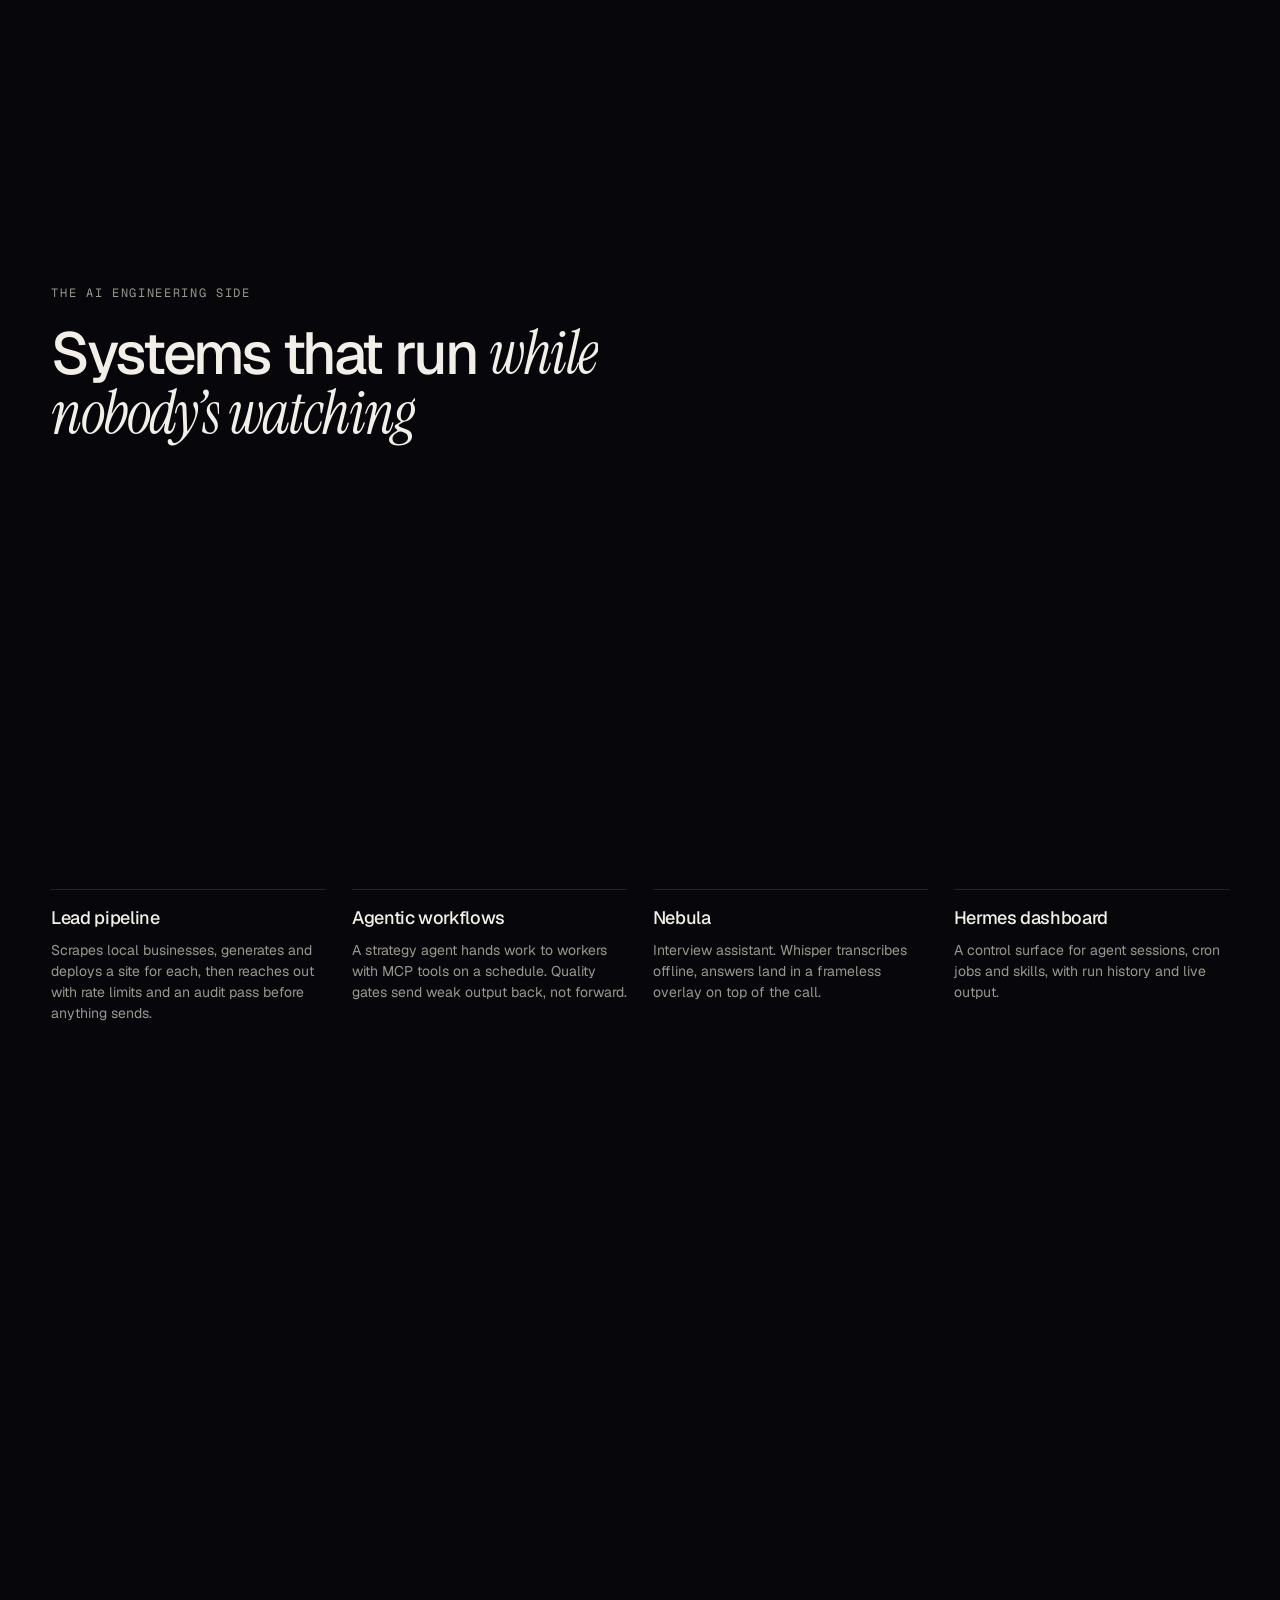
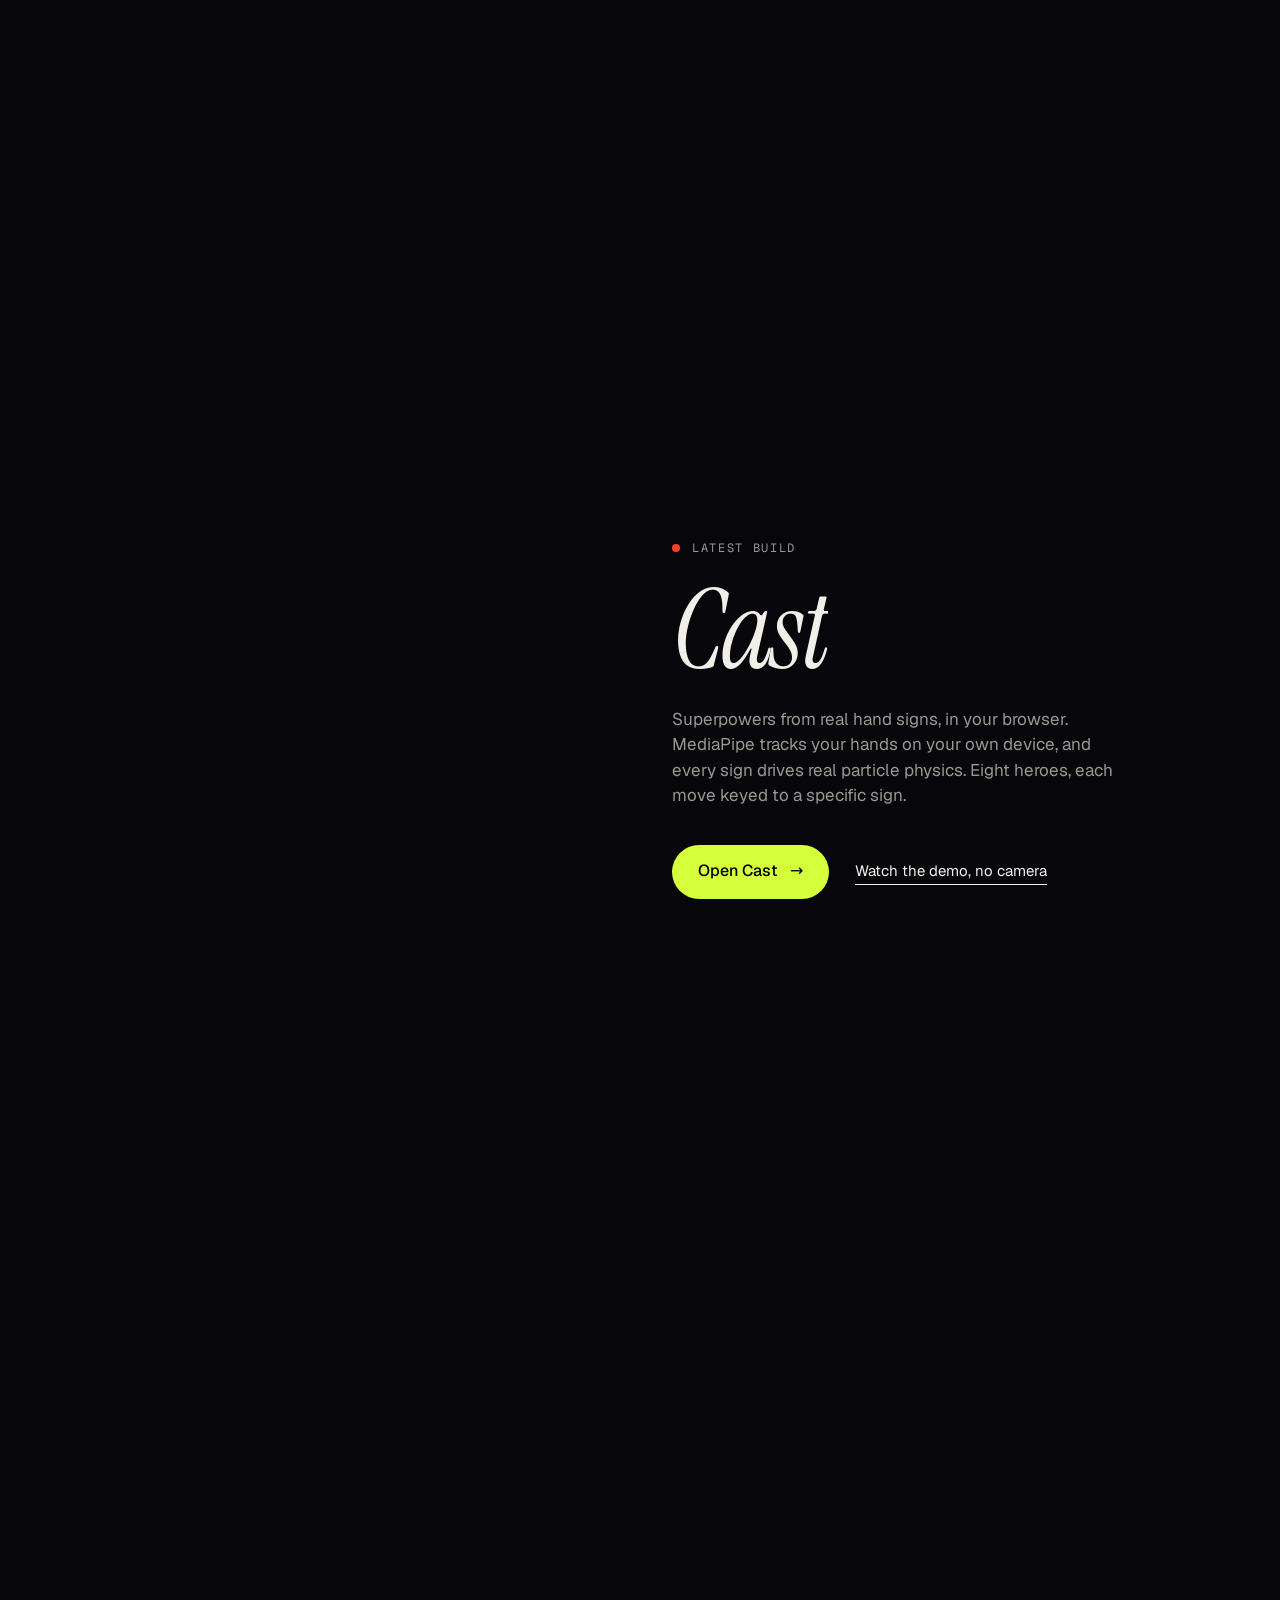
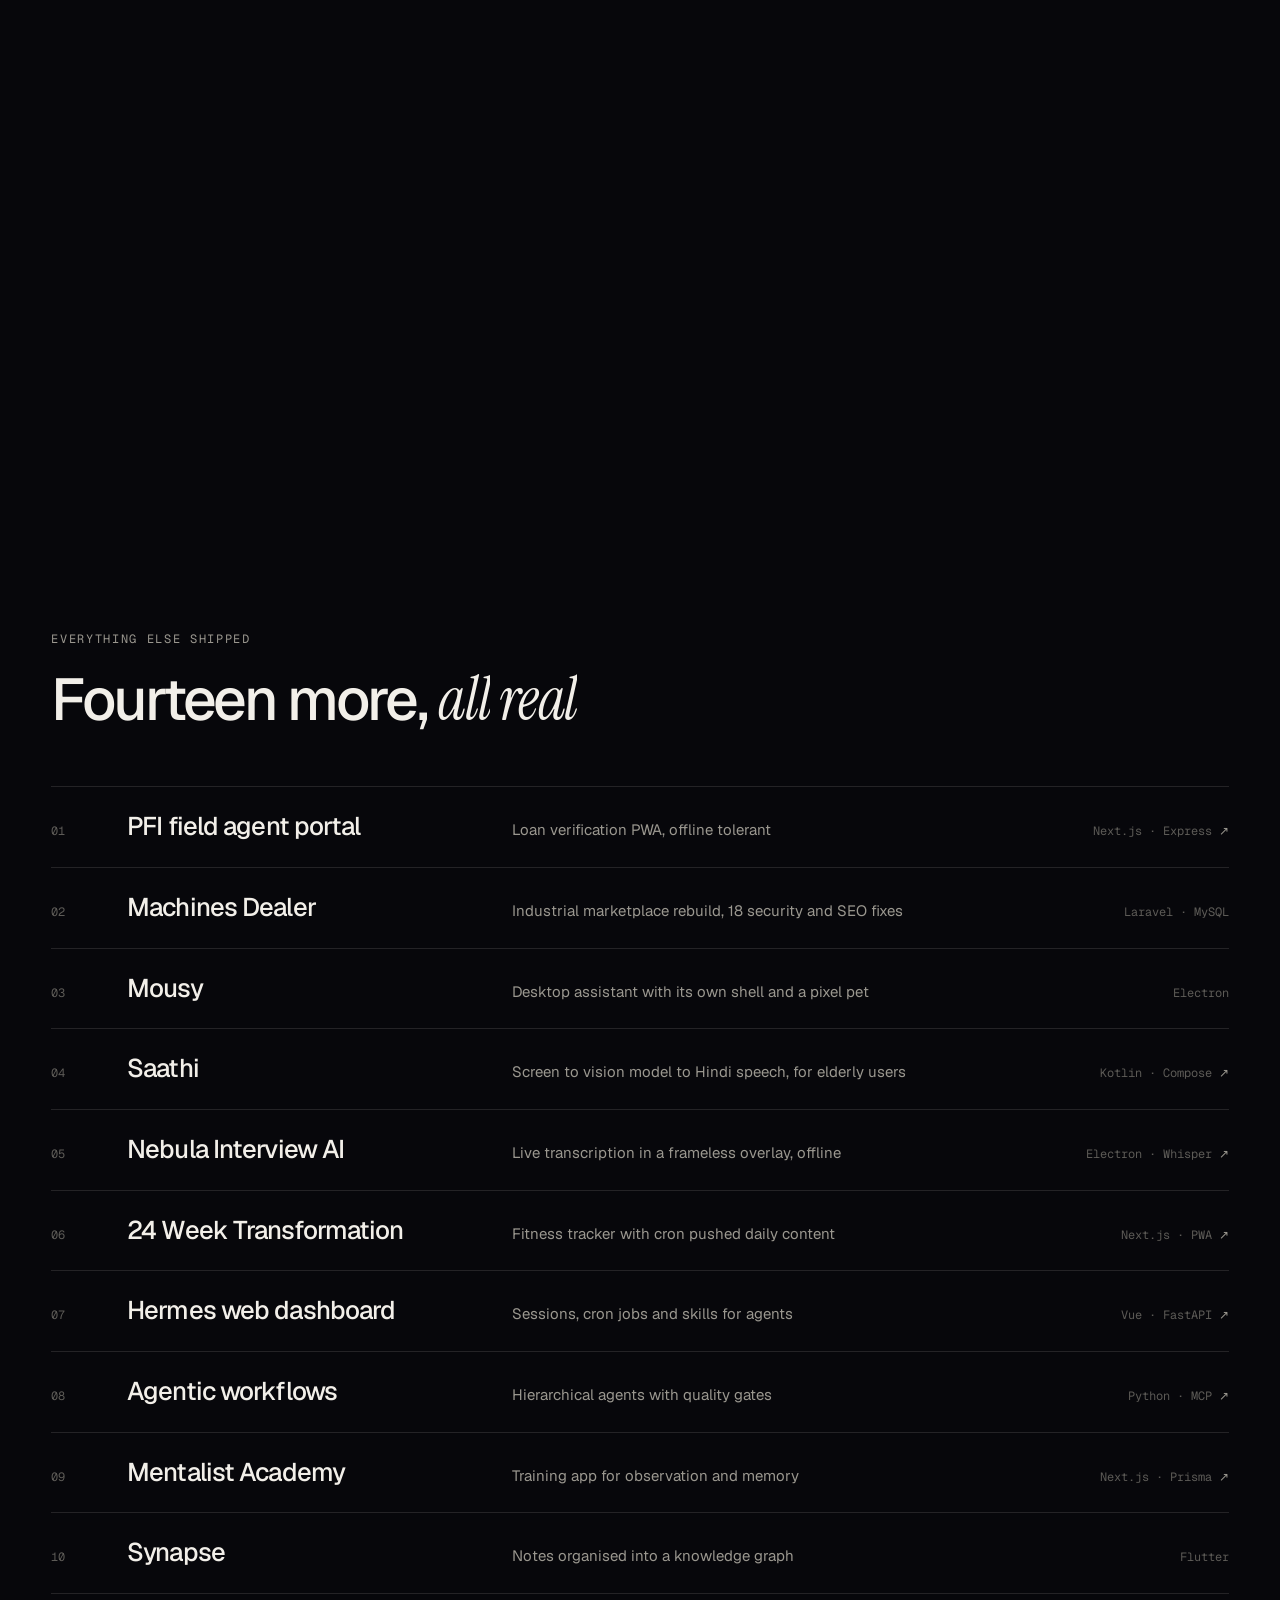
==== commit 81b7f000: "Adaptive render resolution for integrated GPUs Measures frame rate after the intro and steps resolut" ====
--- a/index.html
+++ b/index.html
@@ -15,7 +15,7 @@
 <link rel="icon" href="data:image/svg+xml,%3Csvg xmlns='http://www.w3.org/2000/svg' viewBox='0 0 64 64'%3E%3Crect width='64' height='64' rx='14' fill='%2307070b'/%3E%3Cg fill='%23f2efe9'%3E%3Ccircle cx='20' cy='22' r='3'/%3E%3Ccircle cx='32' cy='18' r='3'/%3E%3Ccircle cx='44' cy='24' r='3'/%3E%3Ccircle cx='24' cy='38' r='3'/%3E%3Ccircle cx='40' cy='42' r='3'/%3E%3C/g%3E%3Ccircle cx='32' cy='31' r='4' fill='%23d4ff3a'/%3E%3C/svg%3E">
 <link rel="preload" href="assets/fonts/geist-latin-600-normal.woff2" as="font" type="font/woff2" crossorigin>
 <link rel="preload" href="assets/fonts/instrument-serif-latin-400-italic.woff2" as="font" type="font/woff2" crossorigin>
-<link rel="stylesheet" href="assets/css/site.css?v=174205">
+<link rel="stylesheet" href="assets/css/site.css?v=174413">
 <script>document.documentElement.classList.replace('no-js','js');</script>
 </head>
 <body>
@@ -214,7 +214,7 @@
 
 </main>
 
-<script src="assets/vendor/lenis.min.js?v=174205" defer></script>
-<script type="module" src="assets/js/main.js?v=174205"></script>
+<script src="assets/vendor/lenis.min.js?v=174413" defer></script>
+<script type="module" src="assets/js/main.js?v=174413"></script>
 </body>
 </html>
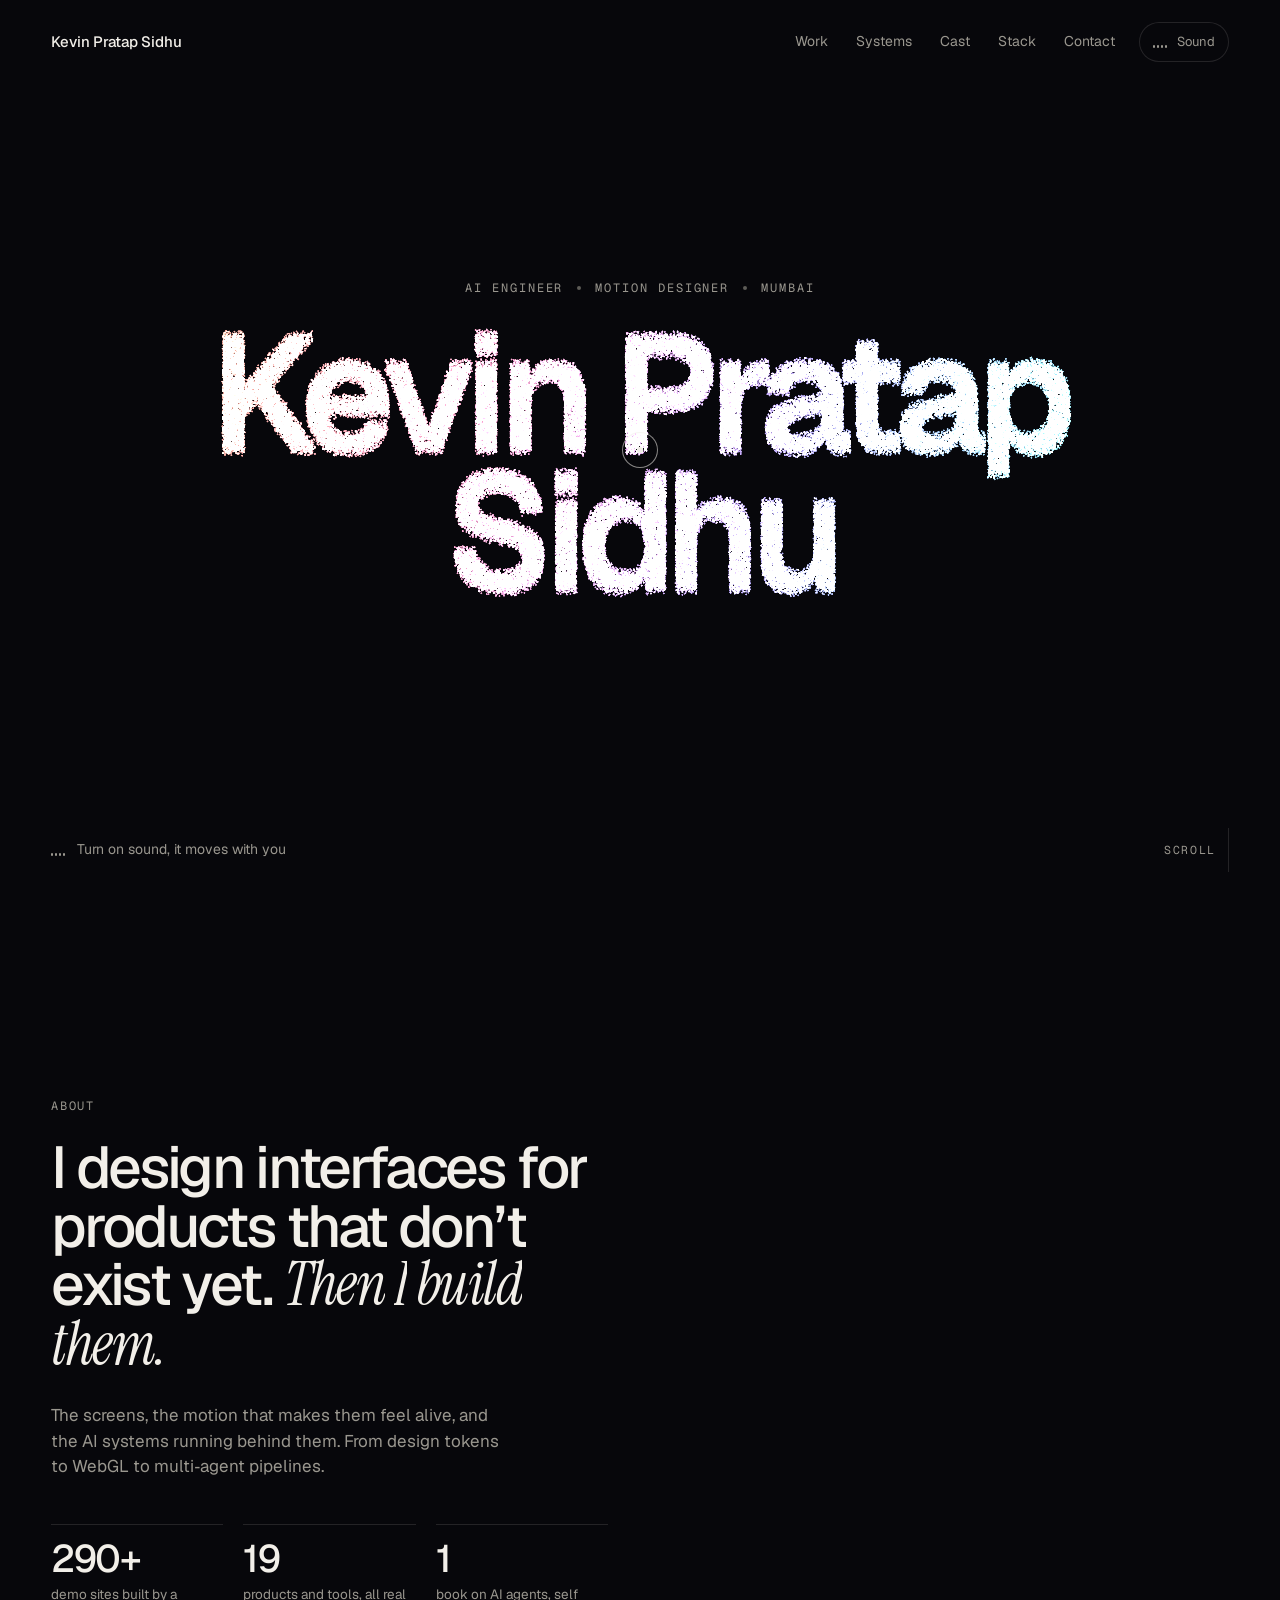
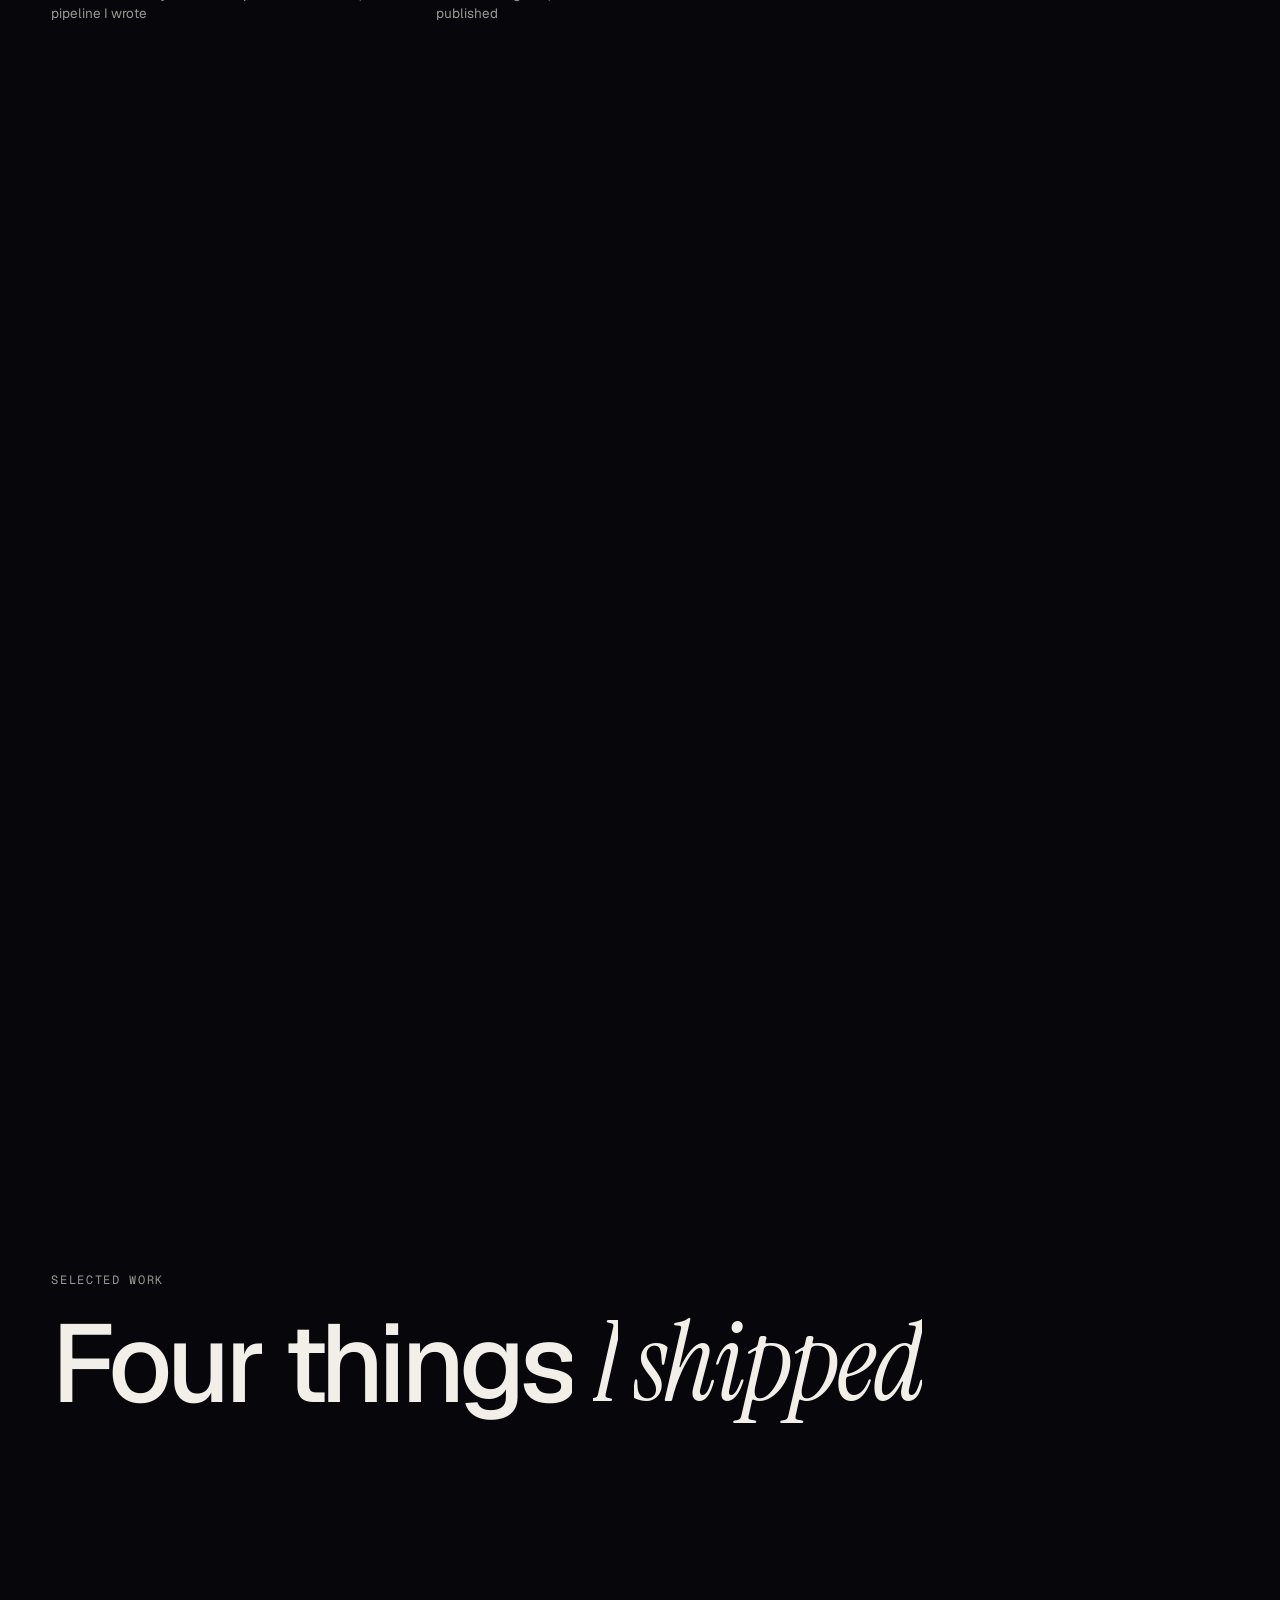
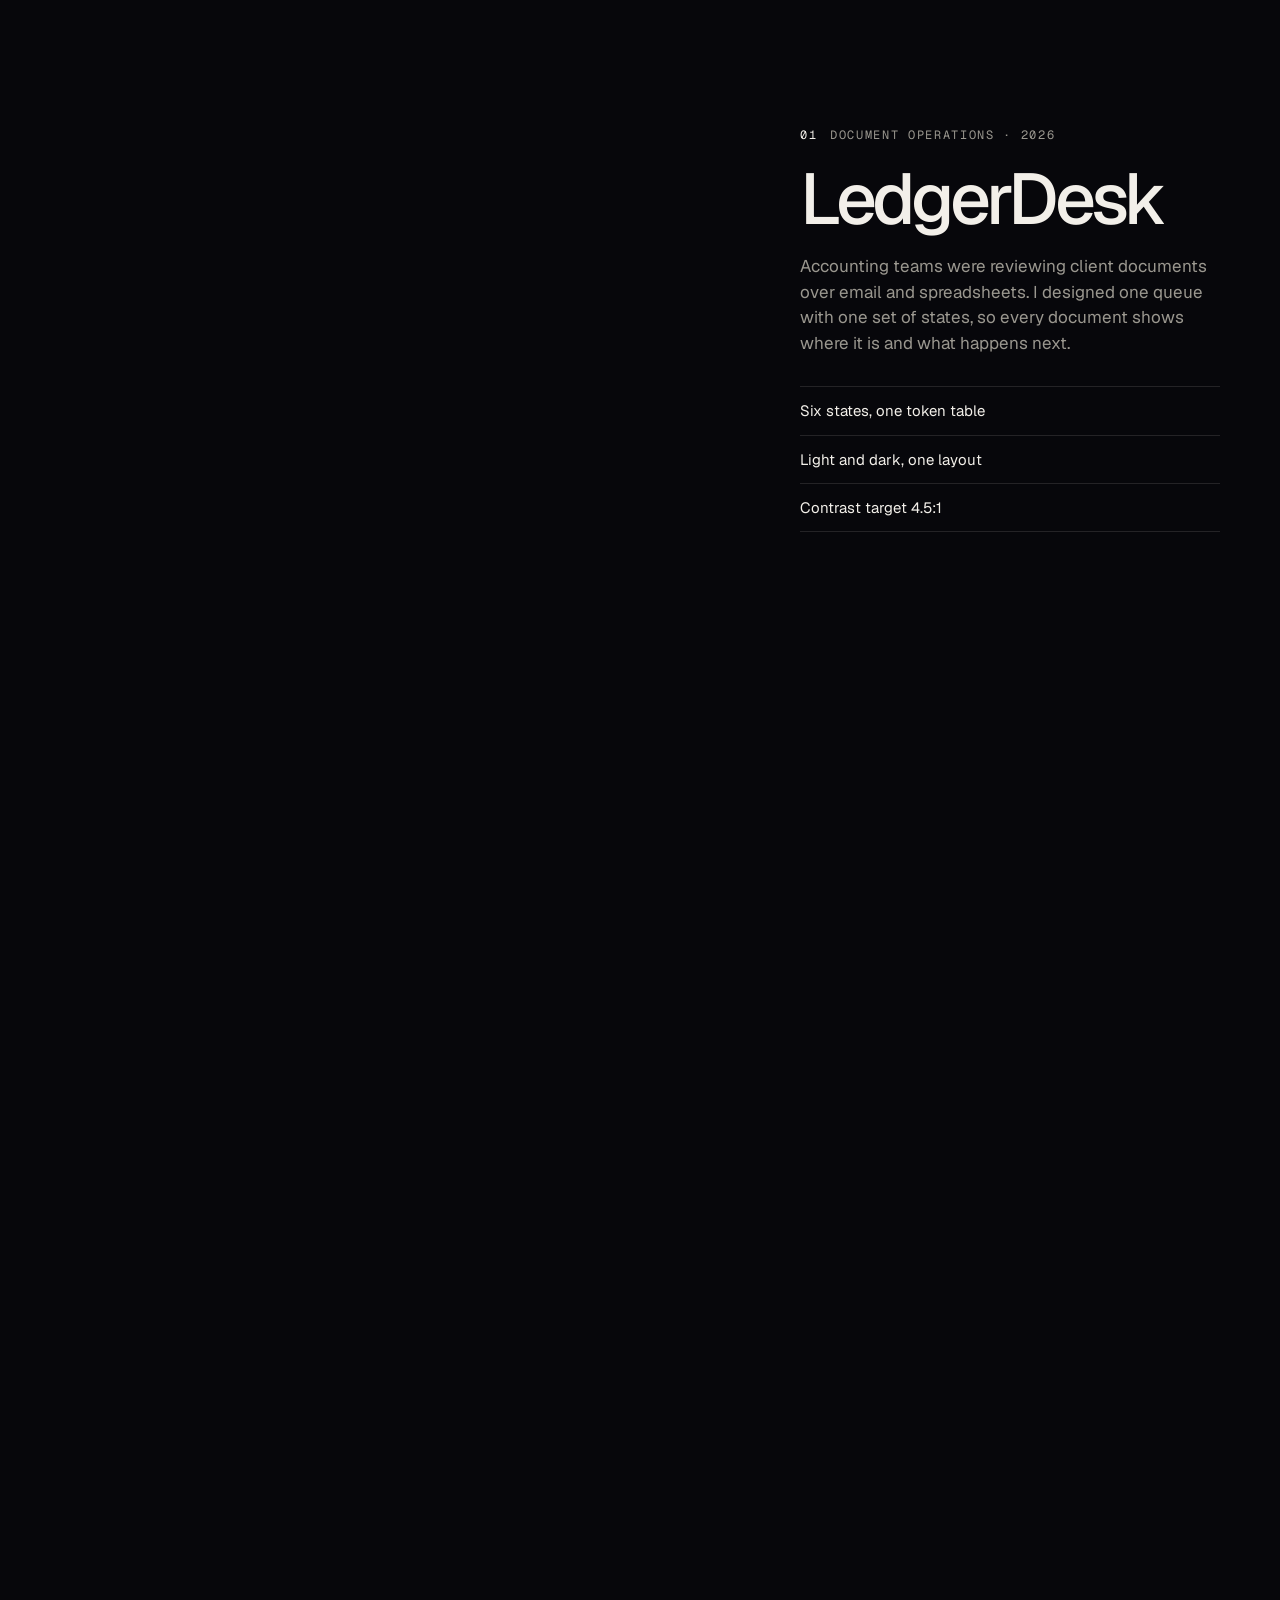
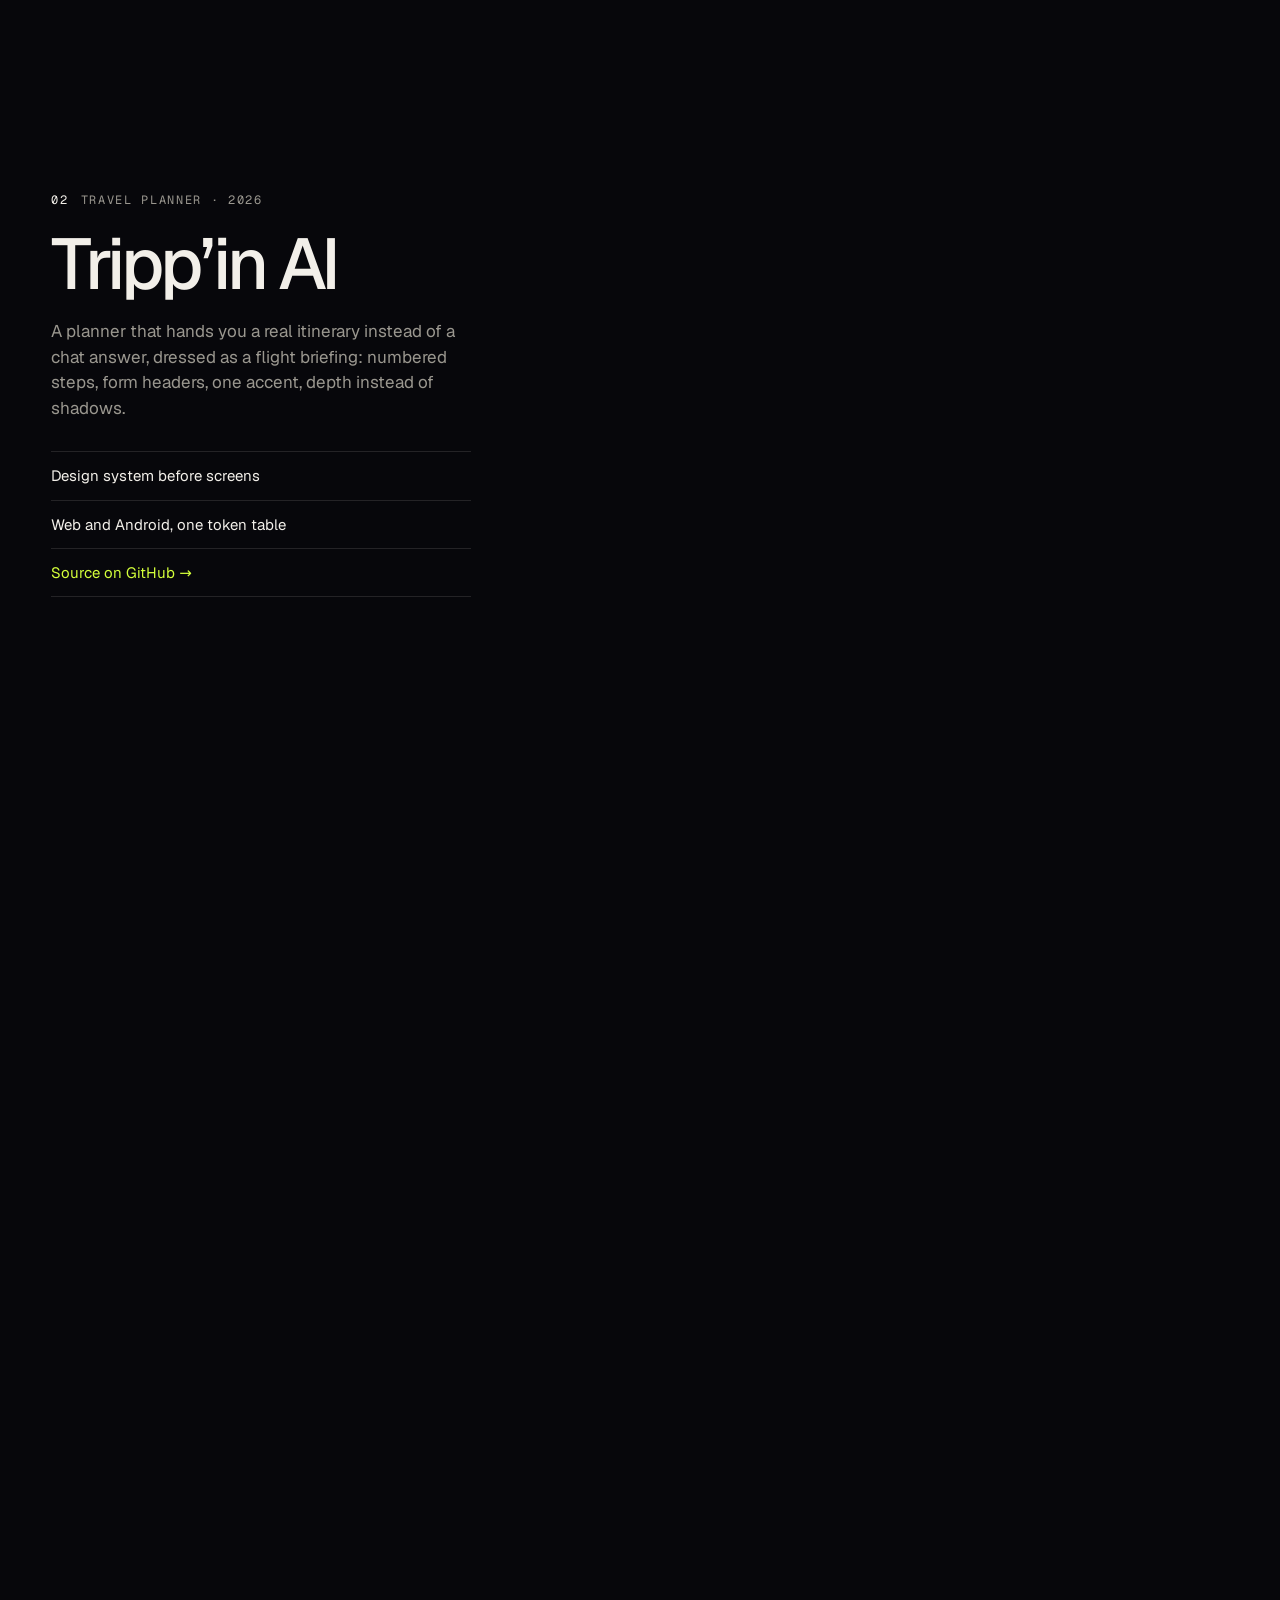
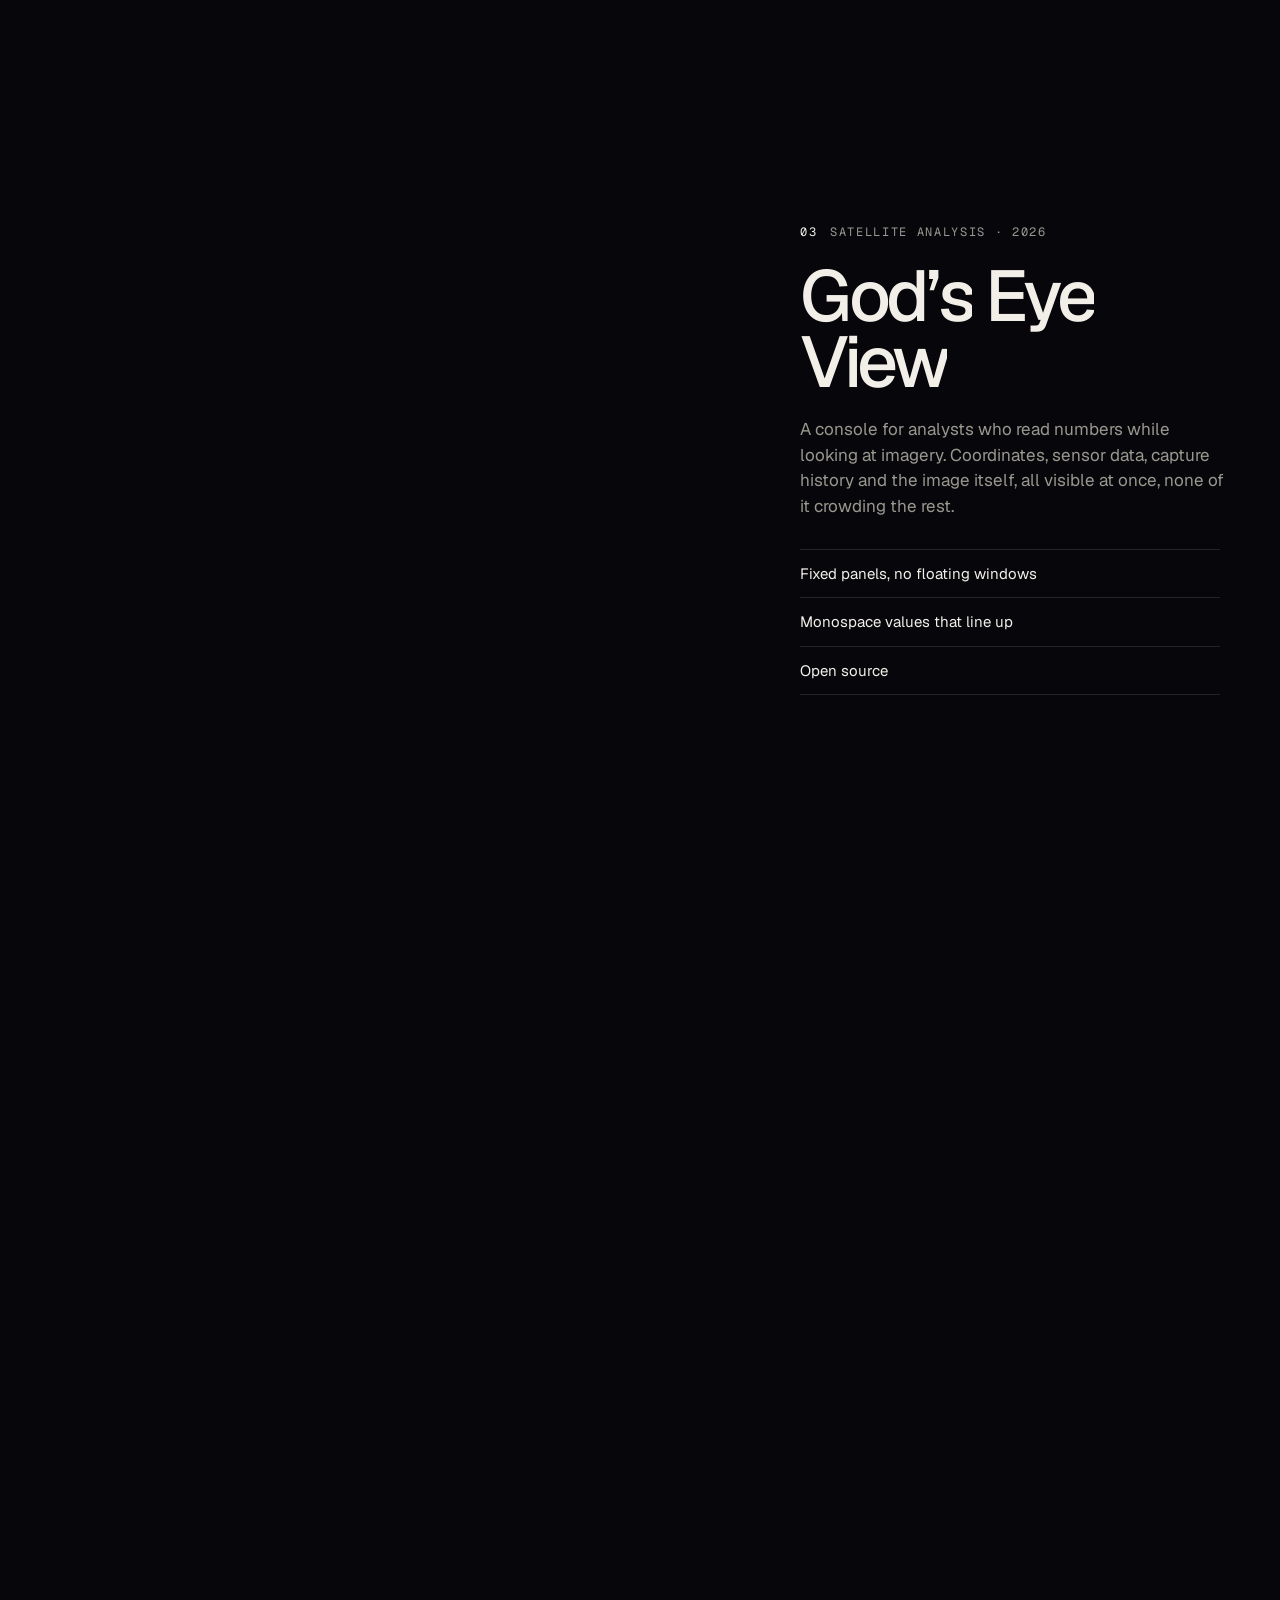
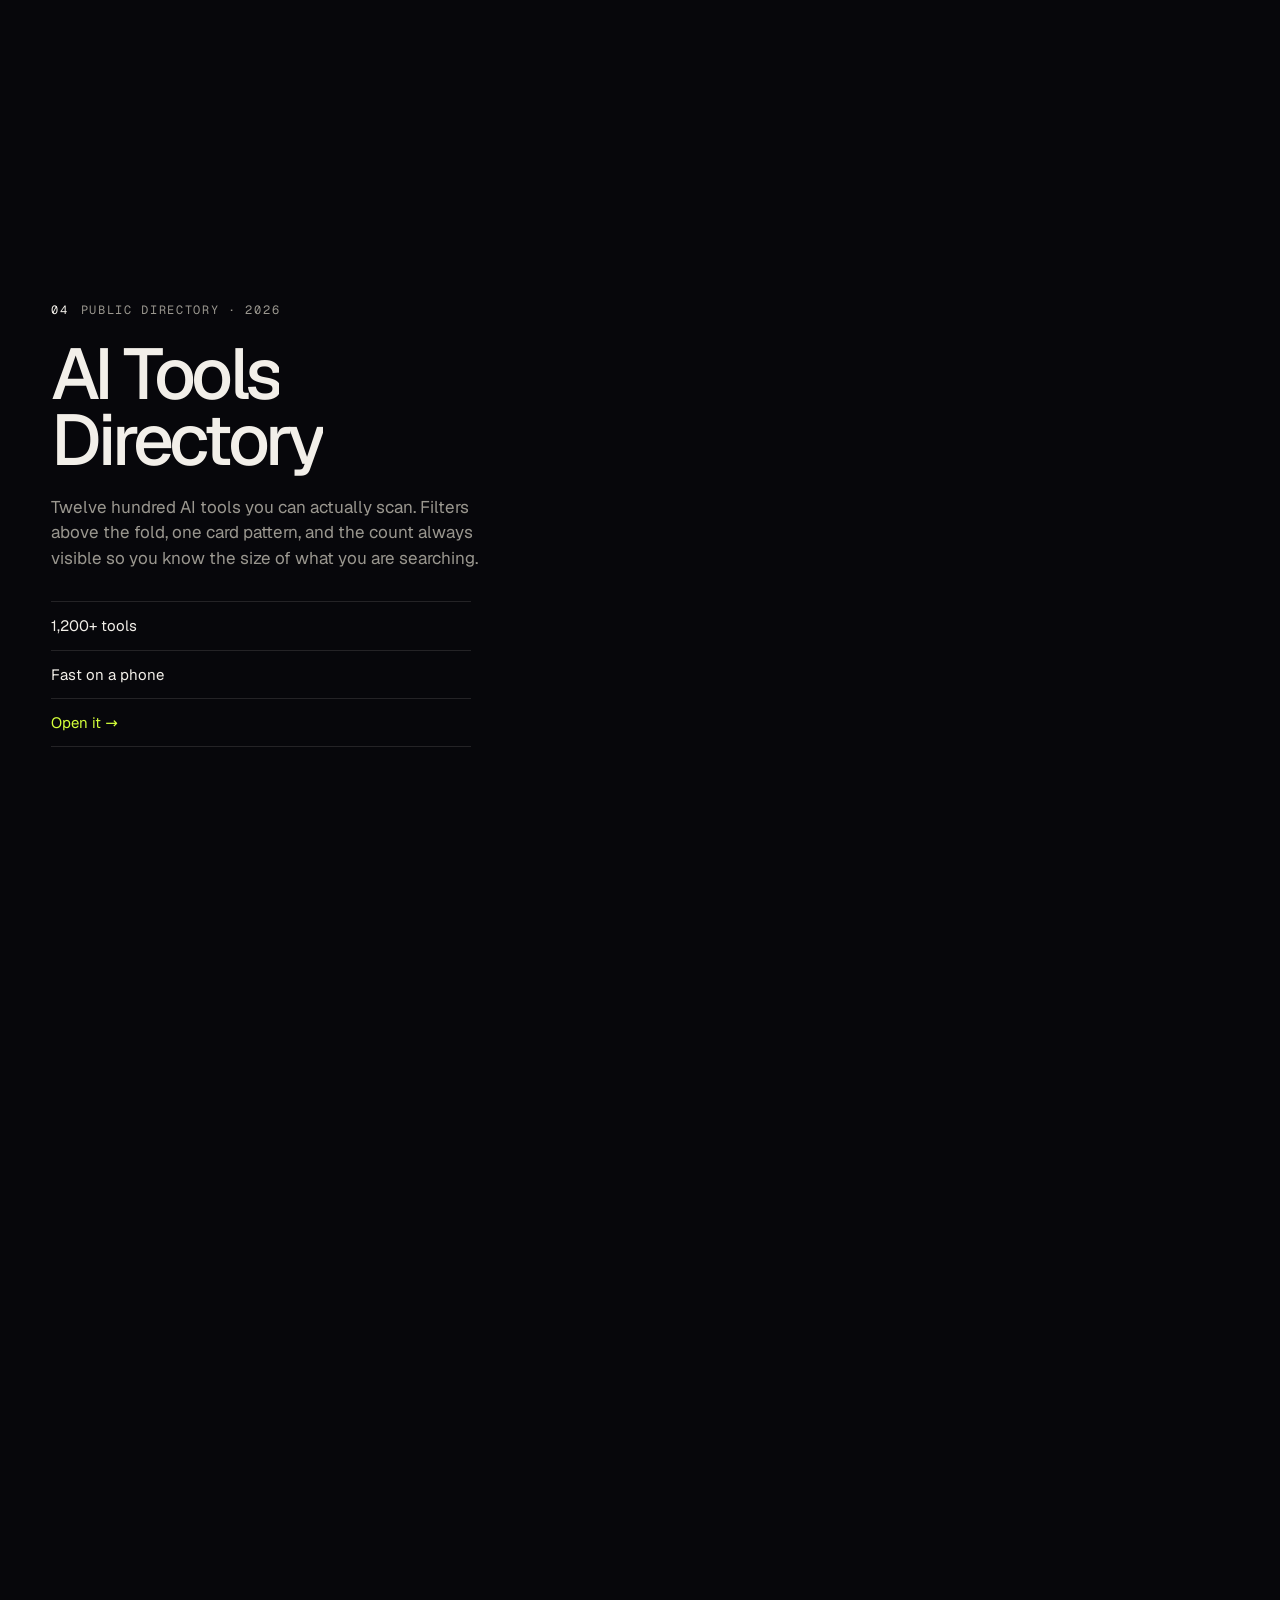
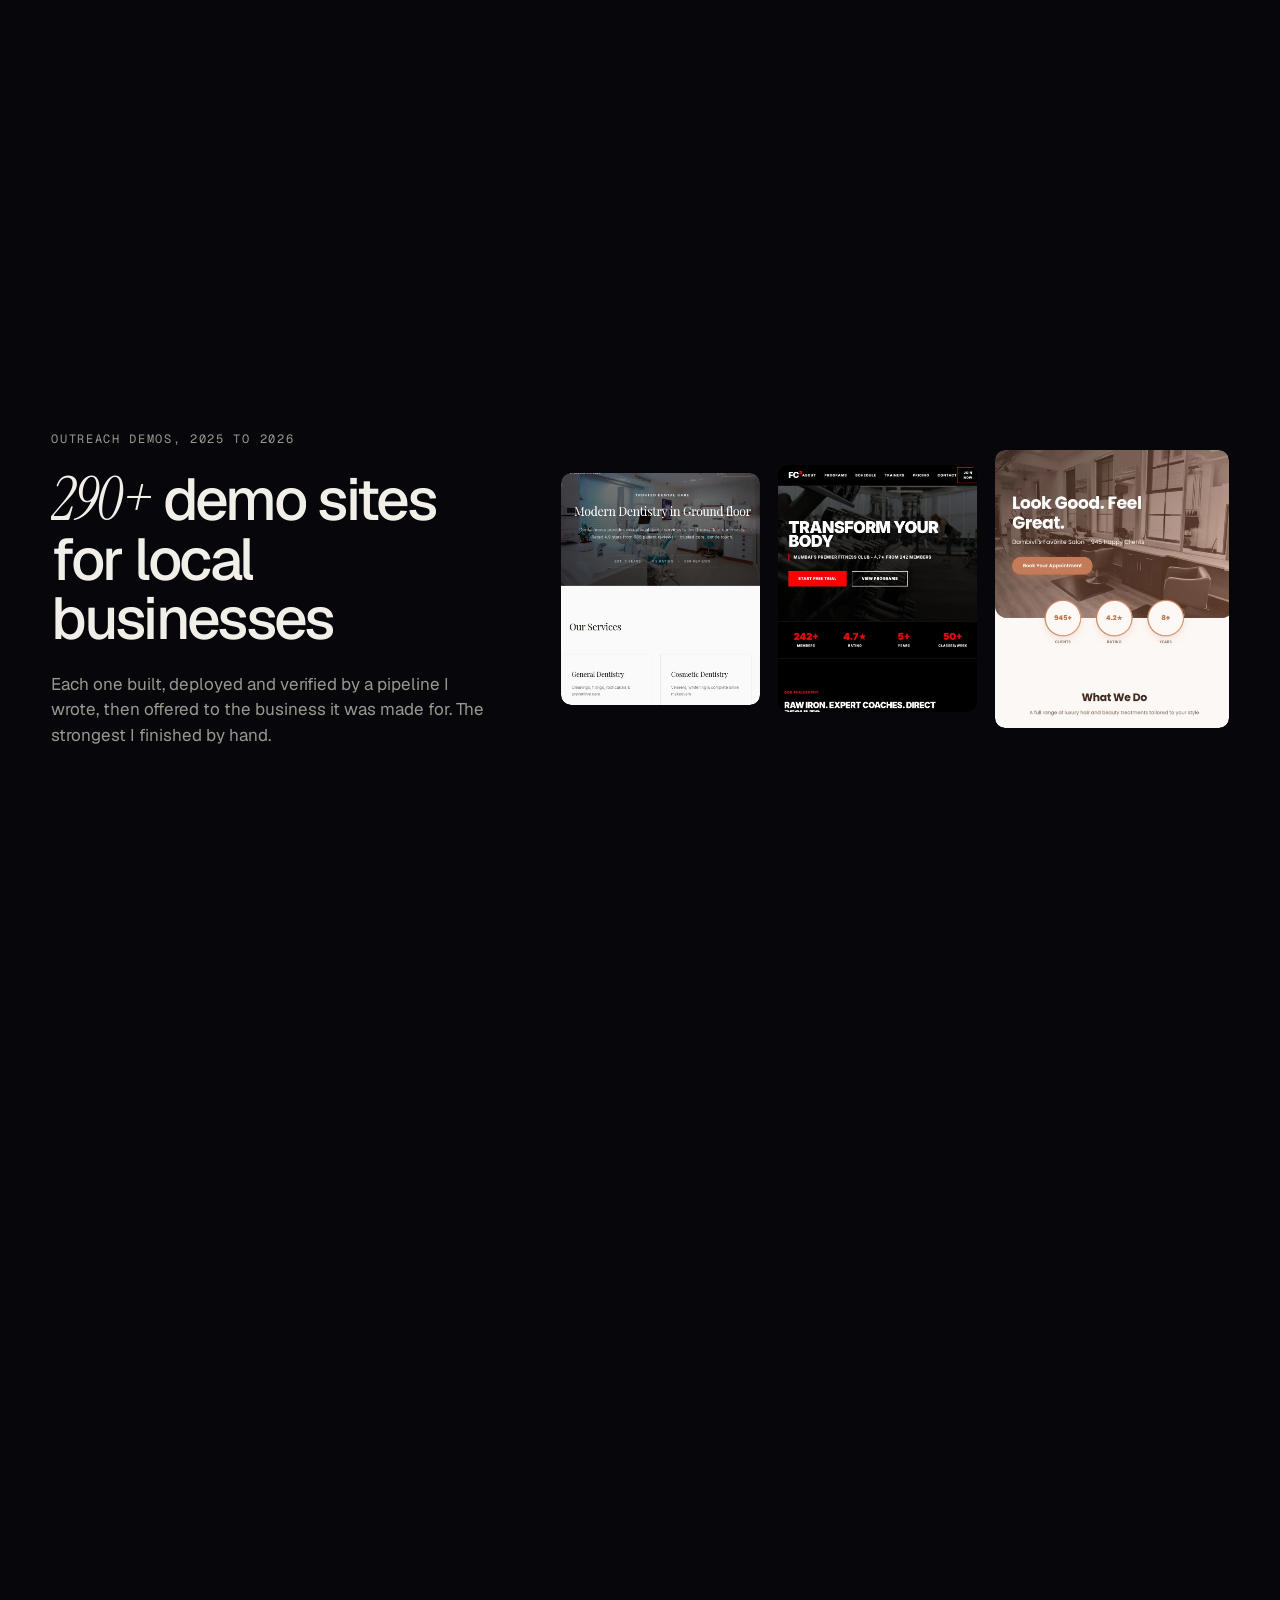
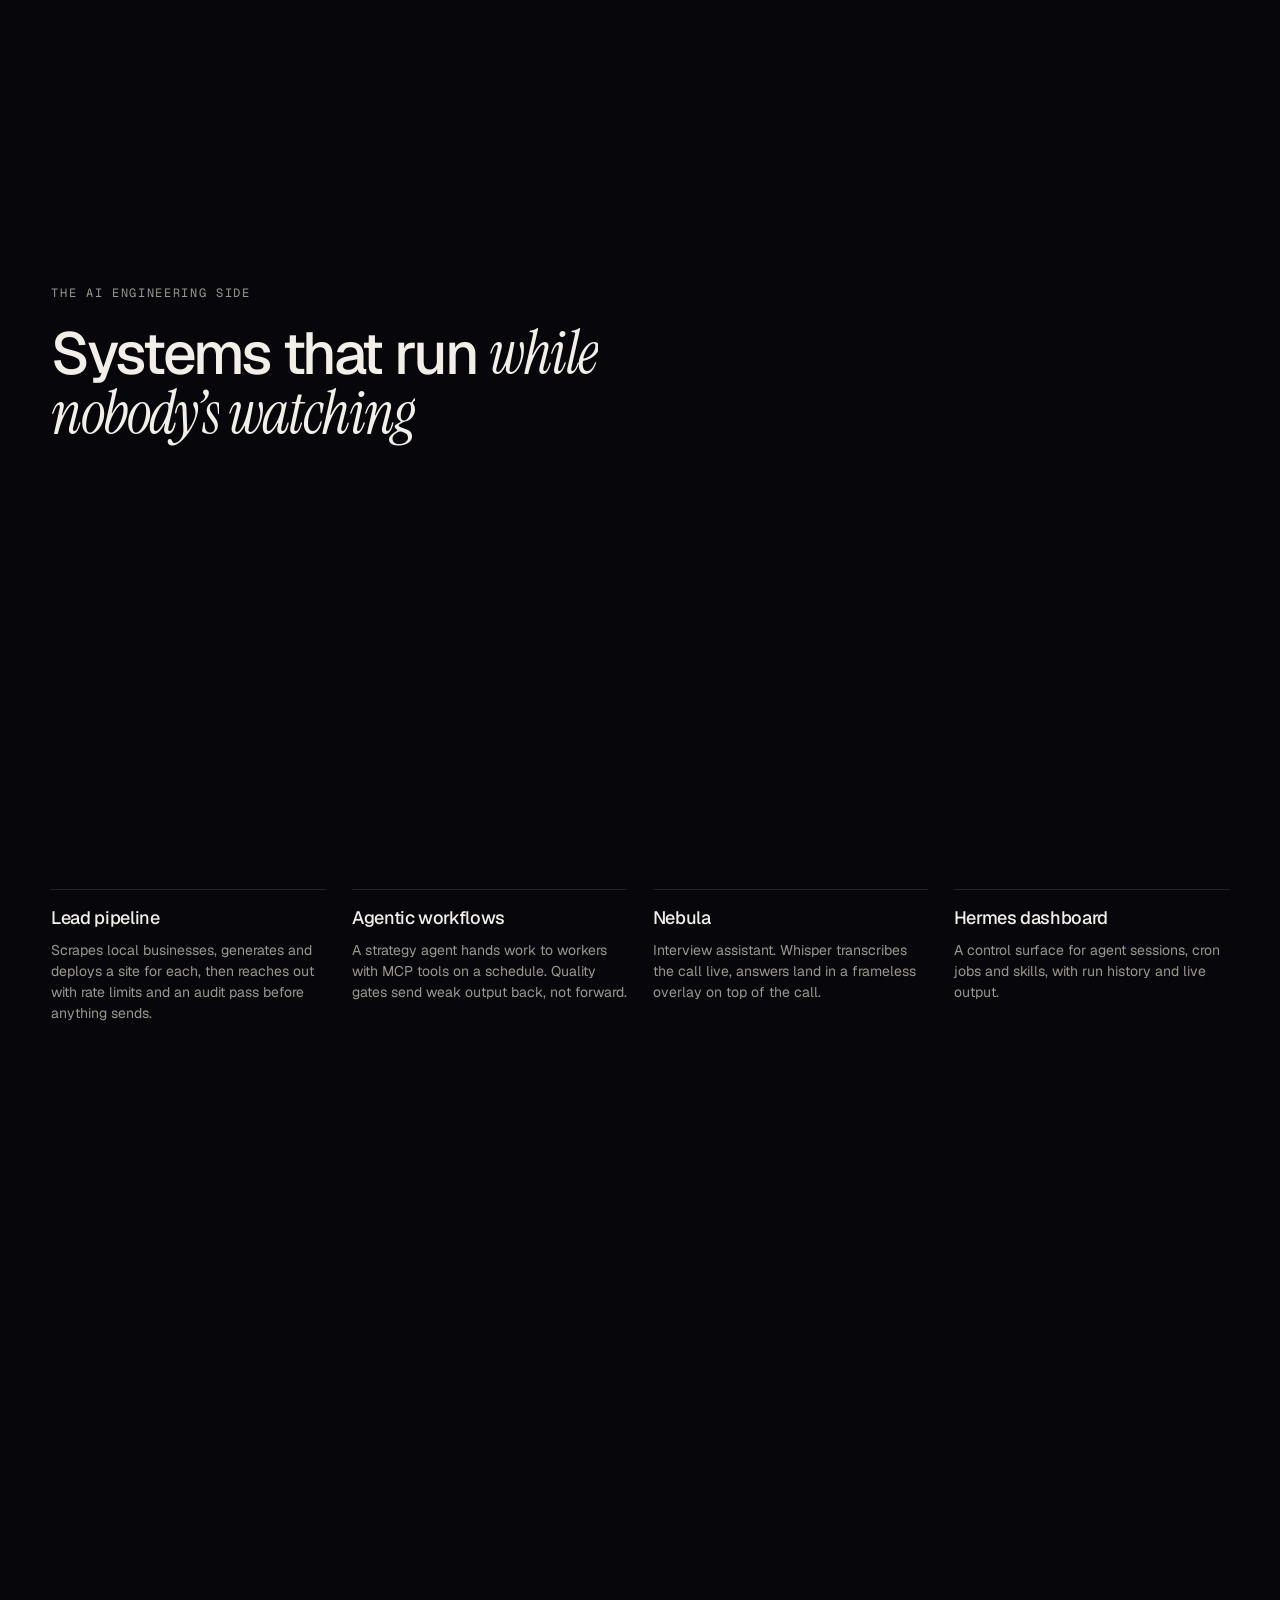
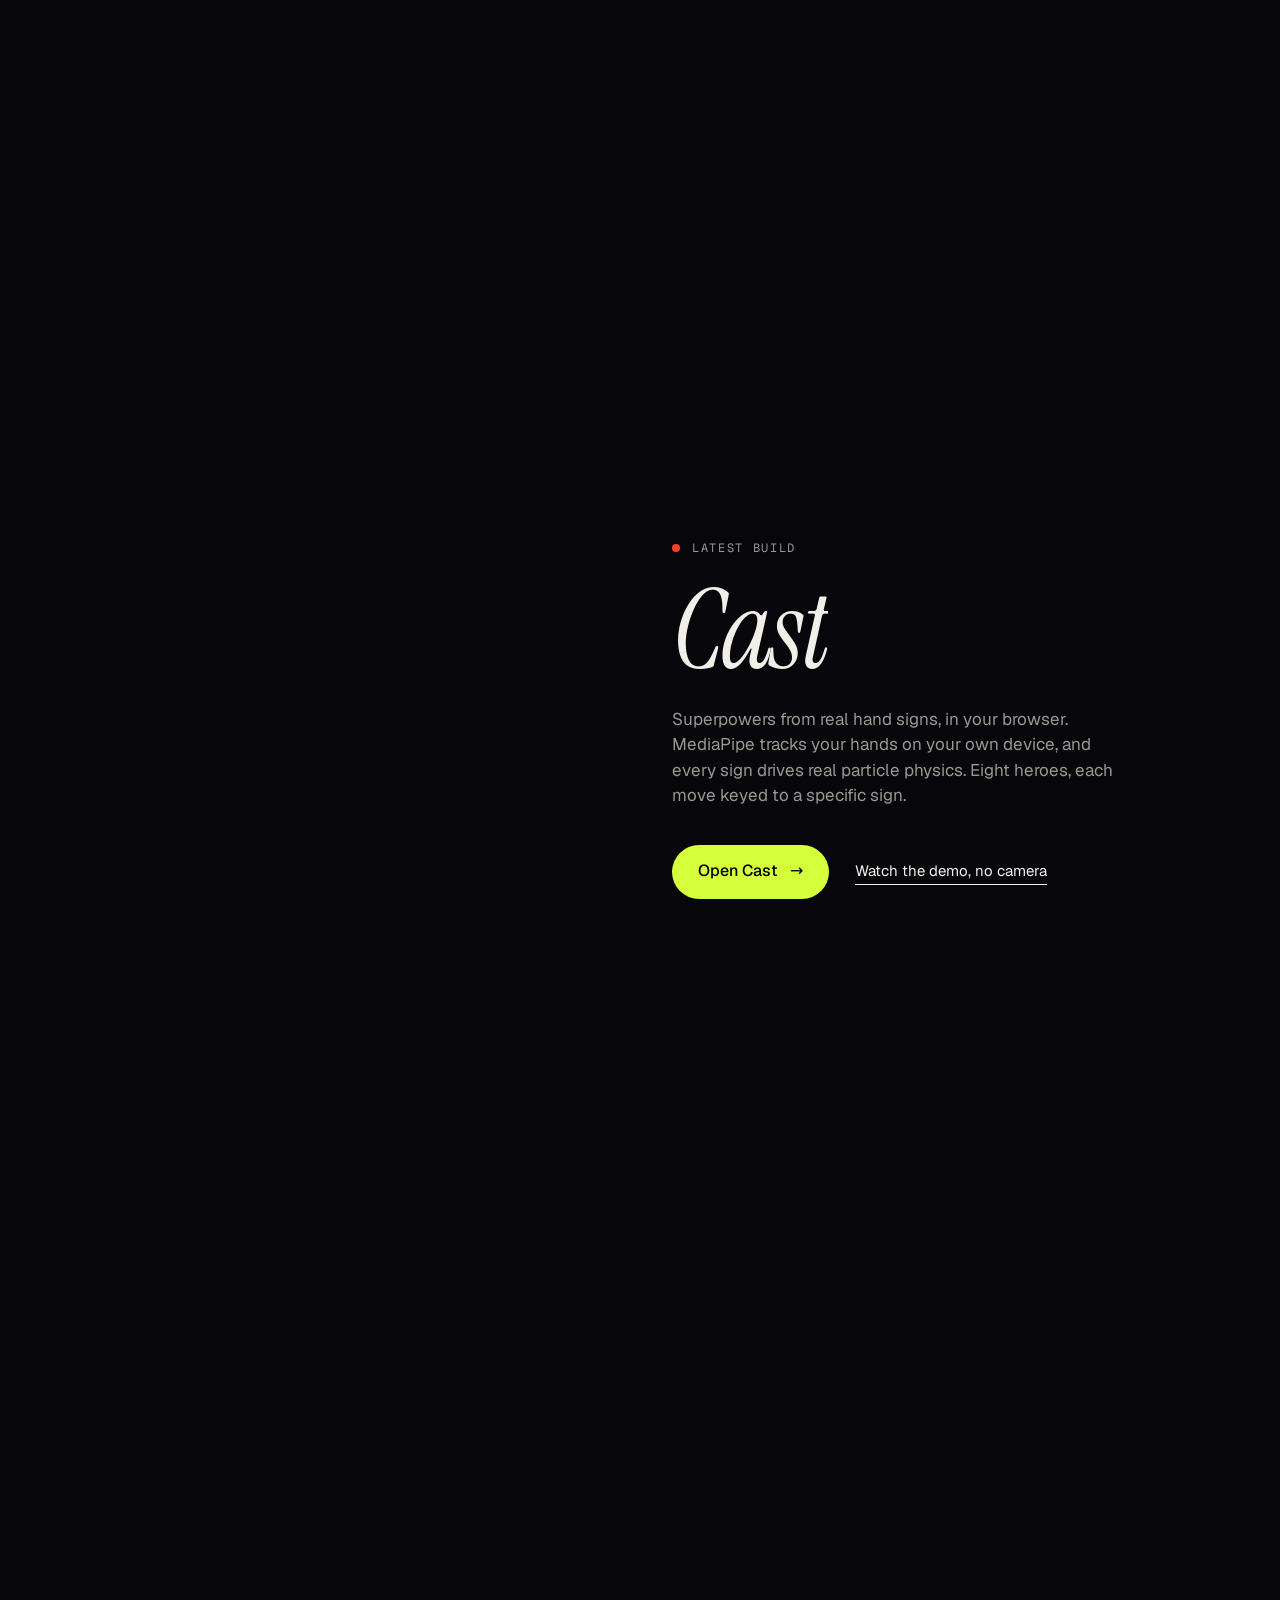
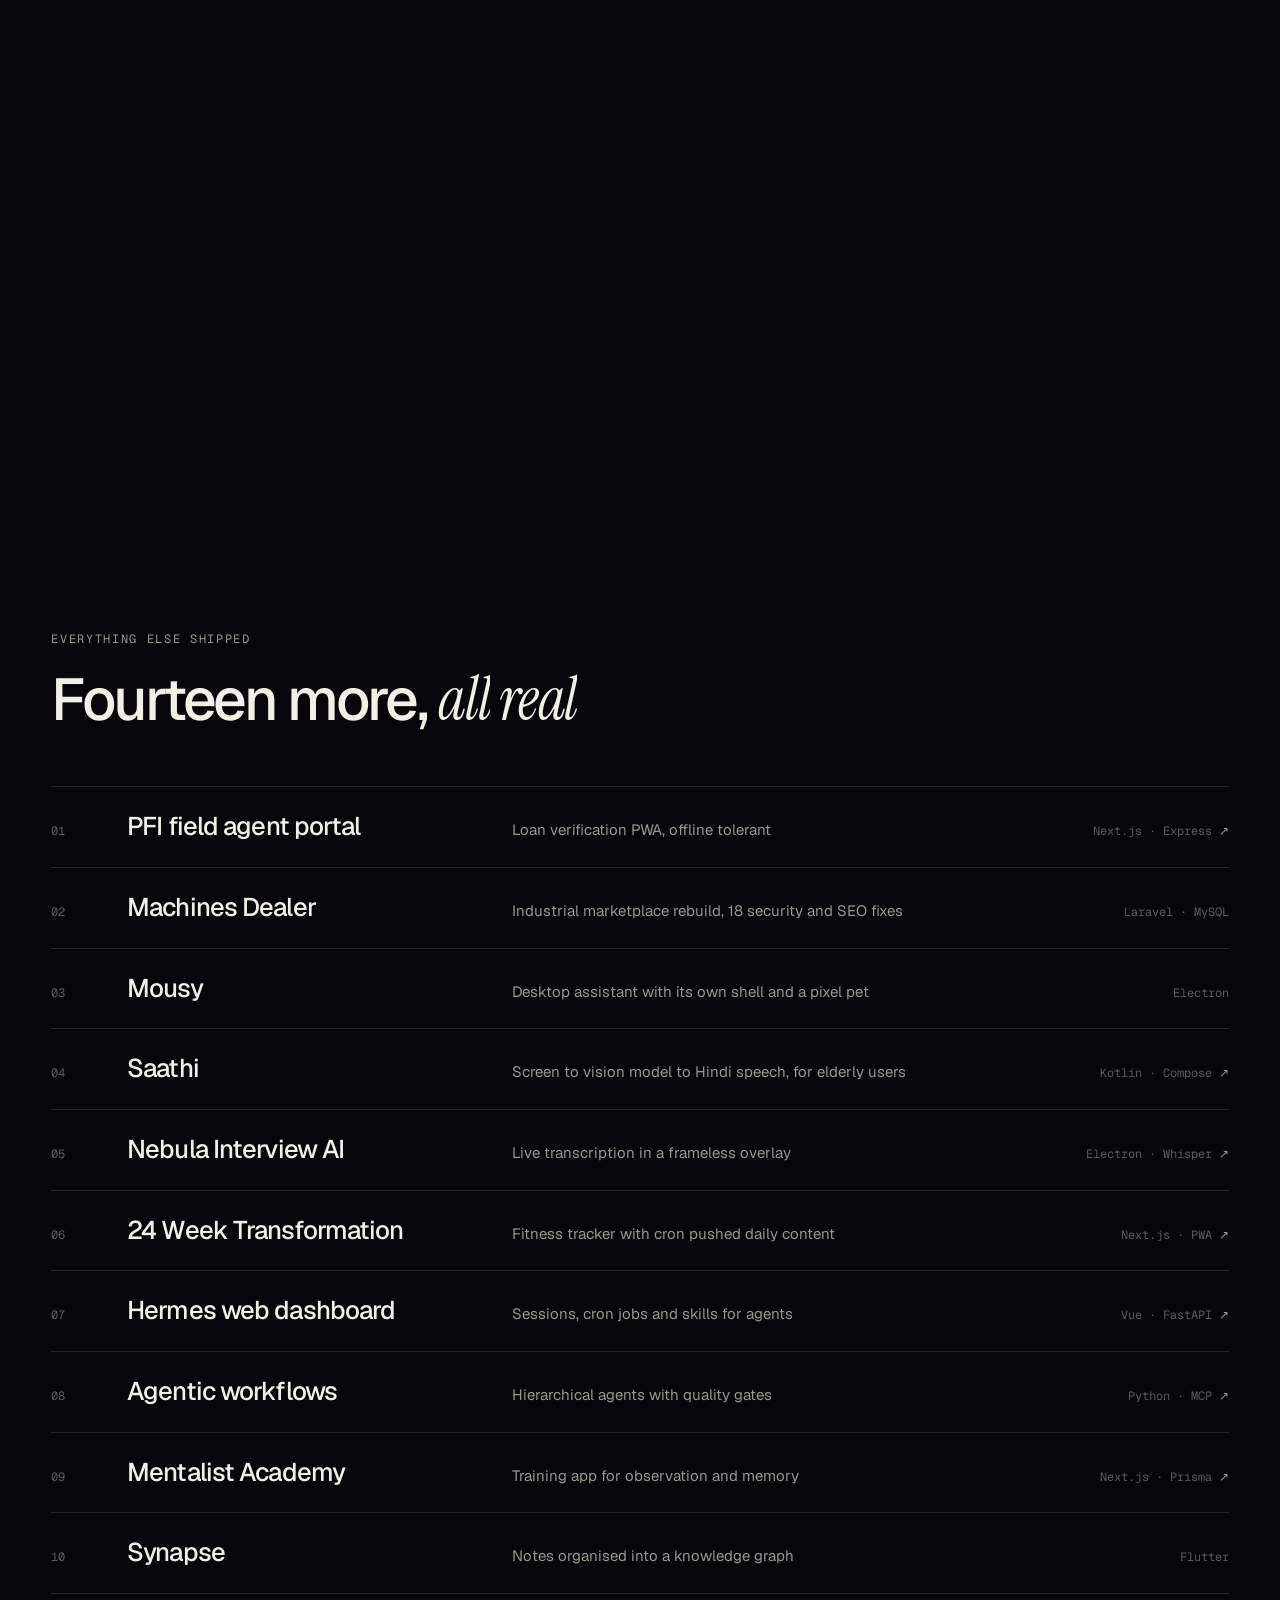
==== commit cdcee41a: "Portfolio: honest demo-site wording, remove unverifiable claims, add stack section - Rename 'client " ====
--- a/index.html
+++ b/index.html
@@ -3,10 +3,10 @@
 <head>
 <meta charset="utf-8">
 <meta name="viewport" content="width=device-width, initial-scale=1, viewport-fit=cover">
-<title>Kevin Pratap Sidhu — Motion designer and AI engineer</title>
+<title>Kevin Pratap Sidhu — AI engineer and motion designer</title>
 <meta name="description" content="Kevin Pratap Sidhu designs and builds interfaces, motion and AI systems for products that do not exist yet. Mumbai.">
 <meta name="theme-color" content="#07070b">
-<meta property="og:title" content="Kevin Pratap Sidhu — Motion designer and AI engineer">
+<meta property="og:title" content="Kevin Pratap Sidhu — AI engineer and motion designer">
 <meta property="og:description" content="I design interfaces for products that do not exist yet. Then I build them.">
 <meta property="og:type" content="website">
 <meta property="og:url" content="https://kevinpratap.github.io/">
@@ -15,7 +15,7 @@
 <link rel="icon" href="data:image/svg+xml,%3Csvg xmlns='http://www.w3.org/2000/svg' viewBox='0 0 64 64'%3E%3Crect width='64' height='64' rx='14' fill='%2307070b'/%3E%3Cg fill='%23f2efe9'%3E%3Ccircle cx='20' cy='22' r='3'/%3E%3Ccircle cx='32' cy='18' r='3'/%3E%3Ccircle cx='44' cy='24' r='3'/%3E%3Ccircle cx='24' cy='38' r='3'/%3E%3Ccircle cx='40' cy='42' r='3'/%3E%3C/g%3E%3Ccircle cx='32' cy='31' r='4' fill='%23d4ff3a'/%3E%3C/svg%3E">
 <link rel="preload" href="assets/fonts/geist-latin-600-normal.woff2" as="font" type="font/woff2" crossorigin>
 <link rel="preload" href="assets/fonts/instrument-serif-latin-400-italic.woff2" as="font" type="font/woff2" crossorigin>
-<link rel="stylesheet" href="assets/css/site.css?v=174413">
+<link rel="stylesheet" href="assets/css/site.css?v=174414">
 <script>document.documentElement.classList.replace('no-js','js');</script>
 </head>
 <body>
@@ -28,7 +28,7 @@
   <a class="hud-name" href="#top">Kevin Pratap Sidhu</a>
   <p class="hud-now" aria-hidden="true"><span class="hf-idx">01</span><span class="hf-label">Hello</span></p>
   <nav class="hud-nav" aria-label="Sections">
-    <a href="#work">Work</a><a href="#systems">Systems</a><a href="#cast">Cast</a><a href="#contact">Contact</a>
+    <a href="#work">Work</a><a href="#systems">Systems</a><a href="#cast">Cast</a><a href="#stack">Stack</a><a href="#contact">Contact</a>
   </nav>
   <button class="sound" type="button" aria-pressed="false">
     <span class="sound-bars" aria-hidden="true"><i></i><i></i><i></i><i></i></span>
@@ -40,7 +40,7 @@
 <main id="top">
 
   <section class="hero" data-label="Hello">
-    <p class="hero-kicker" data-reveal><span>Motion designer</span><span class="dot"></span><span>AI engineer</span><span class="dot"></span><span>Mumbai</span></p>
+    <p class="hero-kicker" data-reveal><span>AI engineer</span><span class="dot"></span><span>Motion designer</span><span class="dot"></span><span>Mumbai</span></p>
     <h1 class="hero-name" data-anchor="name" data-shape="name"><span class="w">Kevin</span> <span class="w">Pratap</span><br class="brd"> <span class="w">Sidhu</span></h1>
     <div class="hero-foot">
       <button class="sound-cta" type="button"><span class="sound-bars" aria-hidden="true"><i></i><i></i><i></i><i></i></span>Turn on sound, it moves with you</button>
@@ -55,8 +55,8 @@
         <h2 class="big" data-words>I design interfaces for products that don’t exist yet. <em>Then I build them.</em></h2>
         <p class="lede" data-reveal>The screens, the motion that makes them feel alive, and the AI systems running behind them. From design tokens to WebGL to multi‑agent pipelines.</p>
         <dl class="stats" data-reveal>
-          <div><dt>290+</dt><dd>sites shipped by a pipeline I built</dd></div>
-          <div><dt>18</dt><dd>products and tools, all real</dd></div>
+          <div><dt>290+</dt><dd>demo sites built by a pipeline I wrote</dd></div>
+          <div><dt>19</dt><dd>products and tools, all real</dd></div>
           <div><dt>1</dt><dd>book on AI agents, self published</dd></div>
         </dl>
       </div>
@@ -77,8 +77,8 @@
       <div class="proj-copy">
         <p class="eyebrow" data-reveal><span>01</span> Document operations · 2026</p>
         <h3 class="title" data-words>LedgerDesk</h3>
-        <p class="lede" data-reveal>Accounting teams were reviewing client documents over email and spreadsheets. I designed one queue with one set of states, and a sixteen hour review cycle became a queue with a visible end.</p>
-        <ul class="facts" data-reveal><li>Six states, one token table</li><li>Light and dark, one layout</li><li>Contrast checked at 4.5:1</li></ul>
+        <p class="lede" data-reveal>Accounting teams were reviewing client documents over email and spreadsheets. I designed one queue with one set of states, so every document shows where it is and what happens next.</p>
+        <ul class="facts" data-reveal><li>Six states, one token table</li><li>Light and dark, one layout</li><li>Contrast target 4.5:1</li></ul>
       </div>
     </div>
   </section>
@@ -125,12 +125,12 @@
     </div>
   </section>
 
-  <section class="clients hold" data-label="Client work">
+  <section class="clients hold" data-label="Demo sites">
     <div class="hold-in clients-in">
       <div class="clients-copy">
-        <p class="eyebrow" data-reveal>Client work, 2025 to 2026</p>
-        <h2 class="big" data-words><em>290+</em> sites for local businesses</h2>
-        <p class="lede" data-reveal>Produced, deployed and verified by a pipeline I built. The ones that mattered, I finished by hand.</p>
+        <p class="eyebrow" data-reveal>Outreach demos, 2025 to 2026</p>
+        <h2 class="big" data-words><em>290+</em> demo sites for local businesses</h2>
+        <p class="lede" data-reveal>Each one built, deployed and verified by a pipeline I wrote, then offered to the business it was made for. The strongest I finished by hand.</p>
       </div>
       <div class="slots3" data-anchor="clients" data-shape="images">
         <figure class="slot"><img src="assets/img/clinic.webp" alt="Dental clinic site" width="765" height="890" decoding="async"></figure>
@@ -150,7 +150,7 @@
       <ol class="sys-list" data-reveal>
         <li><b>Lead pipeline</b><span>Scrapes local businesses, generates and deploys a site for each, then reaches out with rate limits and an audit pass before anything sends.</span></li>
         <li><b>Agentic workflows</b><span>A strategy agent hands work to workers with MCP tools on a schedule. Quality gates send weak output back, not forward.</span></li>
-        <li><b>Nebula</b><span>Interview assistant. Whisper transcribes offline, answers land in a frameless overlay on top of the call.</span></li>
+        <li><b>Nebula</b><span>Interview assistant. Whisper transcribes the call live, answers land in a frameless overlay on top of the call.</span></li>
         <li><b>Hermes dashboard</b><span>A control surface for agent sessions, cron jobs and skills, with run history and live output.</span></li>
       </ol>
     </div>
@@ -180,7 +180,7 @@
         <li><div><span class="l-n">02</span><span class="l-t">Machines Dealer</span><span class="l-d">Industrial marketplace rebuild, 18 security and SEO fixes</span><span class="l-s">Laravel · MySQL</span></div></li>
         <li><div><span class="l-n">03</span><span class="l-t">Mousy</span><span class="l-d">Desktop assistant with its own shell and a pixel pet</span><span class="l-s">Electron</span></div></li>
         <li><a href="https://github.com/KevinPratap/saathi-android"><span class="l-n">04</span><span class="l-t">Saathi</span><span class="l-d">Screen to vision model to Hindi speech, for elderly users</span><span class="l-s">Kotlin · Compose</span></a></li>
-        <li><a href="https://github.com/KevinPratap/nebula-interview-ai"><span class="l-n">05</span><span class="l-t">Nebula Interview AI</span><span class="l-d">Live transcription in a frameless overlay, offline</span><span class="l-s">Electron · Whisper</span></a></li>
+        <li><a href="https://github.com/KevinPratap/nebula-interview-ai"><span class="l-n">05</span><span class="l-t">Nebula Interview AI</span><span class="l-d">Live transcription in a frameless overlay</span><span class="l-s">Electron · Whisper</span></a></li>
         <li><a href="https://github.com/KevinPratap/24-week-transformation"><span class="l-n">06</span><span class="l-t">24 Week Transformation</span><span class="l-d">Fitness tracker with cron pushed daily content</span><span class="l-s">Next.js · PWA</span></a></li>
         <li><a href="https://github.com/KevinPratap/hermes-web-dashboard"><span class="l-n">07</span><span class="l-t">Hermes web dashboard</span><span class="l-d">Sessions, cron jobs and skills for agents</span><span class="l-s">Vue · FastAPI</span></a></li>
         <li><a href="https://github.com/KevinPratap/agentic-workflows"><span class="l-n">08</span><span class="l-t">Agentic workflows</span><span class="l-d">Hierarchical agents with quality gates</span><span class="l-s">Python · MCP</span></a></li>
@@ -191,6 +191,19 @@
         <li><a href="https://github.com/KevinPratap/Real-Time-Sign-Language-to-Text-Translator"><span class="l-n">13</span><span class="l-t">Sign language to text</span><span class="l-d">Real time computer vision, earlier ML work</span><span class="l-s">Python · CV</span></a></li>
         <li><a href="https://www.amazon.com/-/e/B0H6L5ZK6V"><span class="l-n">14</span><span class="l-t">AI Agents for Beginners</span><span class="l-d">A 200 page book, written and produced solo</span><span class="l-s">Amazon KDP</span></a></li>
       </ol>
+    </div>
+  </section>
+
+  <section class="stack" id="stack" data-label="Stack">
+    <div class="stack-in">
+      <p class="eyebrow" data-reveal>Stack</p>
+      <dl class="stack-list" data-reveal>
+        <div><dt>Languages</dt><dd>Python, TypeScript, JavaScript, Kotlin, PHP, SQL</dd></div>
+        <div><dt>AI and agents</dt><dd>LangGraph, MCP, Whisper, MediaPipe, Gemini and OpenAI APIs</dd></div>
+        <div><dt>Web and apps</dt><dd>Next.js, React, FastAPI, Node, Laravel, Electron, Jetpack Compose, WebGL</dd></div>
+        <div><dt>Infra and tooling</dt><dd>Git, Docker, Playwright, Railway, Supabase, Cloudflare Workers</dd></div>
+      </dl>
+      <p class="stack-cta" data-reveal><a href="print/">Plain version, prints to PDF</a> · <a href="https://github.com/KevinPratap">GitHub</a></p>
     </div>
   </section>
 
@@ -214,7 +227,7 @@
 
 </main>
 
-<script src="assets/vendor/lenis.min.js?v=174413" defer></script>
-<script type="module" src="assets/js/main.js?v=174413"></script>
+<script src="assets/vendor/lenis.min.js?v=174414" defer></script>
+<script type="module" src="assets/js/main.js?v=174414"></script>
 </body>
 </html>
--- a/assets/css/site.css
+++ b/assets/css/site.css
@@ -235,3 +235,12 @@
   .wd>span{transform:none;transition:none}
   *{animation:none!important}
 }
+
+/* stack section */
+.stack{padding:clamp(4rem,10vh,8rem) var(--gutter,1.5rem);position:relative;z-index:2}
+.stack-in{max-width:68rem;margin:0 auto}
+.stack-list{display:grid;gap:1.25rem 3rem;grid-template-columns:repeat(auto-fit,minmax(15rem,1fr));margin:1.5rem 0}
+.stack-list dt{font-size:.75rem;letter-spacing:.12em;text-transform:uppercase;opacity:.6;margin-bottom:.35rem}
+.stack-list dd{margin:0;line-height:1.5}
+.stack-cta{margin-top:1.5rem}
+.stack-cta a{text-decoration:underline;text-underline-offset:.2em}
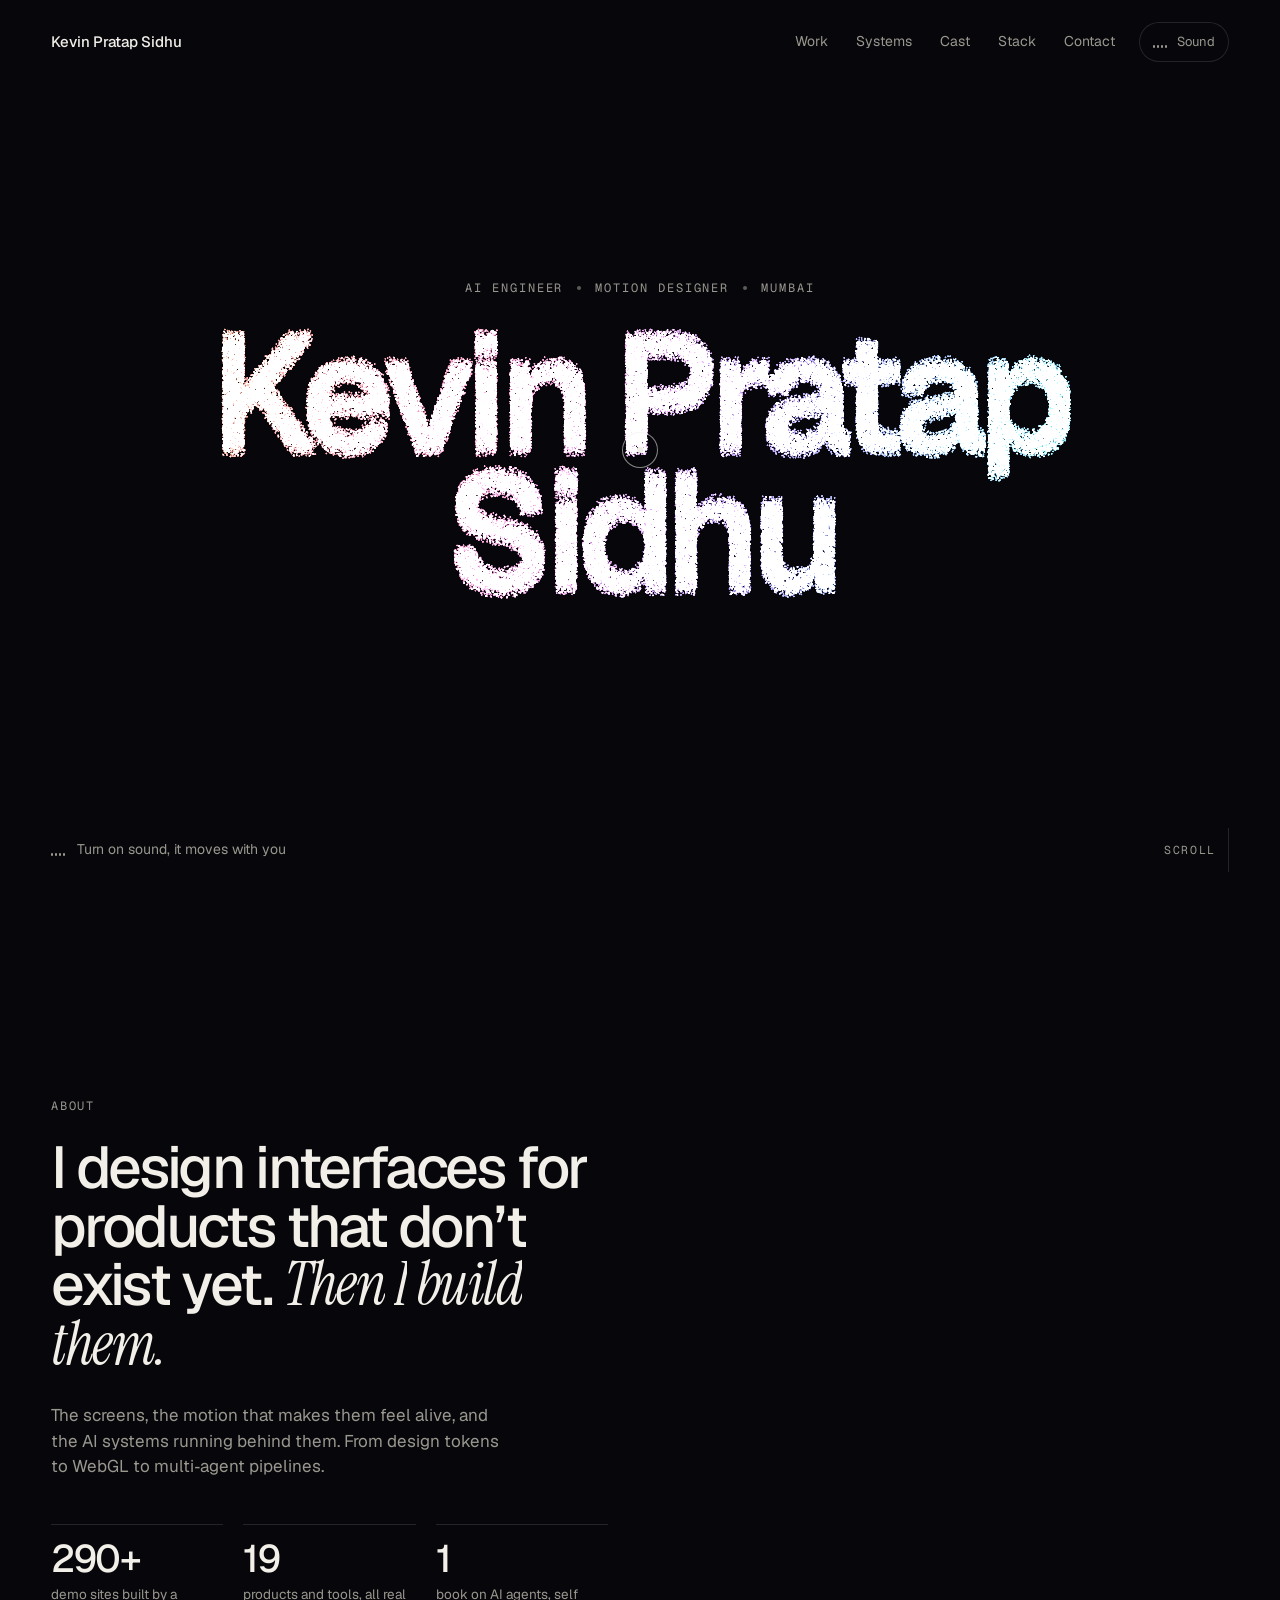
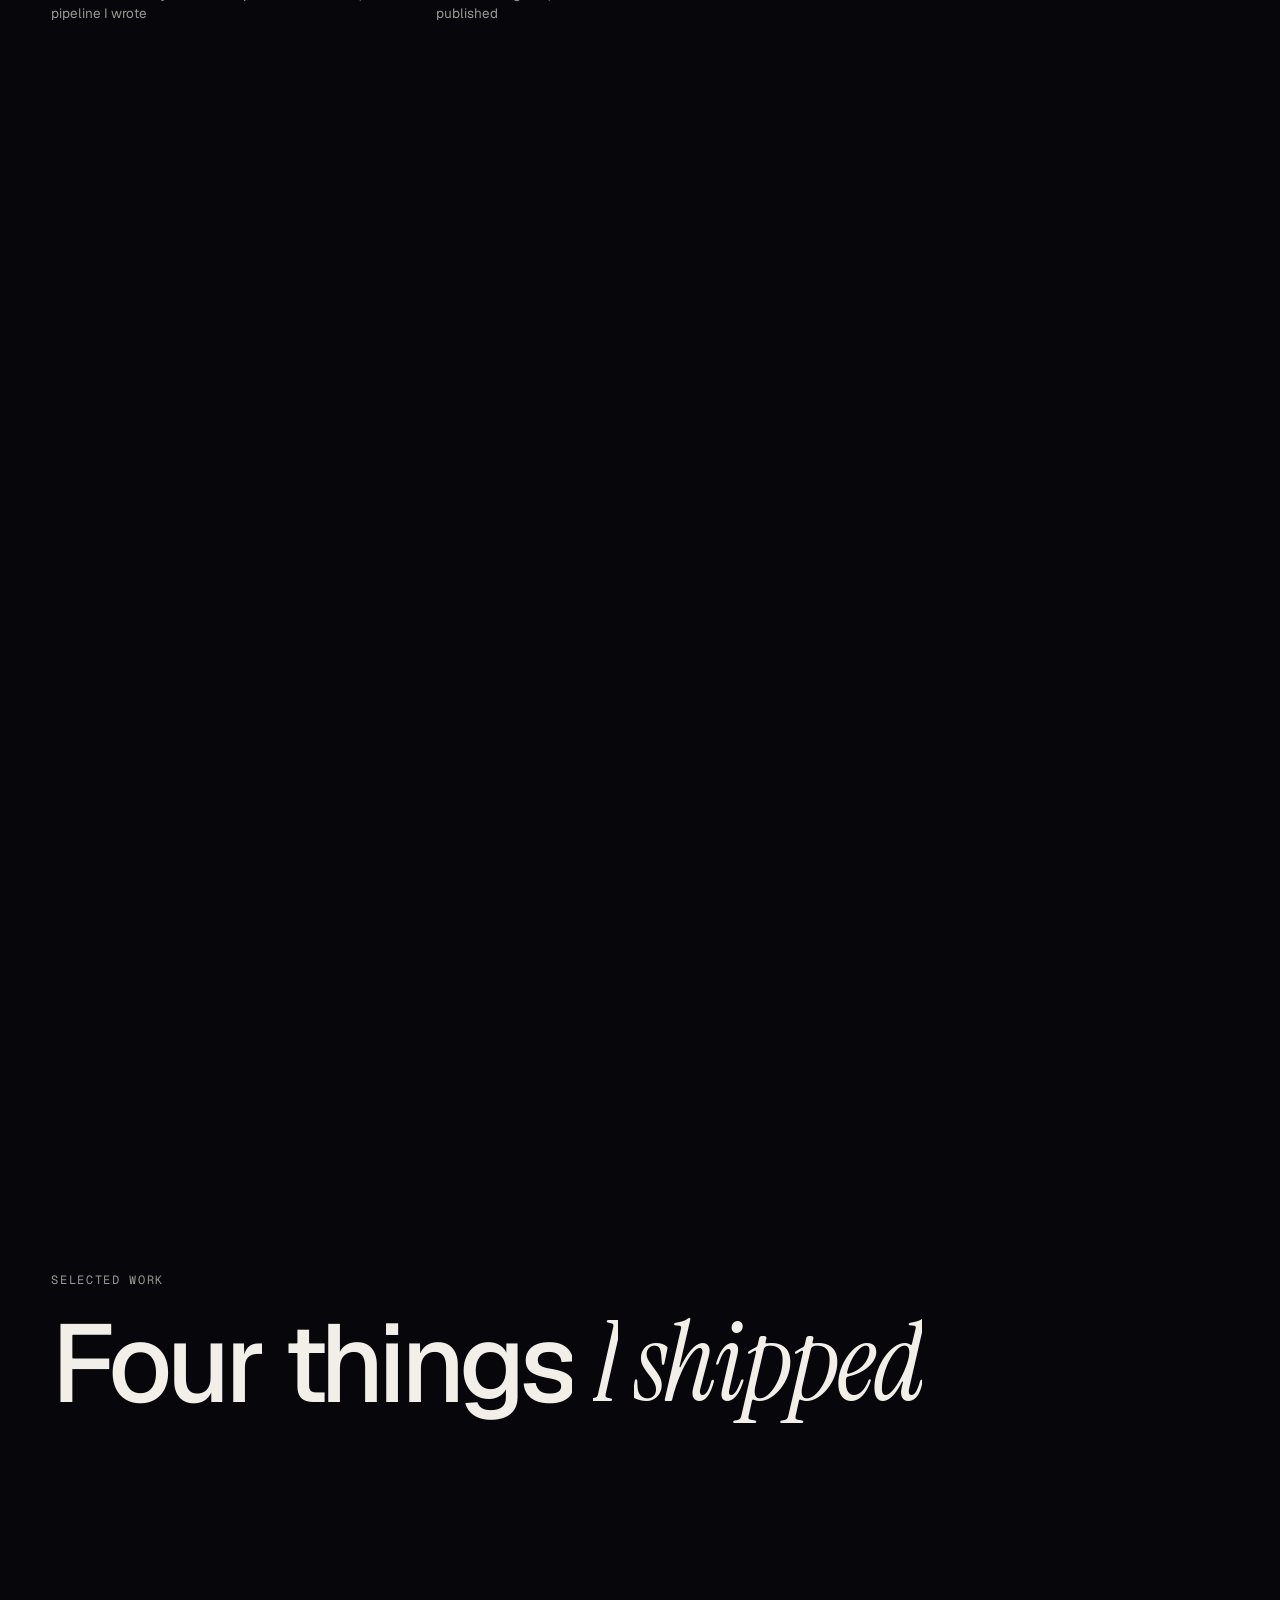
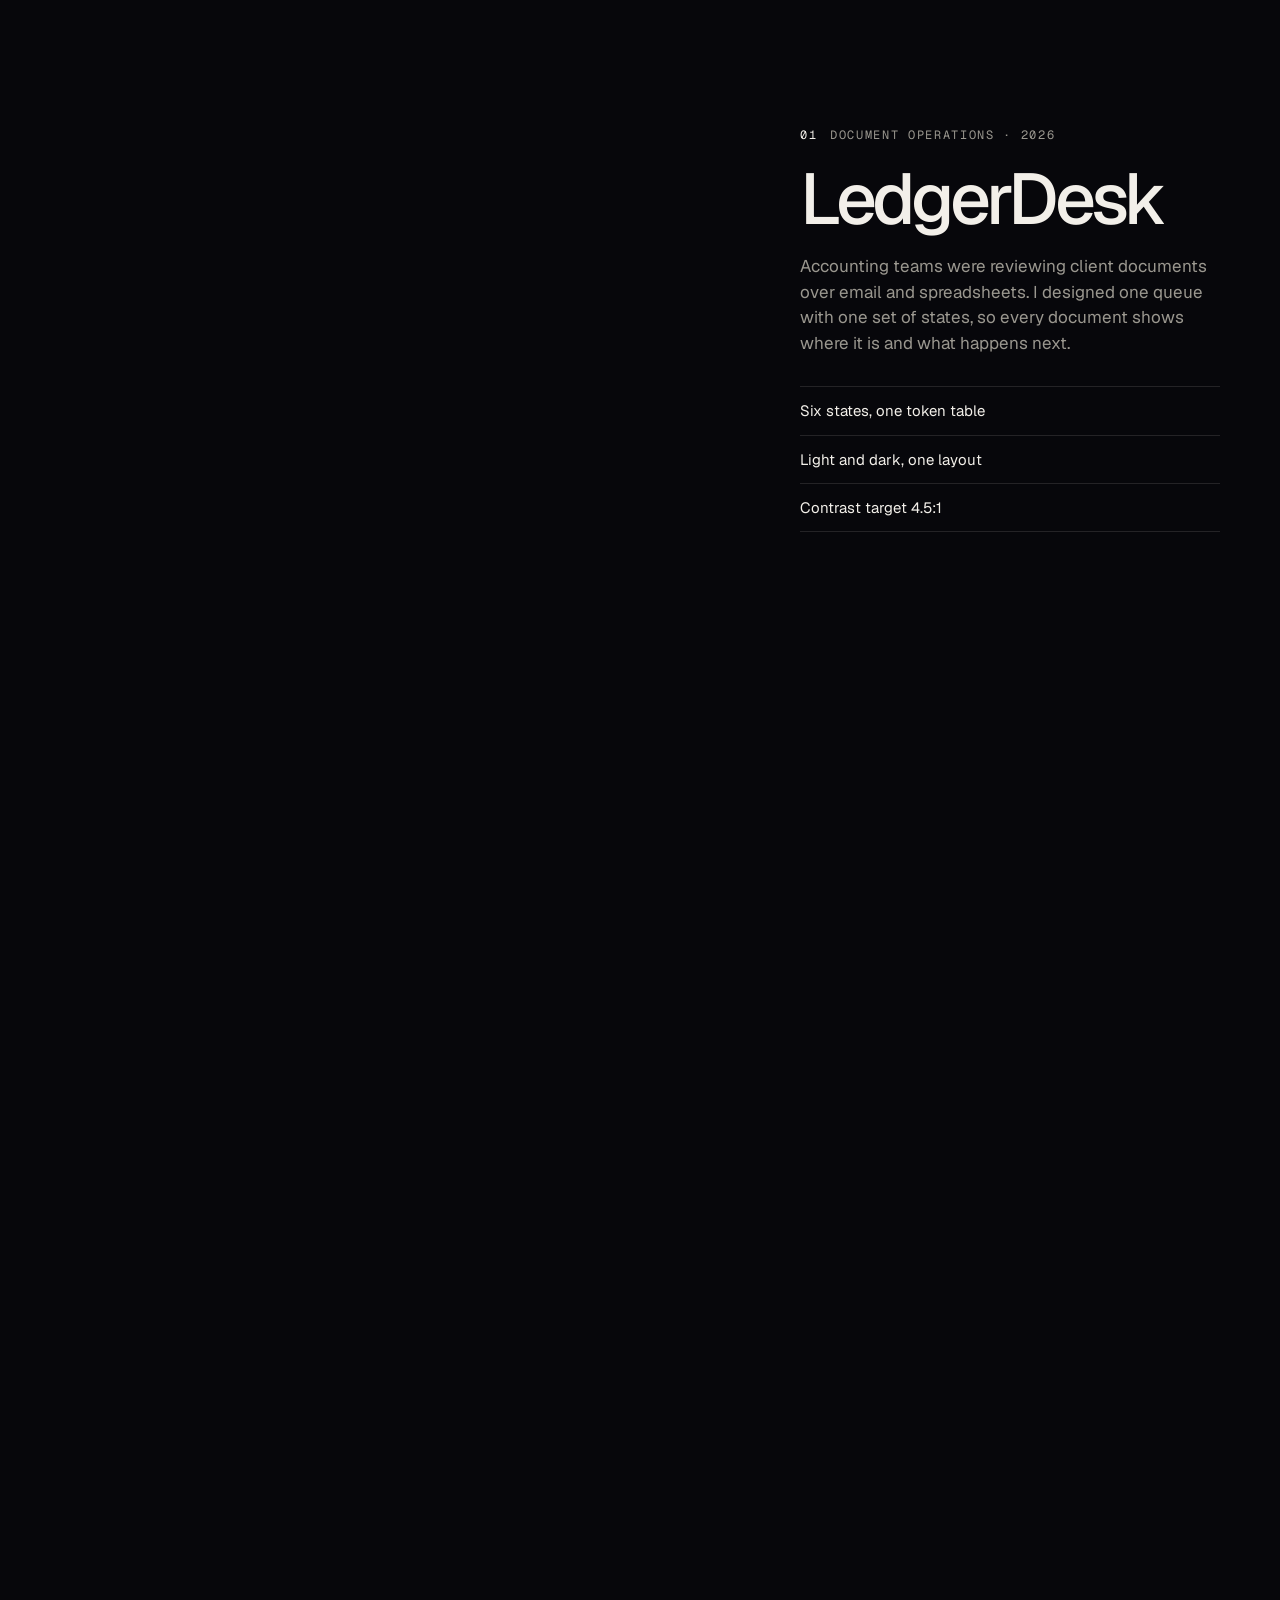
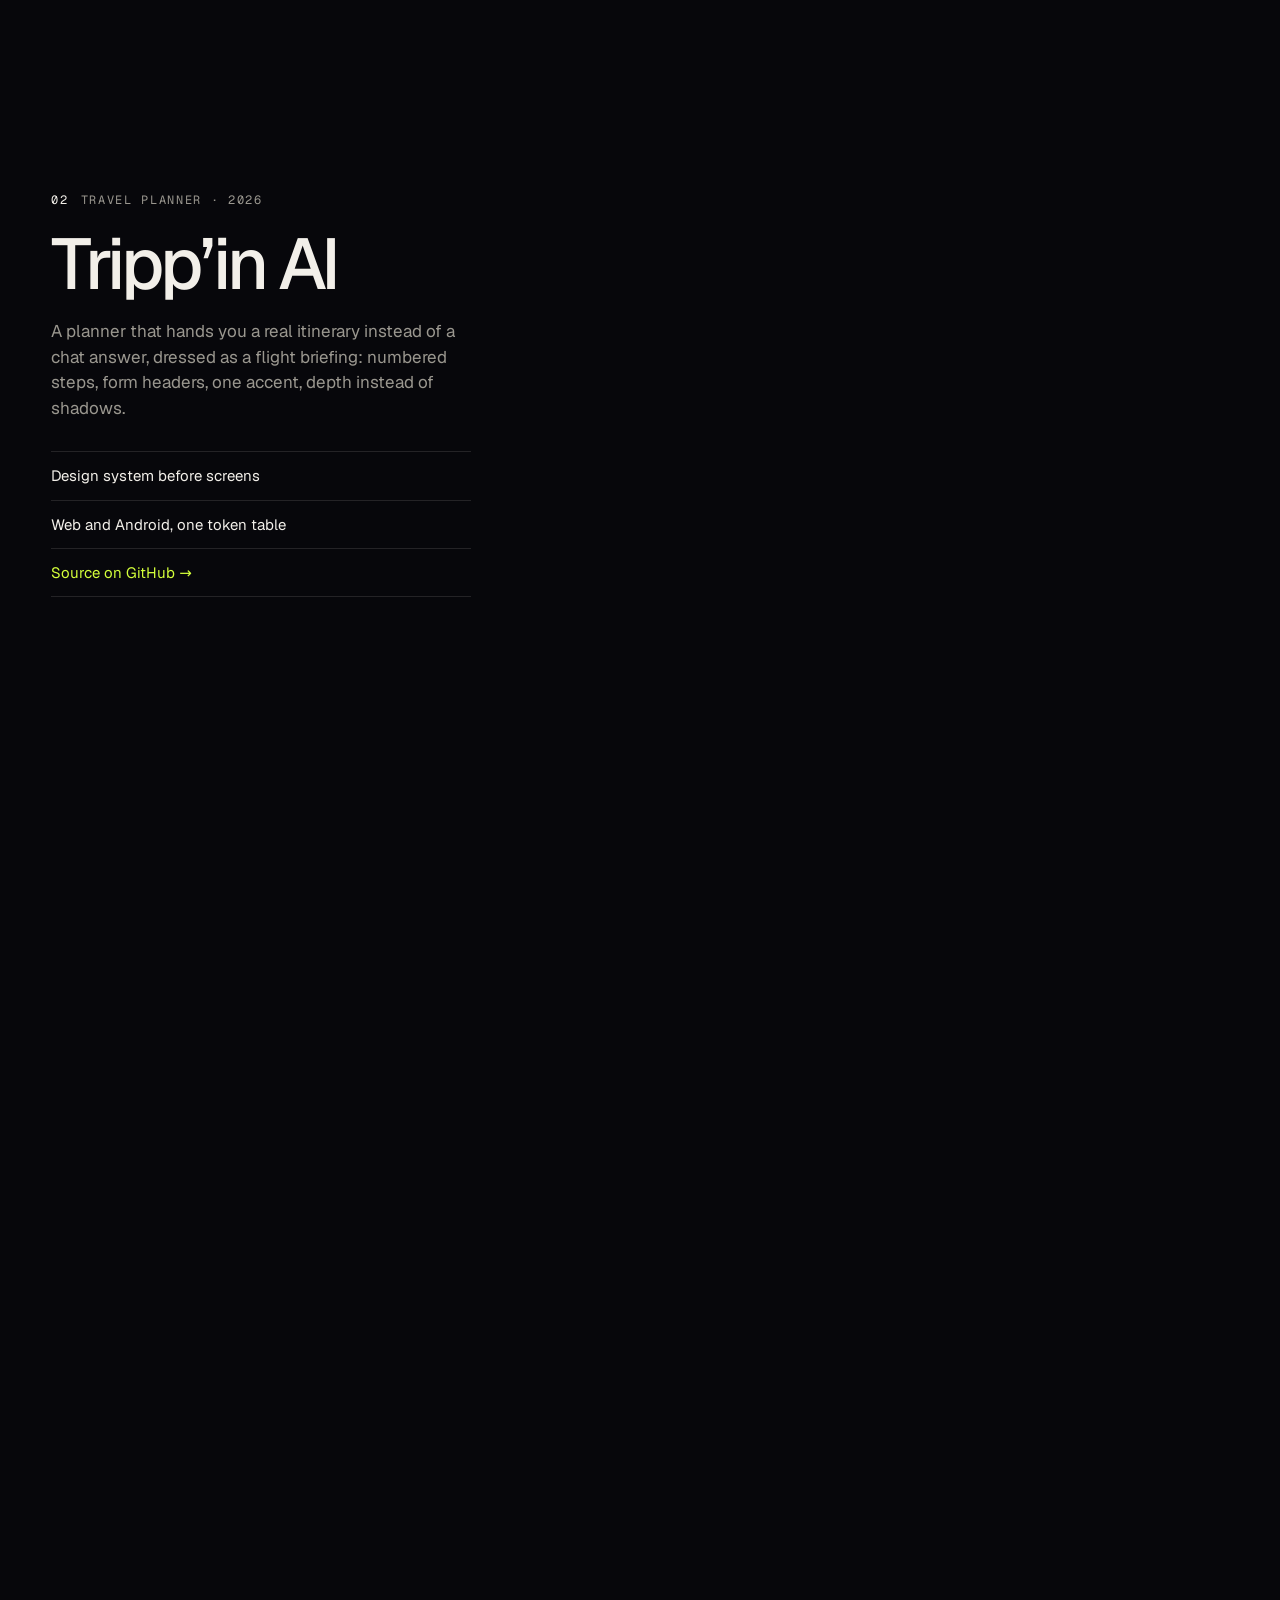
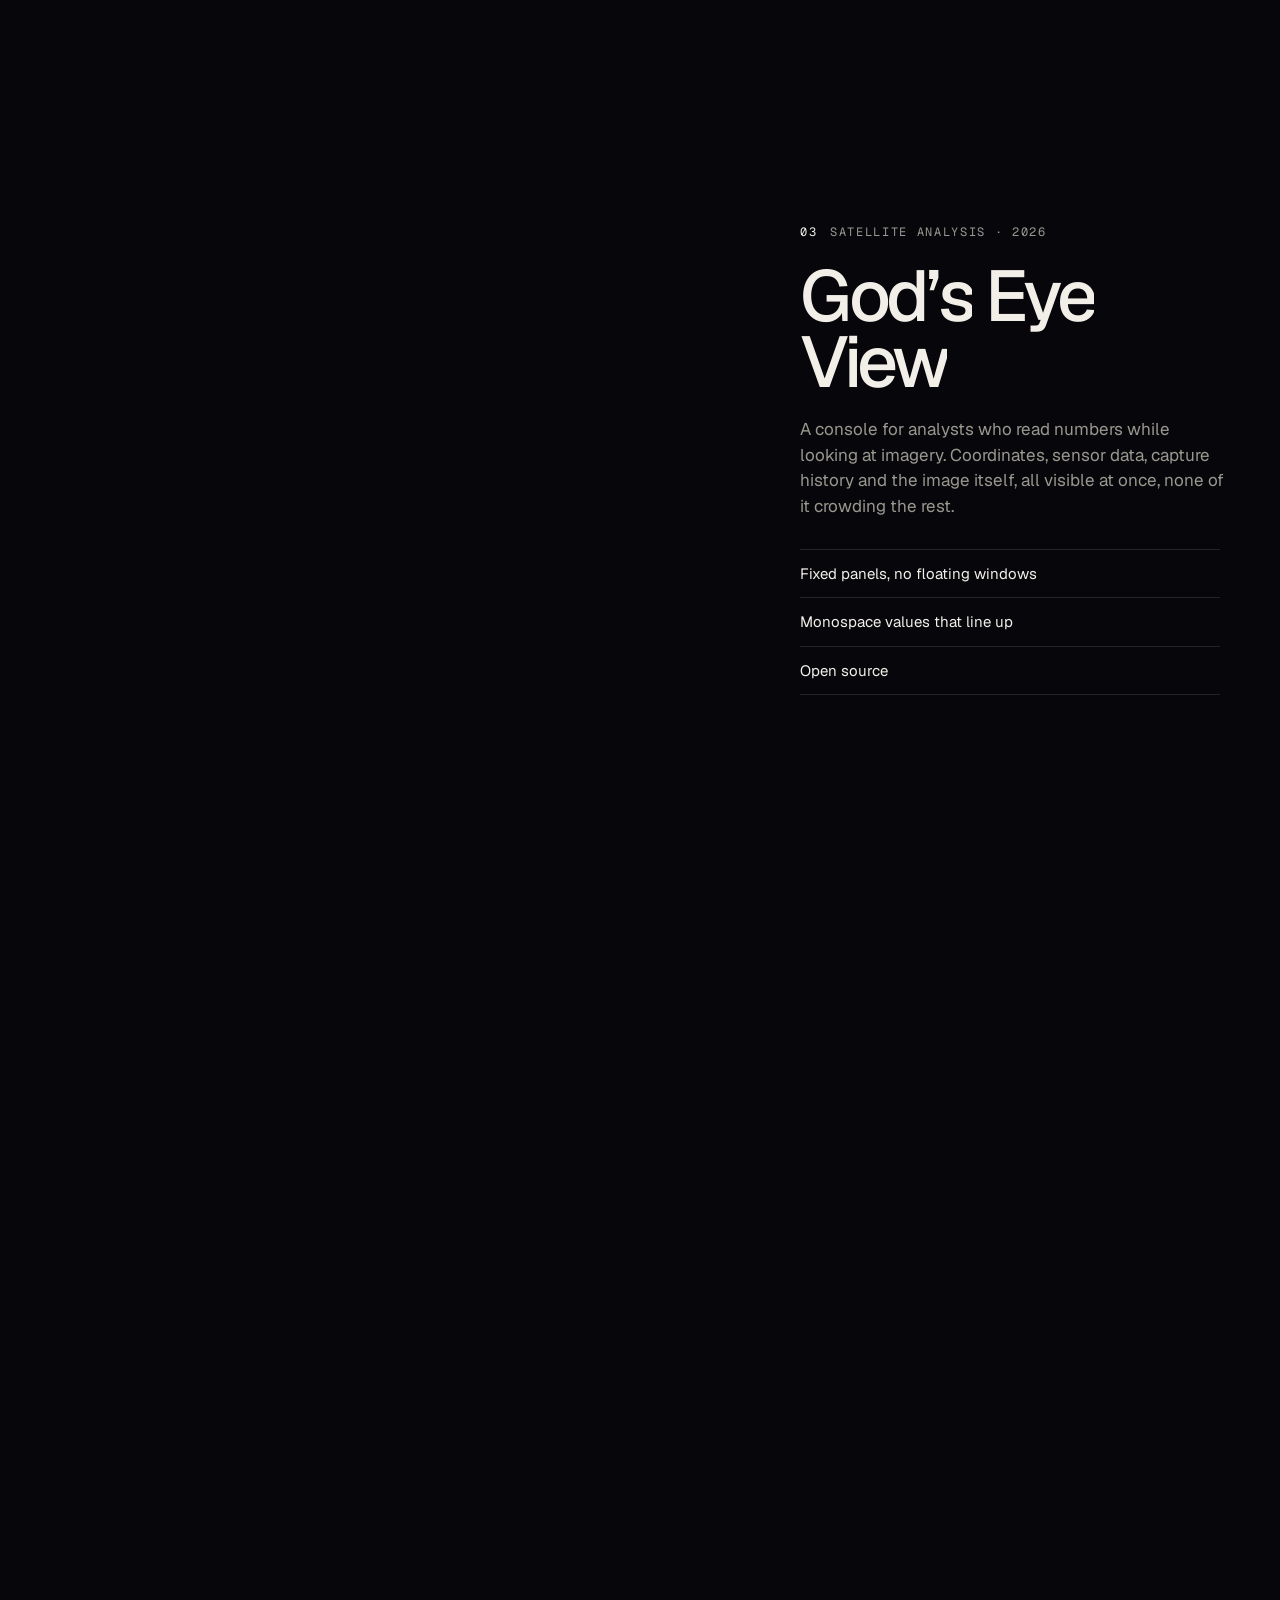
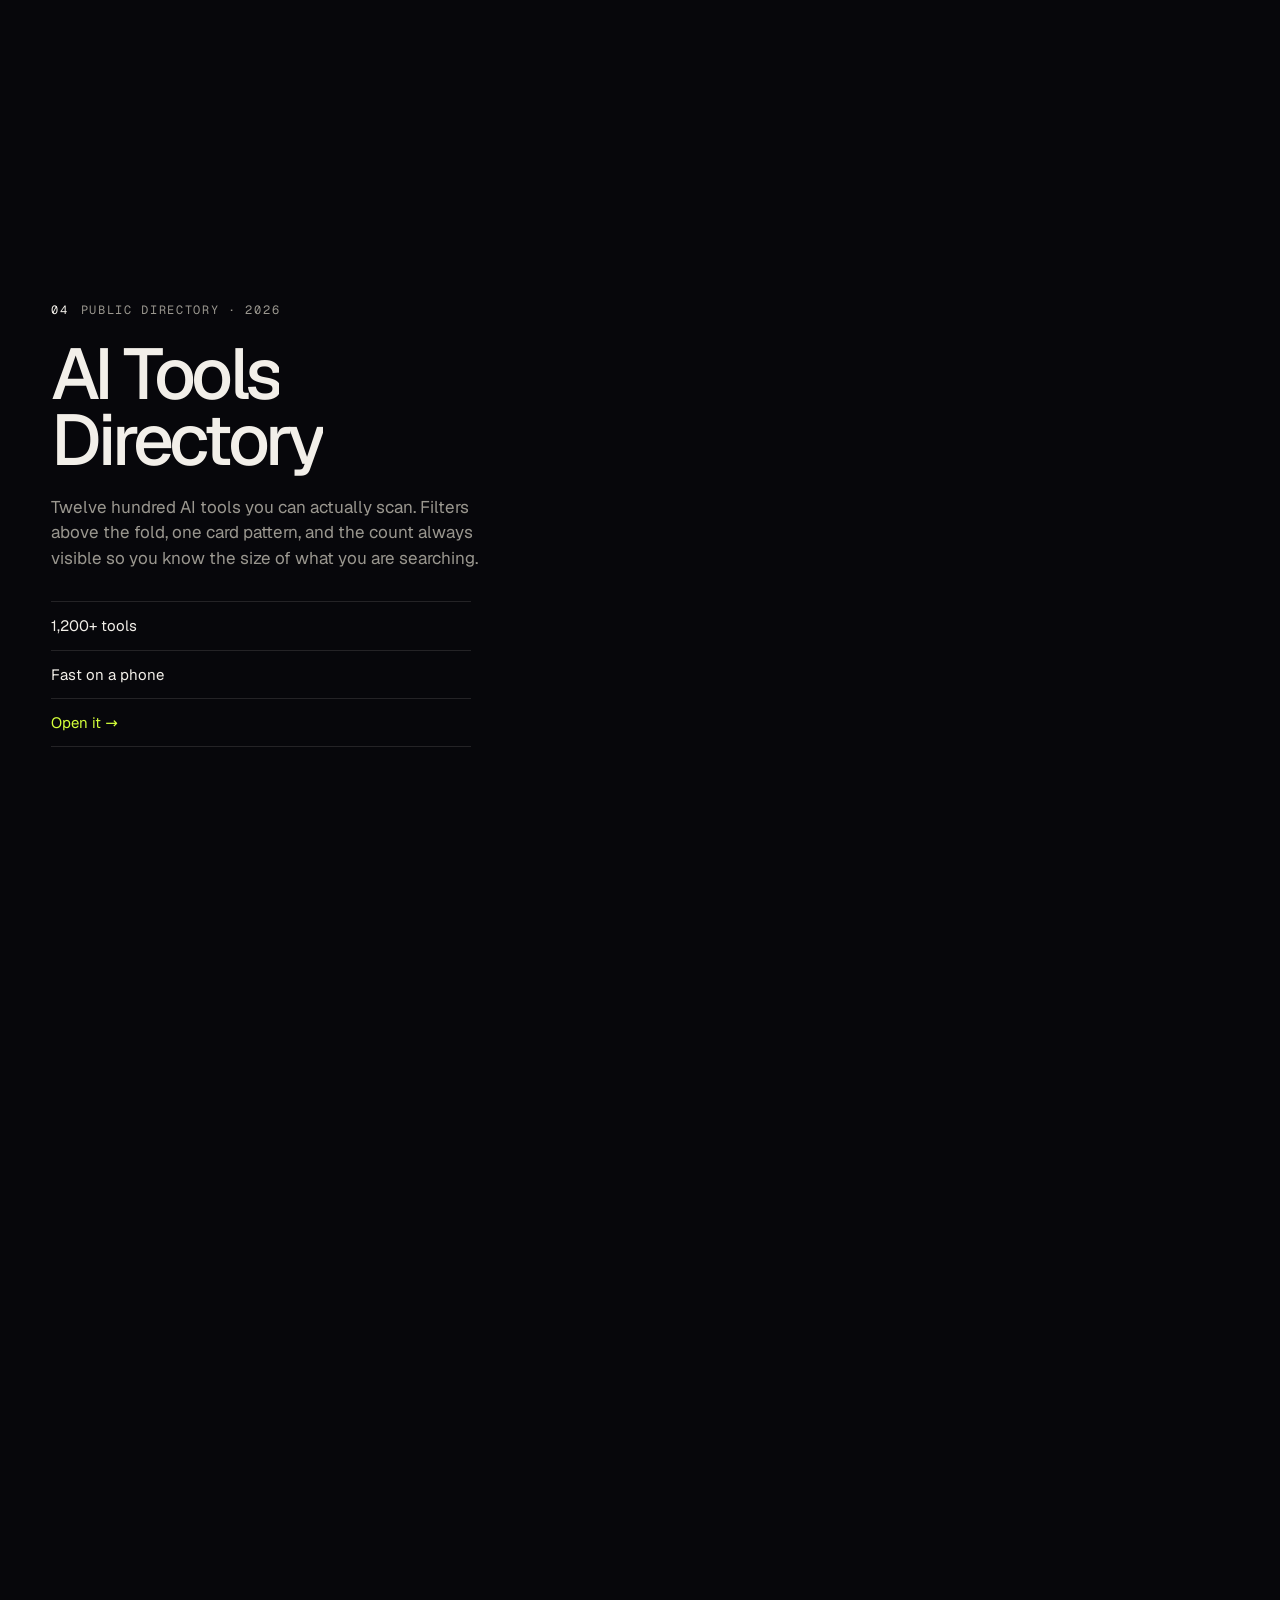
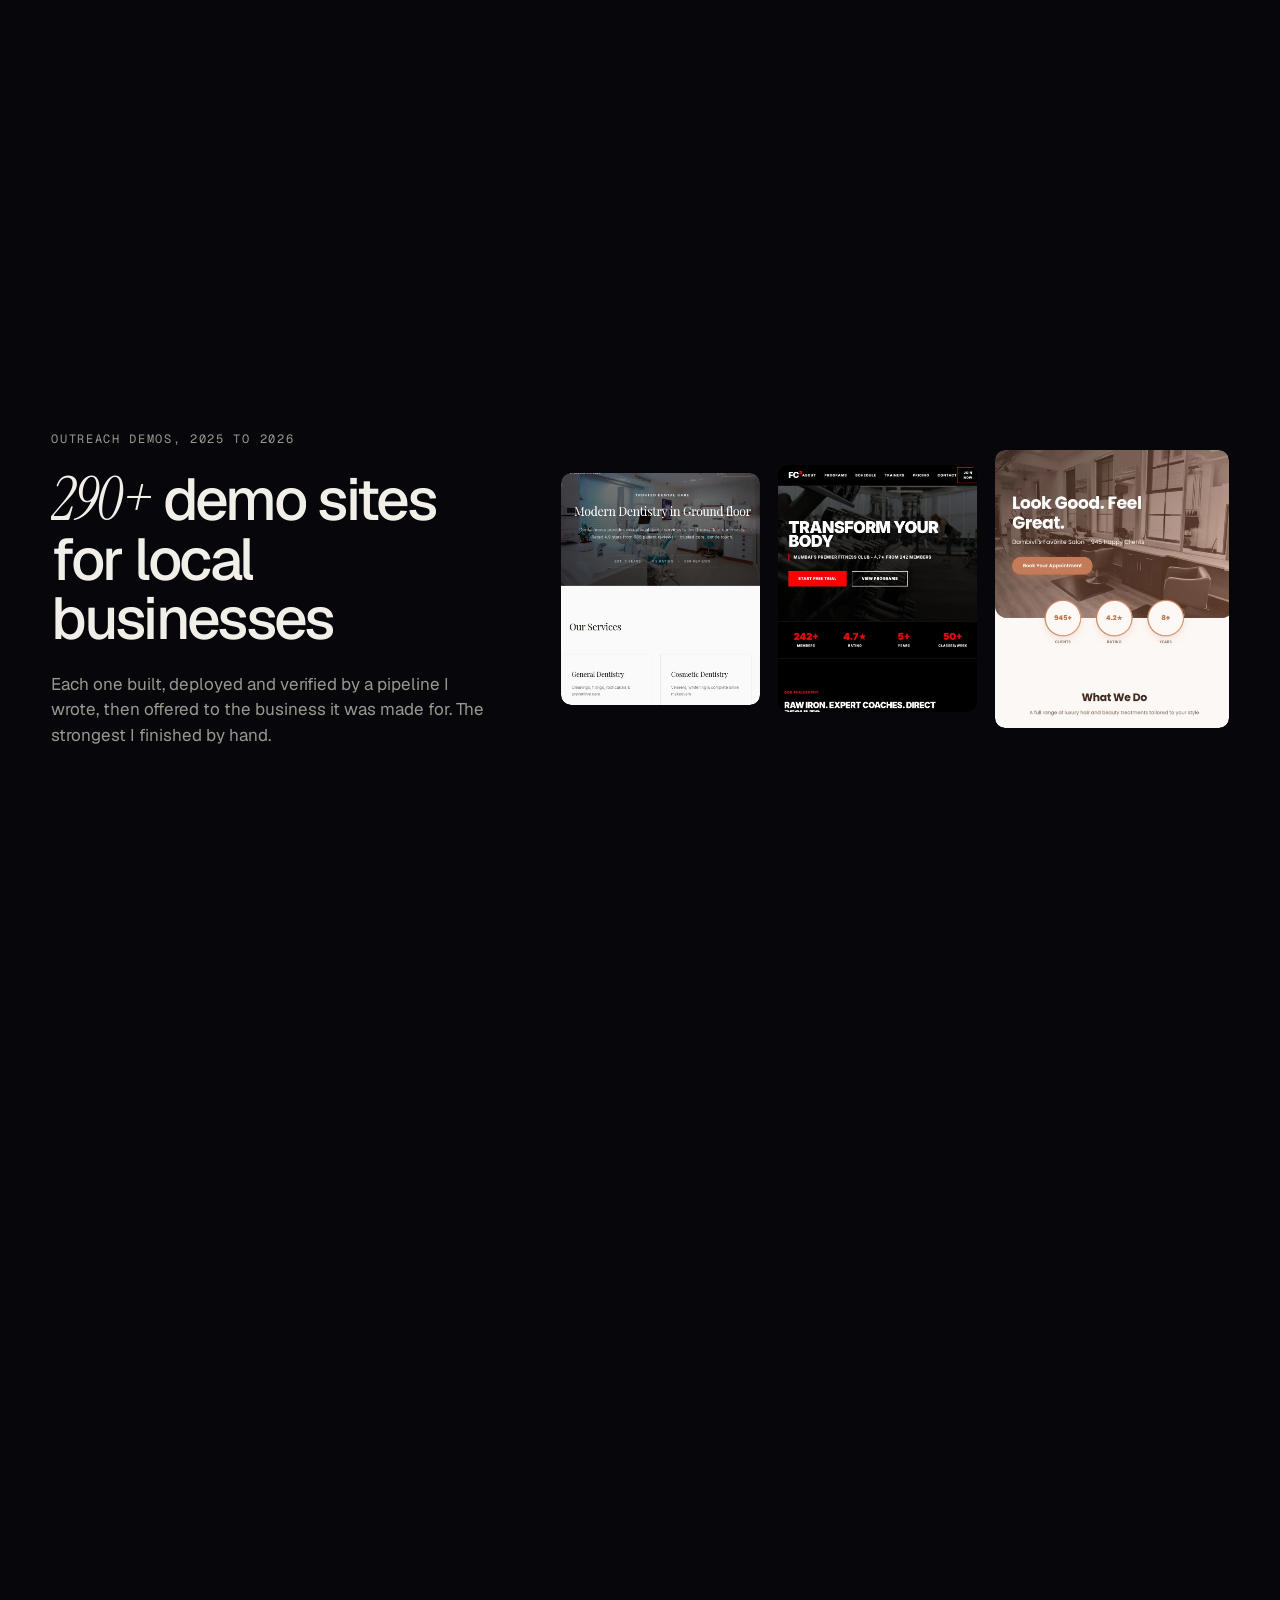
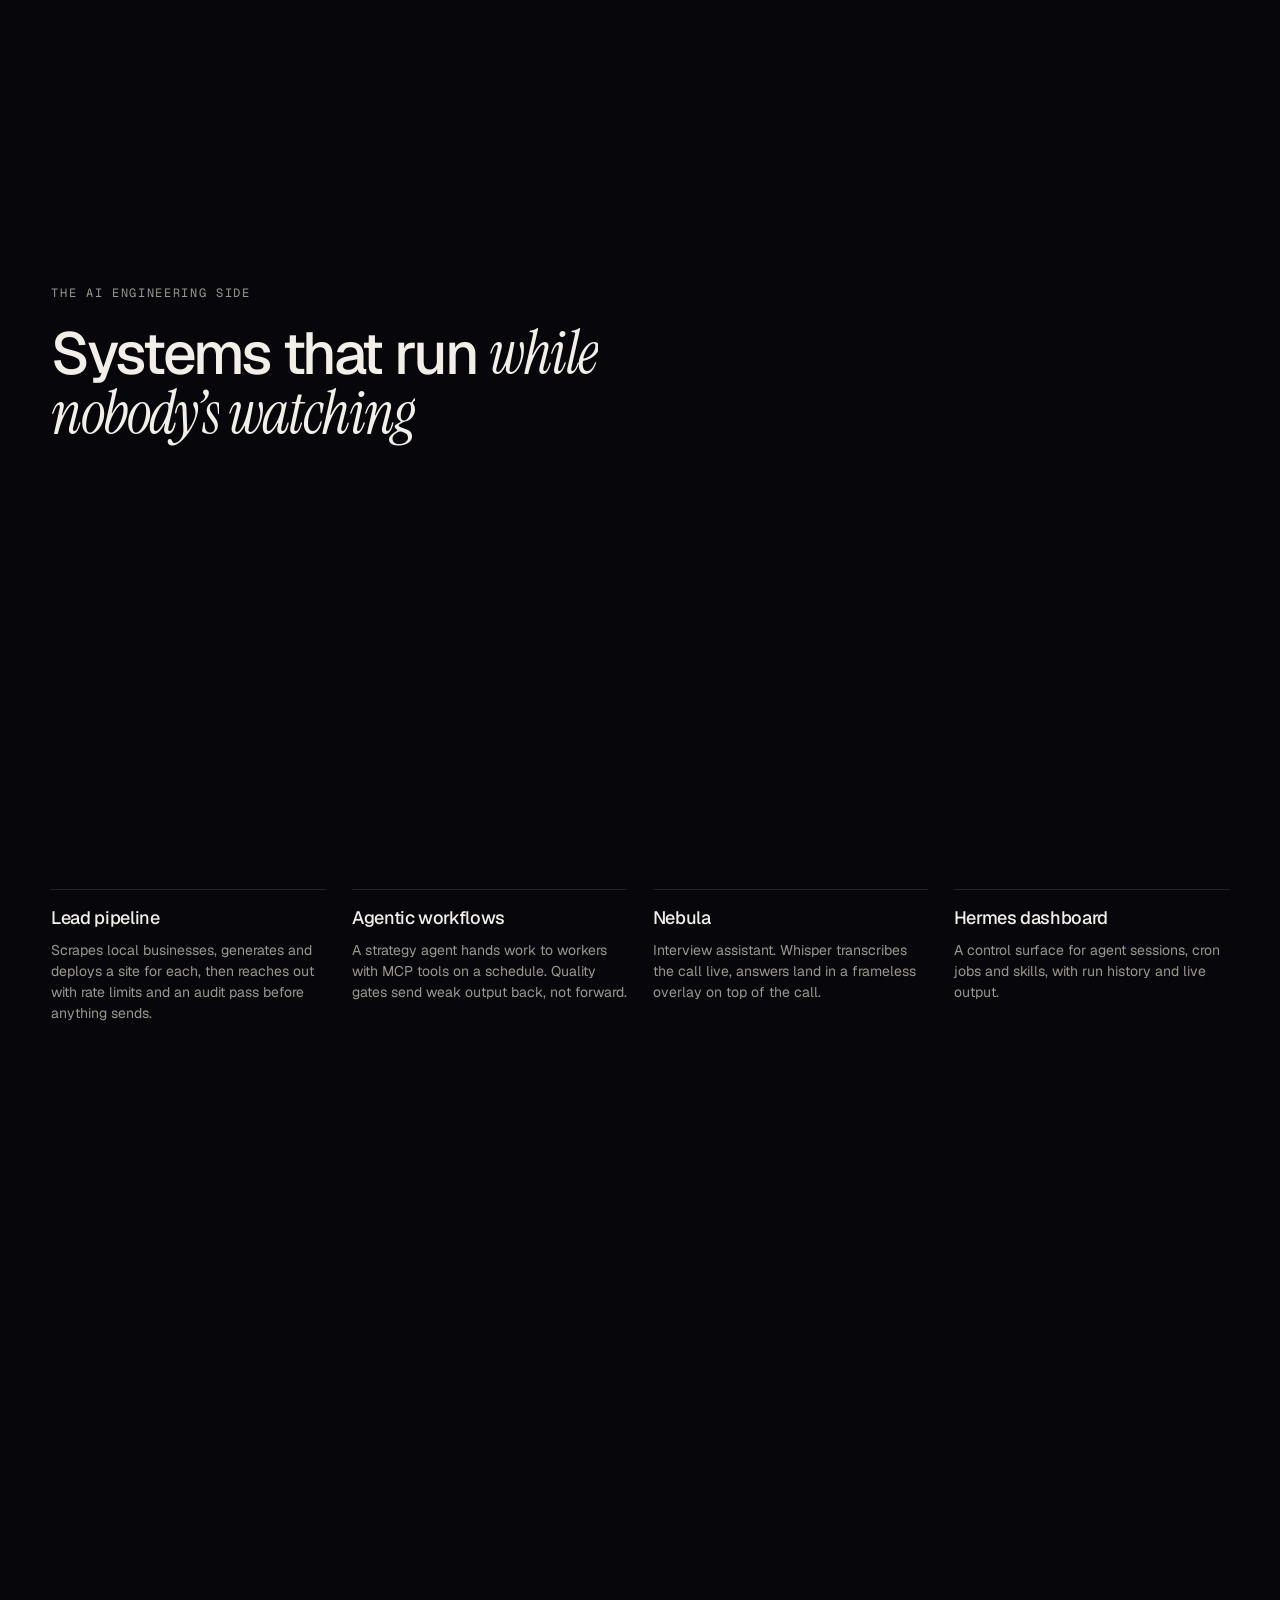
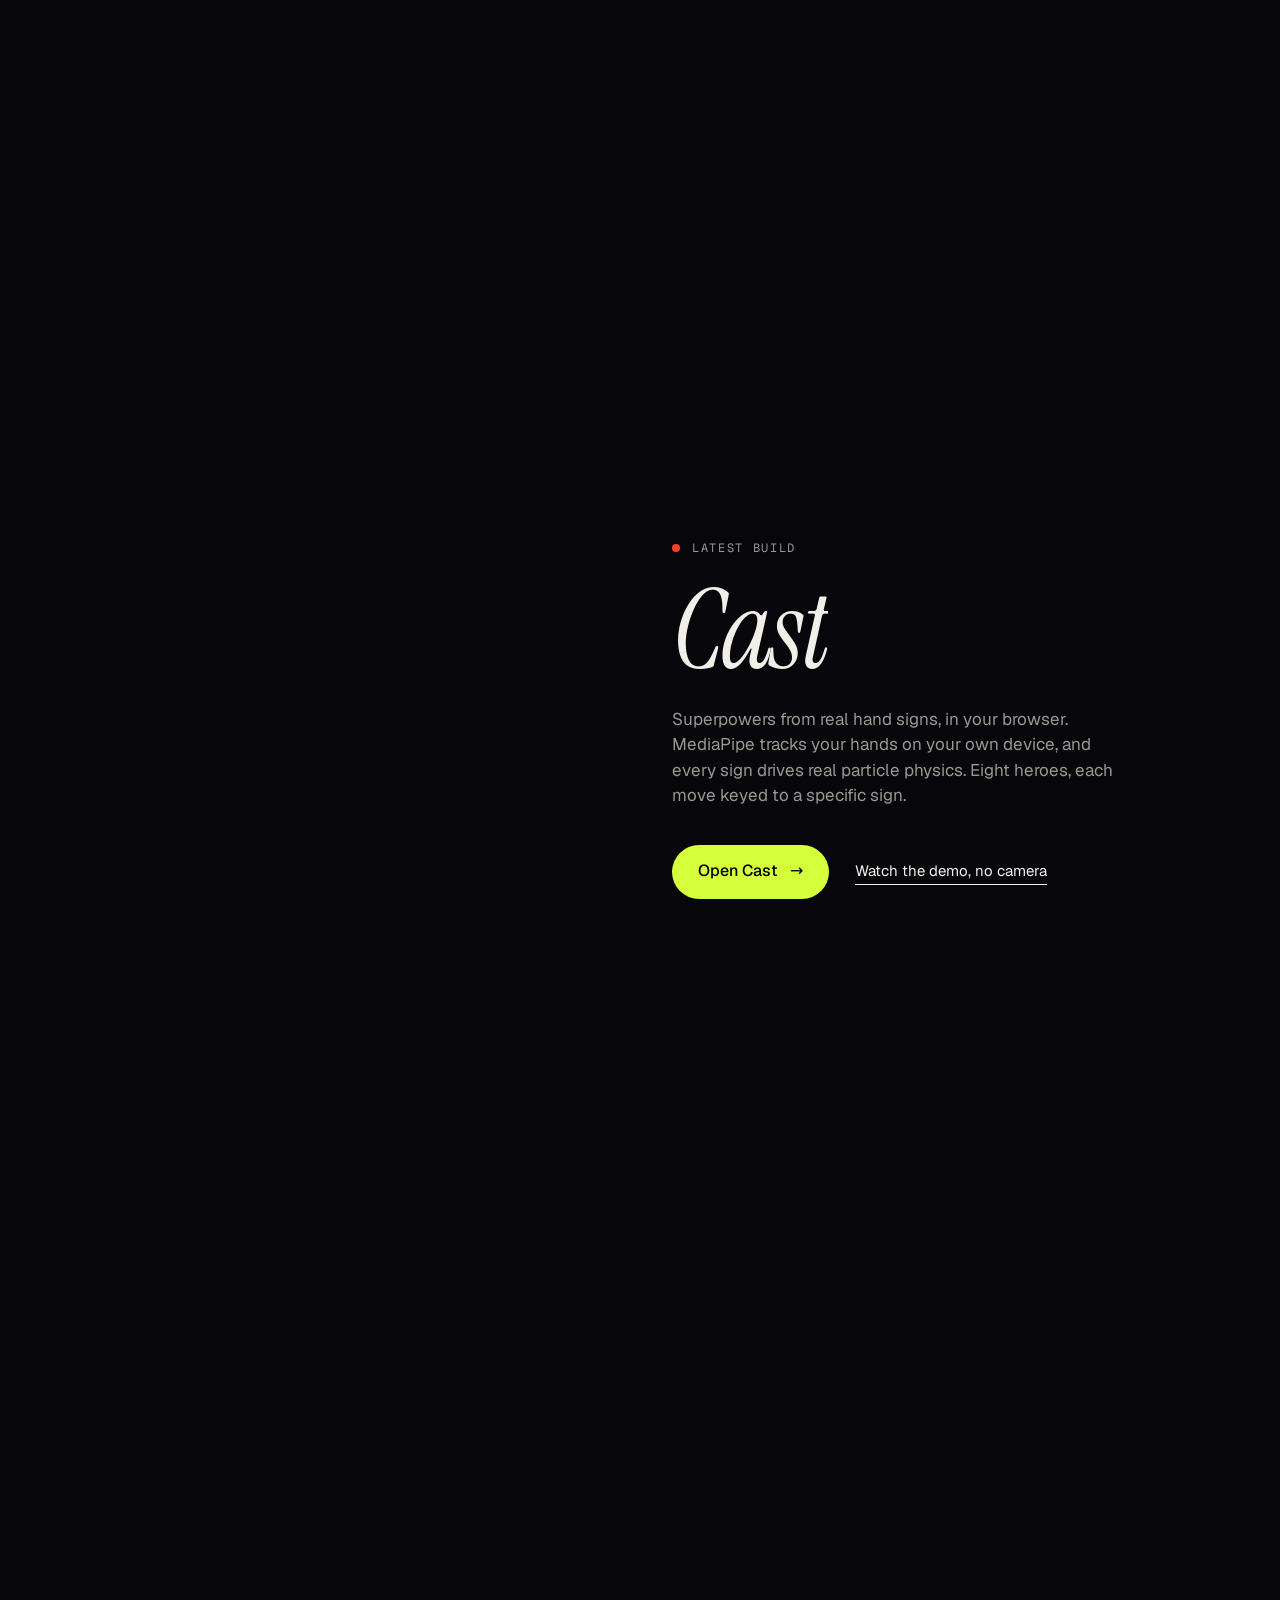
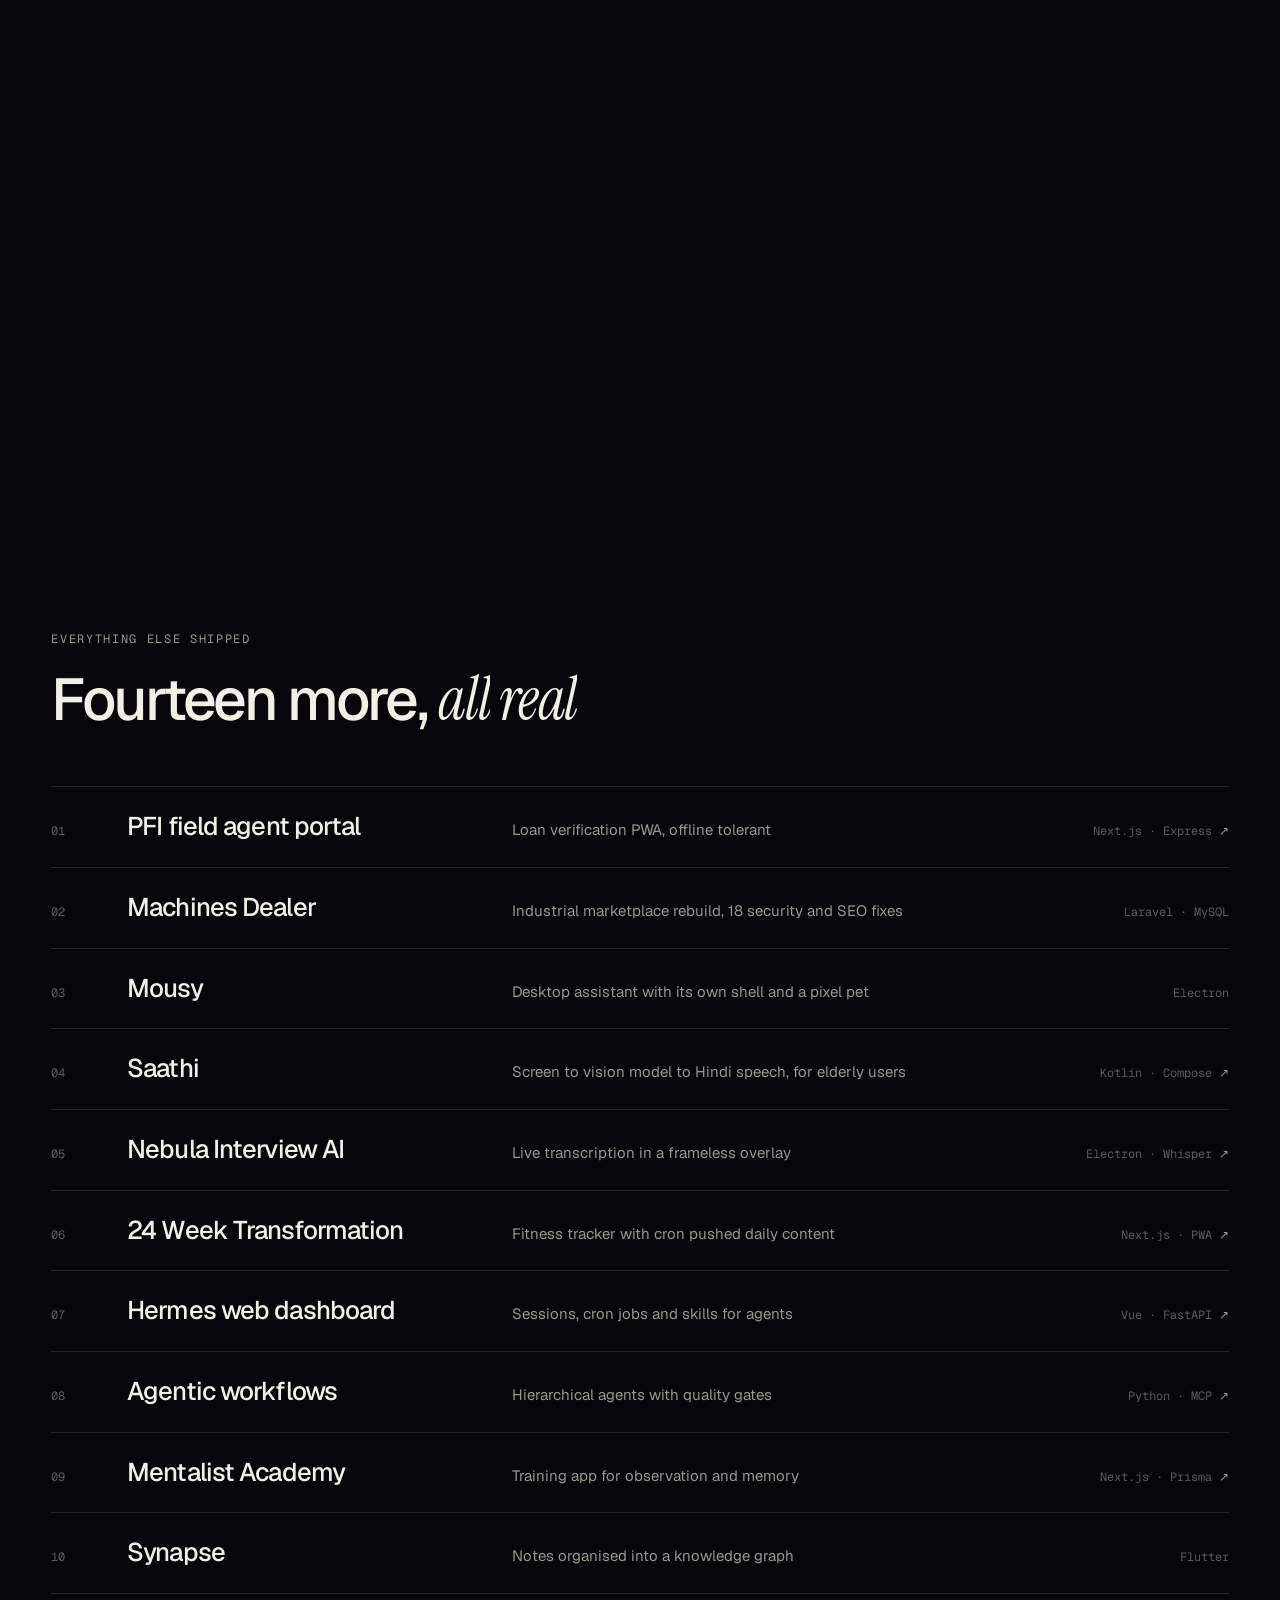
==== commit 84b749e9: "Link Nebula to its product site; the GitHub repo is private Co-Authored-By: Claude Sonnet 5.5 <norep" ====
--- a/index.html
+++ b/index.html
@@ -180,7 +180,7 @@
         <li><div><span class="l-n">02</span><span class="l-t">Machines Dealer</span><span class="l-d">Industrial marketplace rebuild, 18 security and SEO fixes</span><span class="l-s">Laravel · MySQL</span></div></li>
         <li><div><span class="l-n">03</span><span class="l-t">Mousy</span><span class="l-d">Desktop assistant with its own shell and a pixel pet</span><span class="l-s">Electron</span></div></li>
         <li><a href="https://github.com/KevinPratap/saathi-android"><span class="l-n">04</span><span class="l-t">Saathi</span><span class="l-d">Screen to vision model to Hindi speech, for elderly users</span><span class="l-s">Kotlin · Compose</span></a></li>
-        <li><a href="https://github.com/KevinPratap/nebula-interview-ai"><span class="l-n">05</span><span class="l-t">Nebula Interview AI</span><span class="l-d">Live transcription in a frameless overlay</span><span class="l-s">Electron · Whisper</span></a></li>
+        <li><a href="https://nebulainterviewai.com"><span class="l-n">05</span><span class="l-t">Nebula Interview AI</span><span class="l-d">Live transcription in a frameless overlay</span><span class="l-s">Electron · Whisper</span></a></li>
         <li><a href="https://github.com/KevinPratap/24-week-transformation"><span class="l-n">06</span><span class="l-t">24 Week Transformation</span><span class="l-d">Fitness tracker with cron pushed daily content</span><span class="l-s">Next.js · PWA</span></a></li>
         <li><a href="https://github.com/KevinPratap/hermes-web-dashboard"><span class="l-n">07</span><span class="l-t">Hermes web dashboard</span><span class="l-d">Sessions, cron jobs and skills for agents</span><span class="l-s">Vue · FastAPI</span></a></li>
         <li><a href="https://github.com/KevinPratap/agentic-workflows"><span class="l-n">08</span><span class="l-t">Agentic workflows</span><span class="l-d">Hierarchical agents with quality gates</span><span class="l-s">Python · MCP</span></a></li>
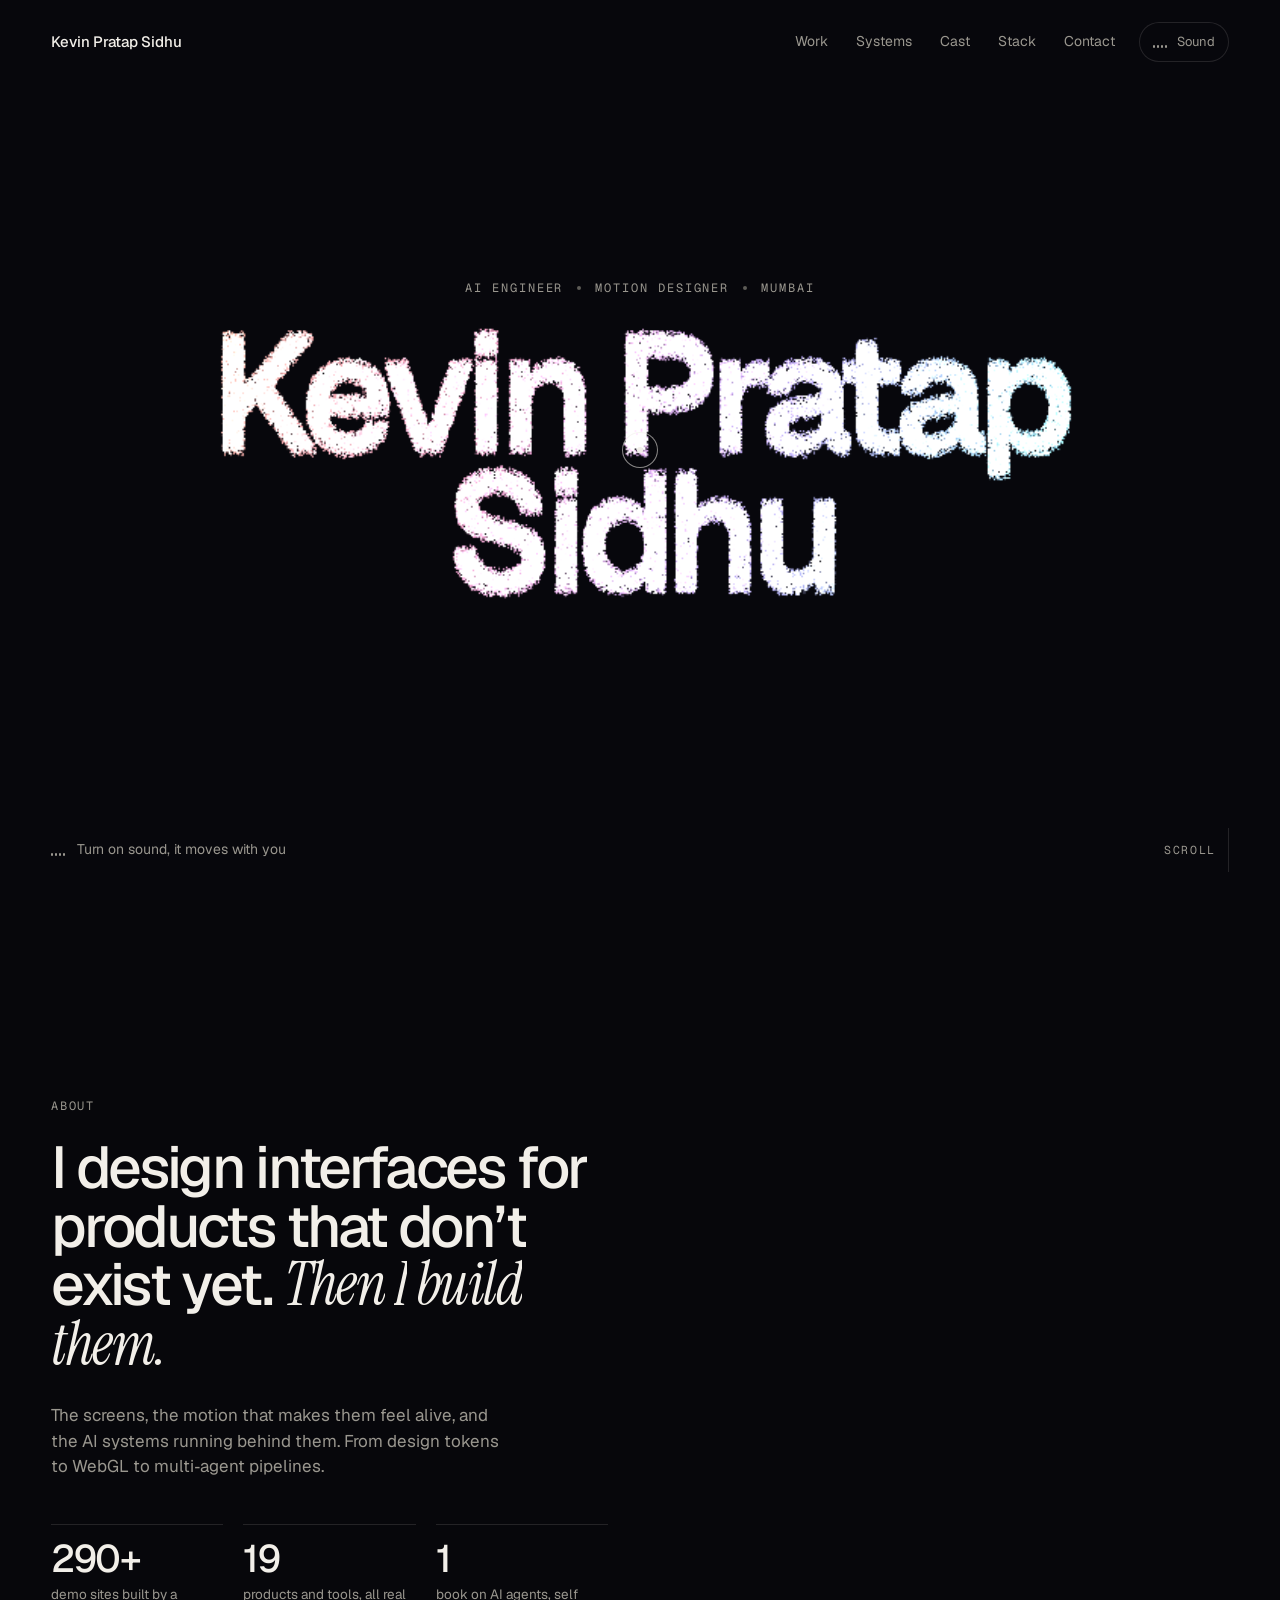
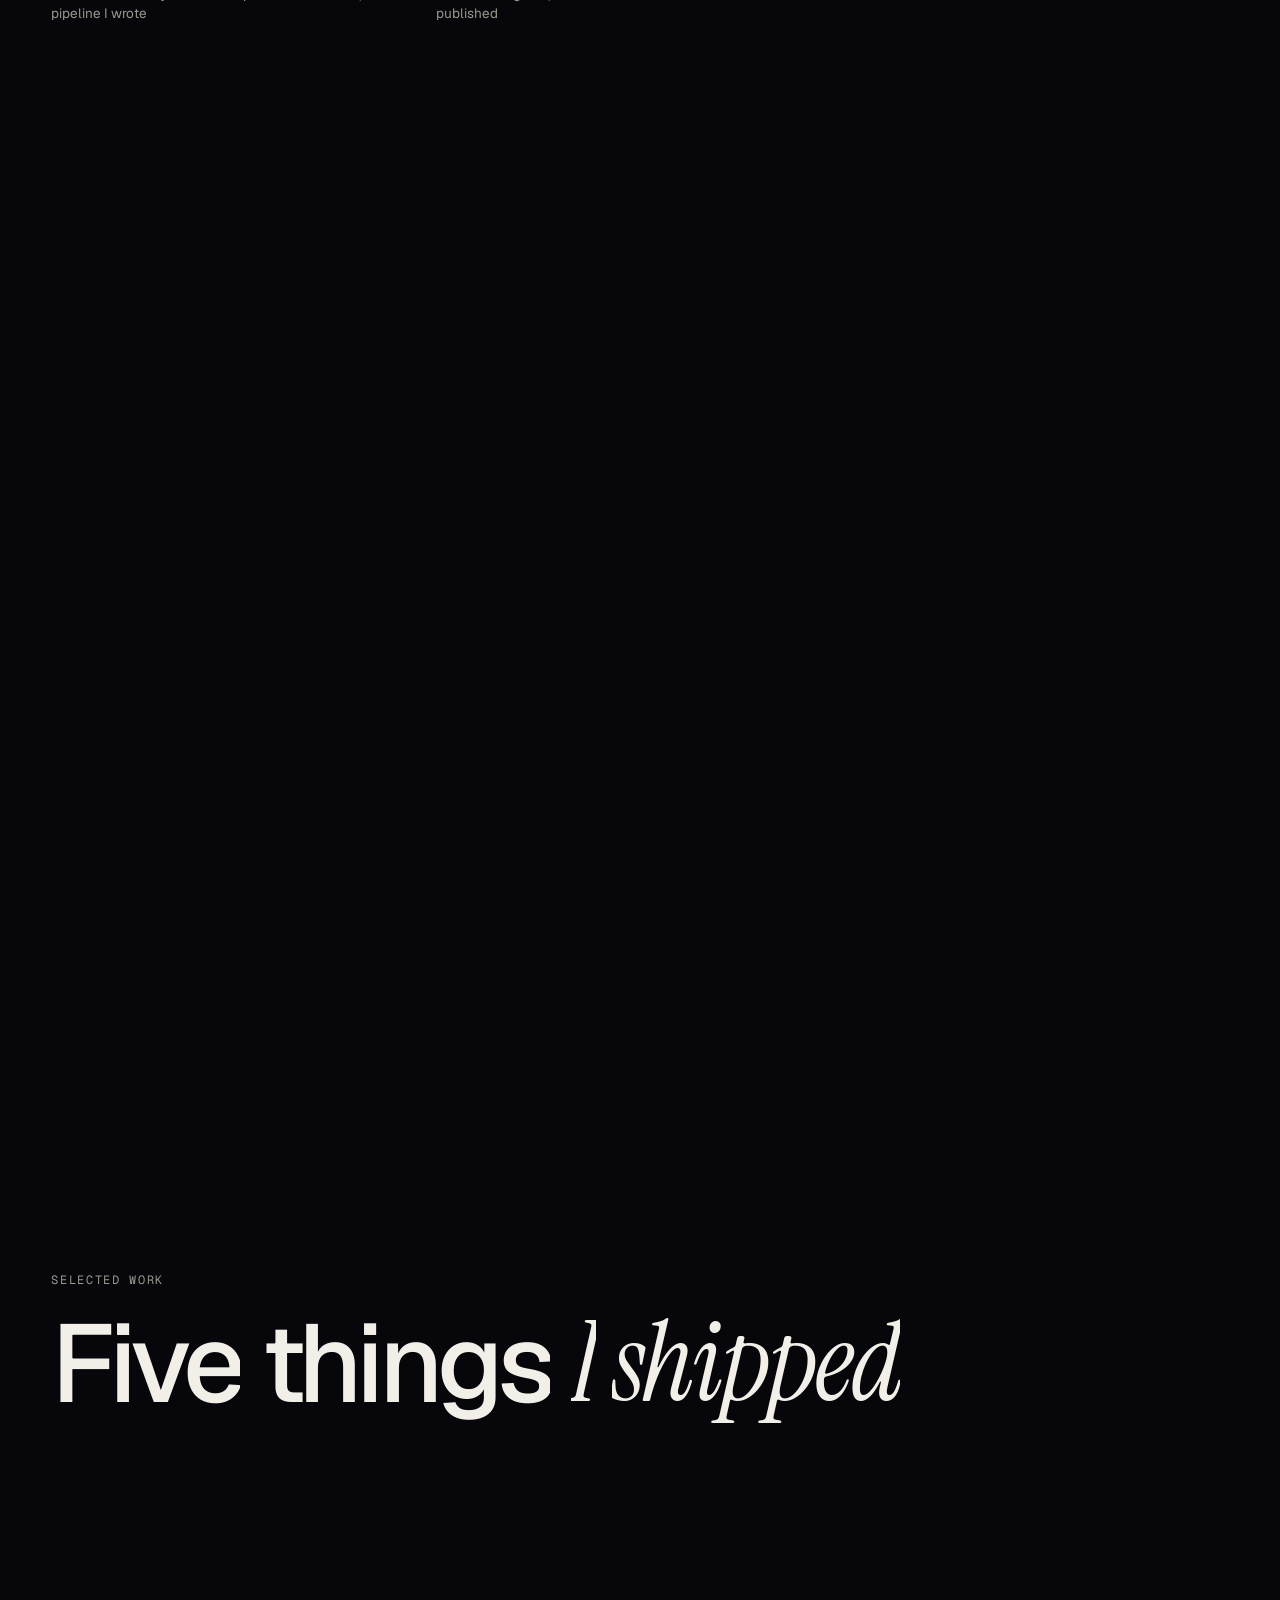
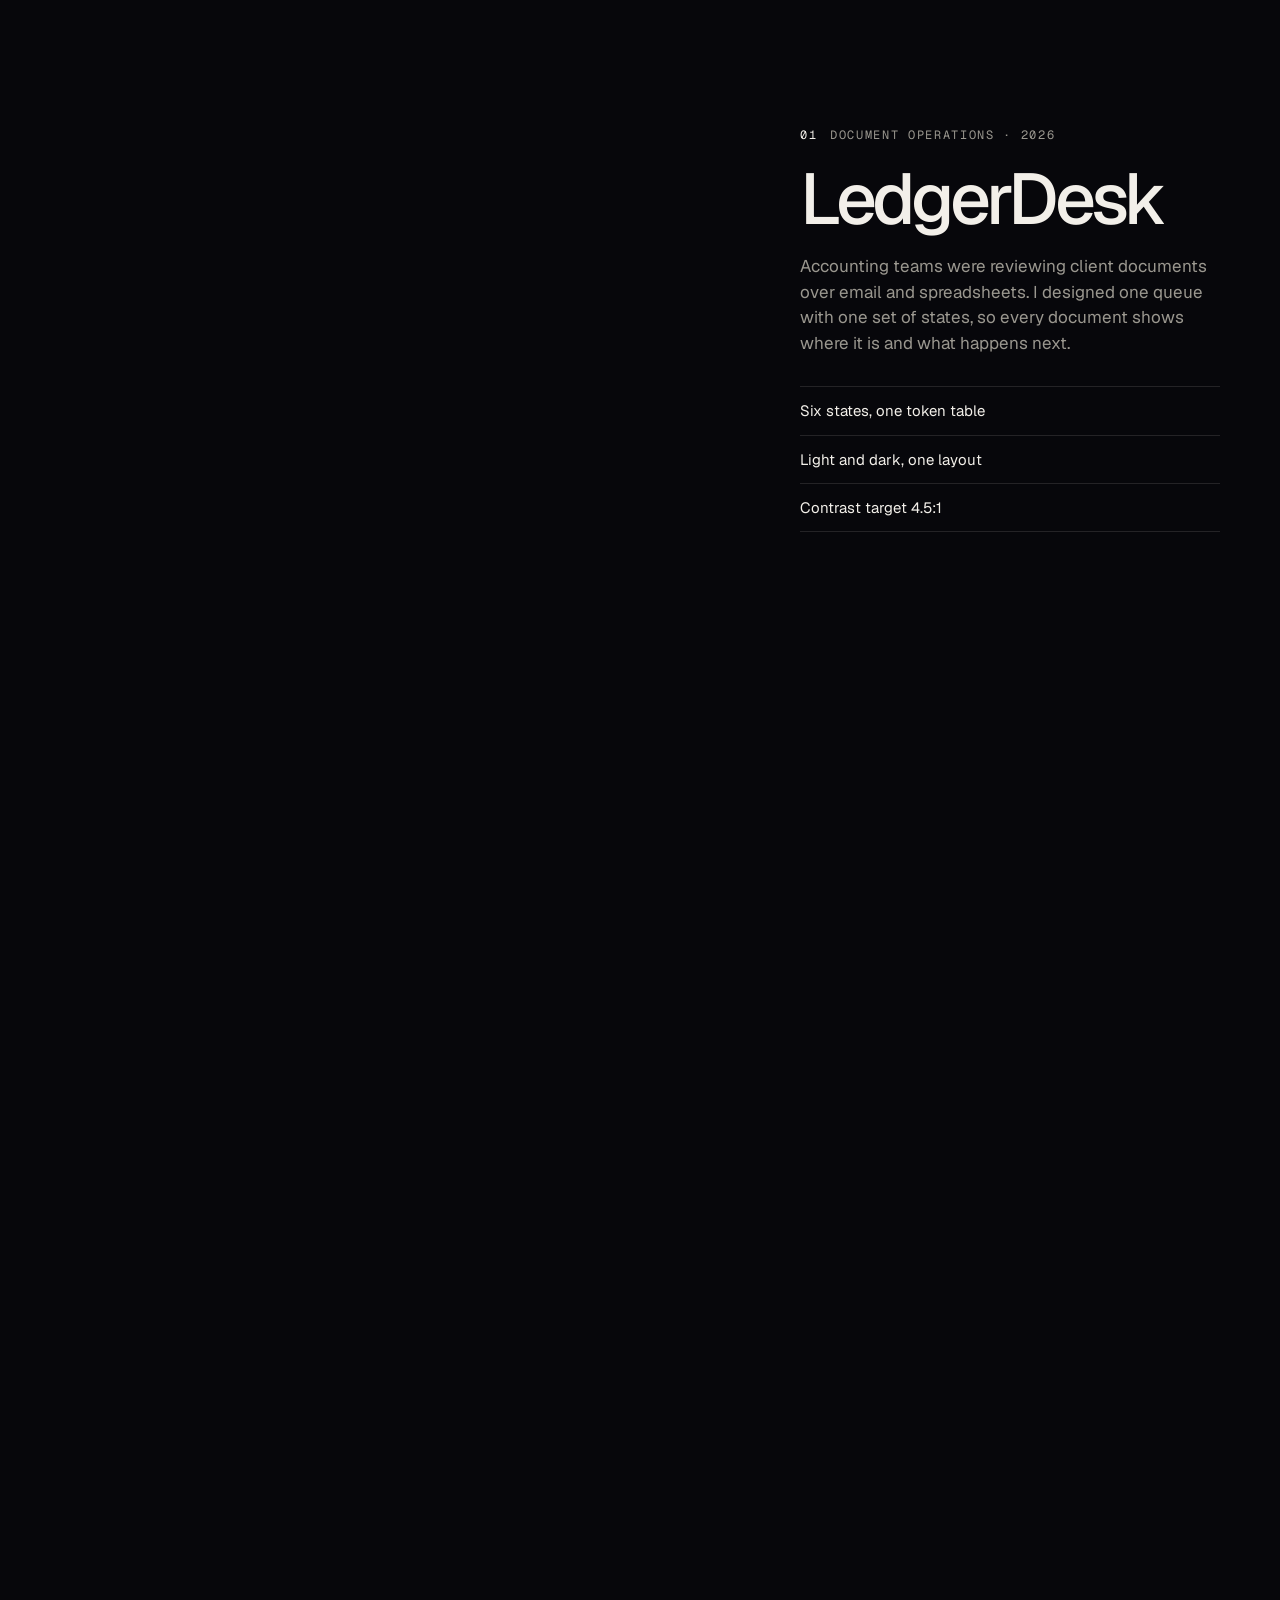
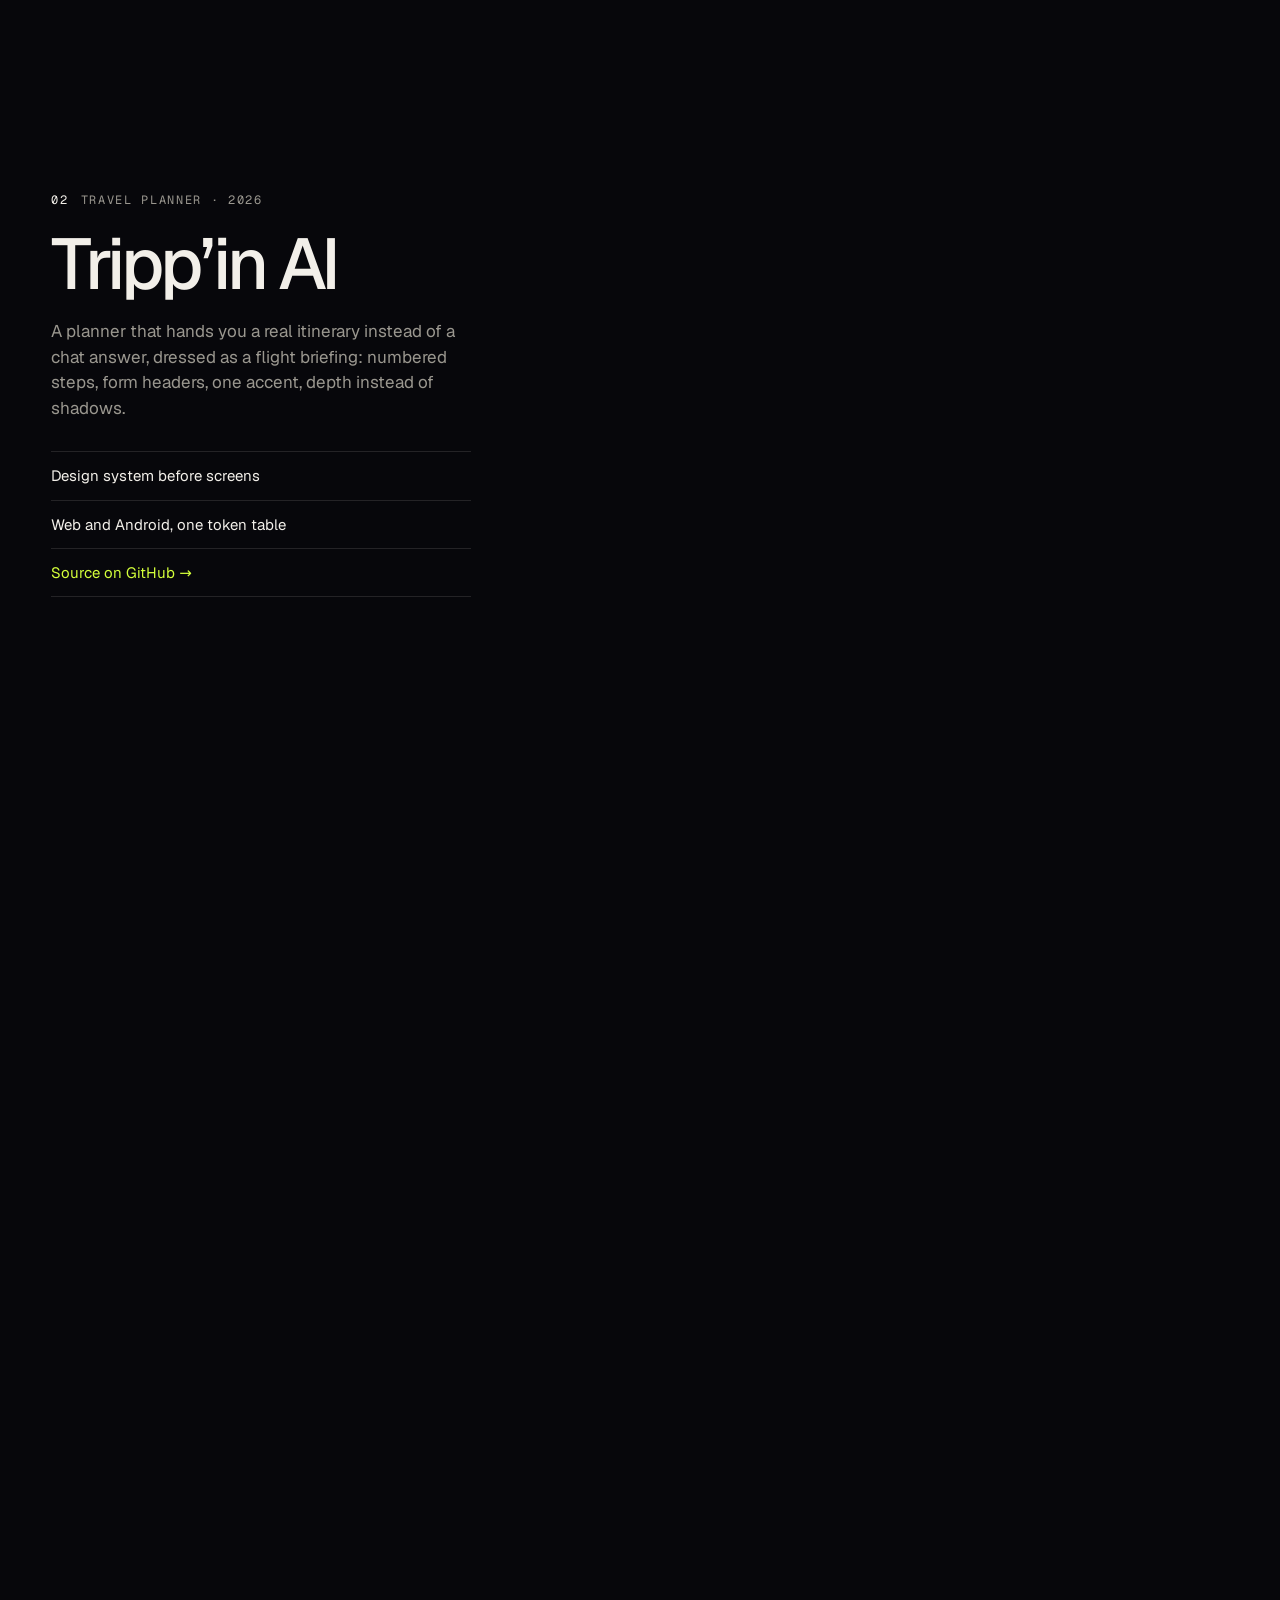
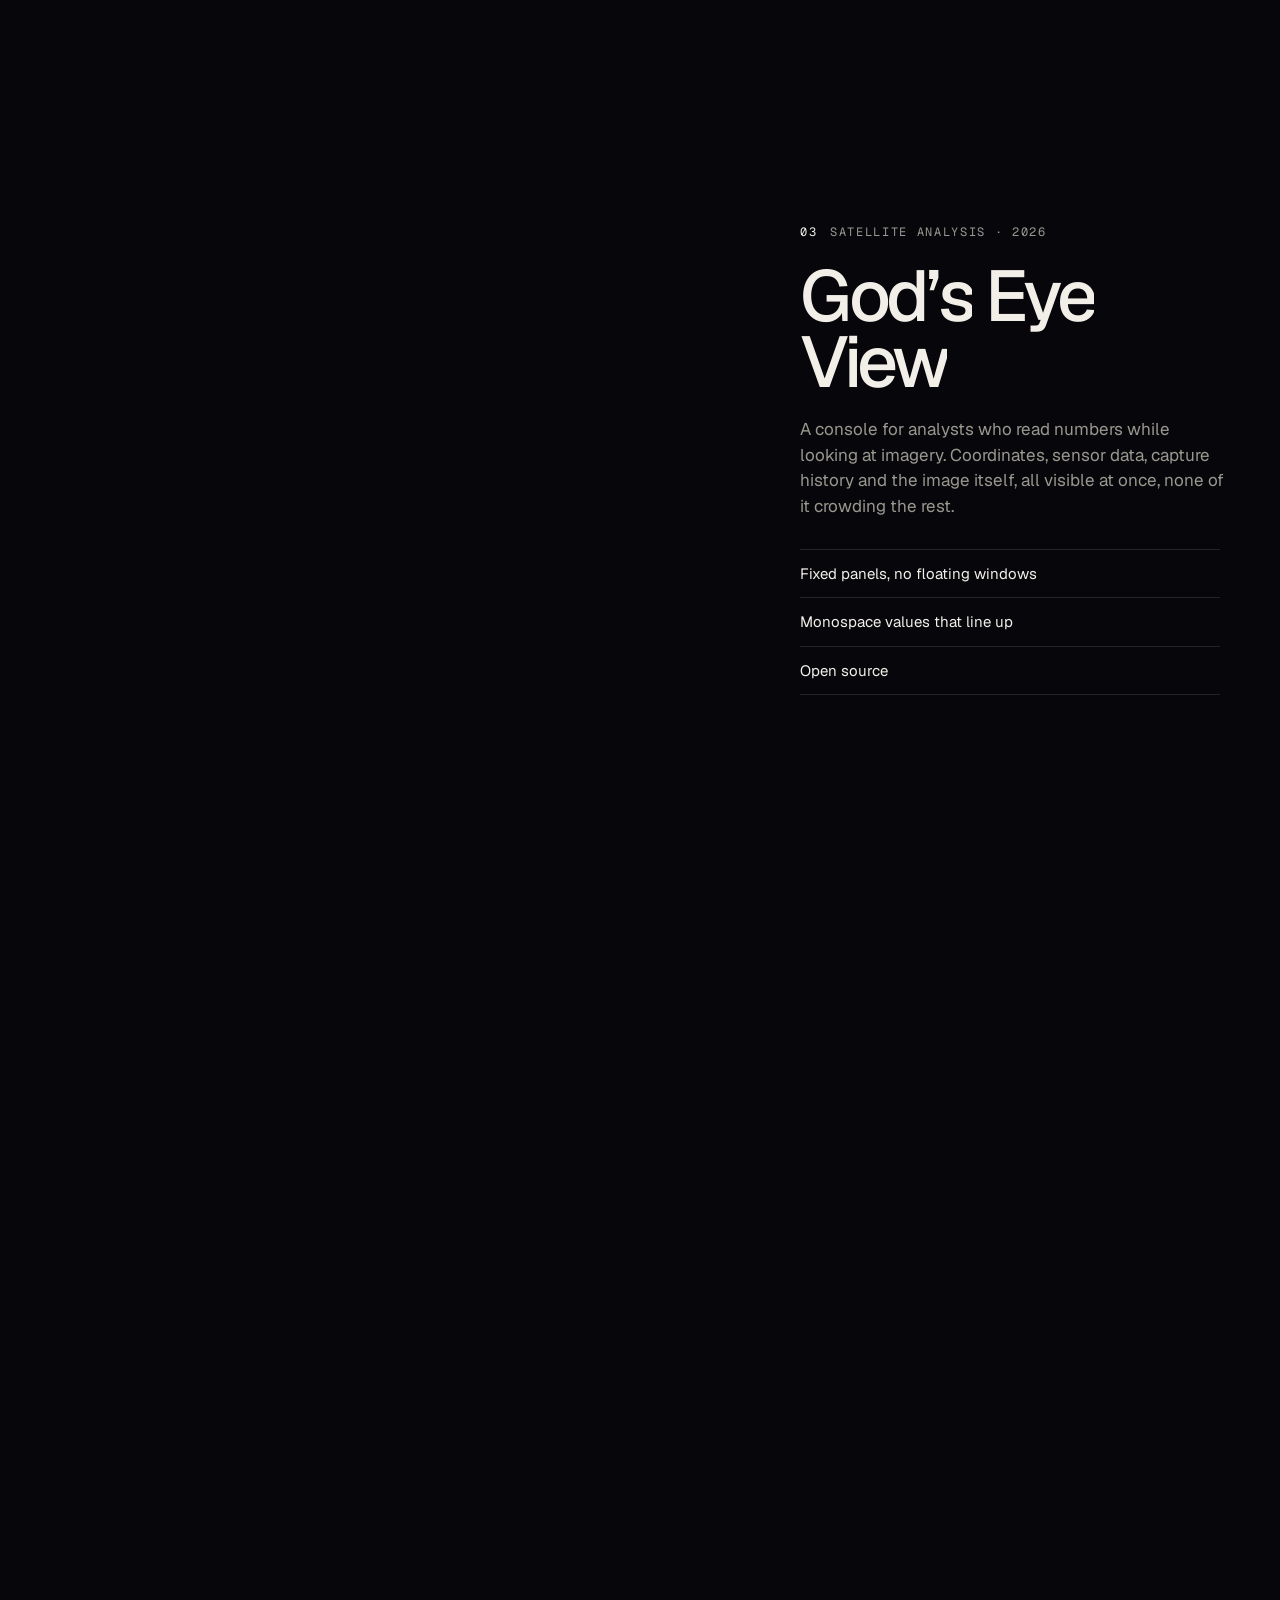
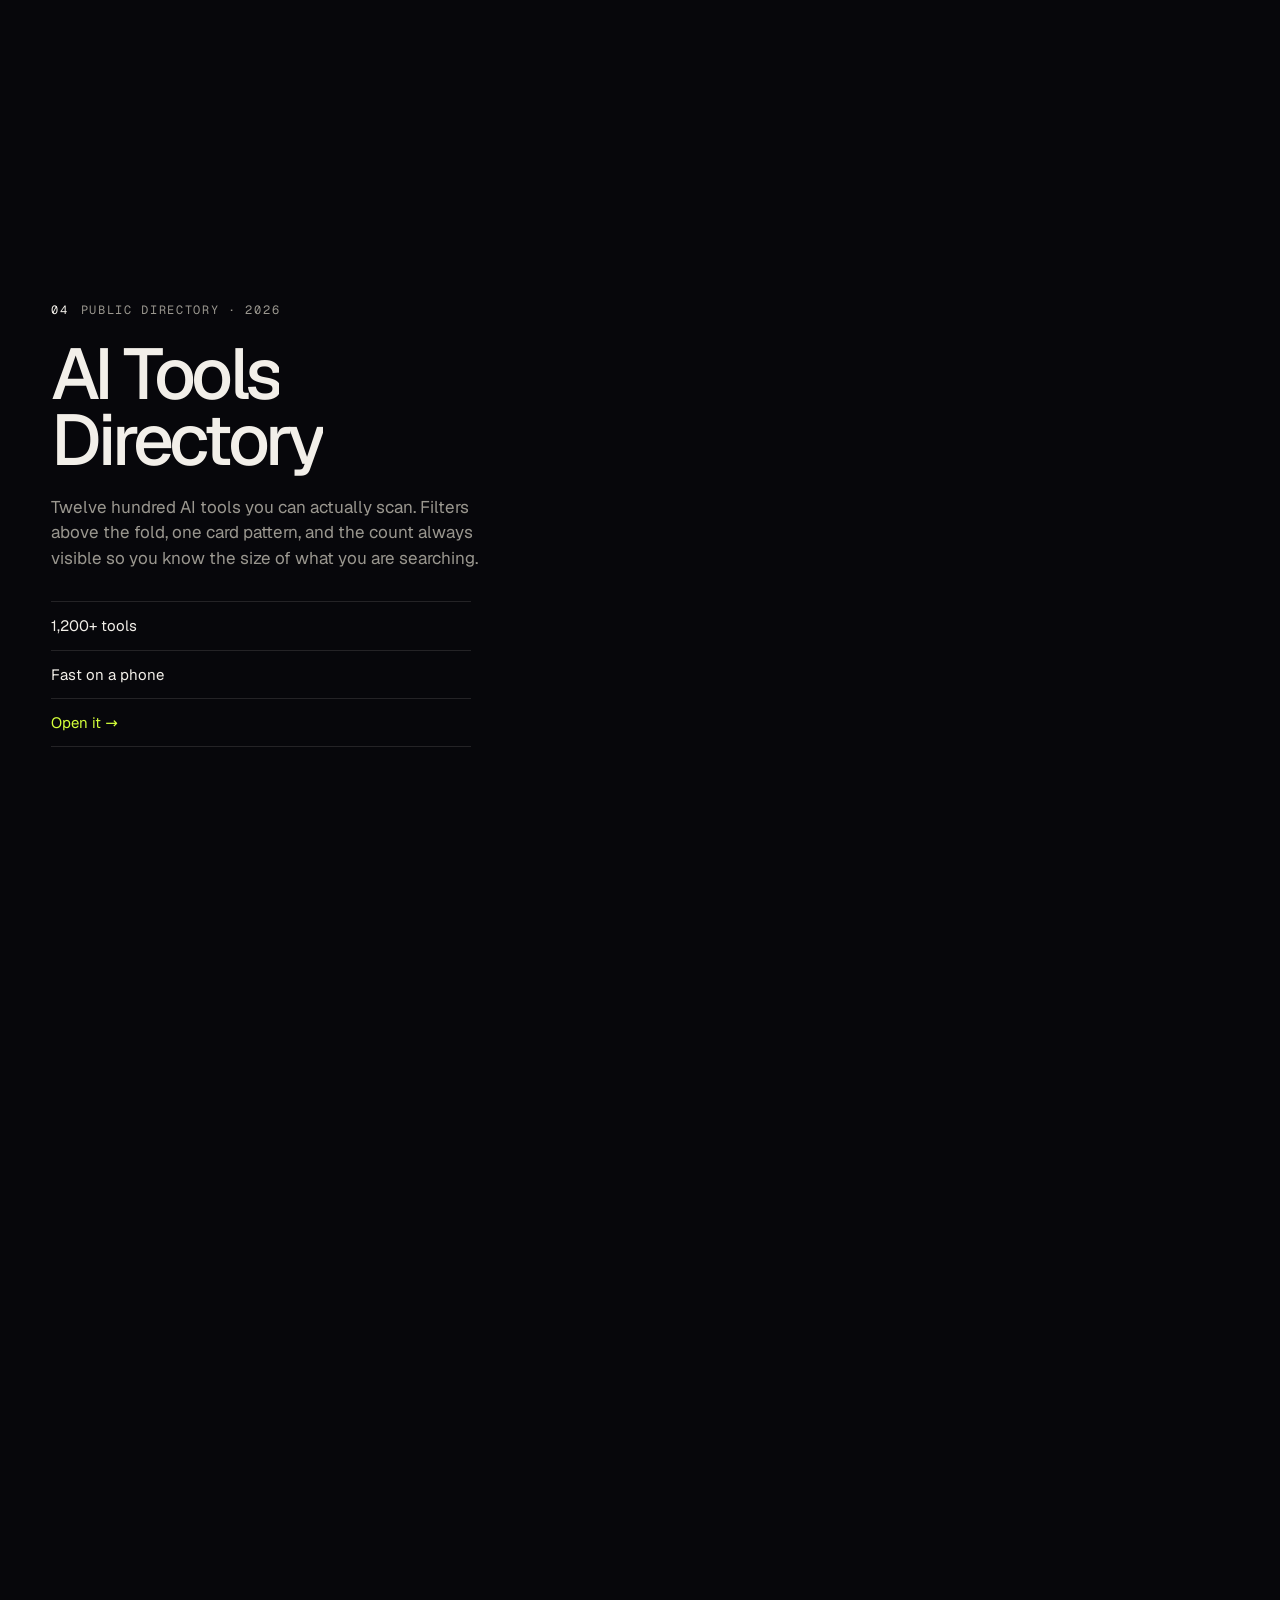
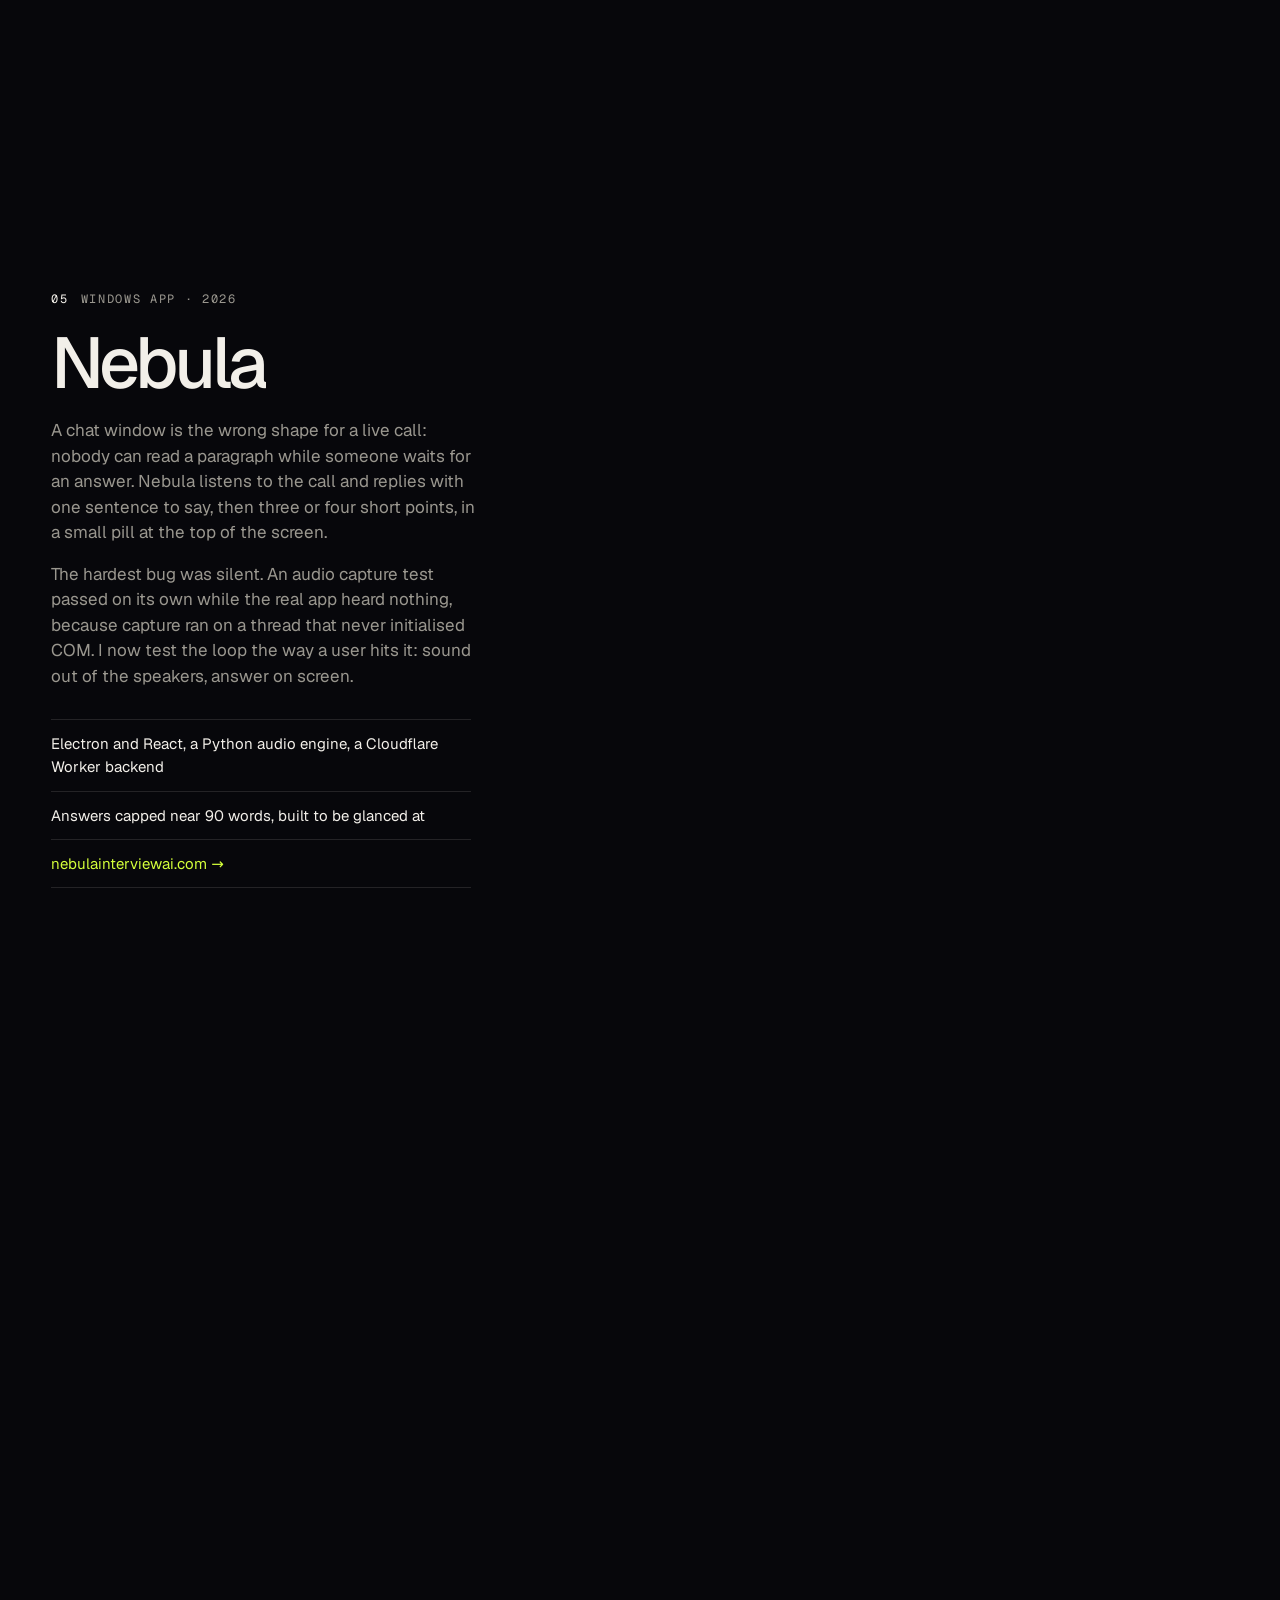
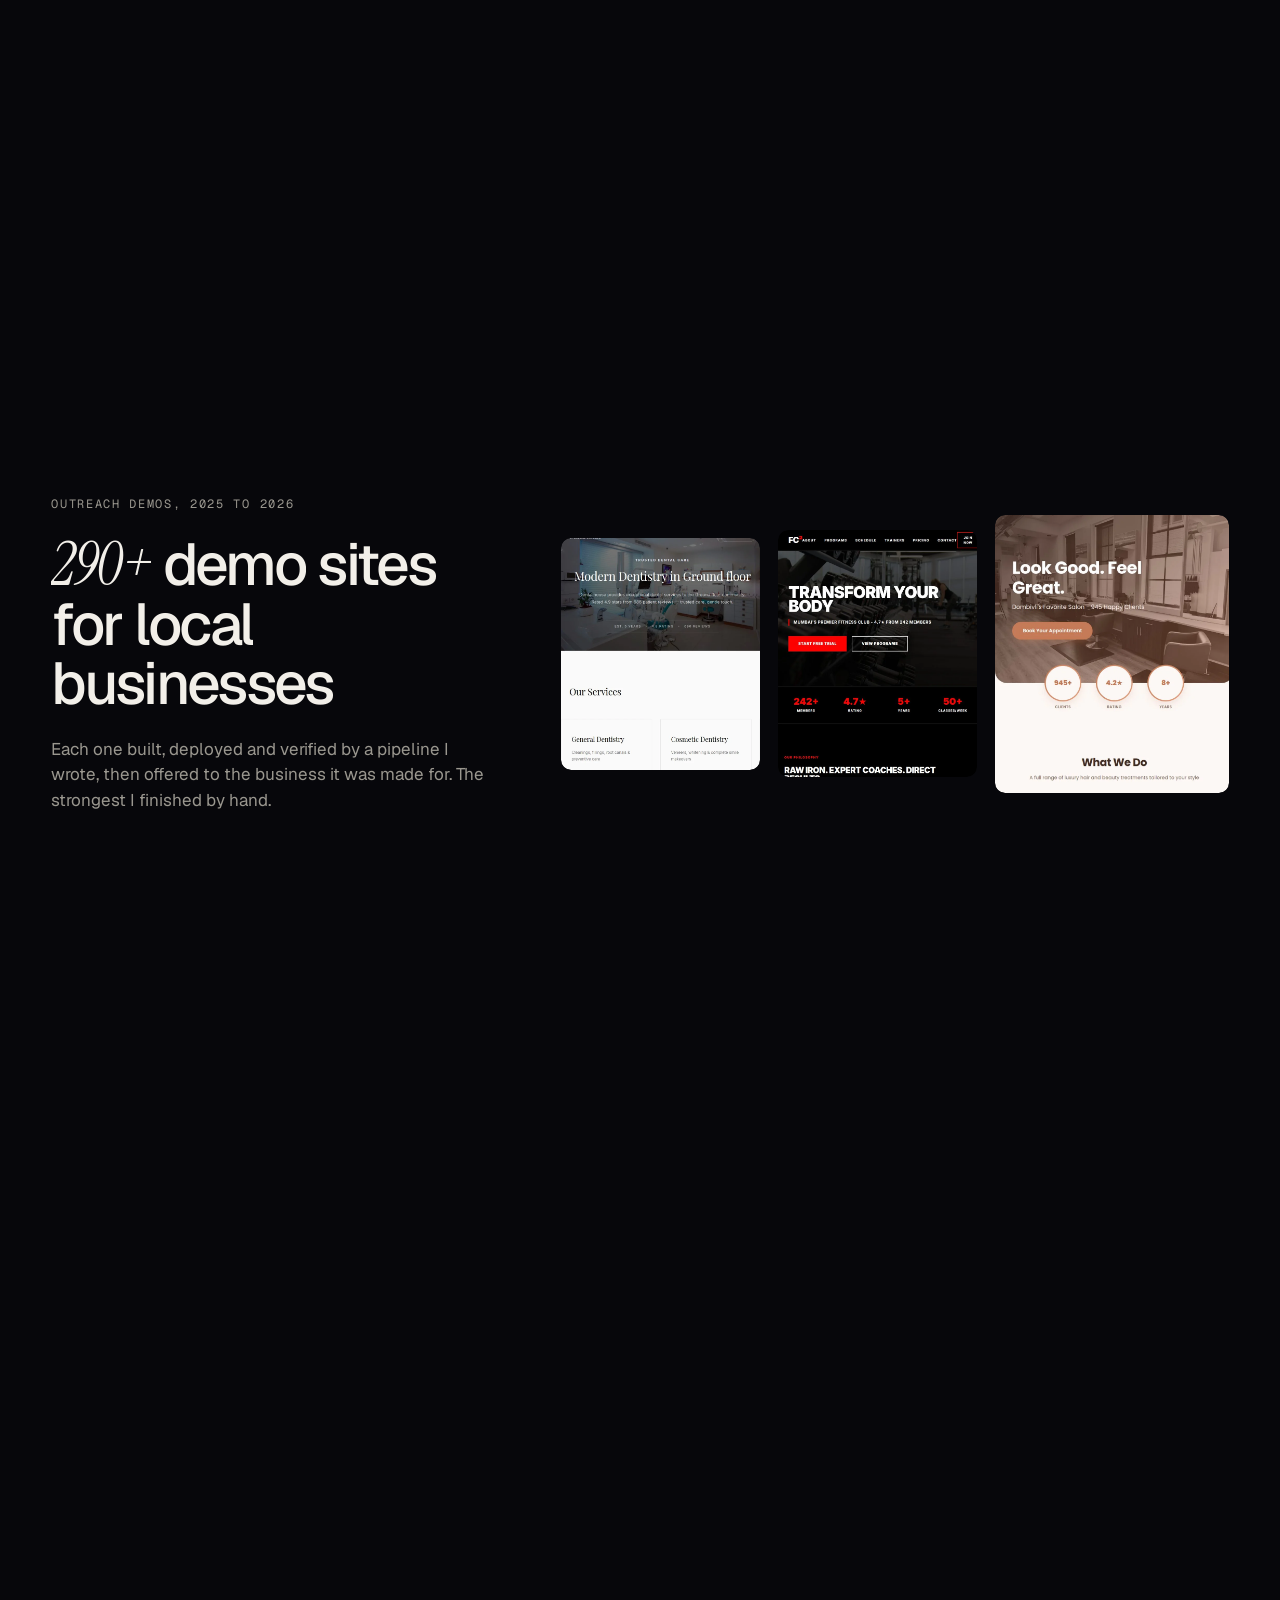
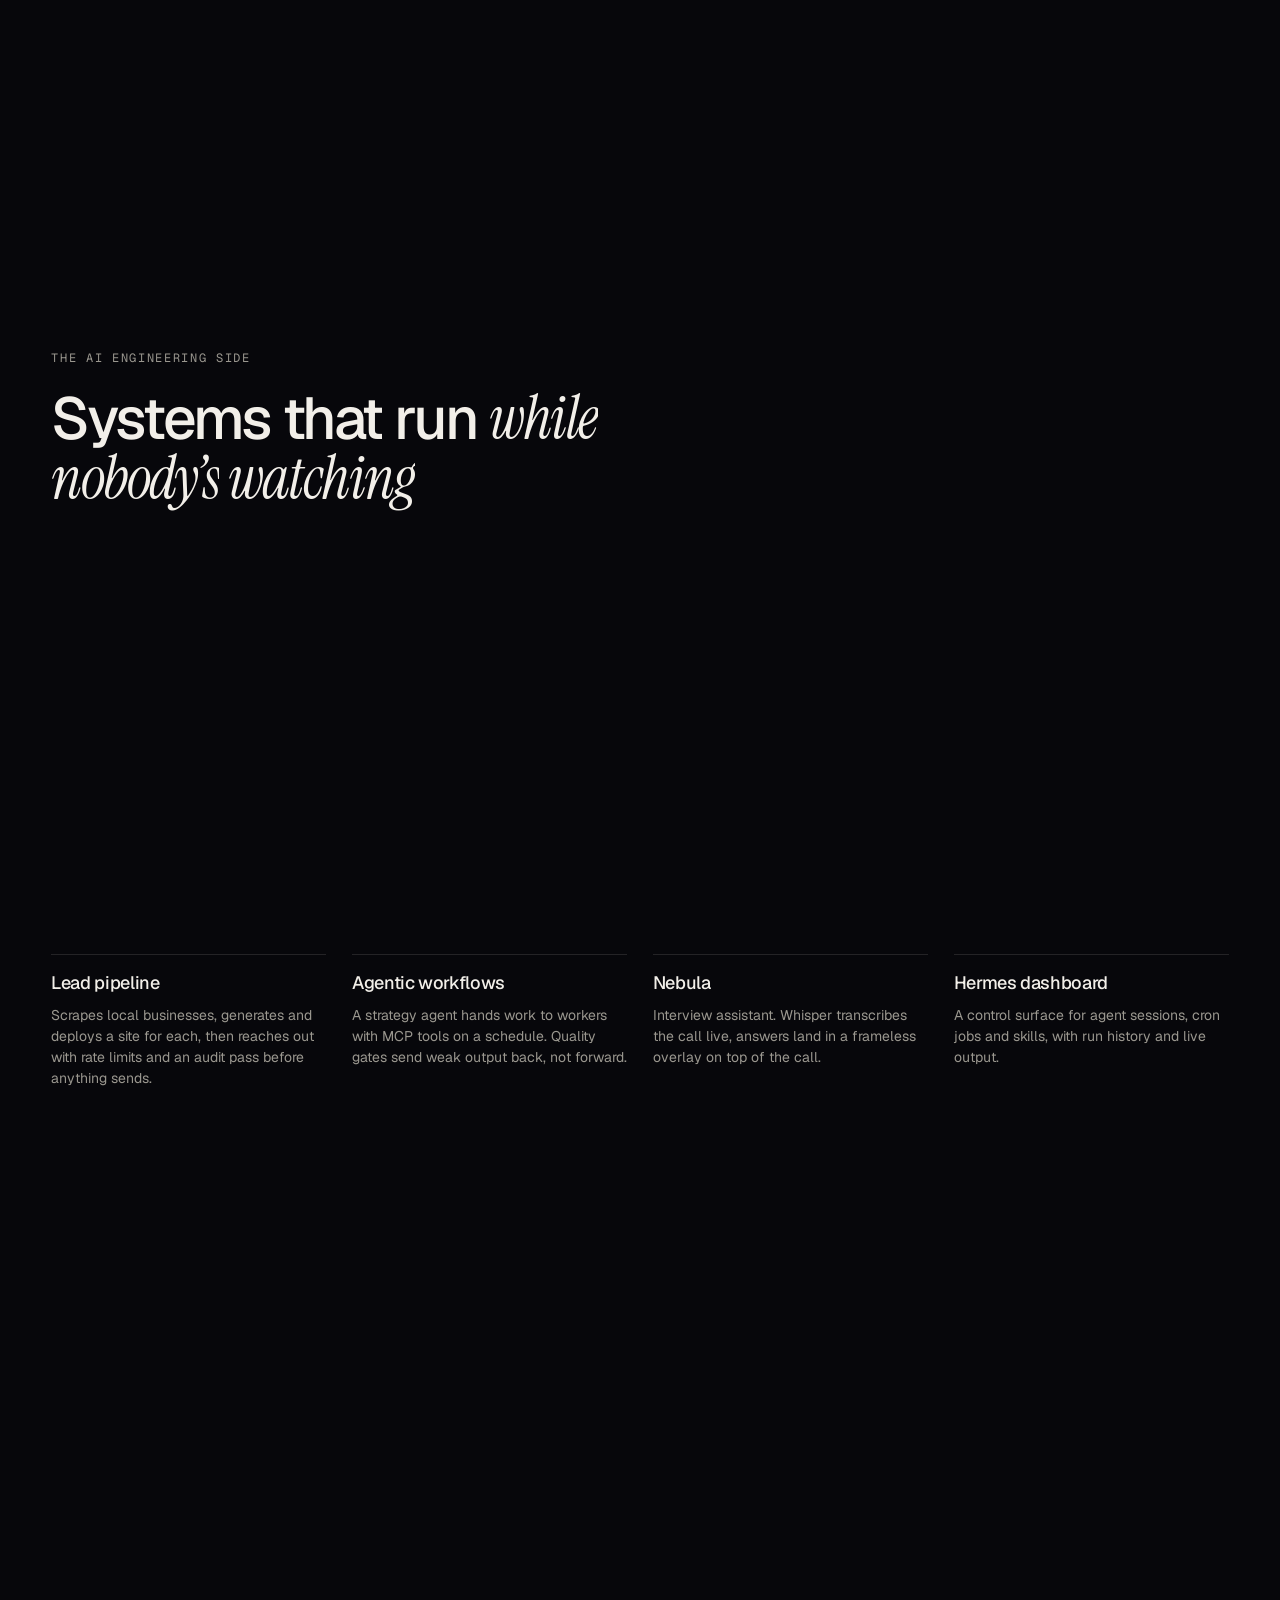
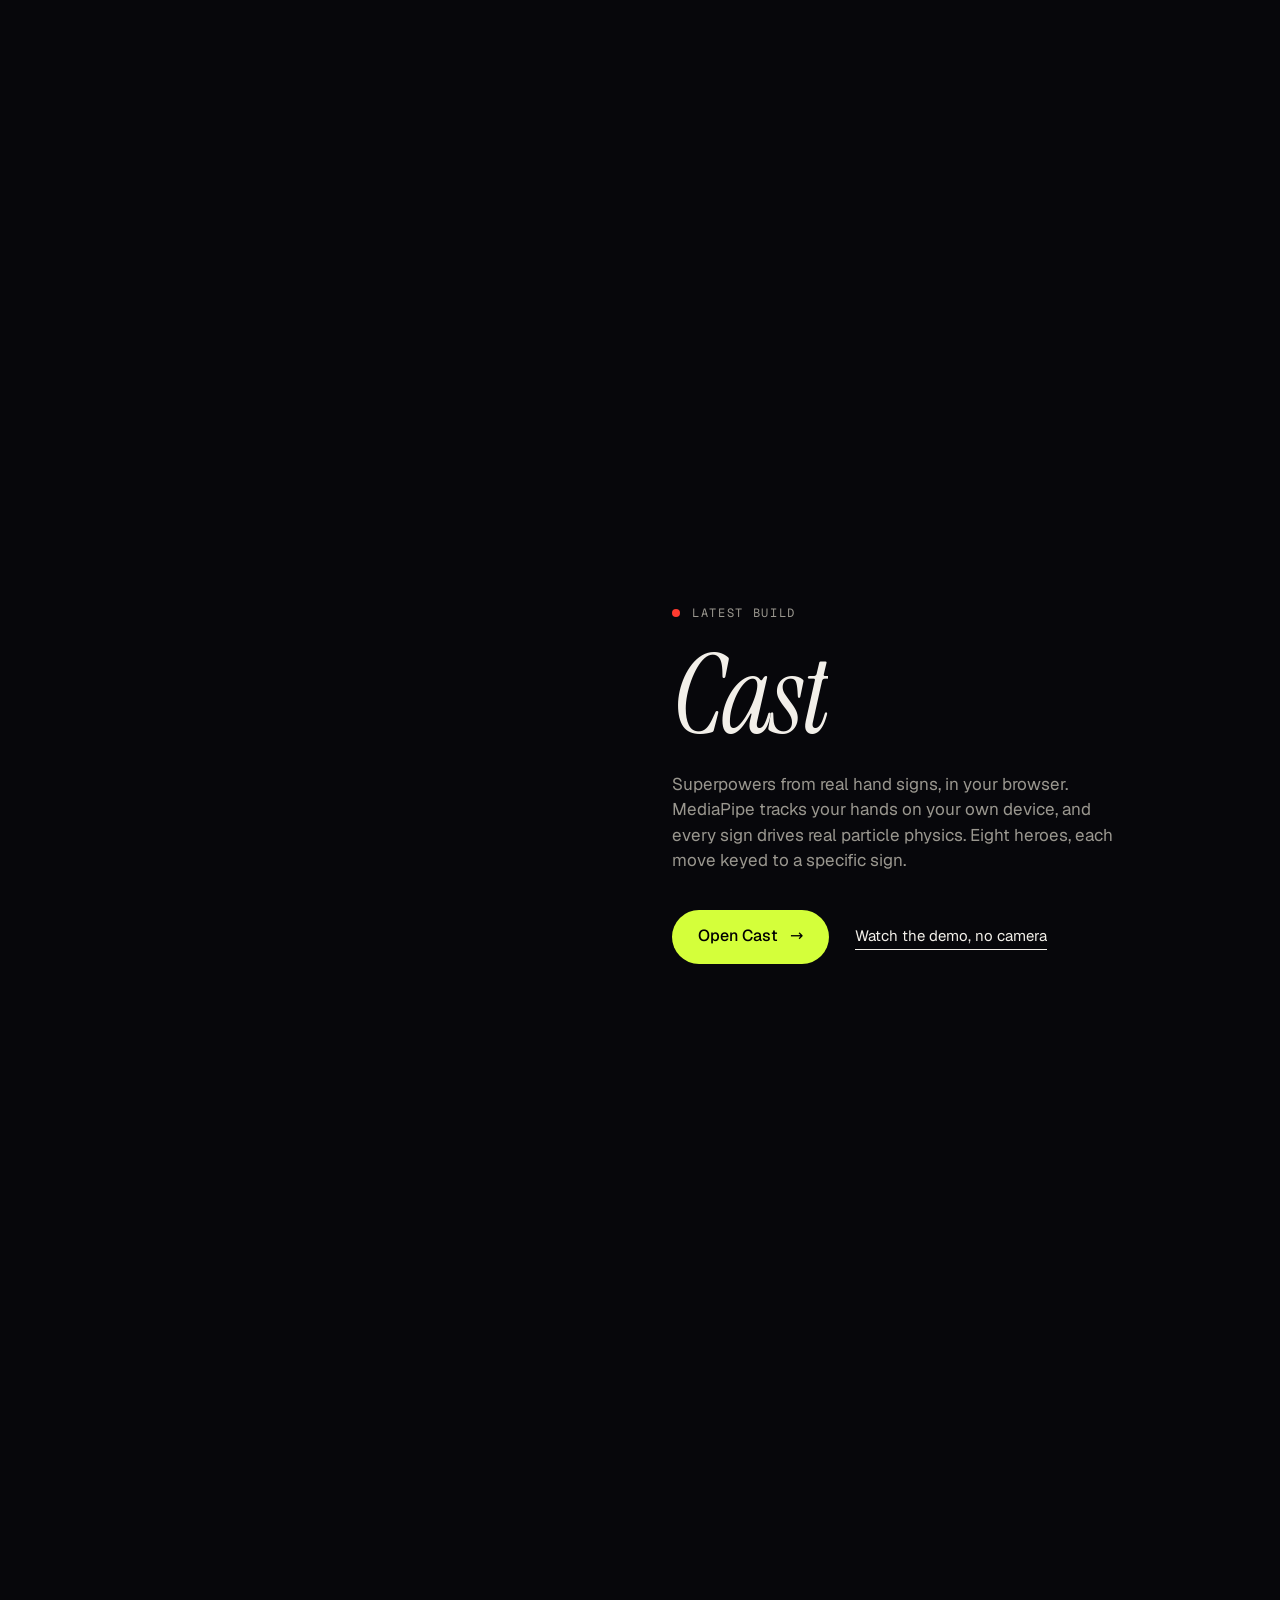
==== commit dc4d23d4: "Add Nebula case study; fix HUD labels for renamed Demo sites section - New case study with the produ" ====
--- a/index.html
+++ b/index.html
@@ -15,7 +15,7 @@
 <link rel="icon" href="data:image/svg+xml,%3Csvg xmlns='http://www.w3.org/2000/svg' viewBox='0 0 64 64'%3E%3Crect width='64' height='64' rx='14' fill='%2307070b'/%3E%3Cg fill='%23f2efe9'%3E%3Ccircle cx='20' cy='22' r='3'/%3E%3Ccircle cx='32' cy='18' r='3'/%3E%3Ccircle cx='44' cy='24' r='3'/%3E%3Ccircle cx='24' cy='38' r='3'/%3E%3Ccircle cx='40' cy='42' r='3'/%3E%3C/g%3E%3Ccircle cx='32' cy='31' r='4' fill='%23d4ff3a'/%3E%3C/svg%3E">
 <link rel="preload" href="assets/fonts/geist-latin-600-normal.woff2" as="font" type="font/woff2" crossorigin>
 <link rel="preload" href="assets/fonts/instrument-serif-latin-400-italic.woff2" as="font" type="font/woff2" crossorigin>
-<link rel="stylesheet" href="assets/css/site.css?v=174414">
+<link rel="stylesheet" href="assets/css/site.css?v=174416">
 <script>document.documentElement.classList.replace('no-js','js');</script>
 </head>
 <body>
@@ -66,7 +66,7 @@
 
   <section id="work" class="work-intro" data-label="Selected work">
     <p class="eyebrow" data-reveal>Selected work</p>
-    <h2 class="huge" data-words>Four things <em>I shipped</em></h2>
+    <h2 class="huge" data-words>Five things <em>I shipped</em></h2>
   </section>
 
   <section class="proj hold" data-label="LedgerDesk">
@@ -121,6 +121,21 @@
         <h3 class="title" data-words>AI Tools Directory</h3>
         <p class="lede" data-reveal>Twelve hundred AI tools you can actually scan. Filters above the fold, one card pattern, and the count always visible so you know the size of what you are searching.</p>
         <ul class="facts" data-reveal><li>1,200+ tools</li><li>Fast on a phone</li><li><a href="https://kevinpratap.github.io/ai-tools-directory/">Open it</a></li></ul>
+      </div>
+    </div>
+  </section>
+
+  <section class="proj hold flip" data-label="Nebula">
+    <div class="hold-in proj-in">
+      <figure class="slot" data-anchor="nebula" data-shape="image" style="--ar:1600/513">
+        <img src="assets/img/nebula.webp" alt="Nebula: a small pill at the top of the screen and a compact answer card showing one sentence to say and a few short points" width="1600" height="513" decoding="async">
+      </figure>
+      <div class="proj-copy">
+        <p class="eyebrow" data-reveal><span>05</span> Windows app · 2026</p>
+        <h3 class="title" data-words>Nebula</h3>
+        <p class="lede" data-reveal>A chat window is the wrong shape for a live call: nobody can read a paragraph while someone waits for an answer. Nebula listens to the call and replies with one sentence to say, then three or four short points, in a small pill at the top of the screen.</p>
+        <p class="lede" data-reveal>The hardest bug was silent. An audio capture test passed on its own while the real app heard nothing, because capture ran on a thread that never initialised COM. I now test the loop the way a user hits it: sound out of the speakers, answer on screen.</p>
+        <ul class="facts" data-reveal><li>Electron and React, a Python audio engine, a Cloudflare Worker backend</li><li>Answers capped near 90 words, built to be glanced at</li><li><a href="https://nebulainterviewai.com">nebulainterviewai.com</a></li></ul>
       </div>
     </div>
   </section>
@@ -227,7 +242,7 @@
 
 </main>
 
-<script src="assets/vendor/lenis.min.js?v=174414" defer></script>
-<script type="module" src="assets/js/main.js?v=174414"></script>
+<script src="assets/vendor/lenis.min.js?v=174416" defer></script>
+<script type="module" src="assets/js/main.js?v=174416"></script>
 </body>
 </html>
--- a/assets/css/site.css
+++ b/assets/css/site.css
@@ -244,3 +244,5 @@
 .stack-list dd{margin:0;line-height:1.5}
 .stack-cta{margin-top:1.5rem}
 .stack-cta a{text-decoration:underline;text-underline-offset:.2em}
+
+.proj-copy .lede + .lede{margin-top:1rem}
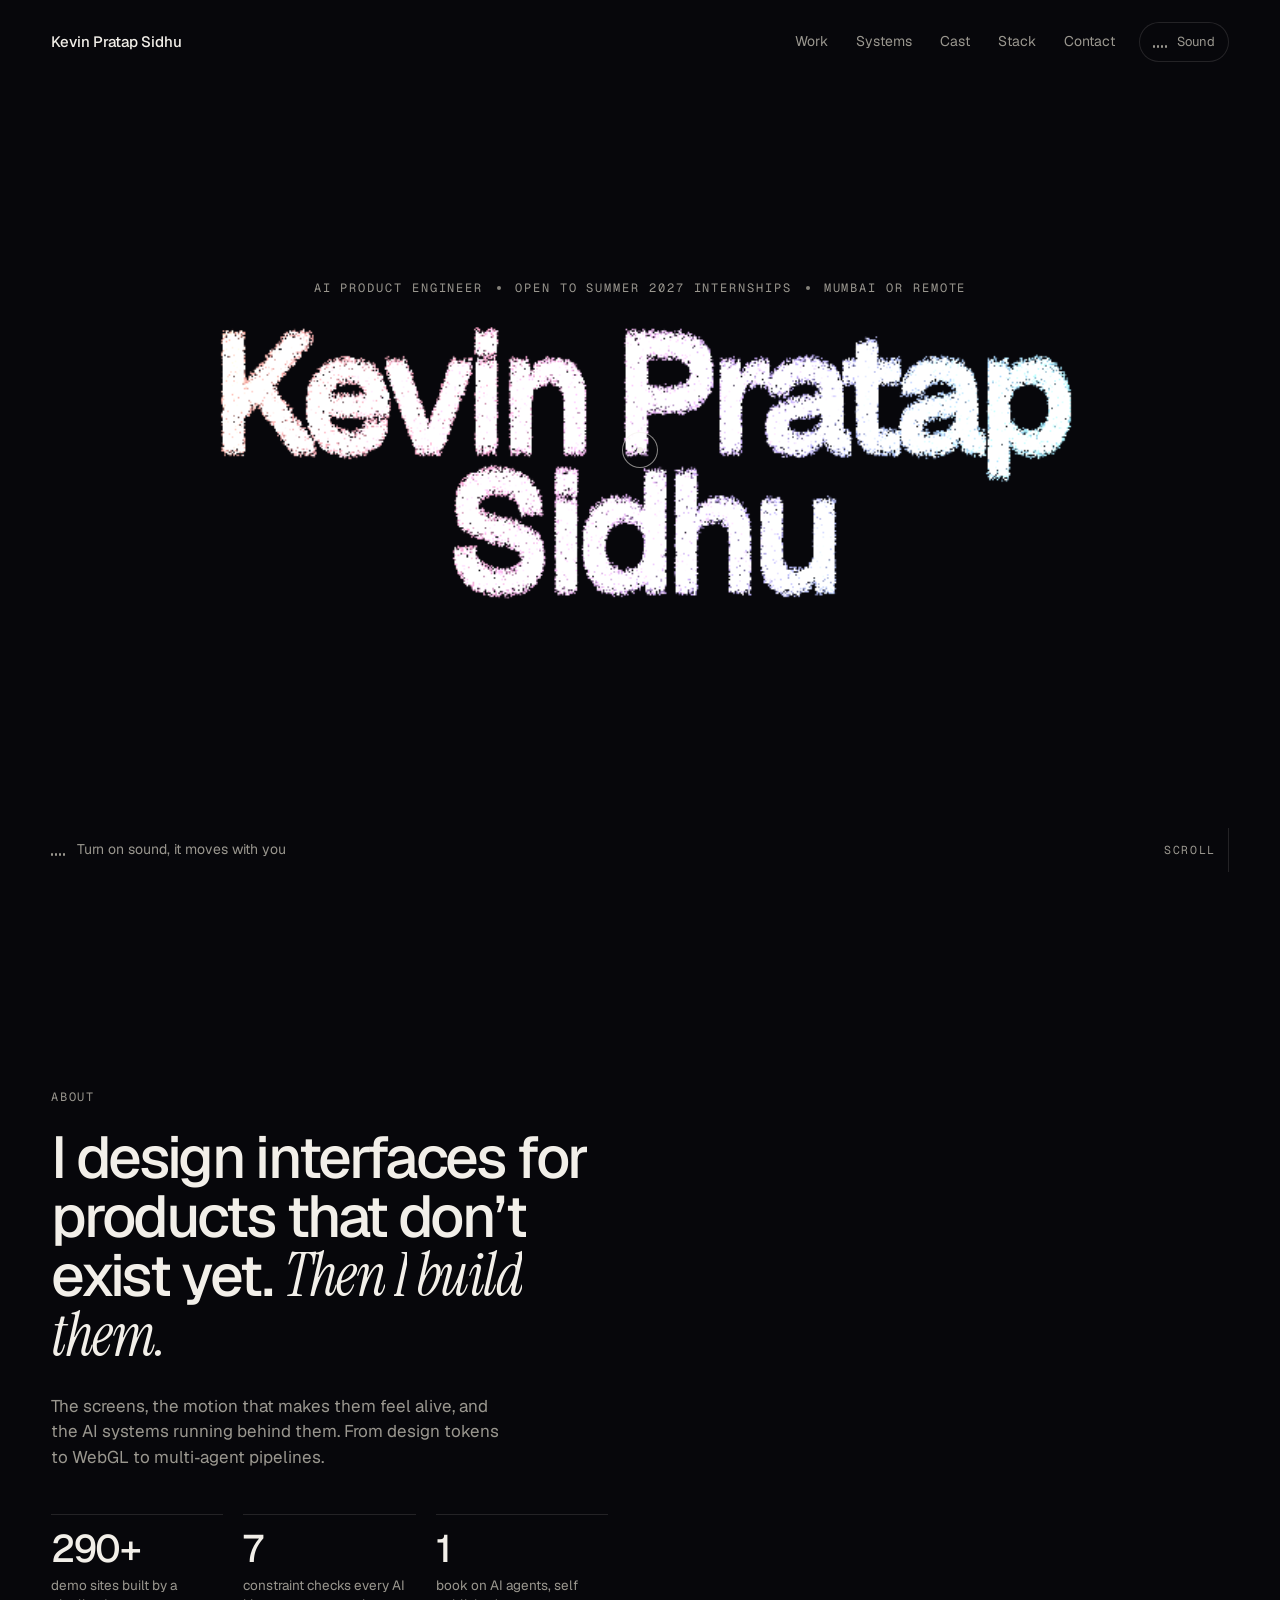
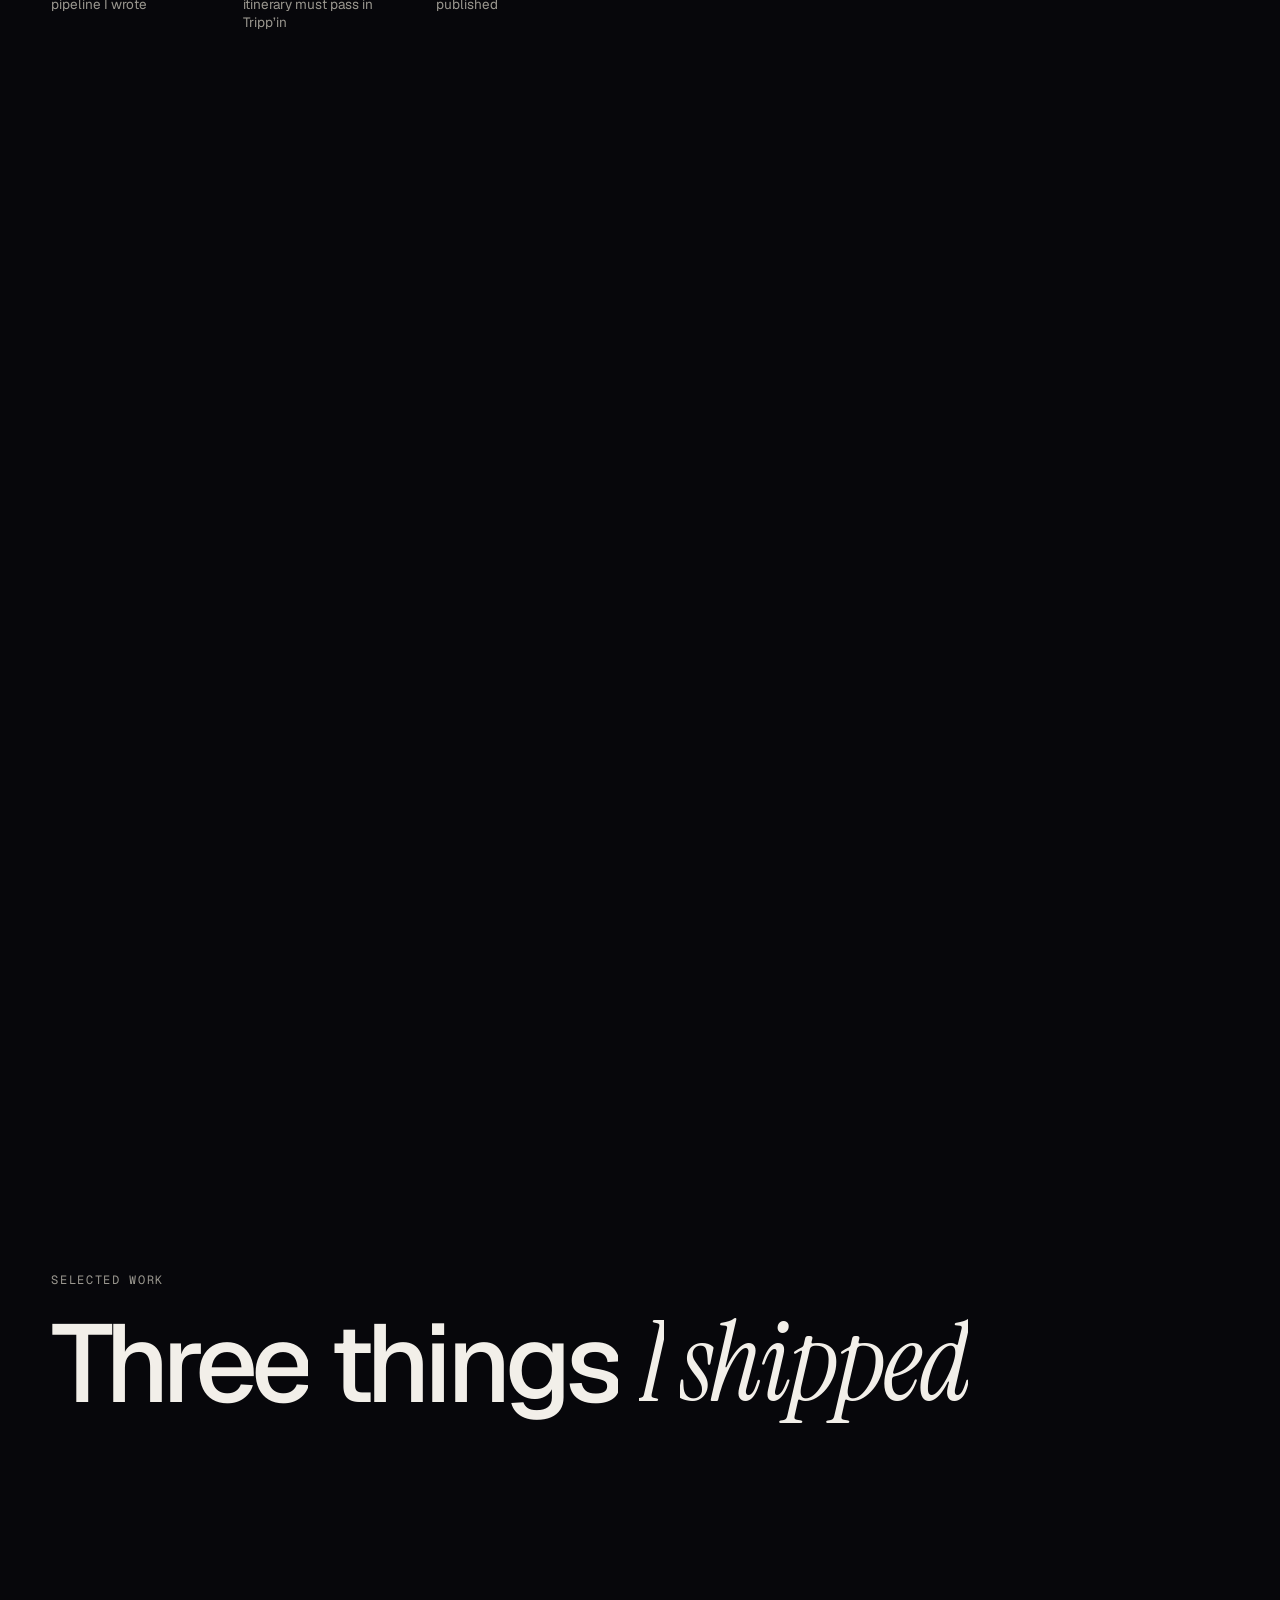
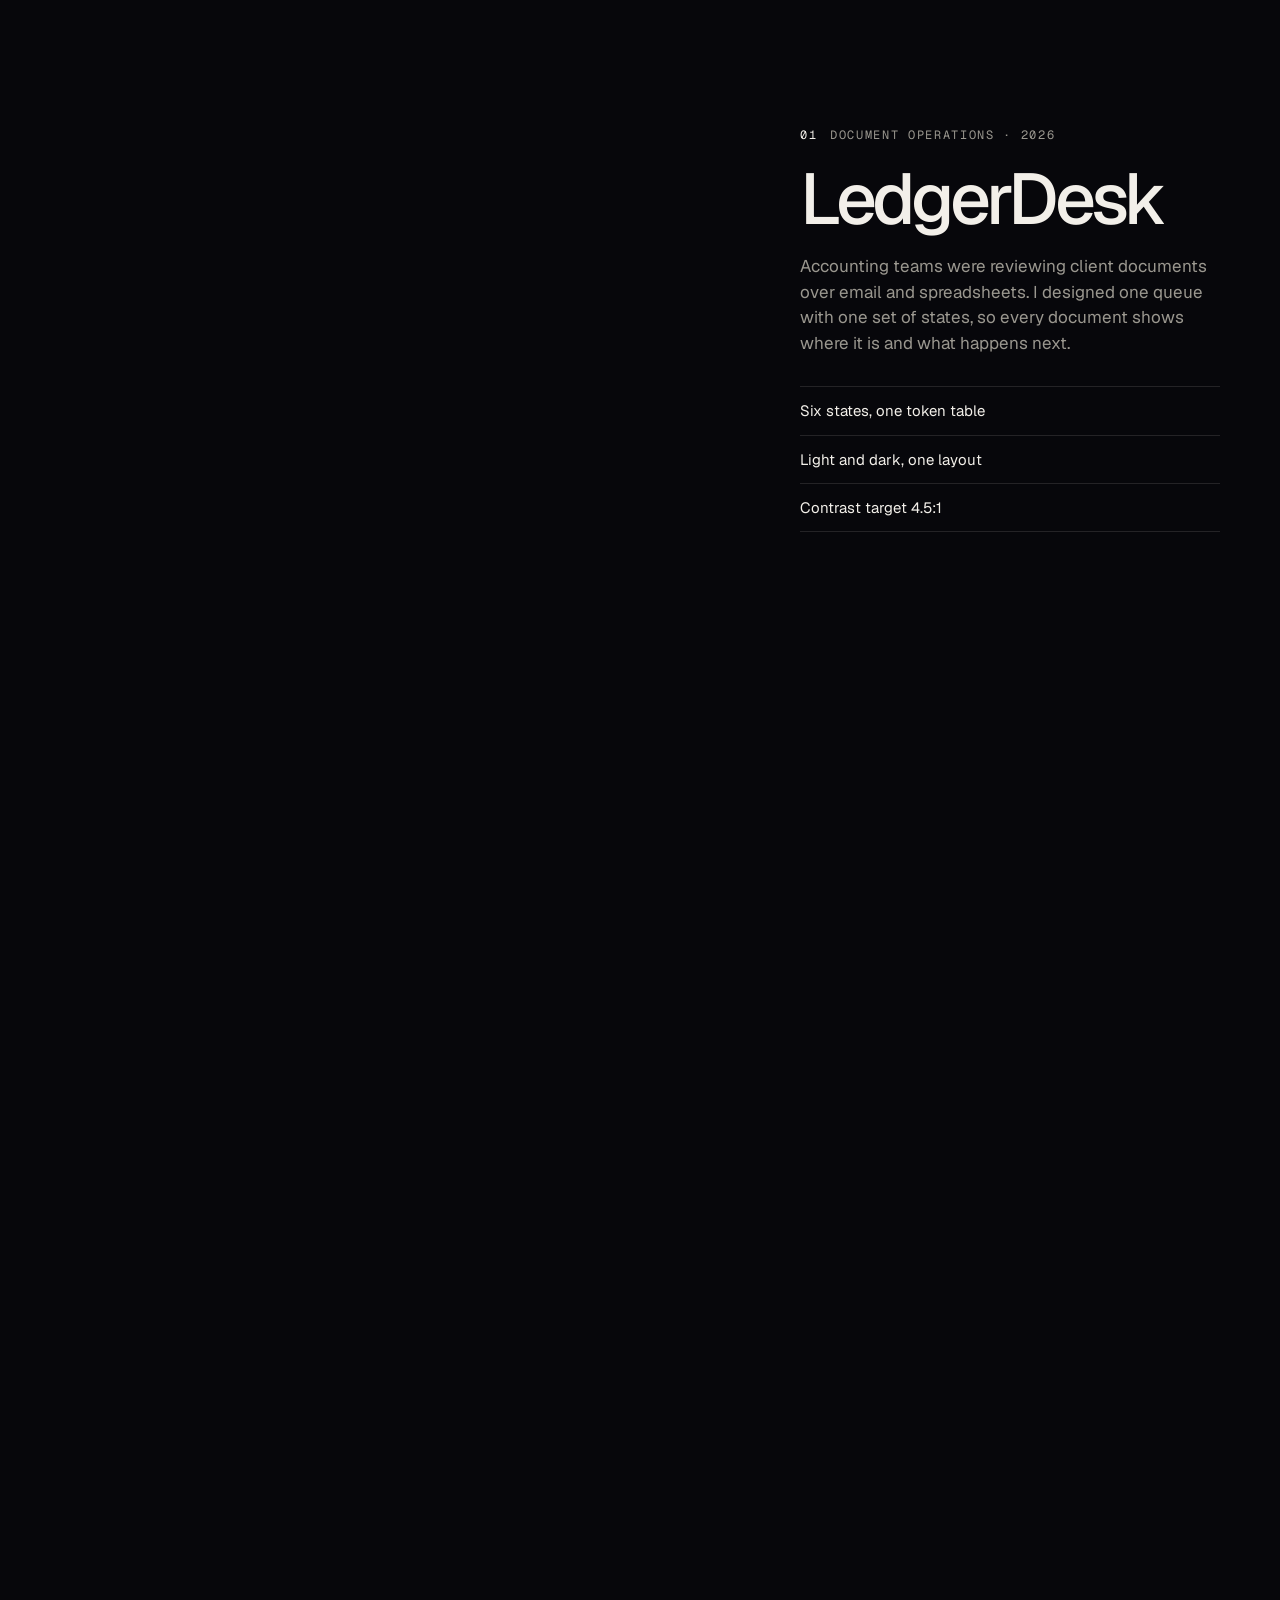
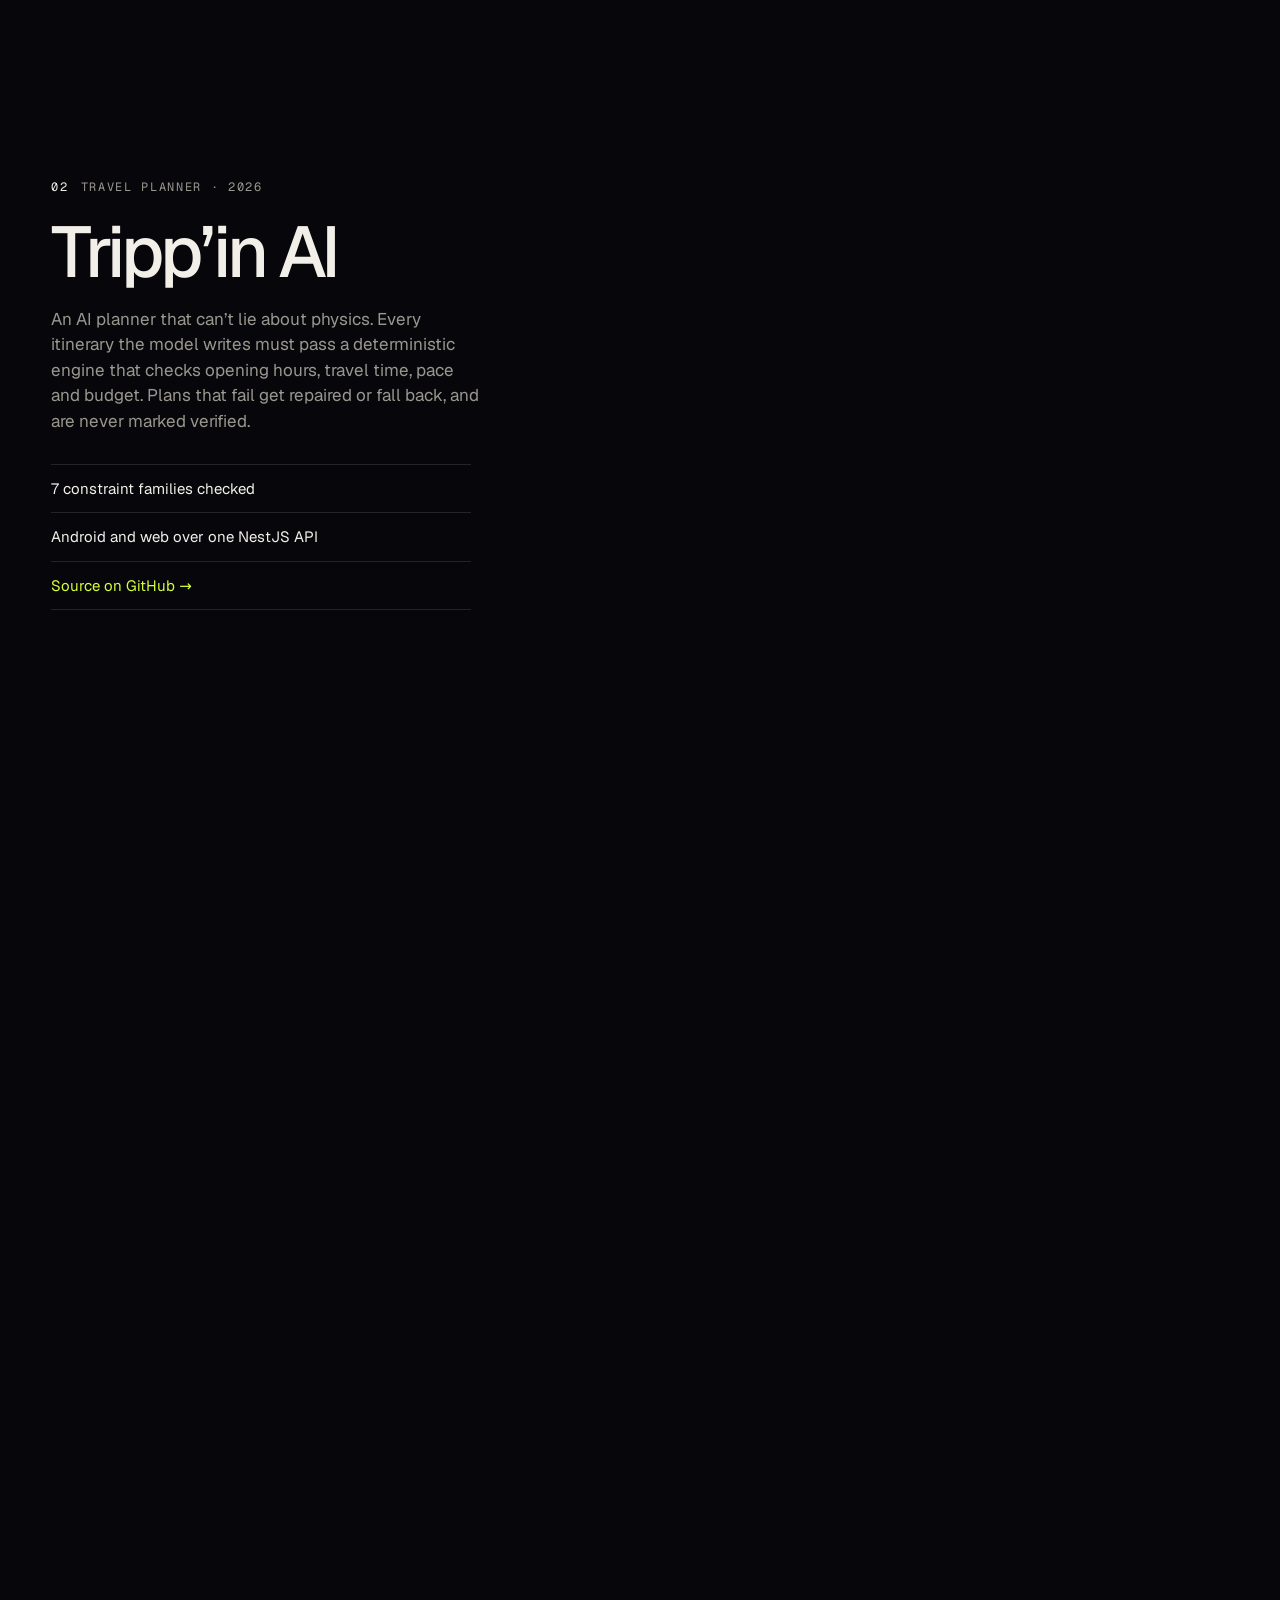
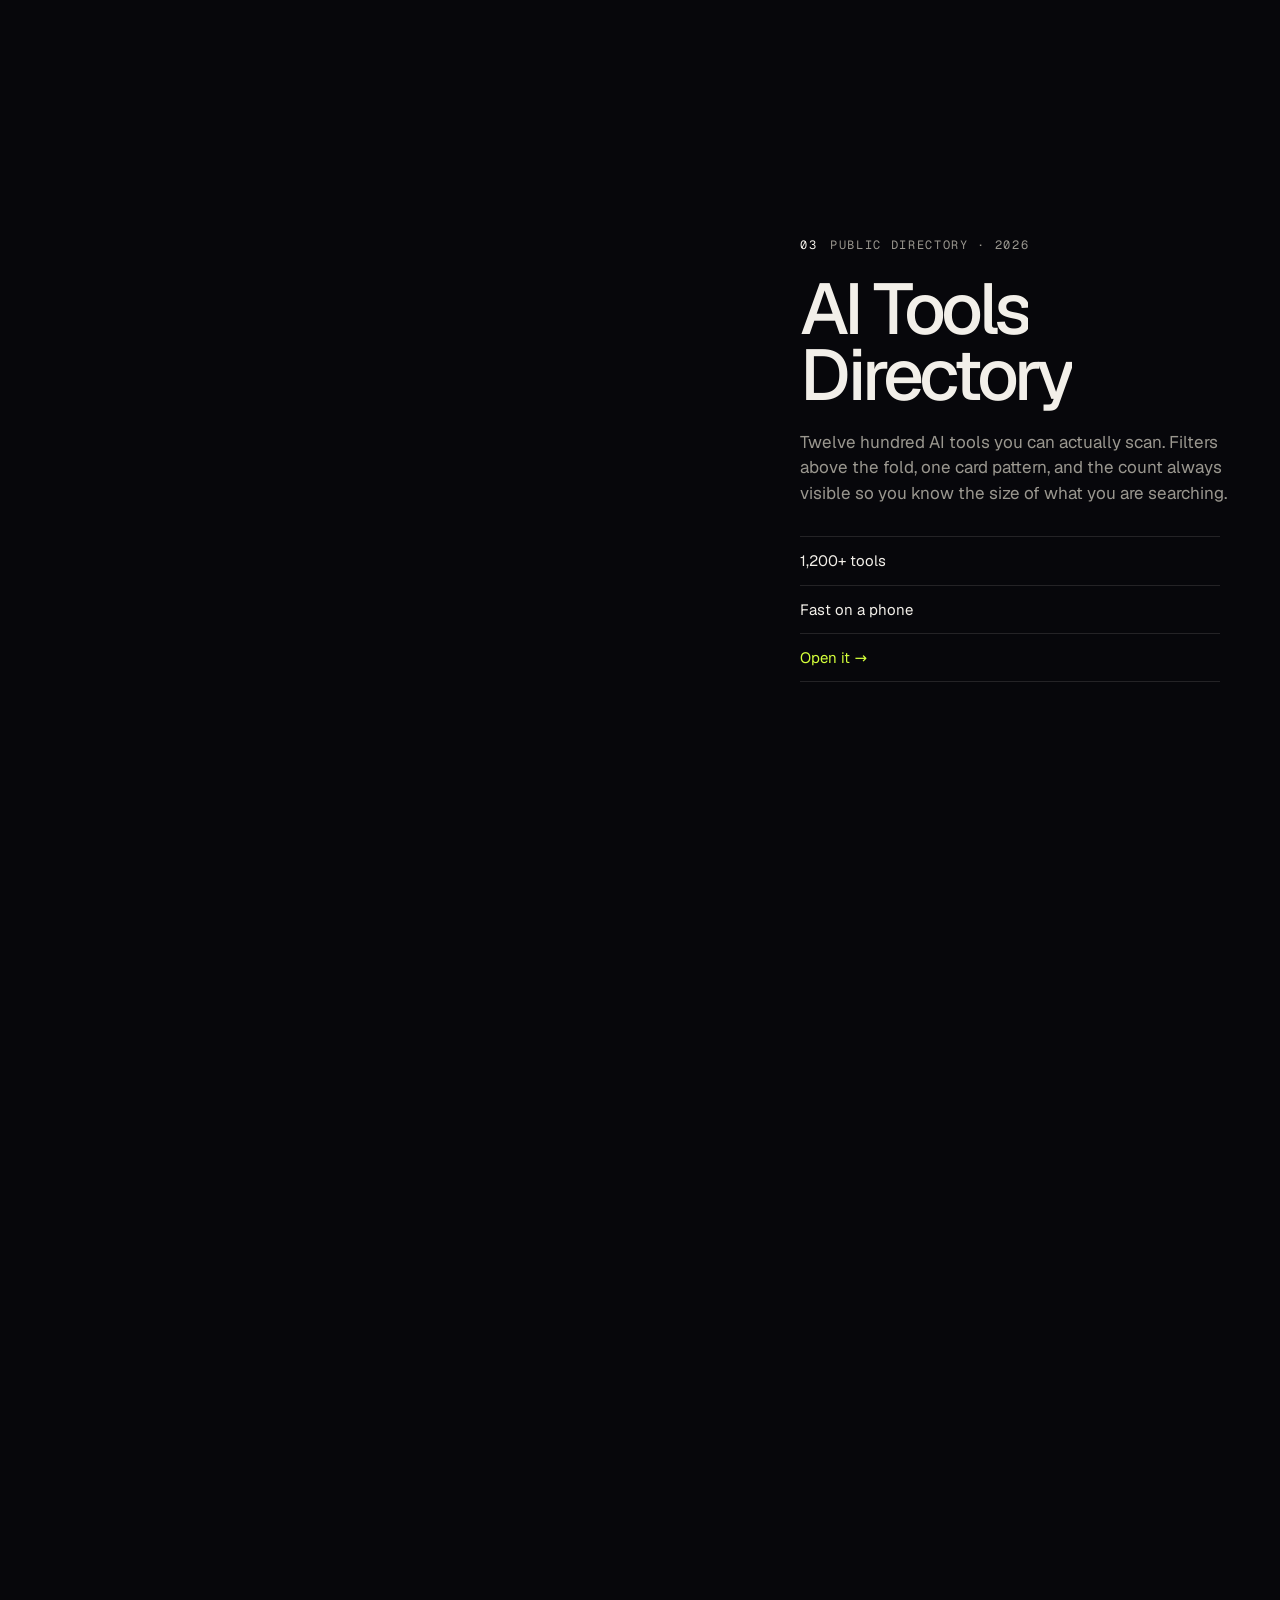
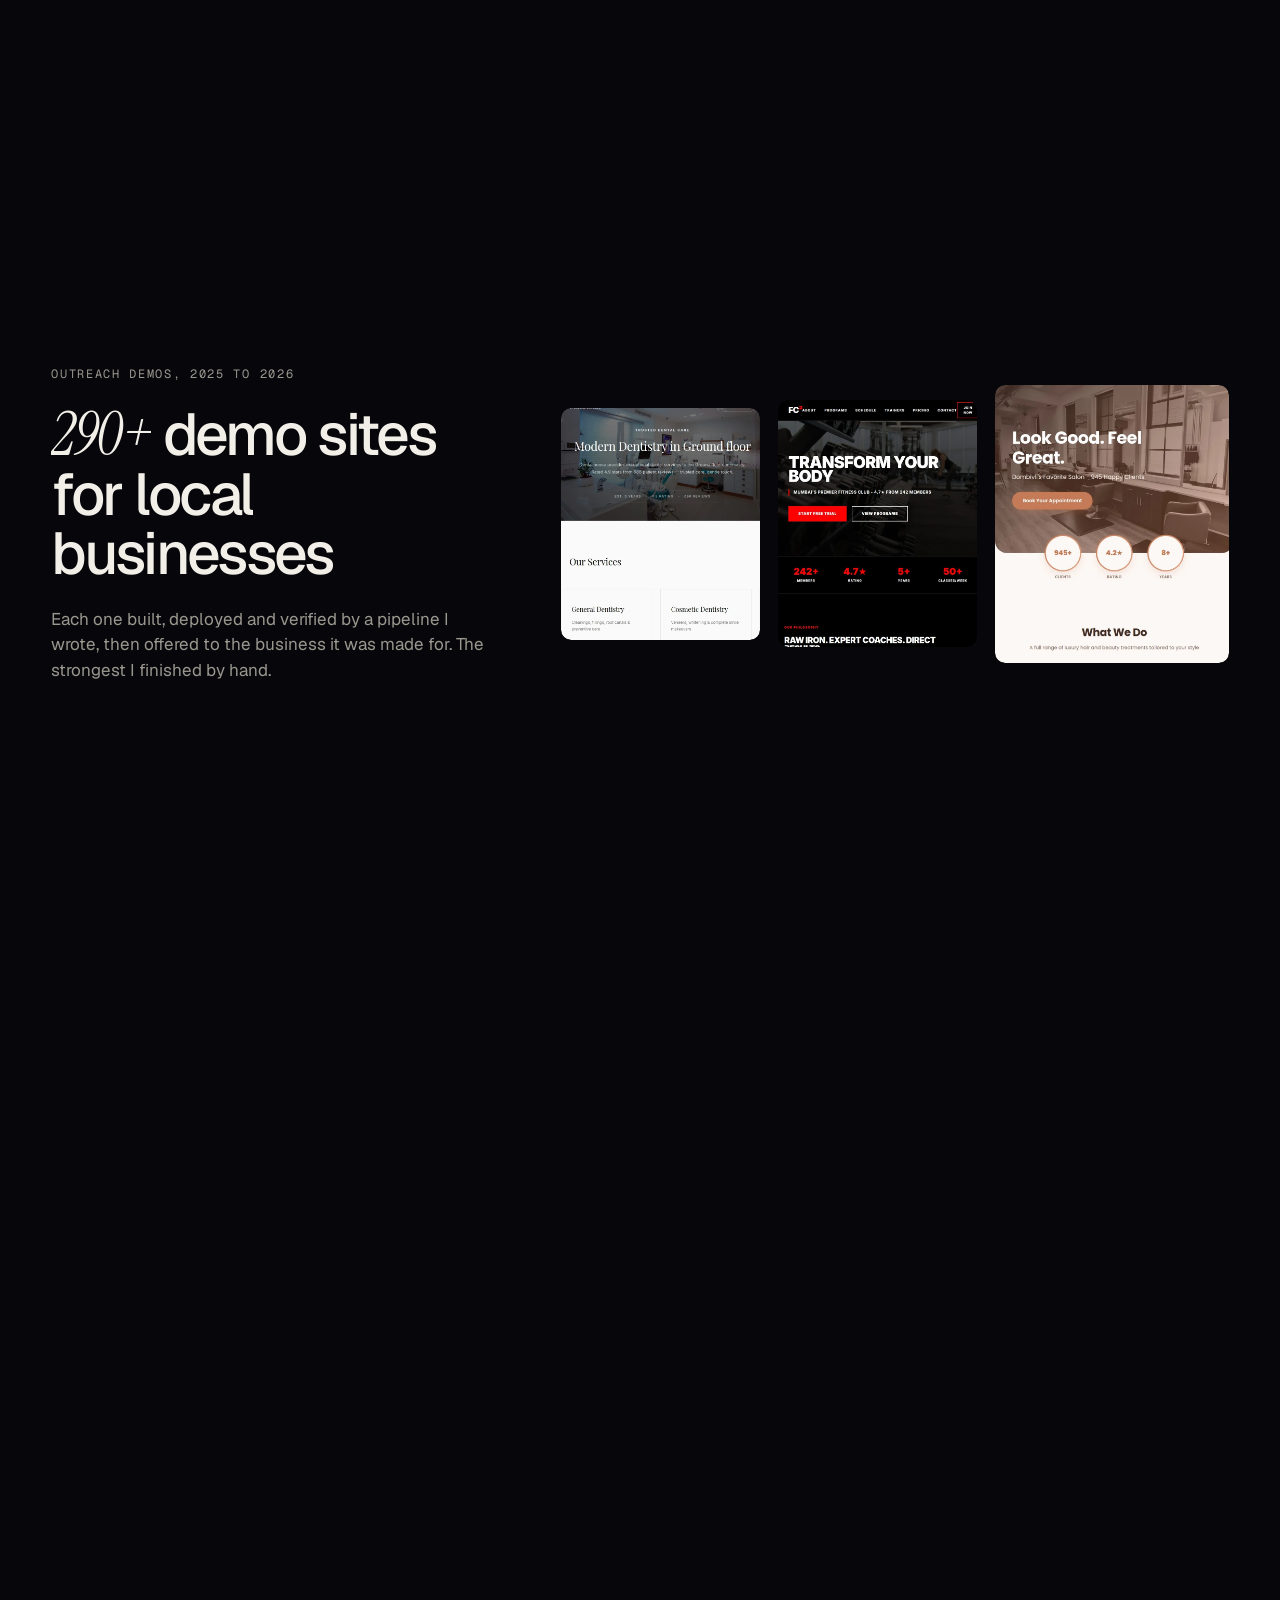
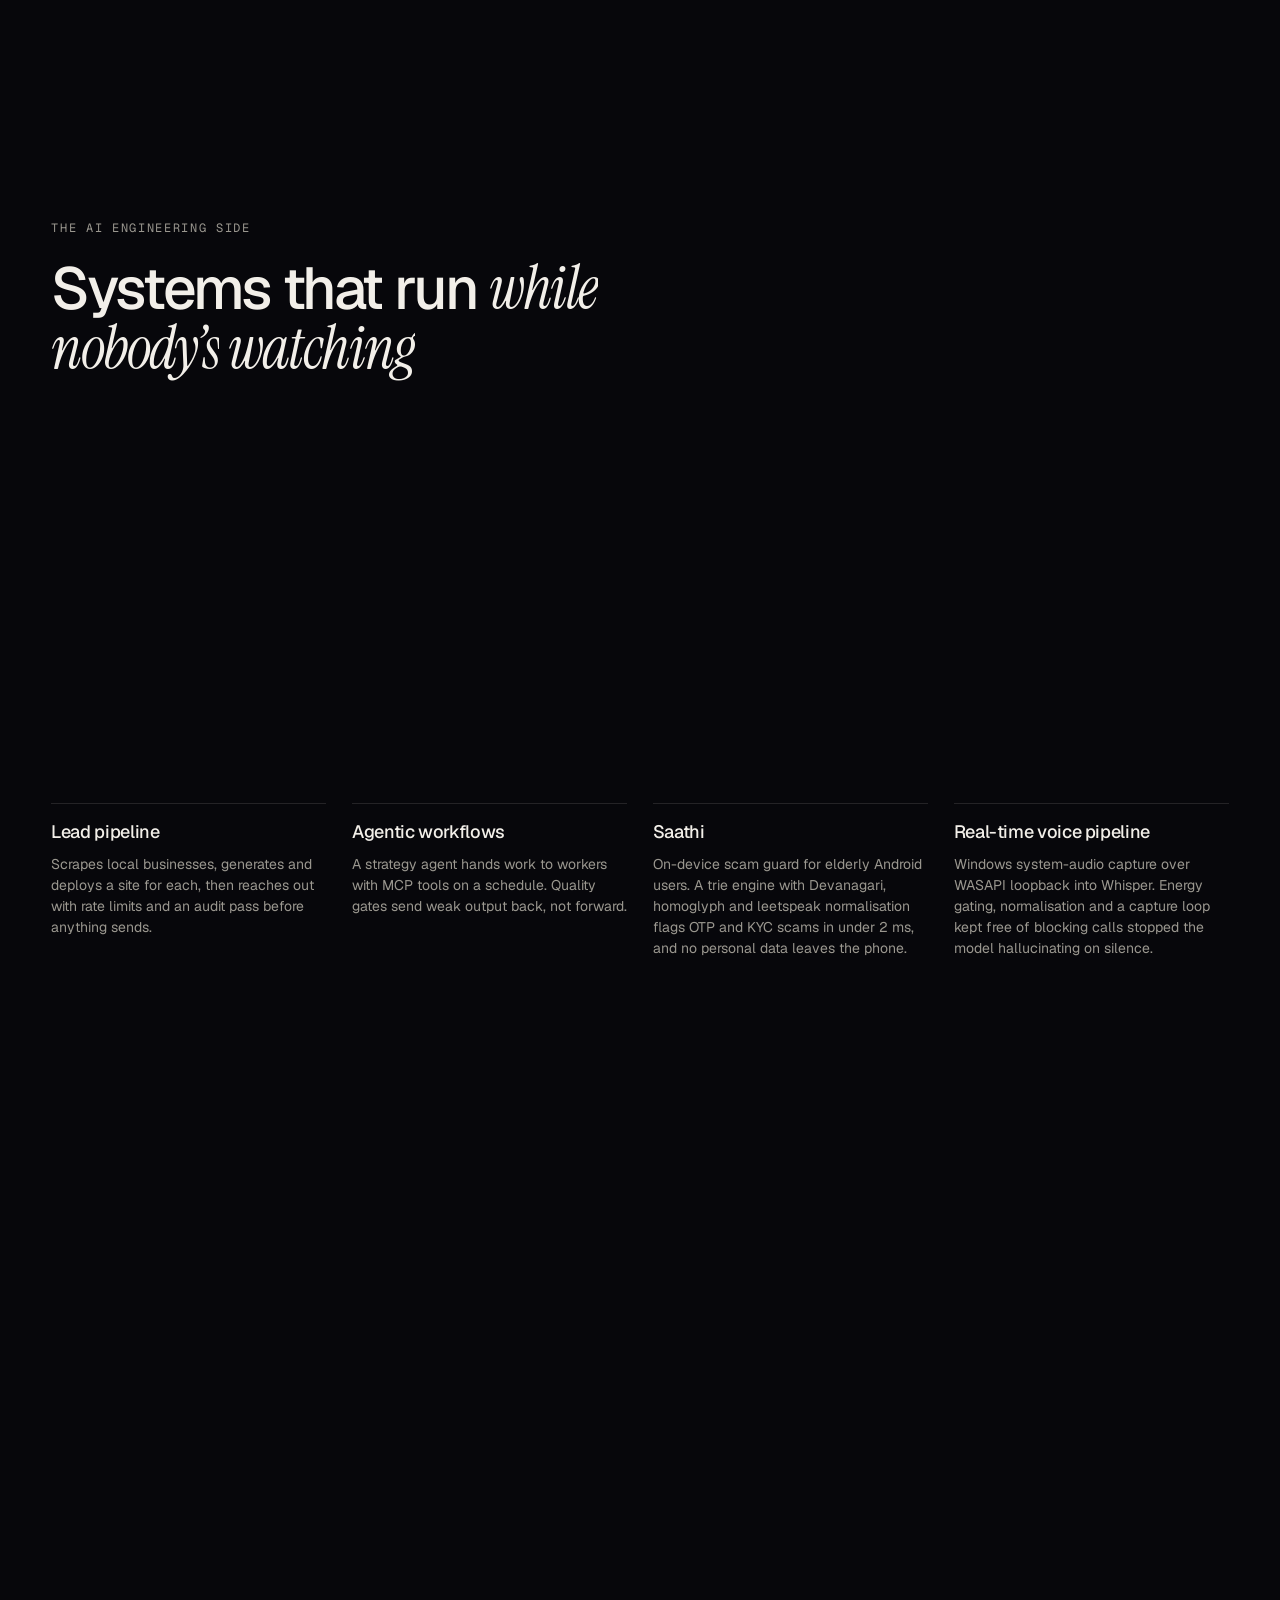
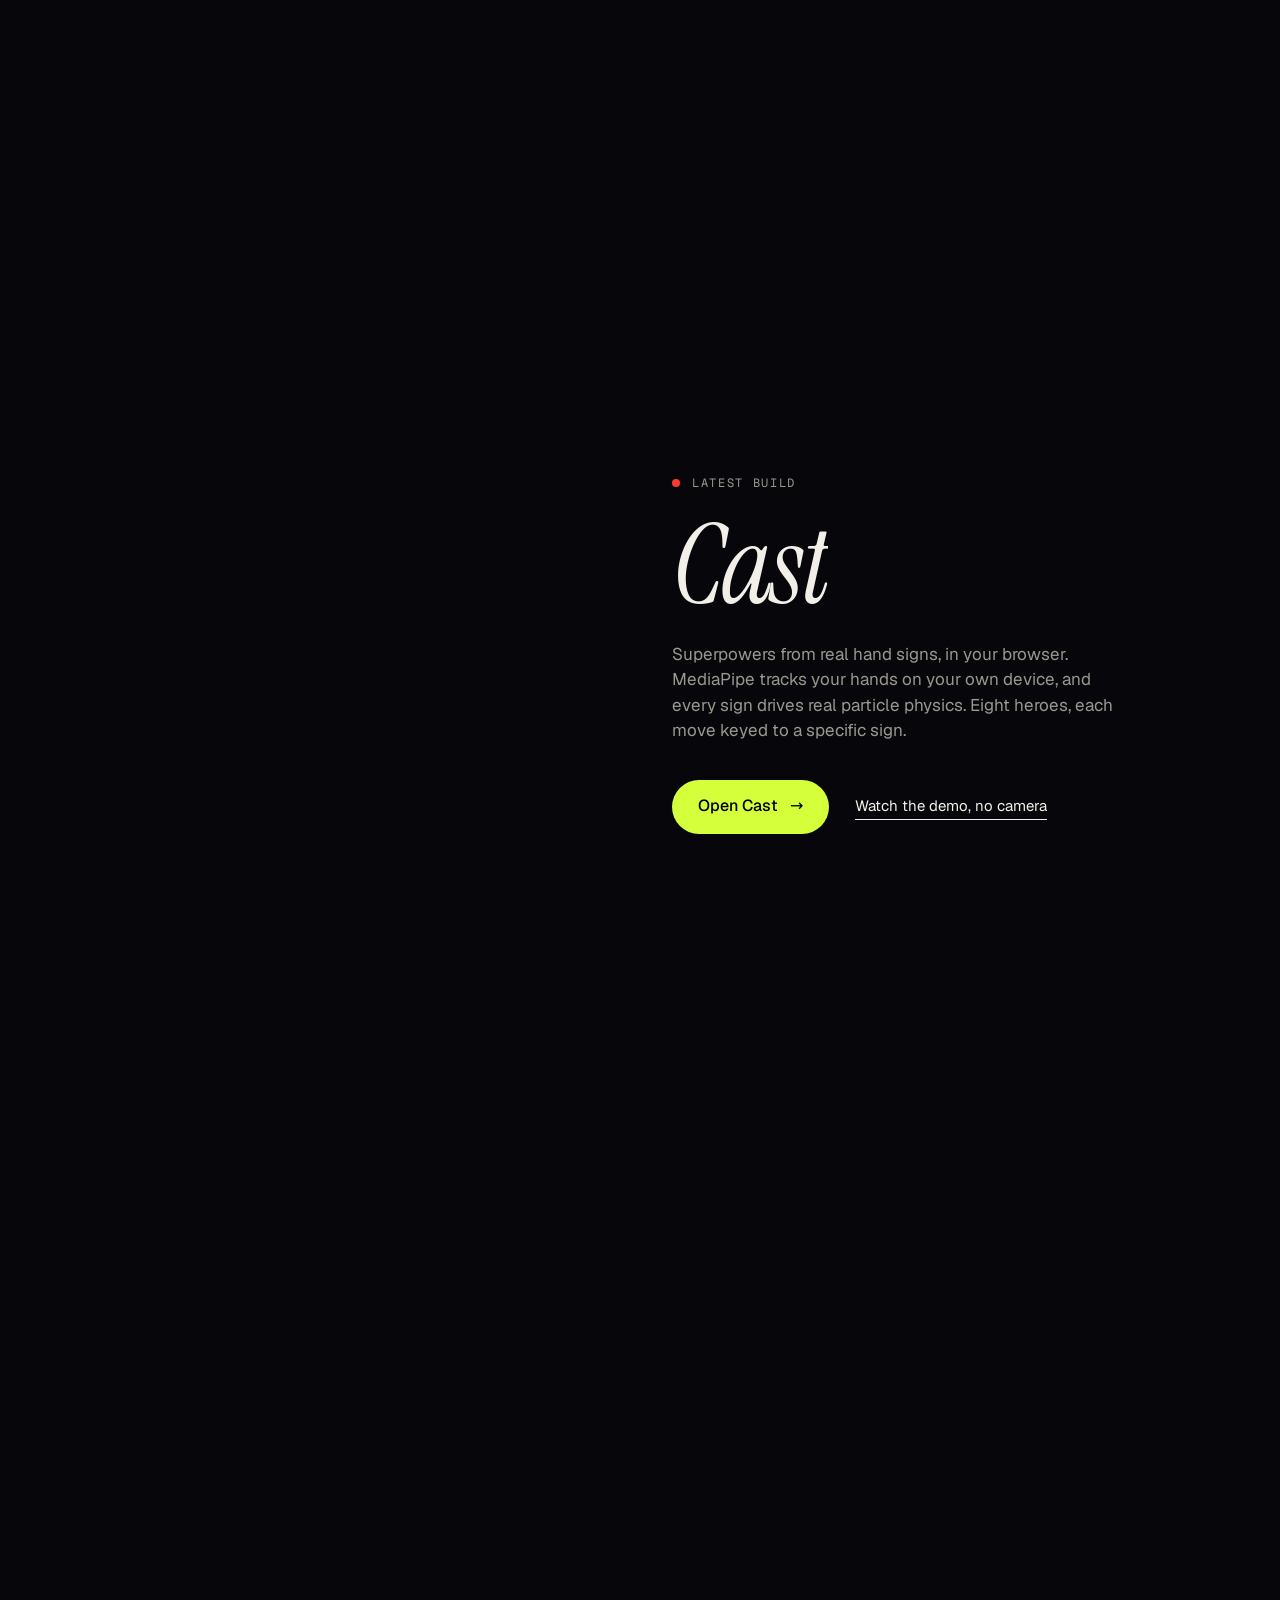
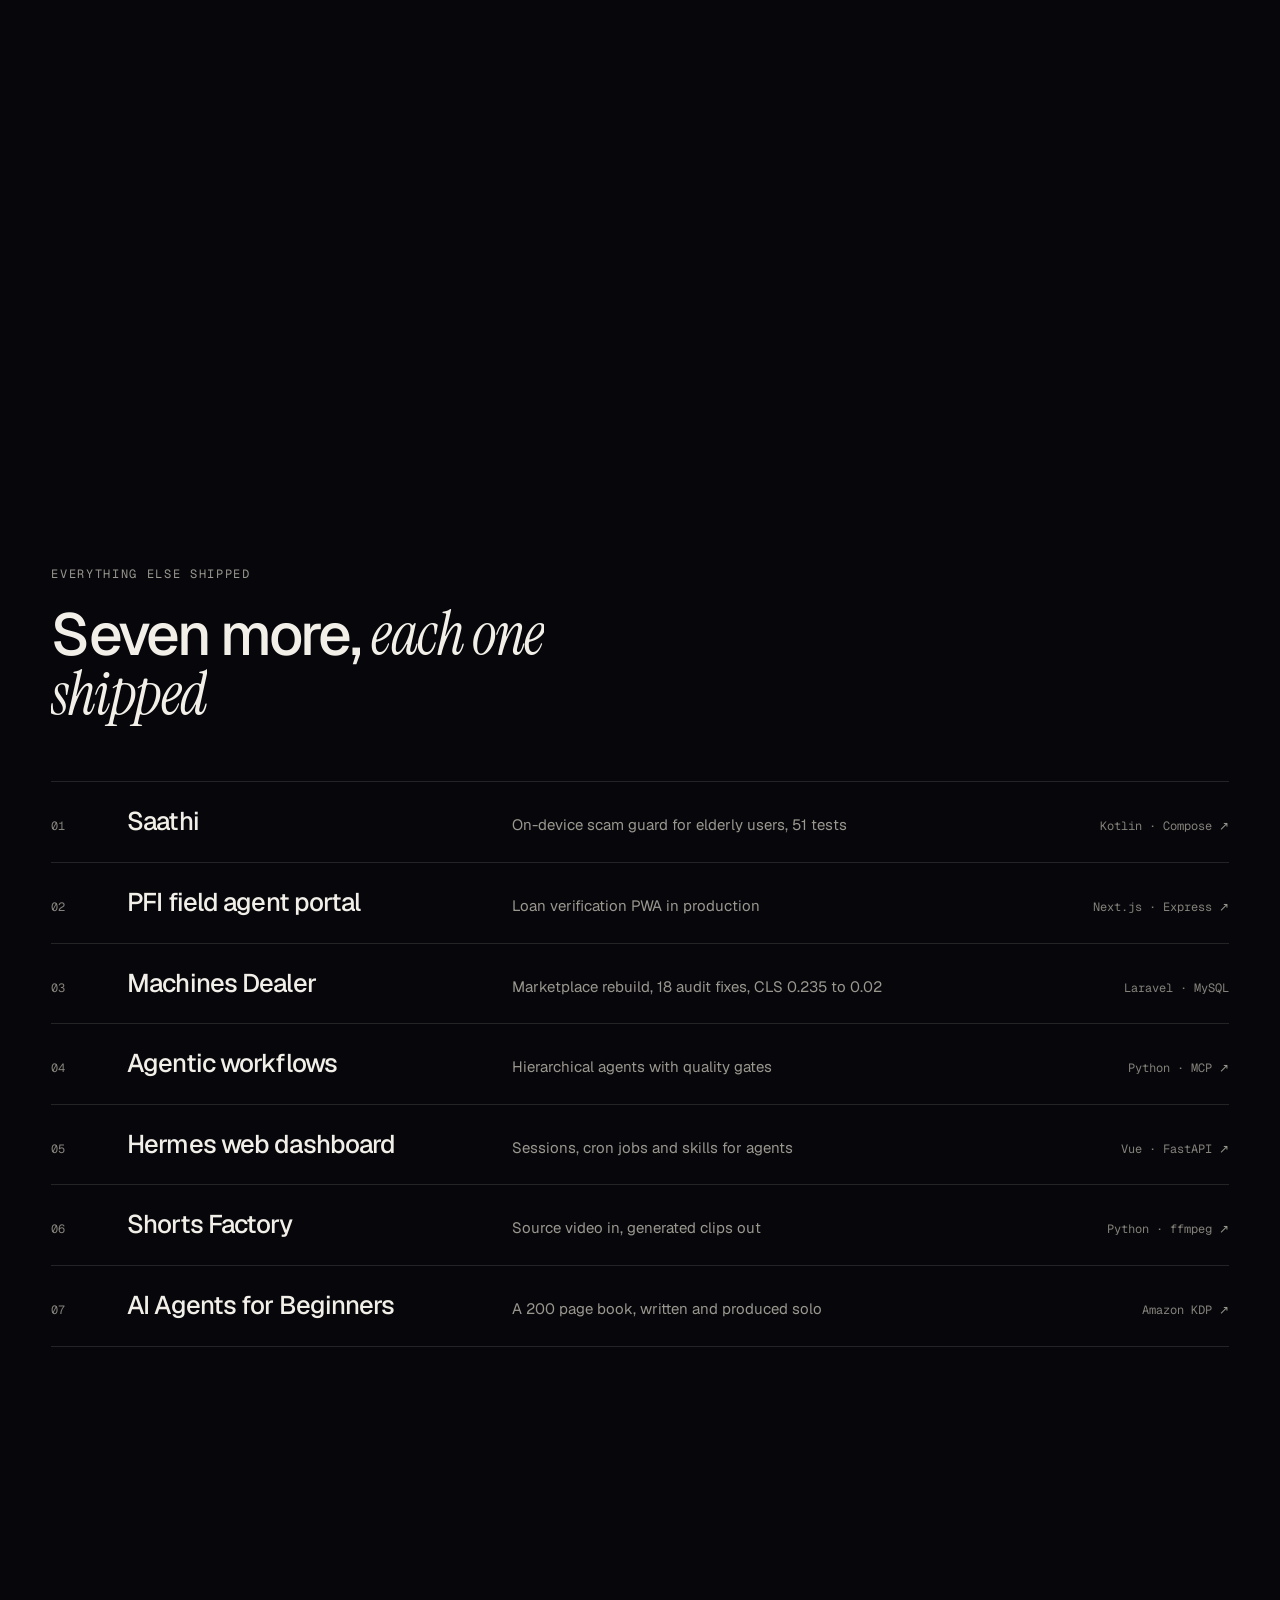
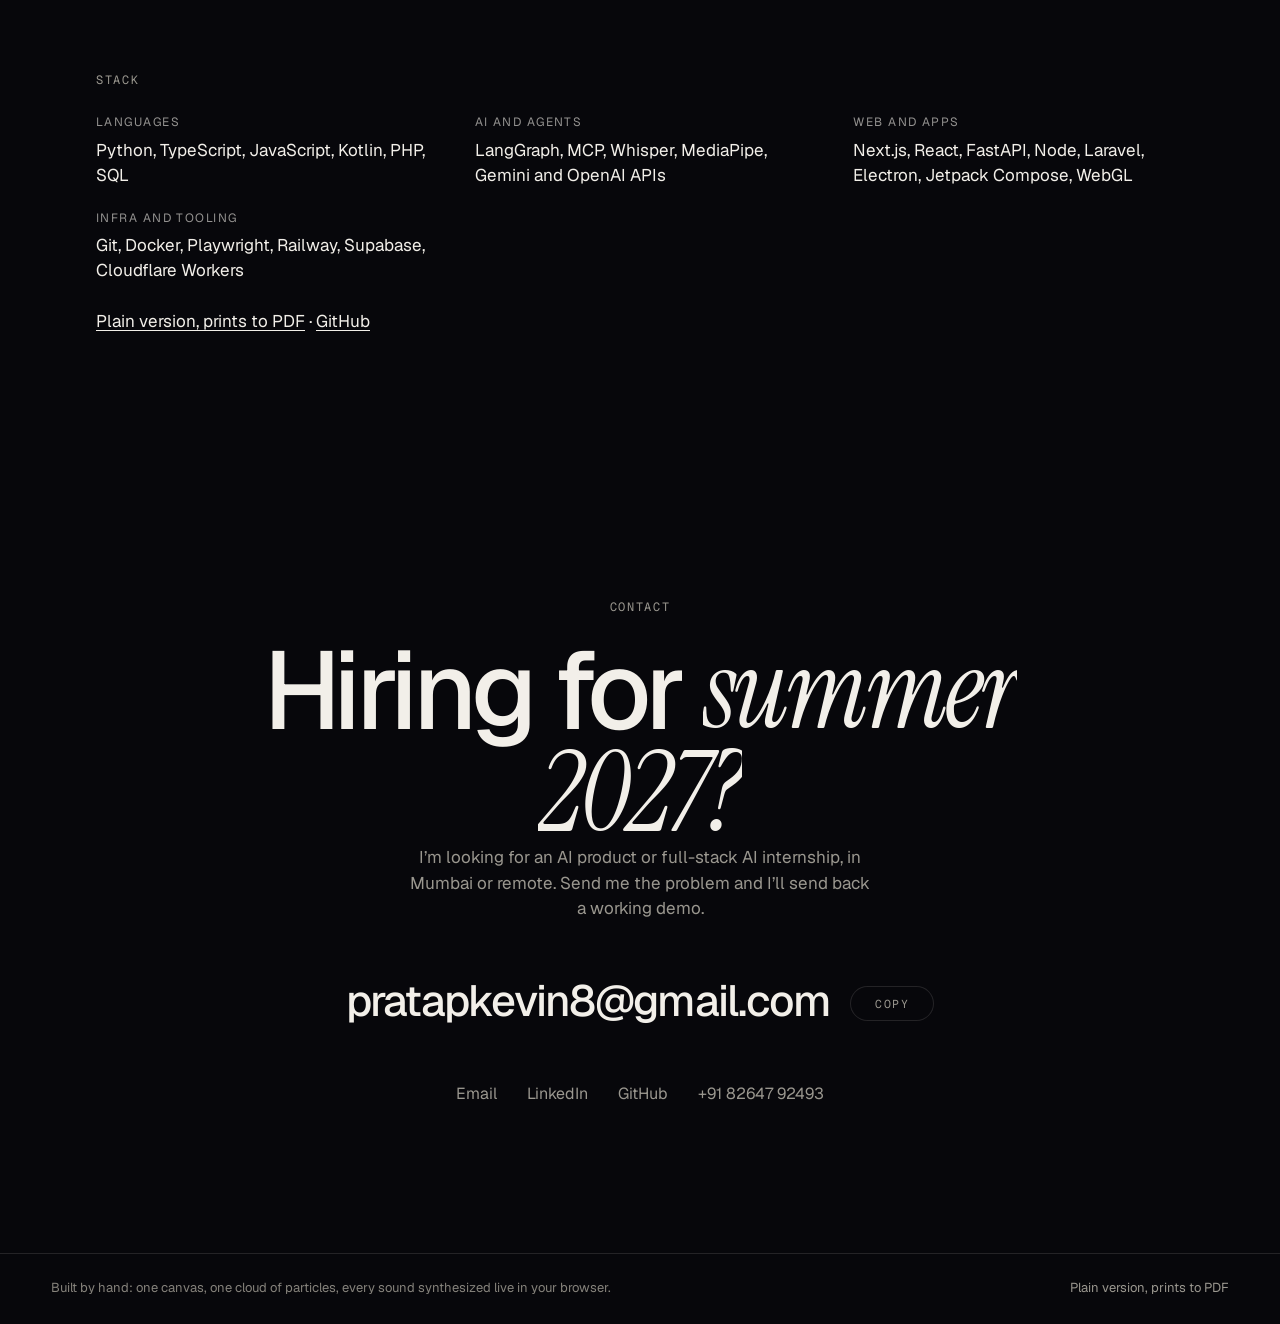
==== commit ad47d12e: "Recruiter pass: AI product positioning, honest project list - Headline and meta: "AI product enginee" ====
--- a/index.html
+++ b/index.html
@@ -3,10 +3,10 @@
 <head>
 <meta charset="utf-8">
 <meta name="viewport" content="width=device-width, initial-scale=1, viewport-fit=cover">
-<title>Kevin Pratap Sidhu — AI engineer and motion designer</title>
-<meta name="description" content="Kevin Pratap Sidhu designs and builds interfaces, motion and AI systems for products that do not exist yet. Mumbai.">
+<title>Kevin Pratap Sidhu — AI product engineer</title>
+<meta name="description" content="Kevin Pratap Sidhu builds AI products end to end: the model logic, the backend and the interface. Open to AI product and full-stack AI internships for summer 2027. Mumbai or remote.">
 <meta name="theme-color" content="#07070b">
-<meta property="og:title" content="Kevin Pratap Sidhu — AI engineer and motion designer">
+<meta property="og:title" content="Kevin Pratap Sidhu — AI product engineer">
 <meta property="og:description" content="I design interfaces for products that do not exist yet. Then I build them.">
 <meta property="og:type" content="website">
 <meta property="og:url" content="https://kevinpratap.github.io/">
@@ -15,7 +15,7 @@
 <link rel="icon" href="data:image/svg+xml,%3Csvg xmlns='http://www.w3.org/2000/svg' viewBox='0 0 64 64'%3E%3Crect width='64' height='64' rx='14' fill='%2307070b'/%3E%3Cg fill='%23f2efe9'%3E%3Ccircle cx='20' cy='22' r='3'/%3E%3Ccircle cx='32' cy='18' r='3'/%3E%3Ccircle cx='44' cy='24' r='3'/%3E%3Ccircle cx='24' cy='38' r='3'/%3E%3Ccircle cx='40' cy='42' r='3'/%3E%3C/g%3E%3Ccircle cx='32' cy='31' r='4' fill='%23d4ff3a'/%3E%3C/svg%3E">
 <link rel="preload" href="assets/fonts/geist-latin-600-normal.woff2" as="font" type="font/woff2" crossorigin>
 <link rel="preload" href="assets/fonts/instrument-serif-latin-400-italic.woff2" as="font" type="font/woff2" crossorigin>
-<link rel="stylesheet" href="assets/css/site.css?v=174416">
+<link rel="stylesheet" href="assets/css/site.css?v=174414">
 <script>document.documentElement.classList.replace('no-js','js');</script>
 </head>
 <body>
@@ -40,7 +40,7 @@
 <main id="top">
 
   <section class="hero" data-label="Hello">
-    <p class="hero-kicker" data-reveal><span>AI engineer</span><span class="dot"></span><span>Motion designer</span><span class="dot"></span><span>Mumbai</span></p>
+    <p class="hero-kicker" data-reveal><span>AI product engineer</span><span class="dot"></span><span>Open to summer 2027 internships</span><span class="dot"></span><span>Mumbai or remote</span></p>
     <h1 class="hero-name" data-anchor="name" data-shape="name"><span class="w">Kevin</span> <span class="w">Pratap</span><br class="brd"> <span class="w">Sidhu</span></h1>
     <div class="hero-foot">
       <button class="sound-cta" type="button"><span class="sound-bars" aria-hidden="true"><i></i><i></i><i></i><i></i></span>Turn on sound, it moves with you</button>
@@ -56,7 +56,7 @@
         <p class="lede" data-reveal>The screens, the motion that makes them feel alive, and the AI systems running behind them. From design tokens to WebGL to multi‑agent pipelines.</p>
         <dl class="stats" data-reveal>
           <div><dt>290+</dt><dd>demo sites built by a pipeline I wrote</dd></div>
-          <div><dt>19</dt><dd>products and tools, all real</dd></div>
+          <div><dt>7</dt><dd>constraint checks every AI itinerary must pass in Tripp’in</dd></div>
           <div><dt>1</dt><dd>book on AI agents, self published</dd></div>
         </dl>
       </div>
@@ -66,7 +66,7 @@
 
   <section id="work" class="work-intro" data-label="Selected work">
     <p class="eyebrow" data-reveal>Selected work</p>
-    <h2 class="huge" data-words>Five things <em>I shipped</em></h2>
+    <h2 class="huge" data-words>Three things <em>I shipped</em></h2>
   </section>
 
   <section class="proj hold" data-label="LedgerDesk">
@@ -91,51 +91,22 @@
       <div class="proj-copy">
         <p class="eyebrow" data-reveal><span>02</span> Travel planner · 2026</p>
         <h3 class="title" data-words>Tripp’in AI</h3>
-        <p class="lede" data-reveal>A planner that hands you a real itinerary instead of a chat answer, dressed as a flight briefing: numbered steps, form headers, one accent, depth instead of shadows.</p>
-        <ul class="facts" data-reveal><li>Design system before screens</li><li>Web and Android, one token table</li><li><a href="https://github.com/KevinPratap/Tripp-in">Source on GitHub</a></li></ul>
-      </div>
-    </div>
-  </section>
-
-  <section class="proj hold" data-label="God’s Eye View">
-    <div class="hold-in proj-in">
-      <figure class="slot" data-anchor="gods" data-shape="image" style="--ar:1280/720">
-        <img src="assets/img/godseye.webp" alt="God's Eye View satellite analysis console" width="1280" height="720" decoding="async">
-      </figure>
-      <div class="proj-copy">
-        <p class="eyebrow" data-reveal><span>03</span> Satellite analysis · 2026</p>
-        <h3 class="title" data-words>God’s Eye View</h3>
-        <p class="lede" data-reveal>A console for analysts who read numbers while looking at imagery. Coordinates, sensor data, capture history and the image itself, all visible at once, none of it crowding the rest.</p>
-        <ul class="facts" data-reveal><li>Fixed panels, no floating windows</li><li>Monospace values that line up</li><li>Open source</li></ul>
-      </div>
-    </div>
-  </section>
-
-  <section class="proj hold flip" data-label="AI Tools Directory">
+        <p class="lede" data-reveal>An AI planner that can’t lie about physics. Every itinerary the model writes must pass a deterministic engine that checks opening hours, travel time, pace and budget. Plans that fail get repaired or fall back, and are never marked verified.</p>
+        <ul class="facts" data-reveal><li>7 constraint families checked</li><li>Android and web over one NestJS API</li><li><a href="https://github.com/KevinPratap/Tripp-in">Source on GitHub</a></li></ul>
+      </div>
+    </div>
+  </section>
+
+  <section class="proj hold" data-label="AI Tools Directory">
     <div class="hold-in proj-in">
       <figure class="slot" data-anchor="tools" data-shape="image" style="--ar:1280/900">
         <img src="assets/img/aitools.webp" alt="AI Tools Directory" width="1280" height="900" decoding="async">
       </figure>
       <div class="proj-copy">
-        <p class="eyebrow" data-reveal><span>04</span> Public directory · 2026</p>
+        <p class="eyebrow" data-reveal><span>03</span> Public directory · 2026</p>
         <h3 class="title" data-words>AI Tools Directory</h3>
         <p class="lede" data-reveal>Twelve hundred AI tools you can actually scan. Filters above the fold, one card pattern, and the count always visible so you know the size of what you are searching.</p>
         <ul class="facts" data-reveal><li>1,200+ tools</li><li>Fast on a phone</li><li><a href="https://kevinpratap.github.io/ai-tools-directory/">Open it</a></li></ul>
-      </div>
-    </div>
-  </section>
-
-  <section class="proj hold flip" data-label="Nebula">
-    <div class="hold-in proj-in">
-      <figure class="slot" data-anchor="nebula" data-shape="image" style="--ar:1600/513">
-        <img src="assets/img/nebula.webp" alt="Nebula: a small pill at the top of the screen and a compact answer card showing one sentence to say and a few short points" width="1600" height="513" decoding="async">
-      </figure>
-      <div class="proj-copy">
-        <p class="eyebrow" data-reveal><span>05</span> Windows app · 2026</p>
-        <h3 class="title" data-words>Nebula</h3>
-        <p class="lede" data-reveal>A chat window is the wrong shape for a live call: nobody can read a paragraph while someone waits for an answer. Nebula listens to the call and replies with one sentence to say, then three or four short points, in a small pill at the top of the screen.</p>
-        <p class="lede" data-reveal>The hardest bug was silent. An audio capture test passed on its own while the real app heard nothing, because capture ran on a thread that never initialised COM. I now test the loop the way a user hits it: sound out of the speakers, answer on screen.</p>
-        <ul class="facts" data-reveal><li>Electron and React, a Python audio engine, a Cloudflare Worker backend</li><li>Answers capped near 90 words, built to be glanced at</li><li><a href="https://nebulainterviewai.com">nebulainterviewai.com</a></li></ul>
       </div>
     </div>
   </section>
@@ -165,8 +136,8 @@
       <ol class="sys-list" data-reveal>
         <li><b>Lead pipeline</b><span>Scrapes local businesses, generates and deploys a site for each, then reaches out with rate limits and an audit pass before anything sends.</span></li>
         <li><b>Agentic workflows</b><span>A strategy agent hands work to workers with MCP tools on a schedule. Quality gates send weak output back, not forward.</span></li>
-        <li><b>Nebula</b><span>Interview assistant. Whisper transcribes the call live, answers land in a frameless overlay on top of the call.</span></li>
-        <li><b>Hermes dashboard</b><span>A control surface for agent sessions, cron jobs and skills, with run history and live output.</span></li>
+        <li><b>Saathi</b><span>On-device scam guard for elderly Android users. A trie engine with Devanagari, homoglyph and leetspeak normalisation flags OTP and KYC scams in under 2 ms, and no personal data leaves the phone.</span></li>
+        <li><b>Real-time voice pipeline</b><span>Windows system-audio capture over WASAPI loopback into Whisper. Energy gating, normalisation and a capture loop kept free of blocking calls stopped the model hallucinating on silence.</span></li>
       </ol>
     </div>
   </section>
@@ -189,22 +160,15 @@
   <section class="more" data-anchor="galaxy" data-shape="galaxy" data-label="Everything else">
     <div class="more-in">
       <p class="eyebrow" data-reveal>Everything else shipped</p>
-      <h2 class="big" data-words>Fourteen more, <em>all real</em></h2>
+      <h2 class="big" data-words>Seven more, <em>each one shipped</em></h2>
       <ol class="list">
-        <li><a href="https://vfile.in/pfi-pwa/"><span class="l-n">01</span><span class="l-t">PFI field agent portal</span><span class="l-d">Loan verification PWA, offline tolerant</span><span class="l-s">Next.js · Express</span></a></li>
-        <li><div><span class="l-n">02</span><span class="l-t">Machines Dealer</span><span class="l-d">Industrial marketplace rebuild, 18 security and SEO fixes</span><span class="l-s">Laravel · MySQL</span></div></li>
-        <li><div><span class="l-n">03</span><span class="l-t">Mousy</span><span class="l-d">Desktop assistant with its own shell and a pixel pet</span><span class="l-s">Electron</span></div></li>
-        <li><a href="https://github.com/KevinPratap/saathi-android"><span class="l-n">04</span><span class="l-t">Saathi</span><span class="l-d">Screen to vision model to Hindi speech, for elderly users</span><span class="l-s">Kotlin · Compose</span></a></li>
-        <li><a href="https://nebulainterviewai.com"><span class="l-n">05</span><span class="l-t">Nebula Interview AI</span><span class="l-d">Live transcription in a frameless overlay</span><span class="l-s">Electron · Whisper</span></a></li>
-        <li><a href="https://github.com/KevinPratap/24-week-transformation"><span class="l-n">06</span><span class="l-t">24 Week Transformation</span><span class="l-d">Fitness tracker with cron pushed daily content</span><span class="l-s">Next.js · PWA</span></a></li>
-        <li><a href="https://github.com/KevinPratap/hermes-web-dashboard"><span class="l-n">07</span><span class="l-t">Hermes web dashboard</span><span class="l-d">Sessions, cron jobs and skills for agents</span><span class="l-s">Vue · FastAPI</span></a></li>
-        <li><a href="https://github.com/KevinPratap/agentic-workflows"><span class="l-n">08</span><span class="l-t">Agentic workflows</span><span class="l-d">Hierarchical agents with quality gates</span><span class="l-s">Python · MCP</span></a></li>
-        <li><a href="https://github.com/KevinPratap/mentalist-academy"><span class="l-n">09</span><span class="l-t">Mentalist Academy</span><span class="l-d">Training app for observation and memory</span><span class="l-s">Next.js · Prisma</span></a></li>
-        <li><div><span class="l-n">10</span><span class="l-t">Synapse</span><span class="l-d">Notes organised into a knowledge graph</span><span class="l-s">Flutter</span></div></li>
-        <li><a href="https://github.com/KevinPratap/shorts-factory"><span class="l-n">11</span><span class="l-t">Shorts Factory</span><span class="l-d">Source video in, generated clips out</span><span class="l-s">Python · ffmpeg</span></a></li>
-        <li><div><span class="l-n">12</span><span class="l-t">Content pipelines</span><span class="l-d">Scheduled posting with failure recovery</span><span class="l-s">Python · CDP</span></div></li>
-        <li><a href="https://github.com/KevinPratap/Real-Time-Sign-Language-to-Text-Translator"><span class="l-n">13</span><span class="l-t">Sign language to text</span><span class="l-d">Real time computer vision, earlier ML work</span><span class="l-s">Python · CV</span></a></li>
-        <li><a href="https://www.amazon.com/-/e/B0H6L5ZK6V"><span class="l-n">14</span><span class="l-t">AI Agents for Beginners</span><span class="l-d">A 200 page book, written and produced solo</span><span class="l-s">Amazon KDP</span></a></li>
+        <li><a href="https://github.com/KevinPratap/saathi-android"><span class="l-n">01</span><span class="l-t">Saathi</span><span class="l-d">On-device scam guard for elderly users, 51 tests</span><span class="l-s">Kotlin · Compose</span></a></li>
+        <li><a href="https://vfile.in/pfi-pwa/"><span class="l-n">02</span><span class="l-t">PFI field agent portal</span><span class="l-d">Loan verification PWA in production</span><span class="l-s">Next.js · Express</span></a></li>
+        <li><div><span class="l-n">03</span><span class="l-t">Machines Dealer</span><span class="l-d">Marketplace rebuild, 18 audit fixes, CLS 0.235 to 0.02</span><span class="l-s">Laravel · MySQL</span></div></li>
+        <li><a href="https://github.com/KevinPratap/agentic-workflows"><span class="l-n">04</span><span class="l-t">Agentic workflows</span><span class="l-d">Hierarchical agents with quality gates</span><span class="l-s">Python · MCP</span></a></li>
+        <li><a href="https://github.com/KevinPratap/hermes-web-dashboard"><span class="l-n">05</span><span class="l-t">Hermes web dashboard</span><span class="l-d">Sessions, cron jobs and skills for agents</span><span class="l-s">Vue · FastAPI</span></a></li>
+        <li><a href="https://github.com/KevinPratap/shorts-factory"><span class="l-n">06</span><span class="l-t">Shorts Factory</span><span class="l-d">Source video in, generated clips out</span><span class="l-s">Python · ffmpeg</span></a></li>
+        <li><a href="https://www.amazon.com/-/e/B0H6L5ZK6V"><span class="l-n">07</span><span class="l-t">AI Agents for Beginners</span><span class="l-d">A 200 page book, written and produced solo</span><span class="l-s">Amazon KDP</span></a></li>
       </ol>
     </div>
   </section>
@@ -225,7 +189,8 @@
   <section class="contact" id="contact" data-label="Contact">
     <div class="contact-in" data-anchor="ring" data-shape="ring">
       <p class="eyebrow" data-reveal>Contact</p>
-      <h2 class="huge" data-words>Got something <em>that doesn’t exist yet?</em></h2>
+      <h2 class="huge" data-words>Hiring for <em>summer 2027?</em></h2>
+      <p class="lede" data-reveal>I’m looking for an AI product or full-stack AI internship, in Mumbai or remote. Send me the problem and I’ll send back a working demo.</p>
       <button class="mail" type="button" data-mail="pratapkevin8@gmail.com"><span class="mail-a">pratapkevin8@gmail.com</span><span class="mail-c">Copy</span></button>
       <ul class="links" data-reveal>
         <li><a href="mailto:pratapkevin8@gmail.com">Email</a></li>
@@ -242,7 +207,7 @@
 
 </main>
 
-<script src="assets/vendor/lenis.min.js?v=174416" defer></script>
-<script type="module" src="assets/js/main.js?v=174416"></script>
+<script src="assets/vendor/lenis.min.js?v=174414" defer></script>
+<script type="module" src="assets/js/main.js?v=174414"></script>
 </body>
 </html>
--- a/assets/css/site.css
+++ b/assets/css/site.css
@@ -12,7 +12,7 @@
   --bg:#07070b;
   --fg:#f2efe9;
   --mute:#9a978f;
-  --dim:#5d5b57;
+  --dim:#85827b;
   --line:rgba(242,239,233,.12);
   --acid:#d4ff3a;
   --sans:"Geist",ui-sans-serif,system-ui,-apple-system,"Segoe UI",Roboto,sans-serif;
@@ -244,5 +244,3 @@
 .stack-list dd{margin:0;line-height:1.5}
 .stack-cta{margin-top:1.5rem}
 .stack-cta a{text-decoration:underline;text-underline-offset:.2em}
-
-.proj-copy .lede + .lede{margin-top:1rem}
